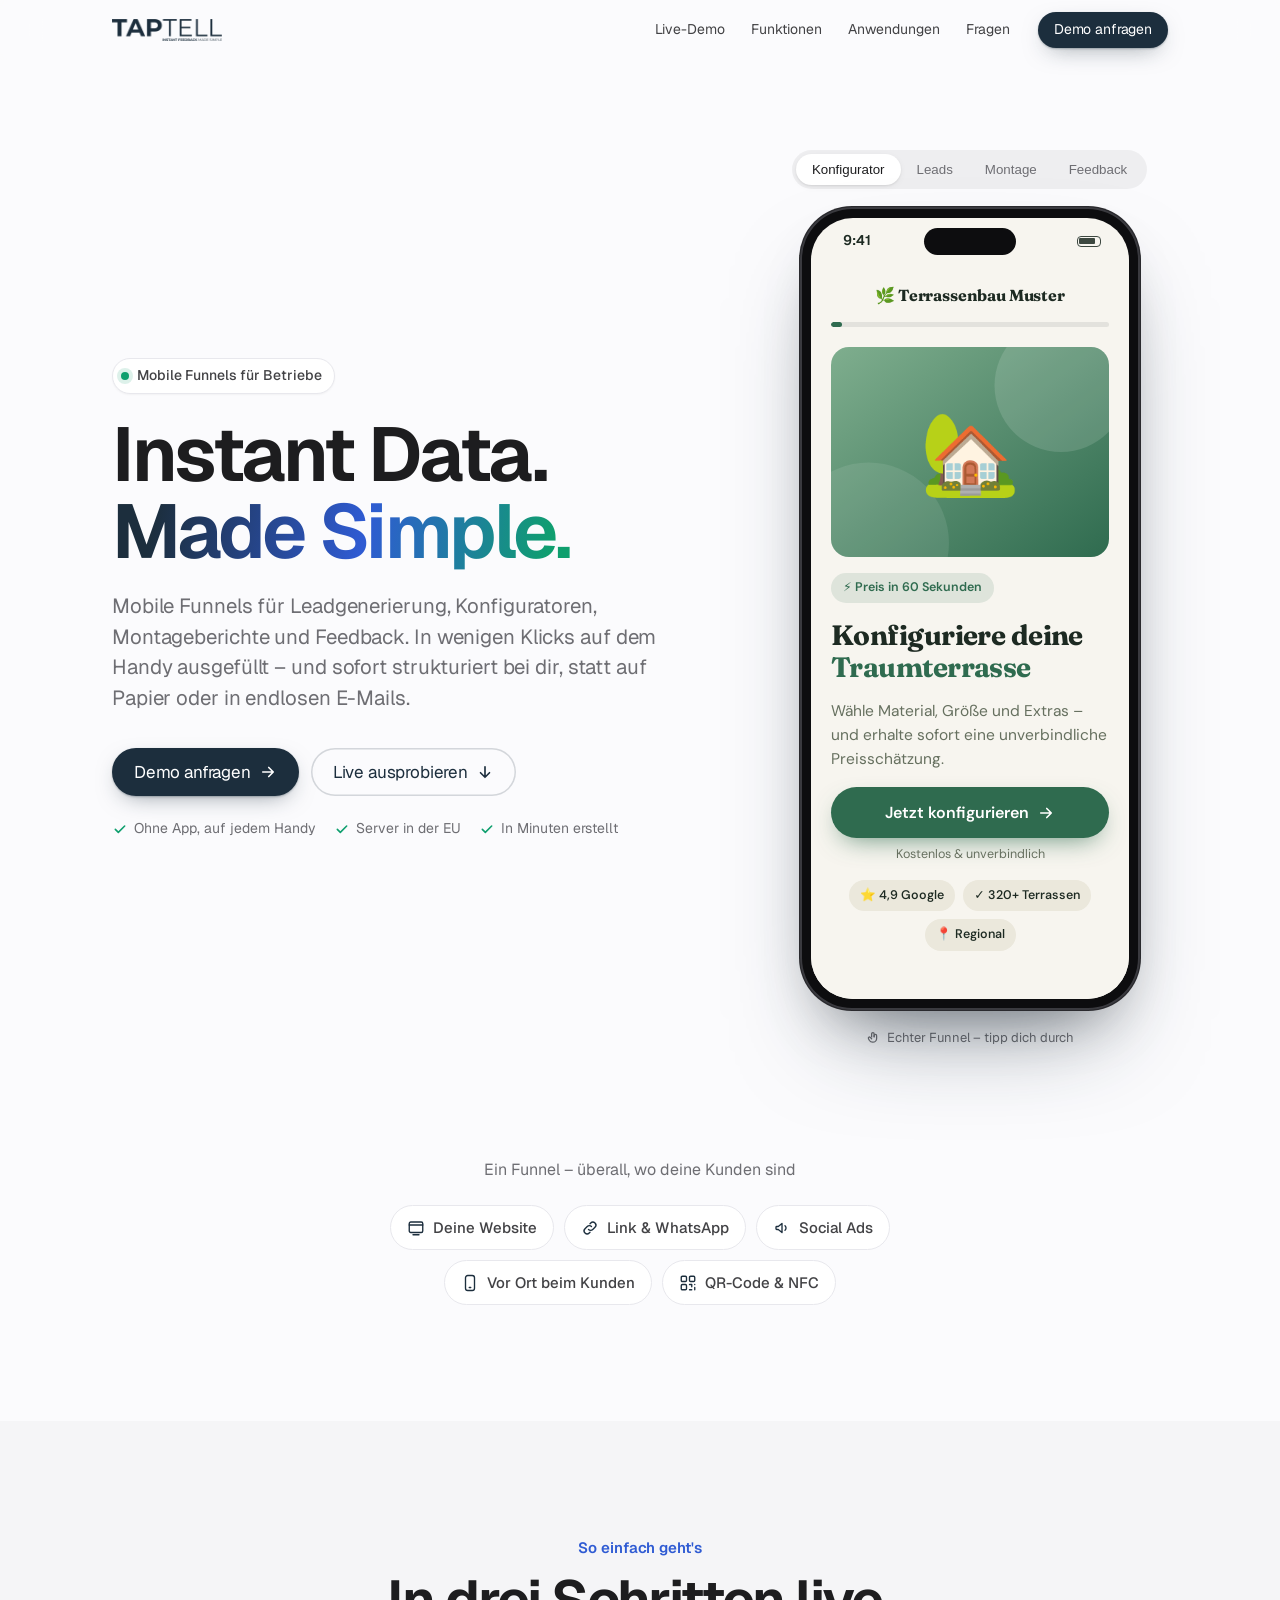
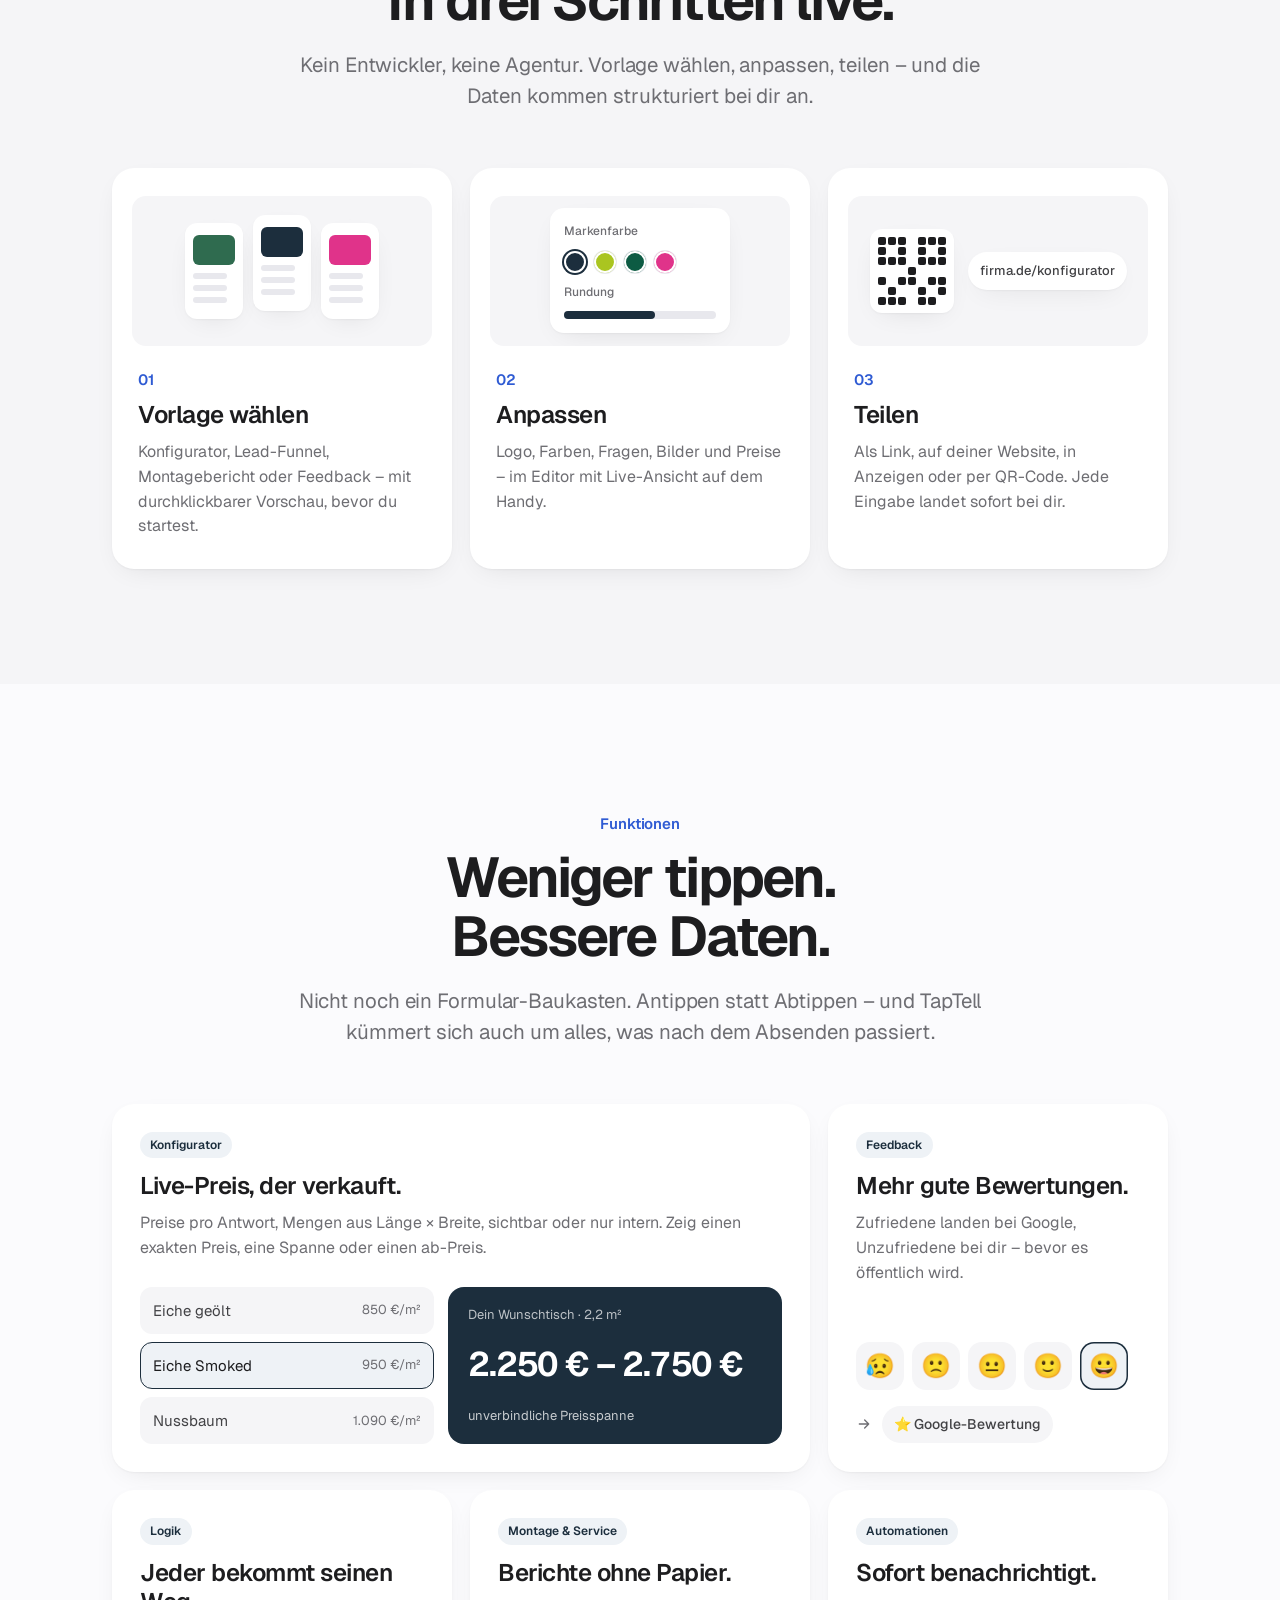
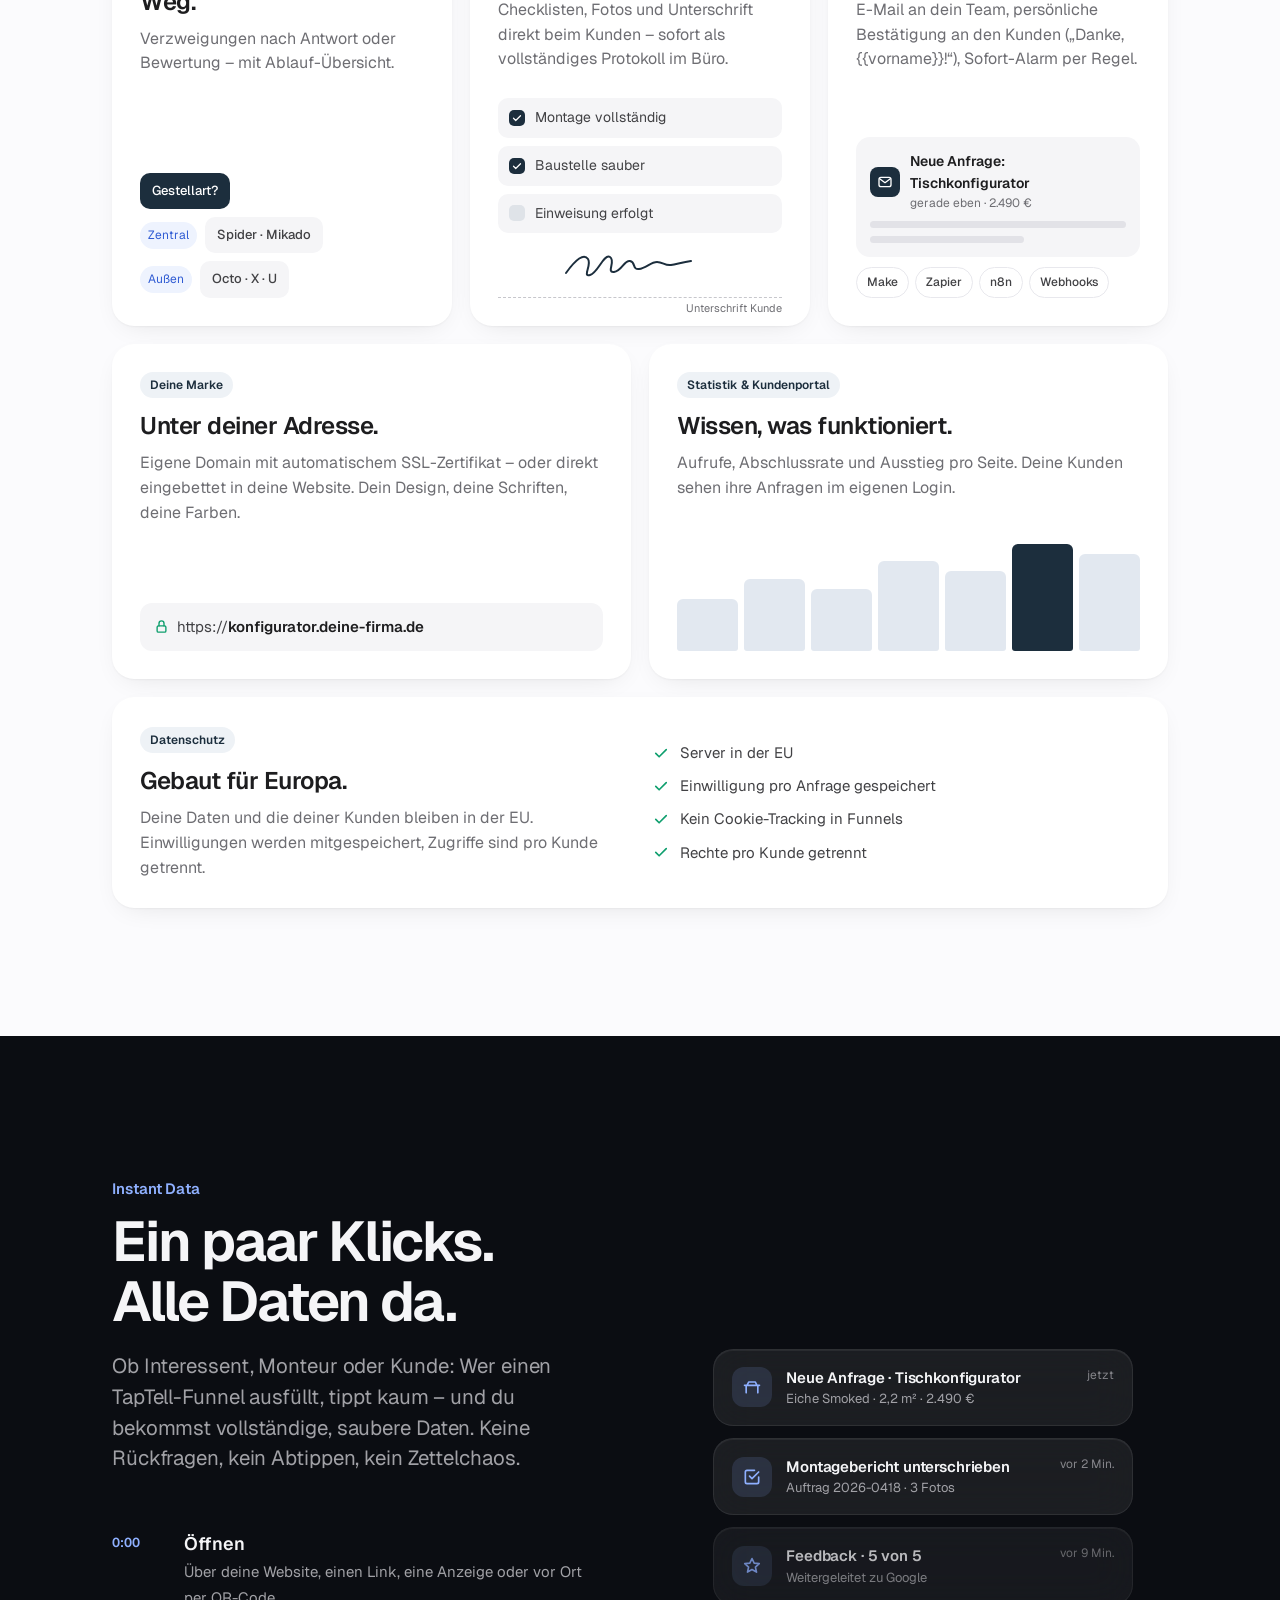
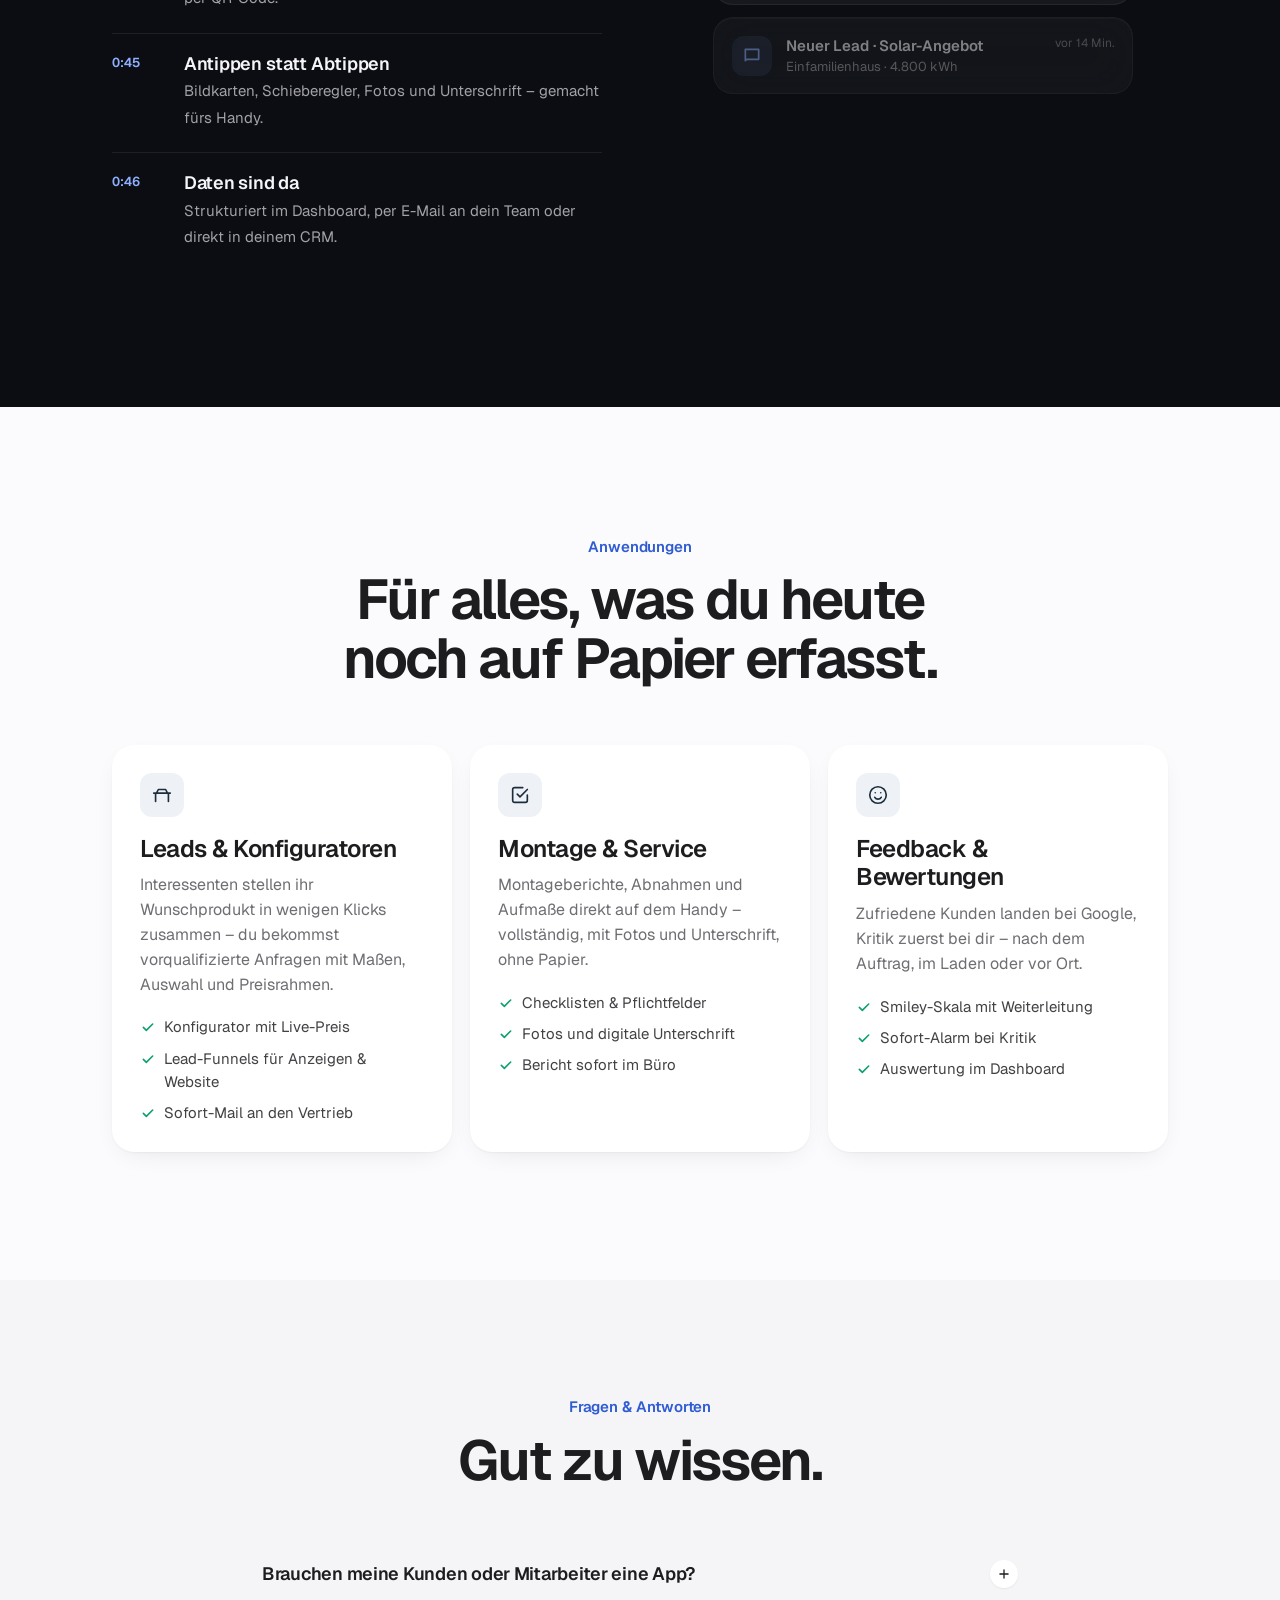
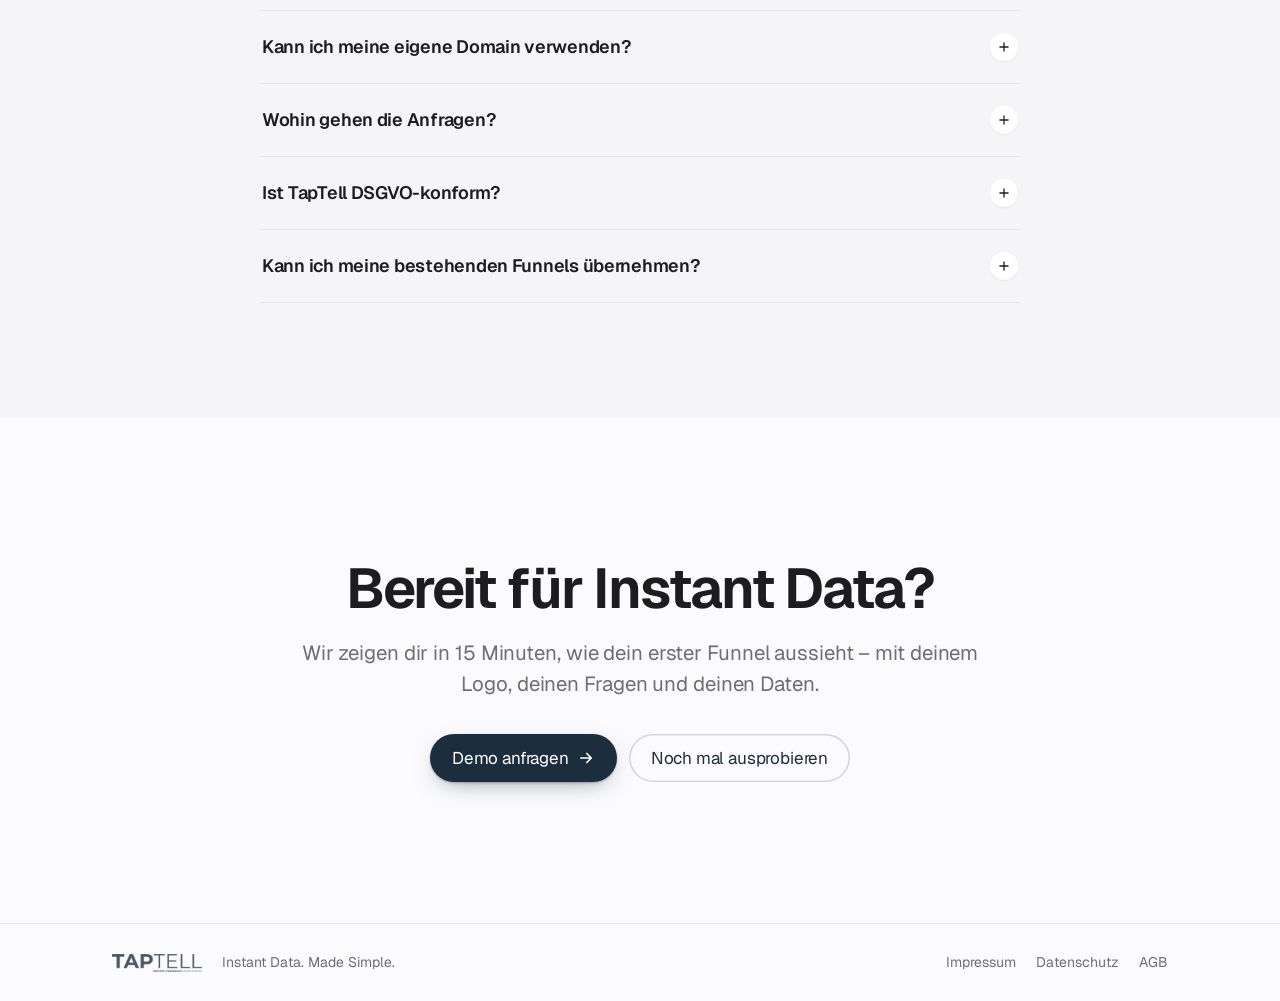
==== landing/index.html @ 98cc3180 "Landingpage „Instant Data. Made Simple.“ mit Live-Demo-Funnels Mobile Funnels für Leads, Konfigurato" ====
<!DOCTYPE html>
<html lang="de">
<head>
<meta charset="utf-8">
<meta name="viewport" content="width=device-width,initial-scale=1,viewport-fit=cover">
<title>TapTell – Instant Data. Made Simple.</title>
<meta name="description" content="Mobile Funnels für Leadgenerierung, Konfiguratoren, Montageberichte und Feedback – in wenigen Klicks auf dem Handy ausgefüllt, sofort strukturiert bei dir.">
<meta name="theme-color" content="#fbfbfd">
<link rel="icon" href="../src/logo-t.png">
<link rel="preconnect" href="https://fonts.googleapis.com">
<link rel="preconnect" href="https://fonts.gstatic.com" crossorigin>
<link rel="stylesheet" href="https://fonts.googleapis.com/css2?family=Geist:wght@400;500;600;700&display=swap">
<link rel="stylesheet" href="../src/player.css">
<style>
/* =========================================================
   TapTell Landingpage
   Bewegung nach den Emil-Kowalski-Skills (apple-design, choreograph):
   kräftige Ease-out-Kurven, Druck-Feedback, Hover nur mit Maus,
   sanfte Variante bei „Bewegung reduzieren“.
   ========================================================= */
:root{
  --bg:#fbfbfd;--bg2:#f5f5f7;--card:#fff;--ink:#1d1d1f;--ink2:#424245;--mut:#6e6e73;--line:#e8e8ed;
  --a:#1c2e3d;--a2:#13212c;--blue:#2f5bd3;--green:#0f9f6e;
  --r:22px;--r-sm:14px;
  --ease-out:cubic-bezier(.23,1,.32,1);--ease-in-out:cubic-bezier(.77,0,.175,1);
  --sh:0 1px 2px rgba(0,0,0,.04),0 8px 28px -12px rgba(0,0,0,.12);
  --max:1120px;--gut:clamp(16px,4vw,32px);
}
*{box-sizing:border-box}
html{scroll-behavior:smooth;-webkit-text-size-adjust:100%}
body{margin:0;background:var(--bg);color:var(--ink);font:400 17px/1.55 'Geist',system-ui,-apple-system,sans-serif;-webkit-font-smoothing:antialiased;text-rendering:optimizeLegibility;overflow-x:hidden}
::selection{background:#d5dee7}
a{color:inherit}
img{max-width:100%;display:block}
.wrap{max-width:var(--max);margin:0 auto;padding:0 var(--gut)}
section{position:relative}

/* ---- Typo: Laufweite & Zeilenhöhe je Größe ---- */
.eyebrow{display:inline-flex;align-items:center;gap:8px;font-size:14px;font-weight:500;color:var(--ink2);background:var(--card);border:1px solid var(--line);padding:6px 12px 6px 8px;border-radius:999px;box-shadow:0 1px 2px rgba(0,0,0,.04)}
.eyebrow i{width:8px;height:8px;border-radius:50%;background:var(--green);box-shadow:0 0 0 4px rgba(15,159,110,.14)}
.h1{font-size:clamp(42px,6vw,76px);line-height:1.02;letter-spacing:-.04em;font-weight:650;margin:22px 0 0}
.h2{font-size:clamp(34px,4.6vw,56px);line-height:1.06;letter-spacing:-.035em;font-weight:650;margin:0}
.h3{font-size:clamp(20px,2vw,24px);line-height:1.2;letter-spacing:-.02em;font-weight:600;margin:0}
.lead{font-size:clamp(18px,1.6vw,21px);line-height:1.5;color:var(--mut);margin:20px 0 0;max-width:34em;letter-spacing:-.005em}
.muted{color:var(--mut)}
.grad{background:linear-gradient(100deg,#1c2e3d 10%,#2f5bd3 55%,#0f9f6e 95%);-webkit-background-clip:text;background-clip:text;color:transparent}
.sec-head{text-align:center;max-width:760px;margin:0 auto}
.sec-head .lead{margin-left:auto;margin-right:auto}
.kicker{font-size:15px;font-weight:600;color:var(--blue);margin:0 0 12px;letter-spacing:-.005em}

/* ---- Buttons: Druck-Feedback ---- */
.btn{appearance:none;border:0;display:inline-flex;align-items:center;justify-content:center;gap:8px;height:48px;padding:0 22px;border-radius:999px;font:600 16px/1 inherit;letter-spacing:-.01em;cursor:pointer;text-decoration:none;transition:transform 160ms var(--ease-out),background-color 150ms ease,box-shadow 150ms ease,color 150ms ease;white-space:nowrap}
.btn:active{transform:scale(.97)}
.btn.pri{background:var(--a);color:#fff;box-shadow:0 1px 2px rgba(28,46,61,.3),0 8px 24px -10px rgba(28,46,61,.55)}
.btn.sec{background:transparent;color:var(--a);box-shadow:inset 0 0 0 1.5px rgba(28,46,61,.18)}
.btn svg{width:18px;height:18px;transition:transform 200ms var(--ease-out)}
@media (hover:hover) and (pointer:fine){
  .btn.pri:hover{background:var(--a2)}
  .btn.sec:hover{box-shadow:inset 0 0 0 1.5px rgba(28,46,61,.4)}
  .btn:hover svg.mv{transform:translateX(3px)}
  .btn.down:hover svg.mv{transform:translateY(3px)}
}
.btn:focus-visible,.tab:focus-visible,.faq summary:focus-visible,.nav a:focus-visible{outline:none;box-shadow:0 0 0 4px rgba(47,91,211,.25)}

/* ---- Navigation: durchscheinendes Material, Kante erst beim Scrollen ---- */
.nav{position:fixed;inset:0 0 auto 0;z-index:50;padding-top:env(safe-area-inset-top);background:rgba(251,251,253,.72);-webkit-backdrop-filter:saturate(180%) blur(20px);backdrop-filter:saturate(180%) blur(20px);transition:box-shadow 200ms ease}
.nav.scrolled{box-shadow:0 1px 0 rgba(0,0,0,.06)}
.nav .wrap{display:flex;align-items:center;height:60px;gap:28px}
.nav .logo img{height:22px;width:auto}
.nav .links{display:flex;gap:26px;margin-left:auto}
.nav .links a{font-size:14px;color:var(--ink2);text-decoration:none;transition:color 150ms ease}
@media (hover:hover) and (pointer:fine){.nav .links a:hover{color:var(--ink)}}
.nav .btn{height:36px;padding:0 16px;font-size:14px}
@media (max-width:820px){.nav .links{display:none}.nav .btn{margin-left:auto}}
@media (prefers-reduced-transparency:reduce){.nav{background:var(--bg);-webkit-backdrop-filter:none;backdrop-filter:none}}

/* ---- Hero ---- */
.hero{padding:clamp(110px,14vw,150px) 0 clamp(64px,8vw,110px)}
.hero .wrap{display:grid;grid-template-columns:minmax(0,1.2fr) minmax(0,.8fr);gap:clamp(32px,5vw,72px);align-items:center}
.hero .cta{display:flex;gap:12px;flex-wrap:wrap;margin-top:34px}
.hero .note{margin-top:22px;font-size:14px;color:var(--mut);display:flex;gap:18px;flex-wrap:wrap}
.hero .note span{display:inline-flex;align-items:center;gap:6px}
.hero .note svg{width:16px;height:16px;color:var(--green)}
@media (max-width:900px){.hero .wrap{grid-template-columns:minmax(0,1fr)}.hero .copy{text-align:center}.hero .copy .lead{margin-left:auto;margin-right:auto}.hero .cta,.hero .note{justify-content:center}}

/* Handy mit echter Live-Demo */
.demo{display:flex;flex-direction:column;align-items:center;gap:18px}
.tabs{position:relative;display:inline-flex;padding:4px;background:rgba(0,0,0,.05);border-radius:999px}
.tabs .ind{position:absolute;top:4px;left:4px;height:calc(100% - 8px);border-radius:999px;background:var(--card);box-shadow:0 1px 2px rgba(0,0,0,.08),0 2px 8px -2px rgba(0,0,0,.08);transition:transform 320ms var(--ease-out),width 320ms var(--ease-out)}
.tab{position:relative;z-index:1;appearance:none;border:0;background:none;padding:8px clamp(10px,2.6vw,16px);border-radius:999px;font:500 14px/1.2 inherit;color:var(--mut);cursor:pointer;transition:color 200ms ease}
.tab[aria-selected="true"]{color:var(--ink)}
.phone{position:relative;width:min(340px,86vw);aspect-ratio:340/700;border-radius:52px;background:#0d0d0f;padding:11px;box-shadow:0 0 0 1px #2a2a2e,inset 0 0 0 2px #3a3a3f,0 50px 100px -40px rgba(28,46,61,.55),0 30px 60px -30px rgba(0,0,0,.35)}
.phone .island{position:absolute;top:21px;left:50%;transform:translateX(-50%);width:92px;height:27px;border-radius:20px;background:#0d0d0f;z-index:5}
.phone .scr{position:relative;width:100%;height:100%;border-radius:42px;overflow:auto;background:#fff;scrollbar-width:none;overscroll-behavior:contain}
.phone .scr::-webkit-scrollbar{display:none}
.phone .sbar{position:sticky;top:0;z-index:4;height:46px;display:flex;align-items:center;justify-content:space-between;padding:0 28px 0 32px;font-size:14px;font-weight:600;pointer-events:none}
.phone .sbar i{width:24px;height:11px;border:1.5px solid currentColor;border-radius:4px;position:relative;opacity:.85}
.phone .sbar i:after{content:"";position:absolute;inset:1.5px 5px 1.5px 1.5px;background:currentColor;border-radius:1px}
.phone .host{min-height:calc(100% - 46px);display:flex;flex-direction:column;transition:opacity 180ms ease,filter 180ms ease}
.phone .host.swap{opacity:0;filter:blur(2px)}
.phone .host>.fp{flex:1}
.demo .hint{font-size:13px;color:var(--mut);display:flex;align-items:center;gap:6px}
.demo .hint svg{width:15px;height:15px}
.demo-toast{position:absolute;left:50%;bottom:26px;transform:translate(-50%,12px);opacity:0;background:rgba(29,29,31,.9);color:#fff;font-size:13px;padding:9px 14px;border-radius:999px;white-space:nowrap;pointer-events:none;transition:opacity 200ms ease,transform 300ms var(--ease-out);z-index:6}
.demo-toast.on{opacity:1;transform:translate(-50%,0)}

/* ---- Kanäle ---- */
.channels{padding:8px 0 clamp(70px,9vw,120px)}
.chips{display:flex;flex-wrap:wrap;gap:10px;justify-content:center;margin-top:22px}
.chip{display:inline-flex;align-items:center;gap:8px;padding:10px 16px;border-radius:999px;background:var(--card);border:1px solid var(--line);font-size:15px;font-weight:500;color:var(--ink2)}
.chip svg{width:18px;height:18px;color:var(--a)}

/* ---- So geht's ---- */
.steps{padding:clamp(70px,9vw,120px) 0;background:var(--bg2)}
.steps .grid{display:grid;grid-template-columns:repeat(3,minmax(0,1fr));gap:18px;margin-top:56px}
.step{background:var(--card);border-radius:var(--r);padding:28px 26px 30px;box-shadow:var(--sh)}
.step .num{font-size:15px;font-weight:600;color:var(--blue);letter-spacing:-.01em}
.step .h3{margin-top:10px}
.step p{margin:10px 0 0;color:var(--mut);font-size:16px}
.step .vis{height:150px;margin:0 -6px 22px;border-radius:var(--r-sm);background:var(--bg2);display:grid;place-items:center;overflow:hidden;position:relative}
@media (max-width:860px){.steps .grid{grid-template-columns:minmax(0,1fr)}}
/* kleine Illustrationen aus CSS */
.mini-tpl{display:flex;gap:10px}
.mini-tpl span{width:58px;height:96px;border-radius:12px;background:#fff;box-shadow:var(--sh);position:relative;overflow:hidden}
.mini-tpl span:before{content:"";position:absolute;left:8px;right:8px;top:12px;height:30px;border-radius:6px;background:var(--c)}
.mini-tpl span:after{content:"";position:absolute;left:8px;right:16px;top:50px;height:6px;border-radius:3px;background:#e8e8ed;box-shadow:0 12px 0 #e8e8ed,0 24px 0 #e8e8ed}
.mini-tpl span:nth-child(2){transform:translateY(-8px)}
.mini-edit{width:180px;padding:14px;border-radius:14px;background:#fff;box-shadow:var(--sh);display:flex;flex-direction:column;gap:10px}
.mini-edit b{font-size:12px;color:var(--mut);font-weight:500}
.sw{display:flex;gap:8px}.sw i{width:22px;height:22px;border-radius:50%;background:var(--c);box-shadow:inset 0 0 0 2px #fff,0 0 0 1px #e8e8ed}
.sw i.on{box-shadow:inset 0 0 0 2px #fff,0 0 0 2px var(--a)}
.mini-edit .bar{height:8px;border-radius:4px;background:#e8e8ed;position:relative}
.mini-edit .bar:after{content:"";position:absolute;inset:0 40% 0 0;border-radius:4px;background:var(--a)}
.mini-share{display:flex;align-items:center;gap:14px}
.qr{width:84px;height:84px;padding:8px;border-radius:12px;background:#fff;box-shadow:var(--sh);display:grid;grid-template-columns:repeat(7,1fr);gap:2px}
.qr i{border-radius:2px;background:var(--ink)}.qr i.o{background:transparent}
.mini-share .lnk{font-size:13px;font-weight:500;padding:9px 12px;border-radius:999px;background:#fff;box-shadow:var(--sh);color:var(--ink2);white-space:nowrap}

/* ---- Funktionen (Bento) ---- */
.features{padding:clamp(80px,10vw,140px) 0}
.bento{display:grid;grid-template-columns:repeat(6,minmax(0,1fr));gap:18px;margin-top:56px}
.card{background:var(--card);border-radius:var(--r);padding:28px;box-shadow:var(--sh);overflow:hidden;position:relative;display:flex;flex-direction:column}
.card p{margin:10px 0 0;color:var(--mut);font-size:16px}
.card .vis{margin-top:auto;padding-top:26px}
.c-4{grid-column:span 4}.c-3{grid-column:span 3}.c-2{grid-column:span 2}
@media (max-width:980px){.c-4,.c-3,.c-2{grid-column:span 3}}
@media (max-width:680px){.bento{grid-template-columns:minmax(0,1fr)}.c-4,.c-3,.c-2{grid-column:auto}}
.tag{display:inline-flex;align-self:flex-start;font-size:12px;font-weight:600;color:var(--a);background:#eef2f6;border-radius:999px;padding:4px 10px;margin-bottom:14px}
/* Preis-Karte */
.price{display:flex;gap:14px;align-items:stretch;flex-wrap:wrap}
.price .opts{display:flex;flex-direction:column;gap:8px;flex:1;min-width:200px}
.price .o{display:flex;align-items:center;gap:10px;padding:11px 12px;border-radius:12px;background:var(--bg2);font-size:15px;color:var(--ink2);border:1.5px solid transparent}
.price .o.sel{border-color:var(--a);background:#eef2f6;color:var(--ink)}
.price .o em{font-style:normal;margin-left:auto;font-size:13px;color:var(--mut)}
.price .tot{flex:1;min-width:200px;border-radius:16px;background:var(--a);color:#fff;padding:18px 20px;display:flex;flex-direction:column;justify-content:space-between}
.price .tot small{opacity:.7;font-size:13px}
.price .tot b{font-size:clamp(26px,3vw,34px);letter-spacing:-.03em;font-weight:650;font-variant-numeric:tabular-nums;line-height:1.1;margin-top:6px}
.price .tot span{font-size:13px;opacity:.75;margin-top:8px}
/* Feedback-Karte */
.smiles{display:flex;gap:8px}
.smiles button{appearance:none;border:0;width:48px;height:48px;border-radius:14px;background:var(--bg2);font-size:24px;cursor:pointer;transition:transform 160ms var(--ease-out),background-color 150ms ease;font-family:'Apple Color Emoji','Segoe UI Emoji','Noto Color Emoji',sans-serif}
.smiles button:active{transform:scale(.92)}
.smiles button.on{background:#eef2f6;box-shadow:inset 0 0 0 1.5px var(--a)}
@media (hover:hover) and (pointer:fine){.smiles button:hover{transform:translateY(-2px)}}
.route{margin-top:14px;display:flex;align-items:center;gap:10px;font-size:14px;color:var(--ink2);min-height:40px}
.route .pill{display:inline-flex;align-items:center;gap:6px;padding:8px 12px;border-radius:999px;background:var(--bg2);font-weight:500;transition:opacity 200ms ease,transform 300ms var(--ease-out)}
.route .pill.swap{opacity:0;transform:translateY(4px)}
.route svg{width:16px;height:16px;flex:none;color:var(--mut)}
/* Ablauf-Karte */
.flow{display:flex;flex-direction:column;gap:8px}
.flow .row{display:flex;align-items:center;gap:8px;flex-wrap:wrap}
.node{padding:8px 12px;border-radius:10px;background:var(--bg2);font-size:13px;font-weight:500;color:var(--ink2)}
.node.n{background:var(--a);color:#fff}
.edge{font-size:12px;color:var(--blue);background:#eef3fe;padding:4px 8px;border-radius:999px}
/* Personalisierung */
.persona{display:flex;flex-direction:column;gap:12px}
.persona .in{font-size:15px;padding:12px 14px;border-radius:12px;background:var(--bg2);color:var(--ink2)}
.persona .in code{font:500 13px ui-monospace,SFMono-Regular,monospace;background:#eef2f6;color:var(--a);padding:2px 6px;border-radius:6px}
.persona .out{font-size:22px;font-weight:600;letter-spacing:-.02em}
.persona .out span{display:inline-block;transition:opacity 220ms ease,transform 320ms var(--ease-out),filter 220ms ease}
.persona .out span.swap{opacity:0;transform:translateY(6px);filter:blur(2px)}
/* Montagebericht */
.report{display:flex;flex-direction:column;gap:8px}
.report .ck{display:flex;align-items:center;gap:10px;font-size:14px;color:var(--ink2);padding:9px 11px;border-radius:10px;background:var(--bg2)}
.report .ck svg{width:16px;height:16px;padding:2px;border-radius:5px;background:#dfe3e8;color:transparent;flex:none;transition:background-color 200ms ease,color 200ms ease}
.report .ck.on svg{background:var(--a);color:#fff}
.report .sig{margin-top:4px;border-bottom:1.5px dashed #c7c7cc;padding-bottom:4px;position:relative}
.report .sig svg{width:100%;height:40px;color:var(--a)}
.report .sig span{position:absolute;right:0;bottom:-20px;font-size:11px;color:var(--mut)}
.sigp{stroke-dasharray:420;stroke-dashoffset:420;transition:stroke-dashoffset 1400ms var(--ease-out) 300ms}
.in-view .sigp{stroke-dashoffset:0}
/* Benachrichtigung */
.mail{border-radius:14px;background:var(--bg2);padding:14px;display:flex;flex-direction:column;gap:8px}
.mail .top{display:flex;align-items:center;gap:10px;font-size:14px;font-weight:600}
.mail .top i{width:30px;height:30px;border-radius:8px;background:var(--a);display:grid;place-items:center;color:#fff}
.mail .top i svg{width:16px;height:16px}
.mail .top small{display:block;font-weight:400;color:var(--mut);font-size:12px}
.mail .ln{height:7px;border-radius:4px;background:#e2e2e7}
.mail .ln.s{width:60%}
.hooks{display:flex;gap:6px;flex-wrap:wrap;margin-top:10px}
.hooks span{font-size:12px;font-weight:500;padding:5px 10px;border-radius:999px;background:var(--card);border:1px solid var(--line);color:var(--ink2)}
/* Domain */
.urlbar{display:flex;align-items:center;gap:8px;padding:12px 14px;border-radius:12px;background:var(--bg2);font-size:15px;color:var(--ink2);overflow:hidden;white-space:nowrap}
.urlbar svg{width:15px;height:15px;color:var(--green);flex:none}
.urlbar b{color:var(--ink);font-weight:600}
/* Statistik */
.bars{display:flex;align-items:flex-end;gap:6px;height:150px}
.bars i{flex:1;border-radius:6px 6px 3px 3px;background:#e2e8f0;height:var(--h);transform-origin:bottom;transform:scaleY(.15);transition:transform 700ms var(--ease-out)}
.bars i.hi{background:var(--a)}
.in-view .bars i{transform:none}
.bars i:nth-child(2){transition-delay:40ms}.bars i:nth-child(3){transition-delay:80ms}.bars i:nth-child(4){transition-delay:110ms}.bars i:nth-child(5){transition-delay:140ms}.bars i:nth-child(6){transition-delay:165ms}.bars i:nth-child(7){transition-delay:185ms}
.legal{display:flex;flex-direction:column;gap:10px}
.legal div{display:flex;align-items:center;gap:10px;font-size:15px;color:var(--ink2)}
@media (max-width:680px){.legal-wrap{grid-template-columns:minmax(0,1fr)!important}}
.legal svg{width:18px;height:18px;color:var(--green);flex:none}

/* ---- Dunkler Abschnitt: Offline → Online ---- */
.offline{background:#0b0d12;color:#f5f5f7;padding:clamp(90px,11vw,150px) 0;overflow:hidden}
.offline .kicker{color:#8fb0ff}
.offline .lead{color:#a1a1a6}
.offline .grid{display:grid;grid-template-columns:minmax(0,1fr) minmax(0,1fr);gap:clamp(32px,6vw,80px);align-items:center}
.timeline{list-style:none;padding:0;margin:40px 0 0;display:flex;flex-direction:column;gap:6px}
.timeline li{display:flex;gap:16px;padding:16px 0;border-top:1px solid rgba(255,255,255,.08)}
.timeline li:first-child{border-top:0}
.timeline .t{font-size:13px;font-weight:600;color:#8fb0ff;width:56px;flex:none;padding-top:3px;font-variant-numeric:tabular-nums}
.timeline b{display:block;font-size:18px;font-weight:600;letter-spacing:-.015em}
.timeline span{color:#a1a1a6;font-size:15px}
.stand{position:relative;justify-self:center;width:min(360px,80vw);aspect-ratio:3/4}
.stand .board{position:absolute;inset:0 6% 10%;border-radius:28px;background:linear-gradient(160deg,#1c2e3d,#0f1a24);box-shadow:inset 0 1px 0 rgba(255,255,255,.12),0 40px 80px -30px rgba(0,0,0,.7);display:flex;flex-direction:column;align-items:center;justify-content:center;gap:18px;padding:28px}
.stand .board img{height:20px;filter:brightness(0) invert(1);opacity:.95}
.stand .board p{margin:0;text-align:center;font-size:20px;font-weight:600;letter-spacing:-.02em;line-height:1.25}
.stand .board .qr{width:128px;height:128px;padding:12px;background:#fff;grid-template-columns:repeat(7,1fr)}
.stand .board small{color:#a1a1a6;font-size:13px;display:flex;align-items:center;gap:6px}
.stand .foot{position:absolute;left:28%;right:28%;bottom:0;height:14%;border-radius:0 0 18px 18px;background:linear-gradient(#141a22,#0b0f15)}
.stand .pulse{position:absolute;right:2%;top:12%;width:64px;height:64px;border-radius:50%;background:rgba(143,176,255,.12);display:grid;place-items:center}
.stand .pulse svg{width:28px;height:28px;color:#8fb0ff}
.stand .pulse:before{content:"";position:absolute;inset:0;border-radius:50%;box-shadow:0 0 0 0 rgba(143,176,255,.35);animation:ring 2.8s var(--ease-out) infinite}
@keyframes ring{0%{box-shadow:0 0 0 0 rgba(143,176,255,.35)}80%,100%{box-shadow:0 0 0 22px rgba(143,176,255,0)}}
.feed{display:flex;flex-direction:column;gap:12px;justify-self:center;width:min(420px,100%)}
.note-card{display:flex;align-items:center;gap:14px;padding:16px 18px;border-radius:20px;background:rgba(255,255,255,.07);border:1px solid rgba(255,255,255,.08);-webkit-backdrop-filter:blur(20px);backdrop-filter:blur(20px);box-shadow:inset 0 1px 0 rgba(255,255,255,.06);opacity:0;transform:translateY(16px) scale(.98);transition:opacity 600ms var(--ease-out),transform 700ms var(--ease-out);transition-delay:calc(var(--i)*110ms + 200ms)}
.feed.in-view .note-card{opacity:1;transform:none}
.note-card .ic{width:40px;height:40px;border-radius:12px;background:rgba(143,176,255,.14);color:#8fb0ff;display:grid;place-items:center;flex:none}
.note-card .ic svg{width:20px;height:20px}
.note-card div{flex:1;min-width:0}
.note-card b{display:block;font-size:15px;font-weight:600;letter-spacing:-.01em;white-space:nowrap;overflow:hidden;text-overflow:ellipsis}
.note-card span{display:block;font-size:13px;color:#a1a1a6;white-space:nowrap;overflow:hidden;text-overflow:ellipsis}
.note-card small{font-size:12px;color:#86868b;flex:none;align-self:flex-start}
.note-card:nth-child(n+3){opacity:0}
.feed.in-view .note-card:nth-child(3){opacity:.75}.feed.in-view .note-card:nth-child(4){opacity:.5}
@media (max-width:860px){.offline .grid{grid-template-columns:minmax(0,1fr)}.feed{order:-1}}

/* ---- Anwendungsfälle ---- */
.cases{padding:clamp(80px,10vw,140px) 0}
.cases .grid{display:grid;grid-template-columns:repeat(3,minmax(0,1fr));gap:18px;margin-top:56px}
.case{background:var(--card);border-radius:var(--r);padding:28px;box-shadow:var(--sh);display:flex;flex-direction:column}
.case .ic{width:44px;height:44px;border-radius:12px;background:#eef2f6;color:var(--a);display:grid;place-items:center;margin-bottom:18px}
.case .ic svg{width:22px;height:22px}
.case p{margin:10px 0 0;color:var(--mut);font-size:16px}
.case ul{list-style:none;padding:0;margin:18px 0 0;display:flex;flex-direction:column;gap:8px;font-size:15px;color:var(--ink2)}
.case li{display:flex;gap:8px;align-items:flex-start}
.case li svg{width:16px;height:16px;color:var(--green);flex:none;margin-top:4px}
@media (max-width:900px){.cases .grid{grid-template-columns:minmax(0,1fr)}}

/* ---- FAQ: weiche Höhe über grid-template-rows ---- */
.faqs{padding:clamp(70px,9vw,120px) 0;background:var(--bg2)}
.faq-list{max-width:760px;margin:48px auto 0}
.faq{border-bottom:1px solid var(--line)}
.faq summary{list-style:none;display:flex;align-items:center;gap:16px;padding:22px 2px;cursor:pointer;font-size:18px;font-weight:600;letter-spacing:-.015em}
.faq summary::-webkit-details-marker{display:none}
.faq summary .pm{margin-left:auto;width:28px;height:28px;border-radius:50%;background:var(--card);display:grid;place-items:center;flex:none;box-shadow:0 1px 2px rgba(0,0,0,.06);transition:transform 300ms var(--ease-out)}
.faq summary .pm svg{width:14px;height:14px}
.faq[open] summary .pm{transform:rotate(45deg)}
.faq .ans{display:grid;grid-template-rows:0fr;transition:grid-template-rows 320ms var(--ease-out)}
.faq[open] .ans{grid-template-rows:1fr}
.faq .ans>div{overflow:hidden}
.faq .ans p{margin:0;padding:0 2px 22px;color:var(--mut);font-size:16px;max-width:42em}

/* ---- Abschluss ---- */
.final{padding:clamp(90px,11vw,150px) 0;text-align:center}
.final .cta{display:flex;gap:12px;justify-content:center;flex-wrap:wrap;margin-top:34px}
footer{border-top:1px solid var(--line);padding:28px 0 calc(28px + env(safe-area-inset-bottom));font-size:14px;color:var(--mut)}
footer .wrap{display:flex;align-items:center;gap:20px;flex-wrap:wrap}
footer img{height:18px;opacity:.8}
footer nav{display:flex;gap:20px;margin-left:auto}
footer a{text-decoration:none;transition:color 150ms ease}
@media (hover:hover) and (pointer:fine){footer a:hover{color:var(--ink)}}

/* ---- Einblenden beim Scrollen (Choreografie) ---- */
[data-reveal]{opacity:0;transform:translateY(var(--ry,18px));transition:opacity 700ms var(--ease-out),transform 800ms var(--ease-out);transition-delay:var(--d,0ms)}
[data-reveal].in-view{opacity:1;transform:none}
[data-reveal="fade"]{--ry:0px}
[data-reveal="lift"]{--ry:28px}
.hero [data-reveal="phone"]{transform:translateY(30px) scale(.96);transition-duration:800ms,1000ms}
.hero [data-reveal="phone"].in-view{transform:none}
.no-js [data-reveal]{opacity:1;transform:none}

@media (prefers-reduced-motion:reduce){
  html{scroll-behavior:auto}
  [data-reveal],.hero [data-reveal="phone"]{transform:none!important;transition:opacity 300ms ease!important}
  .bars i{transform:none;transition:none}
  .stand .pulse:before{animation:none}
  .note-card{transform:none!important;transition:opacity 300ms ease!important}
  .sigp{stroke-dashoffset:0;transition:none}
  .btn:active,.smiles button:active{transform:none}
  .persona .out span,.route .pill{transition:opacity 200ms ease}
  .persona .out span.swap,.route .pill.swap{transform:none;filter:none}
}
</style>
</head>
<body class="no-js">

<header class="nav" id="nav">
  <div class="wrap">
    <a class="logo" href="#top" aria-label="TapTell – zum Anfang"><img src="../src/logo-t.png" alt="TapTell"></a>
    <nav class="links" aria-label="Hauptnavigation">
      <a href="#demo">Live-Demo</a>
      <a href="#funktionen">Funktionen</a>
      <a href="#anwendungen">Anwendungen</a>
      <a href="#faq">Fragen</a>
    </nav>
    <a class="btn pri" href="#kontakt" data-contact>Demo anfragen</a>
  </div>
</header>

<main id="top">
  <!-- ================= HERO ================= -->
  <section class="hero">
    <div class="wrap">
      <div class="copy">
        <div data-reveal="fade" style="--d:0ms"><span class="eyebrow"><i></i>Mobile Funnels für Betriebe</span></div>
        <h1 class="h1" data-reveal style="--d:90ms"><span style="white-space:nowrap">Instant Data.</span> <span class="grad" style="white-space:nowrap">Made Simple.</span></h1>
        <p class="lead" data-reveal style="--d:200ms">Mobile Funnels für Leadgenerierung, Konfiguratoren, Montageberichte und Feedback. In wenigen Klicks auf dem Handy ausgefüllt – und sofort strukturiert bei dir, statt auf Papier oder in endlosen E-Mails.</p>
        <div class="cta" data-reveal style="--d:290ms">
          <a class="btn pri" href="#kontakt" data-contact>Demo anfragen<svg class="mv" viewBox="0 0 24 24" fill="none" stroke="currentColor" stroke-width="2.2" stroke-linecap="round" stroke-linejoin="round"><path d="M5 12h14M13 6l6 6-6 6"/></svg></a>
          <a class="btn sec down" href="#demo">Live ausprobieren<svg class="mv" viewBox="0 0 24 24" fill="none" stroke="currentColor" stroke-width="2.2" stroke-linecap="round" stroke-linejoin="round"><path d="M12 5v14M6 13l6 6 6-6"/></svg></a>
        </div>
        <div class="note" data-reveal="fade" style="--d:380ms">
          <span><svg viewBox="0 0 24 24" fill="none" stroke="currentColor" stroke-width="2.4" stroke-linecap="round" stroke-linejoin="round"><path d="M5 12.5l4.5 4.5L19 7.5"/></svg>Ohne App, auf jedem Handy</span>
          <span><svg viewBox="0 0 24 24" fill="none" stroke="currentColor" stroke-width="2.4" stroke-linecap="round" stroke-linejoin="round"><path d="M5 12.5l4.5 4.5L19 7.5"/></svg>Server in der EU</span>
          <span><svg viewBox="0 0 24 24" fill="none" stroke="currentColor" stroke-width="2.4" stroke-linecap="round" stroke-linejoin="round"><path d="M5 12.5l4.5 4.5L19 7.5"/></svg>In Minuten erstellt</span>
        </div>
      </div>

      <div class="demo" id="demo" data-reveal="phone" style="--d:160ms">
        <div class="tabs" role="tablist" aria-label="Demo-Funnel wählen">
          <span class="ind" aria-hidden="true"></span>
          <button class="tab" role="tab" aria-selected="true" data-tpl="terrasse">Konfigurator</button>
          <button class="tab" role="tab" aria-selected="false" data-tpl="solar">Leads</button>
          <button class="tab" role="tab" aria-selected="false" data-tpl="abnahme">Montage</button>
          <button class="tab" role="tab" aria-selected="false" data-tpl="feedback">Feedback</button>
        </div>
        <div class="phone">
          <div class="island" aria-hidden="true"></div>
          <div class="scr" data-fp-scroll>
            <div class="sbar" aria-hidden="true"><span>9:41</span><i></i></div>
            <div class="host" id="host" aria-live="polite"></div>
          </div>
          <div class="demo-toast" id="dtoast">Demo – es wurde nichts gesendet</div>
        </div>
        <div class="hint"><svg viewBox="0 0 24 24" fill="none" stroke="currentColor" stroke-width="2" stroke-linecap="round" stroke-linejoin="round"><path d="M9 11V6a2 2 0 014 0v5"/><path d="M13 10.5V9a2 2 0 014 0v4.5a6 6 0 01-6 6h-.5a6 6 0 01-5-2.7L4 14a1.8 1.8 0 012.8-2.2L9 14"/></svg>Echter Funnel – tipp dich durch</div>
      </div>
    </div>
  </section>

  <!-- ================= KANÄLE ================= -->
  <section class="channels">
    <div class="wrap sec-head" data-reveal>
      <p class="muted" style="margin:0;font-size:16px">Ein Funnel – überall, wo deine Kunden sind</p>
      <div class="chips">
        <span class="chip"><svg viewBox="0 0 24 24" fill="none" stroke="currentColor" stroke-width="1.8" stroke-linecap="round" stroke-linejoin="round"><rect x="3" y="4" width="18" height="14" rx="2"/><path d="M3 8h18M8 21h8"/></svg>Deine Website</span>
        <span class="chip"><svg viewBox="0 0 24 24" fill="none" stroke="currentColor" stroke-width="1.8" stroke-linecap="round" stroke-linejoin="round"><path d="M10 14a4 4 0 005.66 0l3-3a4 4 0 00-5.66-5.66l-1 1"/><path d="M14 10a4 4 0 00-5.66 0l-3 3a4 4 0 005.66 5.66l1-1"/></svg>Link &amp; WhatsApp</span>
        <span class="chip"><svg viewBox="0 0 24 24" fill="none" stroke="currentColor" stroke-width="1.8" stroke-linecap="round" stroke-linejoin="round"><path d="M4 11v2a1 1 0 001 1h2l5 4V6L7 10H5a1 1 0 00-1 1z"/><path d="M16 9a4 4 0 010 6"/></svg>Social Ads</span>
        <span class="chip"><svg viewBox="0 0 24 24" fill="none" stroke="currentColor" stroke-width="1.8" stroke-linecap="round" stroke-linejoin="round"><rect x="6" y="2" width="12" height="20" rx="3"/><path d="M11 18h2"/></svg>Vor Ort beim Kunden</span>
        <span class="chip"><svg viewBox="0 0 24 24" fill="none" stroke="currentColor" stroke-width="1.8" stroke-linecap="round" stroke-linejoin="round"><rect x="3" y="3" width="7" height="7" rx="1.5"/><rect x="14" y="3" width="7" height="7" rx="1.5"/><rect x="3" y="14" width="7" height="7" rx="1.5"/><path d="M14 14h3v3M21 14v.01M14 21h3M21 18v3"/></svg>QR-Code &amp; NFC</span>
      </div>
    </div>
  </section>

  <!-- ================= SO GEHT'S ================= -->
  <section class="steps">
    <div class="wrap">
      <div class="sec-head" data-reveal>
        <p class="kicker">So einfach geht's</p>
        <h2 class="h2">In drei Schritten live.</h2>
        <p class="lead">Kein Entwickler, keine Agentur. Vorlage wählen, anpassen, teilen – und die Daten kommen strukturiert bei dir an.</p>
      </div>
      <div class="grid">
        <article class="step" data-reveal style="--d:0ms">
          <div class="vis"><div class="mini-tpl"><span style="--c:#2f6b4f"></span><span style="--c:#1c2e3d"></span><span style="--c:#e0338a"></span></div></div>
          <div class="num">01</div>
          <h3 class="h3">Vorlage wählen</h3>
          <p>Konfigurator, Lead-Funnel, Montagebericht oder Feedback – mit durchklickbarer Vorschau, bevor du startest.</p>
        </article>
        <article class="step" data-reveal style="--d:110ms">
          <div class="vis"><div class="mini-edit"><b>Markenfarbe</b><div class="sw"><i class="on" style="--c:#1c2e3d"></i><i style="--c:#aac520"></i><i style="--c:#0d5b43"></i><i style="--c:#e0338a"></i></div><b>Rundung</b><div class="bar"></div></div></div>
          <div class="num">02</div>
          <h3 class="h3">Anpassen</h3>
          <p>Logo, Farben, Fragen, Bilder und Preise – im Editor mit Live-Ansicht auf dem Handy.</p>
        </article>
        <article class="step" data-reveal style="--d:200ms">
          <div class="vis"><div class="mini-share"><div class="qr" data-qr></div><span class="lnk">firma.de/konfigurator</span></div></div>
          <div class="num">03</div>
          <h3 class="h3">Teilen</h3>
          <p>Als Link, auf deiner Website, in Anzeigen oder per QR-Code. Jede Eingabe landet sofort bei dir.</p>
        </article>
      </div>
    </div>
  </section>

  <!-- ================= FUNKTIONEN ================= -->
  <section class="features" id="funktionen">
    <div class="wrap">
      <div class="sec-head" data-reveal>
        <p class="kicker">Funktionen</p>
        <h2 class="h2">Weniger tippen.<br>Bessere Daten.</h2>
        <p class="lead">Nicht noch ein Formular-Baukasten. Antippen statt Abtippen – und TapTell kümmert sich auch um alles, was nach dem Absenden passiert.</p>
      </div>

      <div class="bento">
        <article class="card c-4" data-reveal style="--d:0ms">
          <span class="tag">Konfigurator</span>
          <h3 class="h3">Live-Preis, der verkauft.</h3>
          <p>Preise pro Antwort, Mengen aus Länge × Breite, sichtbar oder nur intern. Zeig einen exakten Preis, eine Spanne oder einen ab-Preis.</p>
          <div class="vis price" id="priceDemo">
            <div class="opts">
              <div class="o" data-p="850">Eiche geölt<em>850 €/m²</em></div>
              <div class="o sel" data-p="950">Eiche Smoked<em>950 €/m²</em></div>
              <div class="o" data-p="1090">Nussbaum<em>1.090 €/m²</em></div>
            </div>
            <div class="tot"><small>Dein Wunschtisch · 2,2 m²</small><b id="priceVal">2.250 € – 2.750 €</b><span>unverbindliche Preisspanne</span></div>
          </div>
        </article>

        <article class="card c-2" data-reveal style="--d:90ms">
          <span class="tag">Feedback</span>
          <h3 class="h3">Mehr gute Bewertungen.</h3>
          <p>Zufriedene landen bei Google, Unzufriedene bei dir – bevor es öffentlich wird.</p>
          <div class="vis">
            <div class="smiles" id="smiles" role="group" aria-label="Bewertung ausprobieren">
              <button aria-label="1 von 5">😥</button><button aria-label="2 von 5">🙁</button><button aria-label="3 von 5">😐</button><button aria-label="4 von 5">🙂</button><button aria-label="5 von 5" class="on">😀</button>
            </div>
            <div class="route"><svg viewBox="0 0 24 24" fill="none" stroke="currentColor" stroke-width="2" stroke-linecap="round" stroke-linejoin="round"><path d="M5 12h14M13 6l6 6-6 6"/></svg><span class="pill" id="routePill">⭐ Google-Bewertung</span></div>
          </div>
        </article>

        <article class="card c-2" data-reveal style="--d:0ms">
          <span class="tag">Logik</span>
          <h3 class="h3">Jeder bekommt seinen Weg.</h3>
          <p>Verzweigungen nach Antwort oder Bewertung – mit Ablauf-Übersicht.</p>
          <div class="vis flow">
            <div class="row"><span class="node n">Gestellart?</span></div>
            <div class="row"><span class="edge">Zentral</span><span class="node">Spider · Mikado</span></div>
            <div class="row"><span class="edge">Außen</span><span class="node">Octo · X · U</span></div>
          </div>
        </article>

        <article class="card c-2" data-reveal style="--d:90ms">
          <span class="tag">Montage &amp; Service</span>
          <h3 class="h3">Berichte ohne Papier.</h3>
          <p>Checklisten, Fotos und Unterschrift direkt beim Kunden – sofort als vollständiges Protokoll im Büro.</p>
          <div class="vis report">
            <div class="ck on"><svg viewBox="0 0 24 24" fill="none" stroke="currentColor" stroke-width="2.4" stroke-linecap="round" stroke-linejoin="round"><path d="M5 12.5l4.5 4.5L19 7.5"/></svg>Montage vollständig</div>
            <div class="ck on"><svg viewBox="0 0 24 24" fill="none" stroke="currentColor" stroke-width="2.4" stroke-linecap="round" stroke-linejoin="round"><path d="M5 12.5l4.5 4.5L19 7.5"/></svg>Baustelle sauber</div>
            <div class="ck"><svg viewBox="0 0 24 24" fill="none" stroke="currentColor" stroke-width="2.4" stroke-linecap="round" stroke-linejoin="round"><path d="M5 12.5l4.5 4.5L19 7.5"/></svg>Einweisung erfolgt</div>
            <div class="sig"><svg viewBox="0 0 160 40" fill="none" stroke="currentColor" stroke-width="2" stroke-linecap="round" stroke-linejoin="round"><path class="sigp" d="M6 28c10-14 18-20 22-14s-6 18 2 16 14-22 20-18-4 16 4 15 10-12 16-11 2 9 9 8 12-7 18-7 8 4 14 3 12-3 20-4"/></svg><span>Unterschrift Kunde</span></div>
          </div>
        </article>

        <article class="card c-2" data-reveal style="--d:170ms">
          <span class="tag">Automationen</span>
          <h3 class="h3">Sofort benachrichtigt.</h3>
          <p>E-Mail an dein Team, persönliche Bestätigung an den Kunden („Danke, {{vorname}}!“), Sofort-Alarm per Regel.</p>
          <div class="vis">
            <div class="mail"><div class="top"><i><svg viewBox="0 0 24 24" fill="none" stroke="currentColor" stroke-width="2" stroke-linecap="round" stroke-linejoin="round"><rect x="3" y="5" width="18" height="14" rx="3"/><path d="M4 7l8 6 8-6"/></svg></i><div>Neue Anfrage: Tischkonfigurator<small>gerade eben · 2.490 €</small></div></div><div class="ln"></div><div class="ln s"></div></div>
            <div class="hooks"><span>Make</span><span>Zapier</span><span>n8n</span><span>Webhooks</span></div>
          </div>
        </article>

        <article class="card c-3" data-reveal style="--d:0ms">
          <span class="tag">Deine Marke</span>
          <h3 class="h3">Unter deiner Adresse.</h3>
          <p>Eigene Domain mit automatischem SSL-Zertifikat – oder direkt eingebettet in deine Website. Dein Design, deine Schriften, deine Farben.</p>
          <div class="vis"><div class="urlbar"><svg viewBox="0 0 24 24" fill="none" stroke="currentColor" stroke-width="2.2" stroke-linecap="round" stroke-linejoin="round"><rect x="5" y="11" width="14" height="10" rx="2"/><path d="M8 11V7a4 4 0 018 0v4"/></svg><span>https://<b>konfigurator.deine-firma.de</b></span></div></div>
        </article>

        <article class="card c-3" data-reveal style="--d:90ms">
          <span class="tag">Statistik &amp; Kundenportal</span>
          <h3 class="h3">Wissen, was funktioniert.</h3>
          <p>Aufrufe, Abschlussrate und Ausstieg pro Seite. Deine Kunden sehen ihre Anfragen im eigenen Login.</p>
          <div class="vis bars" aria-hidden="true"><i style="--h:42%"></i><i style="--h:58%"></i><i style="--h:50%"></i><i style="--h:72%"></i><i style="--h:64%"></i><i style="--h:86%" class="hi"></i><i style="--h:78%"></i></div>
        </article>

        <article class="card c-6" data-reveal style="grid-column:1/-1">
          <div style="display:grid;grid-template-columns:minmax(0,1fr) minmax(0,1fr);gap:24px;align-items:center" class="legal-wrap">
            <div><span class="tag">Datenschutz</span><h3 class="h3">Gebaut für Europa.</h3><p>Deine Daten und die deiner Kunden bleiben in der EU. Einwilligungen werden mitgespeichert, Zugriffe sind pro Kunde getrennt.</p></div>
            <div class="legal">
              <div><svg viewBox="0 0 24 24" fill="none" stroke="currentColor" stroke-width="2.2" stroke-linecap="round" stroke-linejoin="round"><path d="M5 12.5l4.5 4.5L19 7.5"/></svg>Server in der EU</div>
              <div><svg viewBox="0 0 24 24" fill="none" stroke="currentColor" stroke-width="2.2" stroke-linecap="round" stroke-linejoin="round"><path d="M5 12.5l4.5 4.5L19 7.5"/></svg>Einwilligung pro Anfrage gespeichert</div>
              <div><svg viewBox="0 0 24 24" fill="none" stroke="currentColor" stroke-width="2.2" stroke-linecap="round" stroke-linejoin="round"><path d="M5 12.5l4.5 4.5L19 7.5"/></svg>Kein Cookie-Tracking in Funnels</div>
              <div><svg viewBox="0 0 24 24" fill="none" stroke="currentColor" stroke-width="2.2" stroke-linecap="round" stroke-linejoin="round"><path d="M5 12.5l4.5 4.5L19 7.5"/></svg>Rechte pro Kunde getrennt</div>
            </div>
          </div>
        </article>
      </div>
    </div>
  </section>

  <!-- ================= OFFLINE → ONLINE ================= -->
  <section class="offline">
    <div class="wrap grid">
      <div>
        <p class="kicker" data-reveal>Instant Data</p>
        <h2 class="h2" data-reveal style="--d:80ms">Ein paar Klicks.<br>Alle Daten da.</h2>
        <p class="lead" data-reveal style="--d:160ms">Ob Interessent, Monteur oder Kunde: Wer einen TapTell-Funnel ausfüllt, tippt kaum – und du bekommst vollständige, saubere Daten. Keine Rückfragen, kein Abtippen, kein Zettelchaos.</p>
        <ol class="timeline">
          <li data-reveal style="--d:220ms"><span class="t">0:00</span><div><b>Öffnen</b><span>Über deine Website, einen Link, eine Anzeige oder vor Ort per QR-Code.</span></div></li>
          <li data-reveal style="--d:300ms"><span class="t">0:45</span><div><b>Antippen statt Abtippen</b><span>Bildkarten, Schieberegler, Fotos und Unterschrift – gemacht fürs Handy.</span></div></li>
          <li data-reveal style="--d:370ms"><span class="t">0:46</span><div><b>Daten sind da</b><span>Strukturiert im Dashboard, per E-Mail an dein Team oder direkt in deinem CRM.</span></div></li>
        </ol>
      </div>
      <div class="feed" data-reveal="lift" style="--d:120ms" aria-hidden="true">
        <div class="note-card" style="--i:0"><i class="ic"><svg viewBox="0 0 24 24" fill="none" stroke="currentColor" stroke-width="2" stroke-linecap="round" stroke-linejoin="round"><path d="M3 10h18M5 10v9M19 10v9M8 6h8l2 4H6z"/></svg></i><div><b>Neue Anfrage · Tischkonfigurator</b><span>Eiche Smoked · 2,2 m² · 2.490 €</span></div><small>jetzt</small></div>
        <div class="note-card" style="--i:1"><i class="ic"><svg viewBox="0 0 24 24" fill="none" stroke="currentColor" stroke-width="2" stroke-linecap="round" stroke-linejoin="round"><path d="M9 11l3 3 8-8"/><path d="M20 12v6a2 2 0 01-2 2H6a2 2 0 01-2-2V6a2 2 0 012-2h9"/></svg></i><div><b>Montagebericht unterschrieben</b><span>Auftrag 2026-0418 · 3 Fotos</span></div><small>vor 2 Min.</small></div>
        <div class="note-card" style="--i:2"><i class="ic"><svg viewBox="0 0 24 24" fill="none" stroke="currentColor" stroke-width="2" stroke-linecap="round" stroke-linejoin="round"><path d="M12 3l2.6 5.6 6.1.6-4.6 4.1 1.3 6-5.4-3.1-5.4 3.1 1.3-6L3.3 9.2l6.1-.6z"/></svg></i><div><b>Feedback · 5 von 5</b><span>Weitergeleitet zu Google</span></div><small>vor 9 Min.</small></div>
        <div class="note-card" style="--i:3"><i class="ic"><svg viewBox="0 0 24 24" fill="none" stroke="currentColor" stroke-width="2" stroke-linecap="round" stroke-linejoin="round"><path d="M4 4h16v12H5.5L4 17.5z"/></svg></i><div><b>Neuer Lead · Solar-Angebot</b><span>Einfamilienhaus · 4.800 kWh</span></div><small>vor 14 Min.</small></div>
      </div>
    </div>
  </section>

  <!-- ================= ANWENDUNGEN ================= -->
  <section class="cases" id="anwendungen">
    <div class="wrap">
      <div class="sec-head" data-reveal>
        <p class="kicker">Anwendungen</p>
        <h2 class="h2">Für alles, was du heute<br>noch auf Papier erfasst.</h2>
      </div>
      <div class="grid">
        <article class="case" data-reveal style="--d:0ms">
          <div class="ic"><svg viewBox="0 0 24 24" fill="none" stroke="currentColor" stroke-width="1.8" stroke-linecap="round" stroke-linejoin="round"><path d="M3 10h18M5 10v9M19 10v9M8 6h8l2 4H6z"/></svg></div>
          <h3 class="h3">Leads &amp; Konfiguratoren</h3>
          <p>Interessenten stellen ihr Wunschprodukt in wenigen Klicks zusammen – du bekommst vorqualifizierte Anfragen mit Maßen, Auswahl und Preisrahmen.</p>
          <ul><li><svg viewBox="0 0 24 24" fill="none" stroke="currentColor" stroke-width="2.4" stroke-linecap="round" stroke-linejoin="round"><path d="M5 12.5l4.5 4.5L19 7.5"/></svg>Konfigurator mit Live-Preis</li><li><svg viewBox="0 0 24 24" fill="none" stroke="currentColor" stroke-width="2.4" stroke-linecap="round" stroke-linejoin="round"><path d="M5 12.5l4.5 4.5L19 7.5"/></svg>Lead-Funnels für Anzeigen &amp; Website</li><li><svg viewBox="0 0 24 24" fill="none" stroke="currentColor" stroke-width="2.4" stroke-linecap="round" stroke-linejoin="round"><path d="M5 12.5l4.5 4.5L19 7.5"/></svg>Sofort-Mail an den Vertrieb</li></ul>
        </article>
        <article class="case" data-reveal style="--d:110ms">
          <div class="ic"><svg viewBox="0 0 24 24" fill="none" stroke="currentColor" stroke-width="1.8" stroke-linecap="round" stroke-linejoin="round"><path d="M9 11l3 3 8-8"/><path d="M20 12v6a2 2 0 01-2 2H6a2 2 0 01-2-2V6a2 2 0 012-2h9"/></svg></div>
          <h3 class="h3">Montage &amp; Service</h3>
          <p>Montageberichte, Abnahmen und Aufmaße direkt auf dem Handy – vollständig, mit Fotos und Unterschrift, ohne Papier.</p>
          <ul><li><svg viewBox="0 0 24 24" fill="none" stroke="currentColor" stroke-width="2.4" stroke-linecap="round" stroke-linejoin="round"><path d="M5 12.5l4.5 4.5L19 7.5"/></svg>Checklisten &amp; Pflichtfelder</li><li><svg viewBox="0 0 24 24" fill="none" stroke="currentColor" stroke-width="2.4" stroke-linecap="round" stroke-linejoin="round"><path d="M5 12.5l4.5 4.5L19 7.5"/></svg>Fotos und digitale Unterschrift</li><li><svg viewBox="0 0 24 24" fill="none" stroke="currentColor" stroke-width="2.4" stroke-linecap="round" stroke-linejoin="round"><path d="M5 12.5l4.5 4.5L19 7.5"/></svg>Bericht sofort im Büro</li></ul>
        </article>
        <article class="case" data-reveal style="--d:200ms">
          <div class="ic"><svg viewBox="0 0 24 24" fill="none" stroke="currentColor" stroke-width="1.8" stroke-linecap="round" stroke-linejoin="round"><circle cx="12" cy="12" r="9"/><path d="M8.5 14.5a4 4 0 007 0M9 9.5h.01M15 9.5h.01"/></svg></div>
          <h3 class="h3">Feedback &amp; Bewertungen</h3>
          <p>Zufriedene Kunden landen bei Google, Kritik zuerst bei dir – nach dem Auftrag, im Laden oder vor Ort.</p>
          <ul><li><svg viewBox="0 0 24 24" fill="none" stroke="currentColor" stroke-width="2.4" stroke-linecap="round" stroke-linejoin="round"><path d="M5 12.5l4.5 4.5L19 7.5"/></svg>Smiley-Skala mit Weiterleitung</li><li><svg viewBox="0 0 24 24" fill="none" stroke="currentColor" stroke-width="2.4" stroke-linecap="round" stroke-linejoin="round"><path d="M5 12.5l4.5 4.5L19 7.5"/></svg>Sofort-Alarm bei Kritik</li><li><svg viewBox="0 0 24 24" fill="none" stroke="currentColor" stroke-width="2.4" stroke-linecap="round" stroke-linejoin="round"><path d="M5 12.5l4.5 4.5L19 7.5"/></svg>Auswertung im Dashboard</li></ul>
        </article>
      </div>
    </div>
  </section>

  <!-- ================= FAQ ================= -->
  <section class="faqs" id="faq">
    <div class="wrap">
      <div class="sec-head" data-reveal>
        <p class="kicker">Fragen &amp; Antworten</p>
        <h2 class="h2">Gut zu wissen.</h2>
      </div>
      <div class="faq-list" data-reveal style="--d:100ms">
        <details class="faq"><summary>Brauchen meine Kunden oder Mitarbeiter eine App?<span class="pm"><svg viewBox="0 0 24 24" fill="none" stroke="currentColor" stroke-width="2.2" stroke-linecap="round"><path d="M12 5v14M5 12h14"/></svg></span></summary><div class="ans"><div><p>Nein. Ein TapTell-Funnel öffnet sich direkt im Browser – über einen Link, deine Website, eine Anzeige oder einen QR-Code, auf jedem Smartphone.</p></div></div></details>
        <details class="faq"><summary>Kann ich meine eigene Domain verwenden?<span class="pm"><svg viewBox="0 0 24 24" fill="none" stroke="currentColor" stroke-width="2.2" stroke-linecap="round"><path d="M12 5v14M5 12h14"/></svg></span></summary><div class="ans"><div><p>Ja. Du verbindest z. B. konfigurator.deine-firma.de mit einem DNS-Eintrag, das SSL-Zertifikat wird automatisch ausgestellt. Alternativ bindest du den Funnel direkt in deine bestehende Website ein.</p></div></div></details>
        <details class="faq"><summary>Wohin gehen die Anfragen?<span class="pm"><svg viewBox="0 0 24 24" fill="none" stroke="currentColor" stroke-width="2.2" stroke-linecap="round"><path d="M12 5v14M5 12h14"/></svg></span></summary><div class="ans"><div><p>In dein Dashboard, auf Wunsch per E-Mail an dein Team und per Webhook in Tools wie Make, Zapier, n8n oder dein CRM. Mit Regeln, z. B. ein Sofort-Alarm bei schlechter Bewertung.</p></div></div></details>
        <details class="faq"><summary>Ist TapTell DSGVO-konform?<span class="pm"><svg viewBox="0 0 24 24" fill="none" stroke="currentColor" stroke-width="2.2" stroke-linecap="round"><path d="M12 5v14M5 12h14"/></svg></span></summary><div class="ans"><div><p>TapTell ist für den europäischen Markt gebaut: Daten liegen auf Servern in der EU, Einwilligungen werden pro Anfrage gespeichert und die Funnels setzen kein Cookie-Tracking ein.</p></div></div></details>
        <details class="faq"><summary>Kann ich meine bestehenden Funnels übernehmen?<span class="pm"><svg viewBox="0 0 24 24" fill="none" stroke="currentColor" stroke-width="2.2" stroke-linecap="round"><path d="M12 5v14M5 12h14"/></svg></span></summary><div class="ans"><div><p>Ja. Wir bauen bestehende Funnels originalgetreu nach – inklusive Logik, Bildern und deiner bisherigen Links, damit gedruckte QR-Codes weiter funktionieren.</p></div></div></details>
      </div>
    </div>
  </section>

  <!-- ================= ABSCHLUSS ================= -->
  <section class="final" id="kontakt">
    <div class="wrap">
      <h2 class="h2" data-reveal>Bereit für Instant Data?</h2>
      <p class="lead" data-reveal style="--d:90ms;margin-left:auto;margin-right:auto">Wir zeigen dir in 15 Minuten, wie dein erster Funnel aussieht – mit deinem Logo, deinen Fragen und deinen Daten.</p>
      <div class="cta" data-reveal style="--d:170ms">
        <a class="btn pri" href="#" data-contact>Demo anfragen<svg class="mv" viewBox="0 0 24 24" fill="none" stroke="currentColor" stroke-width="2.2" stroke-linecap="round" stroke-linejoin="round"><path d="M5 12h14M13 6l6 6-6 6"/></svg></a>
        <a class="btn sec down" href="#demo">Noch mal ausprobieren</a>
      </div>
    </div>
  </section>
</main>

<footer>
  <div class="wrap">
    <img src="../src/logo-t.png" alt="TapTell">
    <span>Instant Data. Made Simple.</span>
    <nav aria-label="Rechtliches"><a href="#">Impressum</a><a href="#">Datenschutz</a><a href="#">AGB</a></nav>
  </div>
</footer>

<script src="../src/player.js"></script>
<script src="../src/templates.js"></script>
<script>
(function(){
  'use strict';
  /* ----- Kontakt-Ziel: hier anpassen (z. B. Kalender-Link oder mailto:) ----- */
  var CONTACT_URL = 'mailto:kontakt@taptell.de?subject=Demo%20TapTell';
  document.body.classList.remove('no-js');
  document.querySelectorAll('[data-contact]').forEach(function(a){ a.setAttribute('href', CONTACT_URL); });

  var reduce = window.matchMedia('(prefers-reduced-motion: reduce)').matches;

  /* ----- Navigation: Kante erst beim Scrollen ----- */
  var nav = document.getElementById('nav');
  var onScroll = function(){ nav.classList.toggle('scrolled', window.scrollY > 8); };
  window.addEventListener('scroll', onScroll, {passive:true}); onScroll();

  /* ----- Einblenden beim Scrollen ----- */
  var io = new IntersectionObserver(function(entries){
    entries.forEach(function(e){ if(e.isIntersecting){ e.target.classList.add('in-view'); io.unobserve(e.target); } });
  }, {rootMargin:'0px 0px -8% 0px', threshold:0.12});
  document.querySelectorAll('[data-reveal]').forEach(function(el){ io.observe(el); });

  /* ----- Deko-QR-Muster (Illustration) ----- */
  var pattern = [1,1,1,0,1,1,1, 1,0,1,0,1,0,1, 1,1,1,0,1,1,1, 0,0,0,1,0,0,0, 1,0,1,1,0,1,1, 0,1,0,0,1,0,1, 1,1,1,0,1,1,0];
  document.querySelectorAll('[data-qr]').forEach(function(q){ q.innerHTML = pattern.map(function(v){ return '<i class="'+(v?'':'o')+'"></i>'; }).join(''); });

  /* ----- Live-Demo im Handy (echter TapTell-Player) ----- */
  var host = document.getElementById('host'), toast = document.getElementById('dtoast'), toastT;
  var loaded = {};
  function loadFonts(f){ FP.usedFonts(f).forEach(function(n){ if(loaded[n]) return; loaded[n] = 1; var u = FP.fontLink(n); if(!u) return; var l = document.createElement('link'); l.rel = 'stylesheet'; l.href = u; document.head.appendChild(l); }); }
  function mount(id){
    var f = FS_T.newFunnel(id); loadFonts(f);
    var fresh = document.createElement('div'); fresh.className = 'host'; fresh.id = 'host'; fresh.setAttribute('aria-live', 'polite');
    host.replaceWith(fresh); host = fresh;
    var scr = host.parentNode; scr.scrollTop = 0;
    scr.querySelector('.sbar').style.color = (f.theme && f.theme.text) || '#111';
    scr.style.background = (f.theme && f.theme.bg) || '#fff';
    FP.mount(host, f, {live:false, scrollEl:scr, onSubmit:function(){ toast.classList.add('on'); clearTimeout(toastT); toastT = setTimeout(function(){ toast.classList.remove('on'); }, 2400); }, onUrl:function(){ toast.textContent = 'Demo – Link wird nicht geöffnet'; toast.classList.add('on'); clearTimeout(toastT); toastT = setTimeout(function(){ toast.classList.remove('on'); toast.textContent = 'Demo – es wurde nichts gesendet'; }, 2000); }});
  }
  var tabs = Array.prototype.slice.call(document.querySelectorAll('.tab')), ind = document.querySelector('.tabs .ind');
  function moveInd(t){ ind.style.width = t.offsetWidth + 'px'; ind.style.transform = 'translateX(' + (t.offsetLeft - 4) + 'px)'; }
  tabs.forEach(function(t){
    t.addEventListener('click', function(){
      if(t.getAttribute('aria-selected') === 'true') return;
      tabs.forEach(function(x){ x.setAttribute('aria-selected', x === t ? 'true' : 'false'); });
      moveInd(t);
      if(reduce){ mount(t.getAttribute('data-tpl')); return; }
      host.classList.add('swap'); /* kurz ausblenden, neu laden, einblenden */
      setTimeout(function(){ mount(t.getAttribute('data-tpl')); host.classList.add('swap'); requestAnimationFrame(function(){ requestAnimationFrame(function(){ host.classList.remove('swap'); }); }); }, 170);
    });
    t.addEventListener('keydown', function(e){ var i = tabs.indexOf(t); if(e.key === 'ArrowRight' || e.key === 'ArrowLeft'){ e.preventDefault(); var n = tabs[(i + (e.key === 'ArrowRight' ? 1 : tabs.length - 1)) % tabs.length]; n.focus(); n.click(); } });
  });
  var sel = tabs[0]; ind.style.transition = 'none'; moveInd(sel); requestAnimationFrame(function(){ ind.style.transition = ''; });
  window.addEventListener('resize', function(){ moveInd(tabs.filter(function(x){ return x.getAttribute('aria-selected') === 'true'; })[0]); });
  if(document.fonts && document.fonts.ready) document.fonts.ready.then(function(){ moveInd(tabs.filter(function(x){ return x.getAttribute('aria-selected') === 'true'; })[0]); });
  mount('terrasse');

  /* ----- Preis-Karte: Option wählen, Spanne zählt sanft mit ----- */
  var priceVal = document.getElementById('priceVal'), cur = 2500, raf;
  var fmt = function(n){ return Math.round(n / 50) * 50; };
  var money = function(n){ return n.toLocaleString('de-DE') + ' €'; };
  var show = function(t){ priceVal.textContent = money(fmt(t * .9)) + ' – ' + money(fmt(t * 1.1)); };
  function animateTo(target){
    cancelAnimationFrame(raf); var from = cur, start = performance.now(), dur = reduce ? 0 : 520;
    var step = function(now){ var p = dur ? Math.min(1, (now - start) / dur) : 1, e = 1 - Math.pow(1 - p, 4); cur = from + (target - from) * e; show(cur); if(p < 1) raf = requestAnimationFrame(step); };
    raf = requestAnimationFrame(step);
  }
  document.querySelectorAll('#priceDemo .o').forEach(function(o){
    o.style.cursor = 'pointer'; o.setAttribute('role', 'button'); o.setAttribute('tabindex', '0');
    var pick = function(){ document.querySelectorAll('#priceDemo .o').forEach(function(x){ x.classList.toggle('sel', x === o); }); animateTo(290 + (+o.getAttribute('data-p')) * 2.2); };
    o.addEventListener('click', pick); o.addEventListener('keydown', function(e){ if(e.key === 'Enter' || e.key === ' '){ e.preventDefault(); pick(); } });
  });
  show(cur);

  /* ----- Feedback-Karte: Smiley wählen, Weg wechselt ----- */
  var pill = document.getElementById('routePill');
  document.querySelectorAll('#smiles button').forEach(function(b, i){
    b.addEventListener('click', function(){
      document.querySelectorAll('#smiles button').forEach(function(x){ x.classList.toggle('on', x === b); });
      var txt = i >= 3 ? '⭐ Google-Bewertung' : '💬 Direkt an dich';
      if(pill.textContent === txt) return;
      pill.classList.add('swap'); setTimeout(function(){ pill.textContent = txt; pill.classList.remove('swap'); }, reduce ? 0 : 160);
    });
  });

  /* ----- Personalisierung: Namen wechseln, wenn sichtbar ----- */
  var names = ['Lena', 'Kai', 'Aylin', 'Jonas', 'Mia'], ni = 0, pname = document.getElementById('pname'), timer = null;
  var po = new IntersectionObserver(function(es){ es.forEach(function(e){
    if(e.isIntersecting && !reduce && !timer){ timer = setInterval(function(){ ni = (ni + 1) % names.length; pname.classList.add('swap'); setTimeout(function(){ pname.textContent = names[ni]; pname.classList.remove('swap'); }, 200); }, 2200); }
    else if(!e.isIntersecting && timer){ clearInterval(timer); timer = null; }
  }); });
  po.observe(pname);
})();
</script>
</body>
</html>
---- src/player.css ----
.fp{--ease-out:cubic-bezier(.23,1,.32,1);--ease-in-out:cubic-bezier(.77,0,.175,1);container-type:inline-size;--p:#4353ff;--pt:#fff;--bg:#fff;--sf:#f4f5f7;--tx:#111318;--mt:#6b7280;--r:14px;--br:12px;--ff:Inter,system-ui,sans-serif;--hf:var(--ff);font-family:var(--ff);color:var(--tx);background-color:var(--bg);background-size:cover;background-position:center;position:relative;min-height:100%;display:flex;flex-direction:column;-webkit-font-smoothing:antialiased;line-height:1.4}
.fp *{box-sizing:border-box}
.fp-ov{position:absolute;inset:0;pointer-events:none;z-index:0}
.fp-top,.fp-body{position:relative;z-index:1}
.fp-top{padding:16px var(--pad,20px) 6px}
.fp-head{display:flex;align-items:center;justify-content:center;position:relative;min-height:30px}
.fp-back{position:absolute;left:-6px;top:50%;transform:translateY(-50%);width:34px;height:34px;border-radius:50%;border:0;background:transparent;color:var(--tx);display:grid;place-items:center;cursor:pointer}
.fp-back:hover{background:color-mix(in srgb,var(--tx) 7%,transparent)}
.fp-back svg{width:20px;height:20px}
.fp-logo{font-family:var(--hf);font-weight:700;font-size:16px;letter-spacing:-.01em}
.fp-logo img{max-height:28px;max-width:150px;display:block}
.fp-prog{height:5px;background:color-mix(in srgb,var(--tx) 9%,transparent);border-radius:9px;overflow:hidden;margin-top:12px}
.fp-prog i{display:block;height:100%;background:var(--p);border-radius:9px;transition:width 400ms var(--ease-in-out)}
.fp-steps{display:flex;gap:5px;margin-top:12px}
.fp-steps i{flex:1;height:5px;border-radius:9px;background:color-mix(in srgb,var(--tx) 9%,transparent);transition:background .3s}
.fp-steps i.on{background:var(--p)}
.fp-body{flex:1;padding:14px var(--pad,20px) 32px;display:flex;flex-direction:column}
.fp-page{display:flex;flex-direction:row;flex-wrap:wrap;column-gap:12px;align-content:flex-start;flex:1}
.fp-page>.fp-b,.fp-page>.fp-empty-drop,.fp-page>.fp-sticky{width:100%}
.fp-page>.fp-b.half{width:calc(50% - 6px)}
.fp-page.v-center{align-content:center}
.fp-anim-slide{animation:fpSlide 320ms var(--ease-out)}
.fp-anim-slide.back{animation-name:fpSlideB}
.fp-anim-fade{animation:fpFade 260ms ease}
.fp-anim-up{animation:fpUp 340ms var(--ease-out)}
.fp-anim-zoom{animation:fpZoom 300ms var(--ease-out)}
@keyframes fpSlide{from{opacity:0;transform:translateX(18px)}to{opacity:1;transform:none}}
@keyframes fpSlideB{from{opacity:0;transform:translateX(-18px)}to{opacity:1;transform:none}}
@keyframes fpFade{from{opacity:0}to{opacity:1}}
@keyframes fpUp{from{opacity:0;transform:translateY(12px)}to{opacity:1;transform:none}}
@keyframes fpZoom{from{opacity:0;transform:scale(.96)}to{opacity:1;transform:none}}
.fp-b{position:relative}
.fp-h1,.fp-h2,.fp-h3{font-family:var(--hf);font-weight:var(--hw,700);letter-spacing:var(--hls,-.02em);text-transform:var(--htt,none);margin:0;line-height:1.15}
.fp-h1{font-size:calc(28px*var(--sc,1))}.fp-h2{font-size:calc(23px*var(--sc,1))}.fp-h3{font-size:calc(18px*var(--sc,1))}
.fp-txt{font-size:calc(15.5px*var(--sc,1));line-height:var(--lh,1.55);font-weight:var(--tw,400);color:var(--mt);margin:0}
.fp-txt strong,.fp-h1 strong,.fp-h2 strong{color:var(--tx)}
.fp-hl{color:var(--p)}
.fp-img{width:100%;display:block;object-fit:cover}
.fp-ph{background:var(--sf);display:flex;flex-direction:column;gap:6px;align-items:center;justify-content:center;color:var(--mt);font-size:13px}
.fp-ph svg{width:26px;height:26px;opacity:.6}
.fp-vid{position:relative;aspect-ratio:16/9;width:100%;overflow:hidden;background:#000}
.fp-vid iframe{position:absolute;inset:0;width:100%;height:100%;border:0}
.fp-vid .play{position:absolute;inset:0;display:grid;place-items:center;background:linear-gradient(135deg,#1f2433,#0b0d12)}
.fp-vid .play span{width:62px;height:62px;border-radius:50%;background:var(--p);display:grid;place-items:center;box-shadow:0 10px 30px -6px var(--p)}
.fp-vid .play svg{width:24px;height:24px;fill:var(--pt);margin-left:3px}
.fp-vid .cap{position:absolute;left:12px;bottom:10px;color:#fff;font-size:12px;opacity:.8}
.fp-btn{appearance:none;border:0;width:100%;padding:var(--bpy,16px) 22px;border-radius:var(--br);background:var(--p);color:var(--pt);font:var(--bw,600) calc(16px*var(--sc,1))/1.2 var(--ff);text-transform:var(--btt,none);letter-spacing:var(--bls,normal);cursor:pointer;display:inline-flex;gap:8px;align-items:center;justify-content:center;transition:transform 160ms var(--ease-out),filter 150ms ease,box-shadow 200ms ease;text-decoration:none}
@media (hover:hover) and (pointer:fine){.fp-btn:hover{filter:brightness(1.06)}}
.fp-btn:active{transform:scale(.97)}
.fp-btn svg{width:18px;height:18px}
.fp-btn.outline{background:transparent;color:var(--p);box-shadow:inset 0 0 0 2px var(--p)}
.fp-btn.soft{background:color-mix(in srgb,var(--p) 13%,transparent);color:var(--p)}
.fp-btn.ghost{background:transparent;color:var(--mt);font-weight:500;padding:10px}
.fp-btn.auto{width:auto;padding-inline:30px}
.fp-btn.shadow{box-shadow:0 10px 26px -10px color-mix(in srgb,var(--p) 75%,transparent)}
.fp-btn.pulse{animation:fpPulse 2.2s infinite}
@keyframes fpPulse{0%,100%{box-shadow:0 0 0 0 color-mix(in srgb,var(--p) 45%,transparent)}60%{box-shadow:0 0 0 12px transparent}}
.fp-sub{display:block;text-align:center;font-size:12.5px;color:var(--mt);margin-top:8px}
.fp-q{font-family:var(--hf);font-weight:650;font-size:calc(17px*var(--sc,1));margin:0 0 4px;letter-spacing:-.01em}
.fp-qd{font-size:14px;color:var(--mt);margin:0 0 12px}
.fp-q+.fp-opts,.fp-q+.fp-field{margin-top:10px}
.fp-opts{display:grid;gap:10px}
.fp-opts.grid{grid-template-columns:1fr 1fr}
.fp-opts.grid3{grid-template-columns:1fr 1fr 1fr}
.fp-opt{position:relative;display:flex;align-items:center;gap:12px;padding:14px 15px;border-radius:var(--r);background:var(--sf);border:2px solid transparent;cursor:pointer;text-align:left;font:500 calc(15.5px*var(--sc,1))/1.3 var(--ff);color:var(--tx);transition:border-color 150ms ease,background-color 150ms ease,transform 160ms var(--ease-out),box-shadow 150ms ease;width:100%}
@media (hover:hover) and (pointer:fine){.fp-opt:hover{border-color:color-mix(in srgb,var(--p) 30%,transparent)}}
.fp-opt:active{transform:scale(.97)}
.fp-opt.sel{border-color:var(--p);background:color-mix(in srgb,var(--p) 8%,var(--sf))}
.fp-opt .ico{font-size:21px;width:38px;height:38px;flex:none;display:grid;place-items:center;border-radius:10px;background:var(--bg)}
.fp-opt .lbl{flex:1;min-width:0}
.fp-opt .sub{display:block;font-size:12.5px;color:var(--mt);font-weight:400;margin-top:2px}
.fp-opt .pr{display:block;font-size:12.5px;color:var(--p);font-weight:650;margin-top:3px}
.fp-opt .chk{width:22px;height:22px;border-radius:50%;border:2px solid color-mix(in srgb,var(--tx) 18%,transparent);flex:none;display:grid;place-items:center;transition:background-color 150ms ease,border-color 150ms ease;background:var(--bg)}
.fp-opt .chk.sq{border-radius:7px}
.fp-opt .chk svg{width:13px;height:13px;stroke:var(--pt);opacity:0}
.fp-opt.sel .chk{background:var(--p);border-color:var(--p)}
.fp-opt.sel .chk svg{opacity:1}
.fp-opts.grid .fp-opt,.fp-opts.grid3 .fp-opt{flex-direction:column;text-align:center;padding:18px 10px 14px;gap:8px}
.fp-opts.grid .fp-opt .ico,.fp-opts.grid3 .fp-opt .ico{font-size:30px;width:56px;height:56px;border-radius:16px}
.fp-opts.grid .fp-opt .chk,.fp-opts.grid3 .fp-opt .chk{position:absolute;top:8px;right:8px;width:20px;height:20px}
.fp-opts.image{grid-template-columns:1fr 1fr}
.fp-opts.image .fp-opt{padding:0;overflow:hidden;flex-direction:column;align-items:stretch;gap:0}
.fp-opts.image .fp-opt .im{aspect-ratio:var(--ir,4/3);background:var(--bg) center/cover;display:grid;place-items:center;font-size:40px}
.fp-opts.image .fp-opt .lbl{padding:10px 12px 12px;text-align:left}
.fp-opts.image .fp-opt .chk{position:absolute;top:8px;right:8px}
.fp-opts.image.one{grid-template-columns:1fr}
.fp-opts.image.one .fp-opt .im{aspect-ratio:16/8}
.fp-field{display:block}
.fp-lbl{display:block;font-weight:600;font-size:calc(14px*var(--sc,1));margin:0 0 7px}
.fp-lbl .rq{color:var(--p);margin-left:2px}
.fp-in{width:100%;padding:15px 16px;border-radius:var(--r);border:1.5px solid color-mix(in srgb,var(--tx) 12%,transparent);background:var(--bg);font:calc(16px*var(--sc,1)) var(--ff);color:var(--tx);outline:none;transition:border-color .15s,box-shadow .15s}
.fp-in::placeholder{color:color-mix(in srgb,var(--mt) 75%,transparent)}
.fp-in:focus{border-color:var(--p);box-shadow:0 0 0 4px color-mix(in srgb,var(--p) 14%,transparent)}
textarea.fp-in{min-height:110px;resize:vertical}
.fp-iw{position:relative}
.fp-iw .ii{position:absolute;left:15px;top:50%;transform:translateY(-50%);width:18px;height:18px;color:var(--mt)}
.fp-iw .ii+.fp-in{padding-left:44px}
.fp-err .fp-in,.fp-err .fp-sig,.fp-err .fp-opt,.fp-err .fp-up,.fp-err .fp-day{border-color:#ef4444!important}
.fp-err .fp-cb .box{border-color:#ef4444}
.fp-errmsg{color:#ef4444;font-size:13px;margin-top:7px;font-weight:500}
.fp-rv{font-family:var(--hf);font-size:calc(34px*var(--sc,1));font-weight:700;text-align:center;letter-spacing:-.02em;margin:4px 0 12px}
.fp-rv small{font-size:16px;color:var(--mt);font-weight:500;margin-left:4px}
.fp-range{-webkit-appearance:none;appearance:none;width:100%;height:8px;border-radius:9px;background:linear-gradient(to right,var(--p) var(--fill,50%),color-mix(in srgb,var(--tx) 10%,transparent) var(--fill,50%));outline:none;margin:6px 0}
.fp-range::-webkit-slider-thumb{-webkit-appearance:none;width:28px;height:28px;border-radius:50%;background:#fff;border:3px solid var(--p);box-shadow:0 3px 10px rgba(0,0,0,.18);cursor:grab}
.fp-range::-moz-range-thumb{width:24px;height:24px;border-radius:50%;background:#fff;border:3px solid var(--p);cursor:grab}
.fp-rl{display:flex;justify-content:space-between;font-size:12.5px;color:var(--mt);margin-top:6px}
.fp-stars{display:flex;gap:6px;justify-content:center}
.fp-star{background:none;border:0;padding:2px;cursor:pointer;transition:transform 160ms var(--ease-out)}
@media (hover:hover) and (pointer:fine){.fp-star:hover{transform:scale(1.1)}}
.fp-star:active{transform:scale(.92)}
.fp-star svg{width:40px;height:40px;fill:color-mix(in srgb,var(--tx) 12%,transparent);transition:fill .15s}
.fp-star.on svg{fill:#f5b301}
.fp-rlab{display:flex;justify-content:space-between;font-size:12.5px;color:var(--mt);margin-top:8px}
.fp-nps{display:grid;grid-template-columns:repeat(11,1fr);gap:4px}
.fp-nps button{aspect-ratio:1;border-radius:8px;border:0;background:var(--sf);font:600 13px var(--ff);color:var(--tx);cursor:pointer}
.fp-nps button.on{background:var(--p);color:var(--pt)}
.fp-sig{position:relative;border:1.5px dashed color-mix(in srgb,var(--tx) 22%,transparent);border-radius:var(--r);background:var(--bg);height:170px;touch-action:none;overflow:hidden}
.fp-sig canvas{position:absolute;inset:0;width:100%;height:100%;cursor:crosshair}
.fp-sig .hint{position:absolute;left:0;right:0;bottom:34px;text-align:center;color:var(--mt);font-size:13px;pointer-events:none}
.fp-sig .line{position:absolute;left:24px;right:24px;bottom:28px;border-bottom:1.5px solid color-mix(in srgb,var(--tx) 15%,transparent);pointer-events:none}
.fp-sig .clr{position:absolute;top:8px;right:8px;border:0;background:var(--sf);color:var(--mt);font:500 12px var(--ff);padding:6px 10px;border-radius:8px;cursor:pointer;z-index:2}
.fp-sig.has .hint{display:none}
.fp-cb{display:flex;gap:12px;align-items:flex-start;font-size:14px;line-height:1.45;color:var(--mt);cursor:pointer;text-align:left;background:none;border:0;padding:0;font-family:var(--ff);width:100%}
.fp-cb .box{width:22px;height:22px;border-radius:7px;border:2px solid color-mix(in srgb,var(--tx) 20%,transparent);flex:none;display:grid;place-items:center;margin-top:-1px;transition:background-color 150ms ease,border-color 150ms ease,transform 160ms var(--ease-out);background:var(--bg)}
.fp-cb .box svg{width:13px;height:13px;stroke:var(--pt);opacity:0}
.fp-cb.on .box{background:var(--p);border-color:var(--p)}
.fp-cb.on .box svg{opacity:1}
.fp-cb a{color:var(--tx)}
.fp-hr{border:0;border-top:1px solid color-mix(in srgb,var(--tx) 10%,transparent);margin:0}
.fp-list{list-style:none;padding:0;margin:0;display:grid;gap:11px;text-align:left}
.fp-list li{display:flex;gap:12px;align-items:flex-start;font-size:calc(15px*var(--sc,1));line-height:1.45}
.fp-list .li{width:24px;height:24px;flex:none;border-radius:50%;background:color-mix(in srgb,var(--p) 14%,transparent);color:var(--p);display:grid;place-items:center;font-size:12px;font-weight:700}
.fp-list .li svg{width:13px;height:13px;stroke:var(--p)}
.fp-testi{background:var(--sf);border-radius:var(--r);padding:18px;text-align:left}
.fp-testi .st{color:#f5b301;font-size:15px;letter-spacing:2px;margin-bottom:8px}
.fp-testi p{margin:0 0 14px;font-size:calc(15px*var(--sc,1));line-height:1.5}
.fp-testi .au{display:flex;align-items:center;gap:10px}
.fp-testi .av{width:38px;height:38px;border-radius:50%;background:var(--p) center/cover;color:var(--pt);display:grid;place-items:center;font-weight:700;font-size:14px}
.fp-testi .nm{font-weight:600;font-size:14px}.fp-testi .ro{font-size:12.5px;color:var(--mt)}
.fp-faq{display:grid;gap:8px;text-align:left}
.fp-faq details{background:var(--sf);border-radius:var(--r);padding:0 16px}
.fp-faq summary{list-style:none;cursor:pointer;padding:15px 0;font-weight:600;font-size:15px;display:flex;justify-content:space-between;gap:10px;align-items:center}
.fp-faq summary::-webkit-details-marker{display:none}
.fp-faq summary:after{content:"+";font-size:20px;color:var(--mt);font-weight:400;transition:transform .2s}
.fp-faq details[open] summary:after{transform:rotate(45deg)}
.fp-faq details p{margin:0 0 15px;color:var(--mt);font-size:14.5px;line-height:1.5}
.fp-sum{background:var(--sf);border-radius:var(--r);padding:18px;text-align:left}
.fp-sum h4{margin:0 0 12px;font-family:var(--hf);font-size:16px}
.fp-sum .row{display:flex;justify-content:space-between;gap:12px;font-size:14px;padding:7px 0;border-bottom:1px dashed color-mix(in srgb,var(--tx) 10%,transparent)}
.fp-sum .row span:first-child{color:var(--mt)}
.fp-sum .row small{display:block;font-size:12px;color:var(--mt);opacity:.8}
.fp-sum .tot{display:flex;justify-content:space-between;align-items:baseline;margin-top:12px}
.fp-sum .tot b{font-family:var(--hf);font-size:28px;letter-spacing:-.02em;color:var(--p)}
.fp-sum .nt{font-size:12px;color:var(--mt);margin-top:6px}
.fp-sum.compact{text-align:center;padding:16px}
.fp-sum.compact .lab{font-size:13px;color:var(--mt)}
.fp-sum.compact b{display:block;font-family:var(--hf);font-size:30px;color:var(--p);letter-spacing:-.02em;margin-top:2px}
.fp-trust{display:flex;flex-wrap:wrap;gap:8px;justify-content:center}
.fp-trust span{display:inline-flex;align-items:center;gap:6px;font-size:12.5px;font-weight:550;padding:7px 11px;border-radius:99px;background:var(--sf);color:var(--tx)}
.fp-days{display:flex;gap:8px;overflow-x:auto;padding-bottom:4px;scrollbar-width:none}
.fp-days::-webkit-scrollbar{display:none}
.fp-day{flex:none;width:62px;padding:10px 0;border-radius:12px;background:var(--sf);text-align:center;cursor:pointer;border:2px solid transparent;font-family:var(--ff);color:var(--tx)}
.fp-day small{display:block;font-size:11.5px;color:var(--mt);text-transform:uppercase;letter-spacing:.04em}
.fp-day b{display:block;font-size:19px;margin-top:2px}
.fp-day.sel{border-color:var(--p);background:color-mix(in srgb,var(--p) 9%,var(--sf))}
.fp-slots{display:grid;grid-template-columns:repeat(3,1fr);gap:8px;margin-top:12px}
.fp-slot{padding:11px 0;border-radius:10px;border:1.5px solid color-mix(in srgb,var(--tx) 12%,transparent);background:var(--bg);font:600 14px var(--ff);color:var(--tx);cursor:pointer}
.fp-slot.sel{background:var(--p);border-color:var(--p);color:var(--pt)}
.fp-up{display:flex;flex-direction:column;align-items:center;gap:6px;padding:22px 16px;border:1.5px dashed color-mix(in srgb,var(--tx) 22%,transparent);border-radius:var(--r);cursor:pointer;text-align:center;color:var(--mt);font-size:14px;background:var(--bg)}
.fp-up svg{width:26px;height:26px;color:var(--p)}
.fp-up b{color:var(--tx);font-weight:600}
.fp-up input{display:none}
.fp-up img{max-width:100%;max-height:140px;border-radius:10px}
.fp-cd{display:flex;gap:8px;justify-content:center}
.fp-cd div{background:var(--sf);border-radius:12px;padding:10px 0;width:64px;text-align:center}
.fp-cd b{display:block;font-family:var(--hf);font-size:24px}
.fp-cd small{font-size:11px;color:var(--mt);text-transform:uppercase}
.fp-badge{display:inline-flex;align-items:center;gap:6px;font-size:calc(12.5px*var(--sc,1));font-weight:600;padding:6px 12px;border-radius:99px;background:color-mix(in srgb,var(--p) 12%,transparent);color:var(--p)}
.fp-done{display:flex;flex-direction:column;align-items:center;text-align:center;gap:12px;padding-top:40px}
.fp-done .ok{width:72px;height:72px;border-radius:50%;background:color-mix(in srgb,var(--p) 14%,transparent);display:grid;place-items:center}
.fp-done .ok svg{width:34px;height:34px;stroke:var(--p)}
.fp-foot{position:relative;z-index:1;text-align:center;font-size:11px;color:var(--mt);padding:0 0 14px;opacity:.7}
.fp-html{overflow:hidden}

/* ---- extended design ---- */
.fp-head.left{justify-content:flex-start}.fp-head.left.hb{padding-left:34px}
.fp.in-filled .fp-in{background:var(--sf);border-color:transparent}
.fp.in-filled .fp-in:focus{background:var(--bg);border-color:var(--p)}
.fp.in-line .fp-in{border-width:0 0 2px;border-radius:0;background:transparent;padding-left:2px;padding-right:2px}
.fp.in-line .fp-iw .ii{left:2px}.fp.in-line .fp-iw .ii+.fp-in{padding-left:28px}
.fp.in-line .fp-in:focus{box-shadow:none}
.fp.opt-outline .fp-opt{background:transparent;border-color:color-mix(in srgb,var(--tx) 13%,transparent)}
.fp.opt-outline .fp-opt.sel{border-color:var(--p);background:color-mix(in srgb,var(--p) 6%,transparent)}
.fp.opt-outline .fp-opt .ico{background:var(--sf)}
.fp.opt-shadow .fp-opt{background:var(--bg);box-shadow:0 1px 2px rgba(0,0,0,.06),0 6px 18px -8px rgba(0,0,0,.18)}
.fp.opt-shadow .fp-opt .ico{background:var(--sf)}
.fp.opt-shadow .fp-opt.sel{box-shadow:0 0 0 1px var(--p),0 8px 22px -10px color-mix(in srgb,var(--p) 60%,transparent)}
.fp-sticky{position:sticky;bottom:0;z-index:4;margin:auto calc(-1*var(--pad,20px)) -32px;padding:16px var(--pad,20px) 18px;background:linear-gradient(to bottom,transparent,var(--sbg,var(--bg)) 26%)}
.fp-sticky .fp-b{margin-bottom:0!important}
.fp-ea-fade{animation:fpFade 400ms ease both}.fp-ea-up{animation:fpUp 420ms var(--ease-out) both}.fp-ea-zoom{animation:fpZoom 400ms var(--ease-out) both}.fp-ea-left{animation:fpSlide 400ms var(--ease-out) both}
@container (min-width:640px){.fp-top,.fp-body{width:100%;max-width:560px;margin-left:auto;margin-right:auto}.fp-vis-mobile{display:none}}
@container (min-width:640px){.fp.wide .fp-top,.fp.wide .fp-body{max-width:1200px}.fp-opts.cd3{grid-template-columns:repeat(3,1fr)}.fp-opts.cd4{grid-template-columns:repeat(4,1fr)}.fp-opts.cd5{grid-template-columns:repeat(5,1fr)}}
@container (max-width:639px){.fp-vis-desktop{display:none}}
.fp.is-edit .fp-vis-mobile,.fp.is-edit .fp-vis-desktop{display:block!important;opacity:.4}

.fp-ul{position:relative;white-space:nowrap;display:inline-block}
.fp-ulsv{position:absolute;left:-2%;width:104%;bottom:-.26em;height:.36em;color:var(--p);overflow:visible;pointer-events:none}
.fp-mk{background:linear-gradient(transparent 58%,color-mix(in srgb,var(--p) 38%,transparent) 58%);color:inherit;padding:0 .08em}
.fp-badge.filled{background:var(--p);color:var(--pt)}
.fp-badge.outline{background:transparent;color:var(--tx);box-shadow:inset 0 0 0 1.5px var(--p);padding:9px 16px;border-radius:12px;font-size:calc(14px*var(--sc,1))}
.fp-badge.grey{background:var(--sf);color:var(--tx)}
.fp-badge.up{text-transform:uppercase;letter-spacing:.05em}
.fp-scale{display:flex;gap:8px}
.fp-sopt{flex:1;min-width:0;aspect-ratio:1.12;border-radius:var(--r);background:var(--sf);border:1px solid var(--bdr,color-mix(in srgb,var(--tx) 14%,transparent));display:grid;place-items:center;cursor:pointer;transition:transform .12s,border-color .15s,background .15s;font-family:var(--ff);color:var(--tx);padding:0}
@media (hover:hover) and (pointer:fine){.fp-sopt:hover{transform:translateY(-2px);border-color:color-mix(in srgb,var(--p) 50%,transparent)}}
.fp-sopt:active{transform:scale(.95)}
.fp-sopt.sel{border:2px solid var(--p);background:color-mix(in srgb,var(--p) 10%,var(--sf))}
.fp-sopt .si{font-size:calc(24px*var(--sc,1));line-height:1}
.fp-sopt .sl{font-weight:600;font-size:calc(15px*var(--sc,1))}
.fp-opts.checklist{gap:8px}
.fp-opts.checklist .fp-opt{padding:10px 12px;gap:11px;font-size:calc(14px*var(--sc,1));font-weight:400;border:1px solid var(--bdr,color-mix(in srgb,var(--tx) 14%,transparent));border-radius:var(--r)}
.fp-opts.checklist .fp-opt .chk{order:-1;width:19px;height:19px;border-radius:5px;border-width:1.5px}
.fp-opts.checklist .fp-opt .chk svg{width:11px;height:11px}
.fp-opts.checklist .fp-opt .ico{width:auto;height:auto;background:none;font-size:17px}
.fp-opts.checklist .fp-opt.sel{border-color:var(--p)}
.fp-btn.gradient{background:linear-gradient(135deg,color-mix(in srgb,var(--p) 78%,transparent),var(--p) 50%,color-mix(in srgb,var(--p) 78%,transparent))}
.fp-btn.gradient.shadow{box-shadow:0 .5px 1px rgba(0,0,0,.05),0 15px 30px -6px color-mix(in srgb,var(--p) 40%,transparent),0 12px 26px -10px color-mix(in srgb,var(--p) 55%,transparent)}
.fp-btn span{display:inline-block}
.fp.prog-top .fp-top{padding-top:14px}
.fp.prog-top .fp-prog,.fp.prog-top .fp-steps{margin:0 0 22px;height:6px}
.fp.prog-top .fp-prog,.fp.prog-top .fp-prog i{border-radius:0}

.fp-btn.two{flex-direction:row}.fp-btn.two .tx{display:flex;flex-direction:column;align-items:center;gap:2px}.fp-btn.two .sb{font-size:.78em;font-weight:400;opacity:.85;text-transform:none;letter-spacing:normal}
.fp-txt a,.fp-h1 a,.fp-h2 a,.fp-h3 a,.fp-cb a{color:inherit;text-decoration:underline;text-underline-offset:2px}

.fp-var{display:inline-block;padding:0 .35em;border-radius:.35em;background:color-mix(in srgb,var(--p) 14%,transparent);color:inherit;box-shadow:inset 0 0 0 1px color-mix(in srgb,var(--p) 35%,transparent);font-weight:inherit;line-height:1.25;white-space:nowrap}
.fp-var.miss{background:rgba(239,68,68,.12);box-shadow:inset 0 0 0 1px rgba(239,68,68,.45)}

/* Bewertung: Emoji-Skala & Slider */
.fp-emo{display:grid;grid-template-columns:repeat(var(--n,5),1fr);gap:calc(10px*var(--sc,1))}
.fp-emo.n2{--n:2}.fp-emo.n3{--n:3}.fp-emo.n4{--n:4}.fp-emo.n5{--n:5}.fp-emo.n6{--n:6}.fp-emo.n7{--n:7}
.fp-emo button{appearance:none;border:2px solid transparent;background:var(--sf);border-radius:var(--r);height:calc(52px*var(--sc,1));font-size:calc(26px*var(--sc,1));line-height:1;cursor:pointer;display:grid;place-items:center;transition:transform 160ms var(--ease-out),border-color 150ms ease,background-color 150ms ease,opacity 150ms ease;font-family:'Apple Color Emoji','Segoe UI Emoji','Noto Color Emoji',sans-serif}
@media (hover:hover) and (pointer:fine){.fp-emo button:hover{transform:translateY(-2px)}}
.fp-emo button:active{transform:scale(.94)}
.fp-emo button.on{border-color:var(--p);background:color-mix(in srgb,var(--p) 10%,var(--sf));transform:scale(1.06)}
.fp-emo button.dim{opacity:.55}
.fp-face{font-size:calc(72px*var(--sc,1));line-height:1;text-align:center;margin:4px 0 6px;transition:transform .2s;font-family:'Apple Color Emoji','Segoe UI Emoji','Noto Color Emoji',sans-serif}
.fp-face.idle{opacity:.85}
.fp-face.pop{animation:fpPop 260ms cubic-bezier(.34,1.4,.64,1)}
@keyframes fpPop{0%{transform:scale(.9)}100%{transform:scale(1)}}
.fp-rv-c{justify-content:center;text-align:center}
.fp-hint-c{text-align:center;font-size:12.5px;color:var(--mt);margin-top:8px}

.fp-sum.offer{border:1px solid color-mix(in srgb,var(--tx) 10%,transparent);background:var(--bg);box-shadow:0 10px 30px -14px rgba(0,0,0,.18)}
.fp-sum.offer .oh{display:flex;align-items:flex-start;justify-content:space-between;gap:12px;padding-bottom:12px;margin-bottom:6px;border-bottom:1px dashed color-mix(in srgb,var(--tx) 14%,transparent)}
.fp-sum.offer .oh h4{margin:0}
.fp-sum.offer .od{font-size:12px;color:var(--mt);margin-top:3px}
.fp-sum.offer .ok{width:26px;height:26px;padding:5px;border-radius:50%;background:var(--p);stroke:var(--pt);flex:none}
.fp-sum .row svg{width:15px;height:15px;stroke:var(--p)}

/* ---- Bewegung & Feinschliff (Emil-Kowalski-Regeln) ---- */
/* Haken in Auswahl & Checkbox: kurzer, kräftiger Einblend-Effekt statt hartem Umschalten */
.fp-opt .chk svg,.fp-cb .box svg{transform:scale(.6);transition:opacity 150ms ease,transform 200ms var(--ease-out)}
.fp-opt.sel .chk svg,.fp-cb.on .box svg{transform:none}
.fp-cb:active .box{transform:scale(.92)}
/* Antworten erscheinen beim Seitenwechsel leicht versetzt (30–80 ms) – blockiert keine Klicks */
.fp-anim-slide .fp-opts>*,.fp-anim-up .fp-opts>*,.fp-anim-zoom .fp-opts>*,.fp-anim-fade .fp-opts>*{animation:fpItem 300ms var(--ease-out) both}
.fp-opts>*:nth-child(2){animation-delay:40ms}.fp-opts>*:nth-child(3){animation-delay:75ms}.fp-opts>*:nth-child(4){animation-delay:105ms}
.fp-opts>*:nth-child(5){animation-delay:130ms}.fp-opts>*:nth-child(6){animation-delay:150ms}.fp-opts>*:nth-child(n+7){animation-delay:165ms}
@keyframes fpItem{from{opacity:0;transform:translateY(6px)}to{opacity:1;transform:none}}
.fp-faq summary:after{transition:transform 200ms var(--ease-out)}
@media (prefers-reduced-motion:reduce){
  .fp-anim-slide,.fp-anim-slide.back,.fp-anim-up,.fp-anim-zoom,.fp-ea-up,.fp-ea-zoom,.fp-ea-left{animation-name:fpFade}
  .fp-opts>*{animation:none!important}
  .fp-opt:active,.fp-btn:active,.fp-emo button:active,.fp-star:active,.fp-sopt:active{transform:none}
  .fp-face.pop{animation:none}.fp-btn.pulse{animation:none}
}

/* Ziffern/Buchstaben in Kreisen optisch exakt mittig (unabhängig von den Schrift-Metriken) */
.fp-list .li,.fp-testi .av,.fp-steps i{line-height:1;font-variant-numeric:tabular-nums;text-box:trim-both cap alphabetic}
.fp-list .li svg,.fp-opt .chk svg,.fp-cb .box svg,.fp-emo button{display:block}
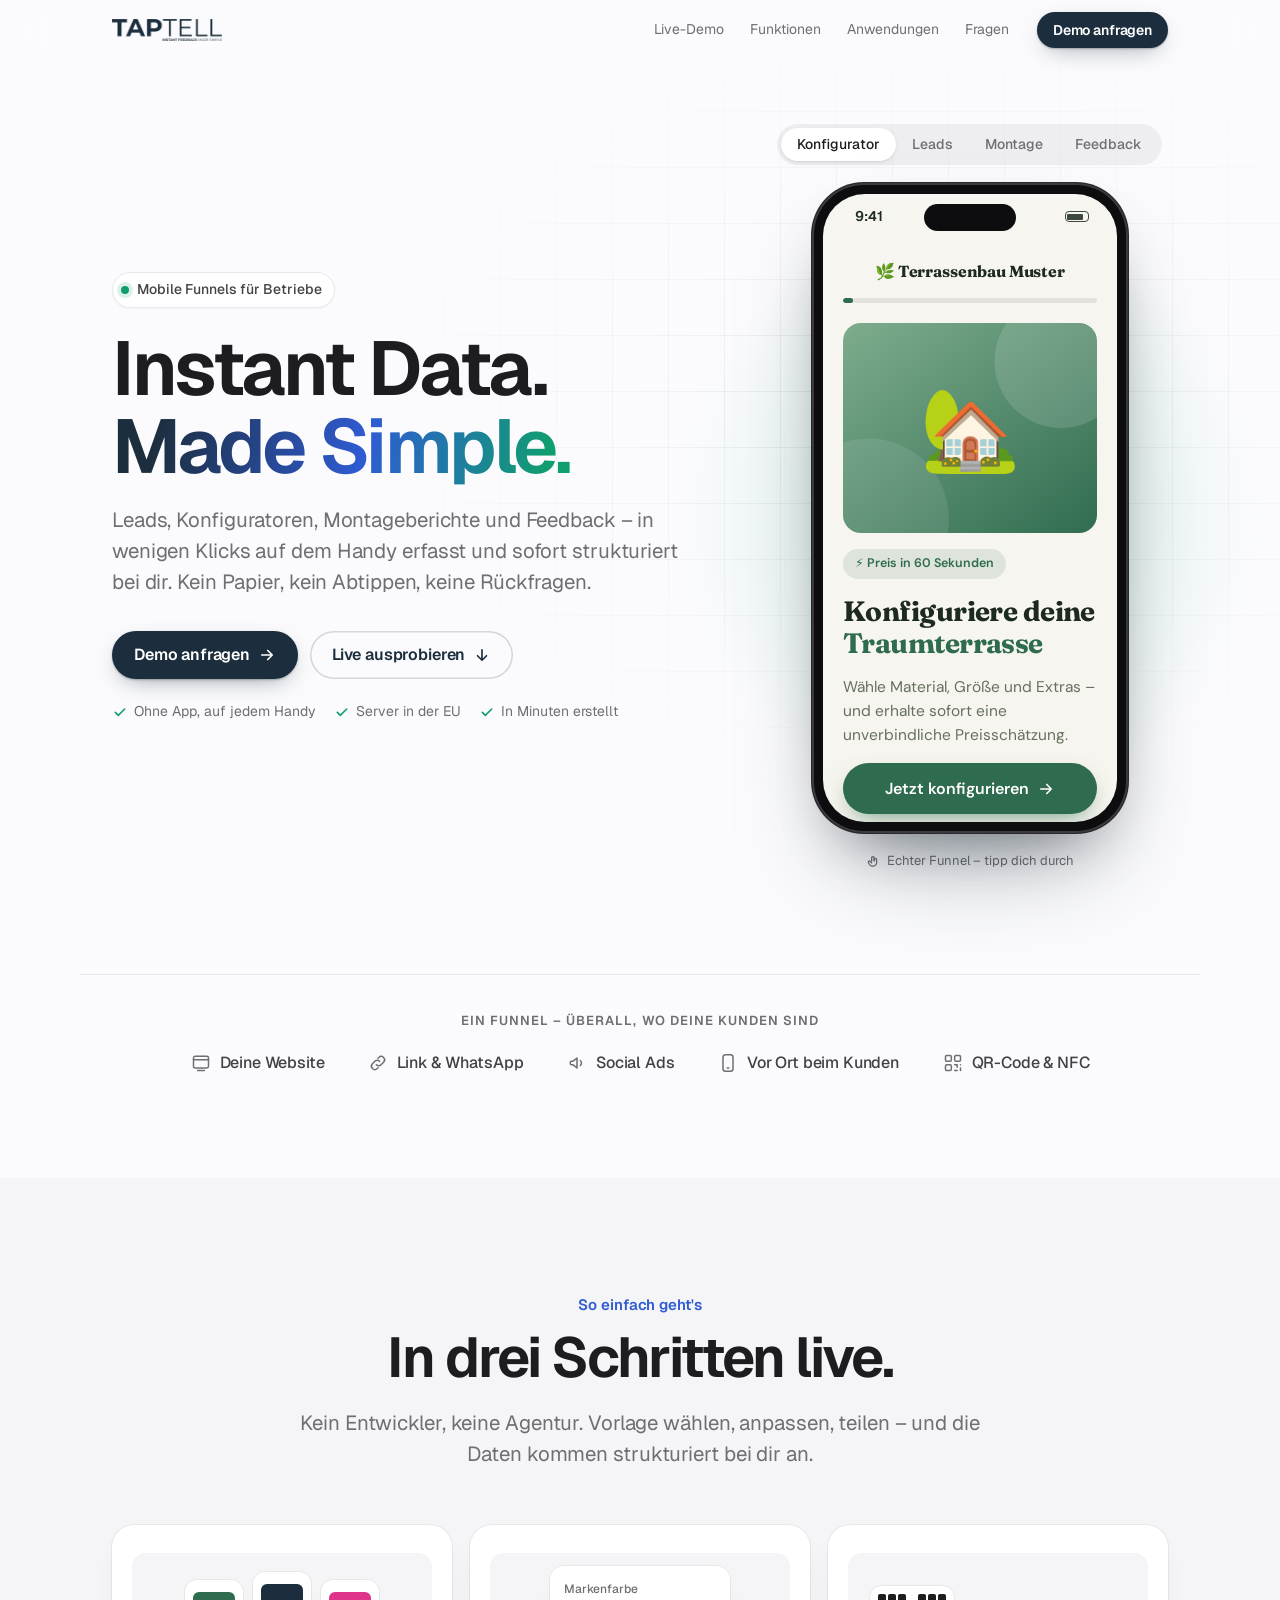
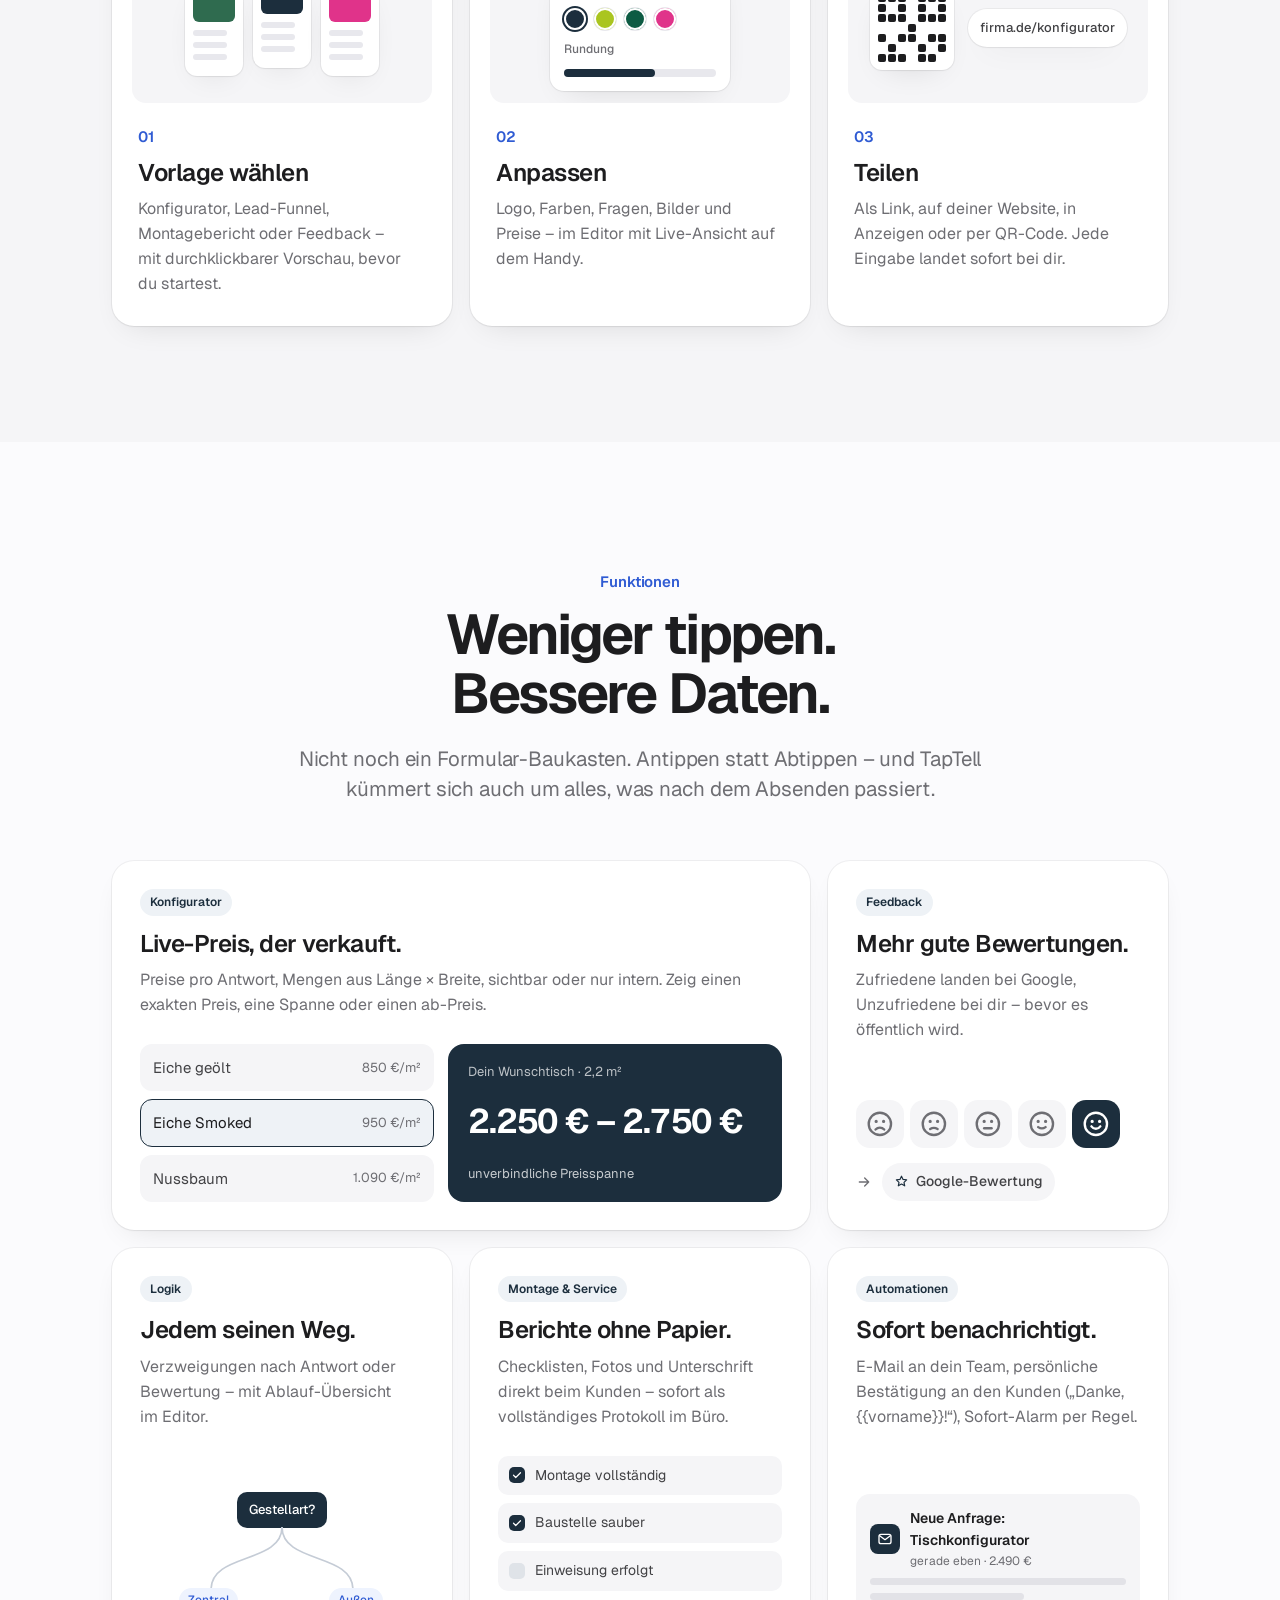
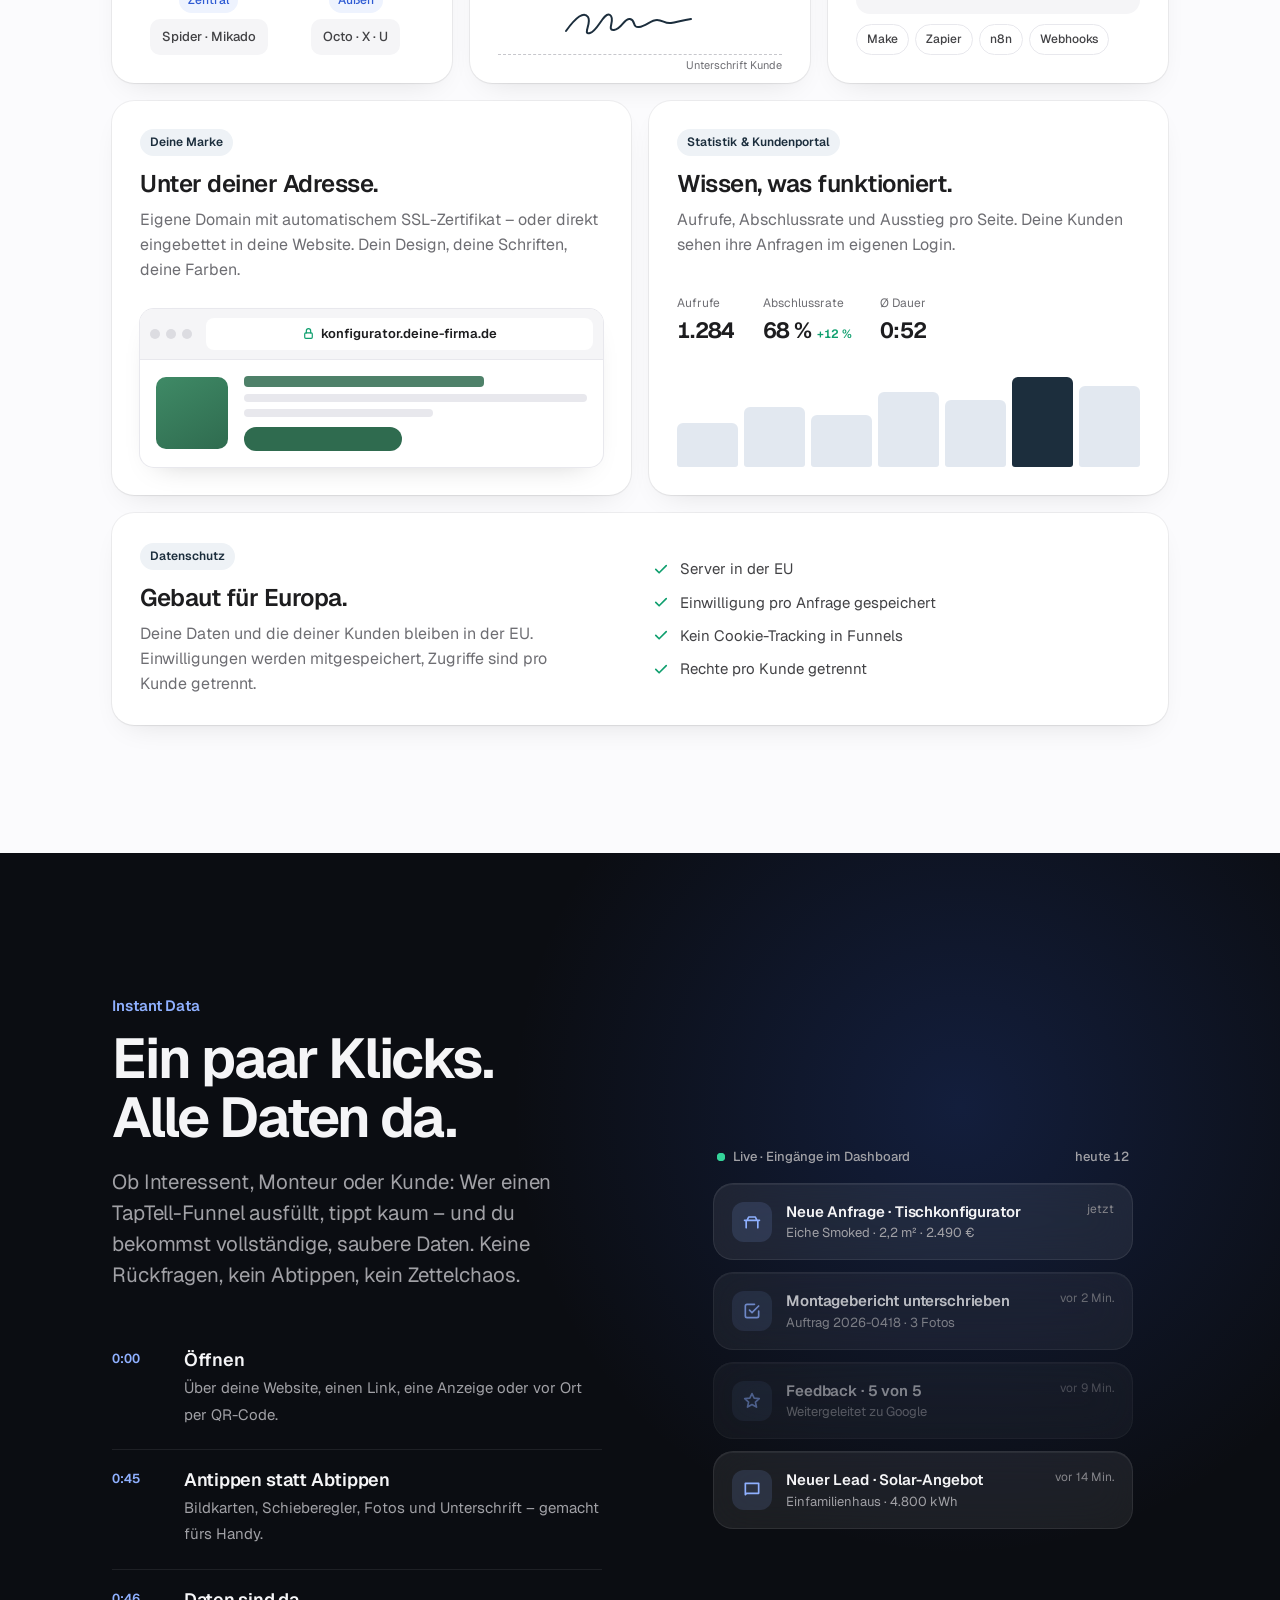
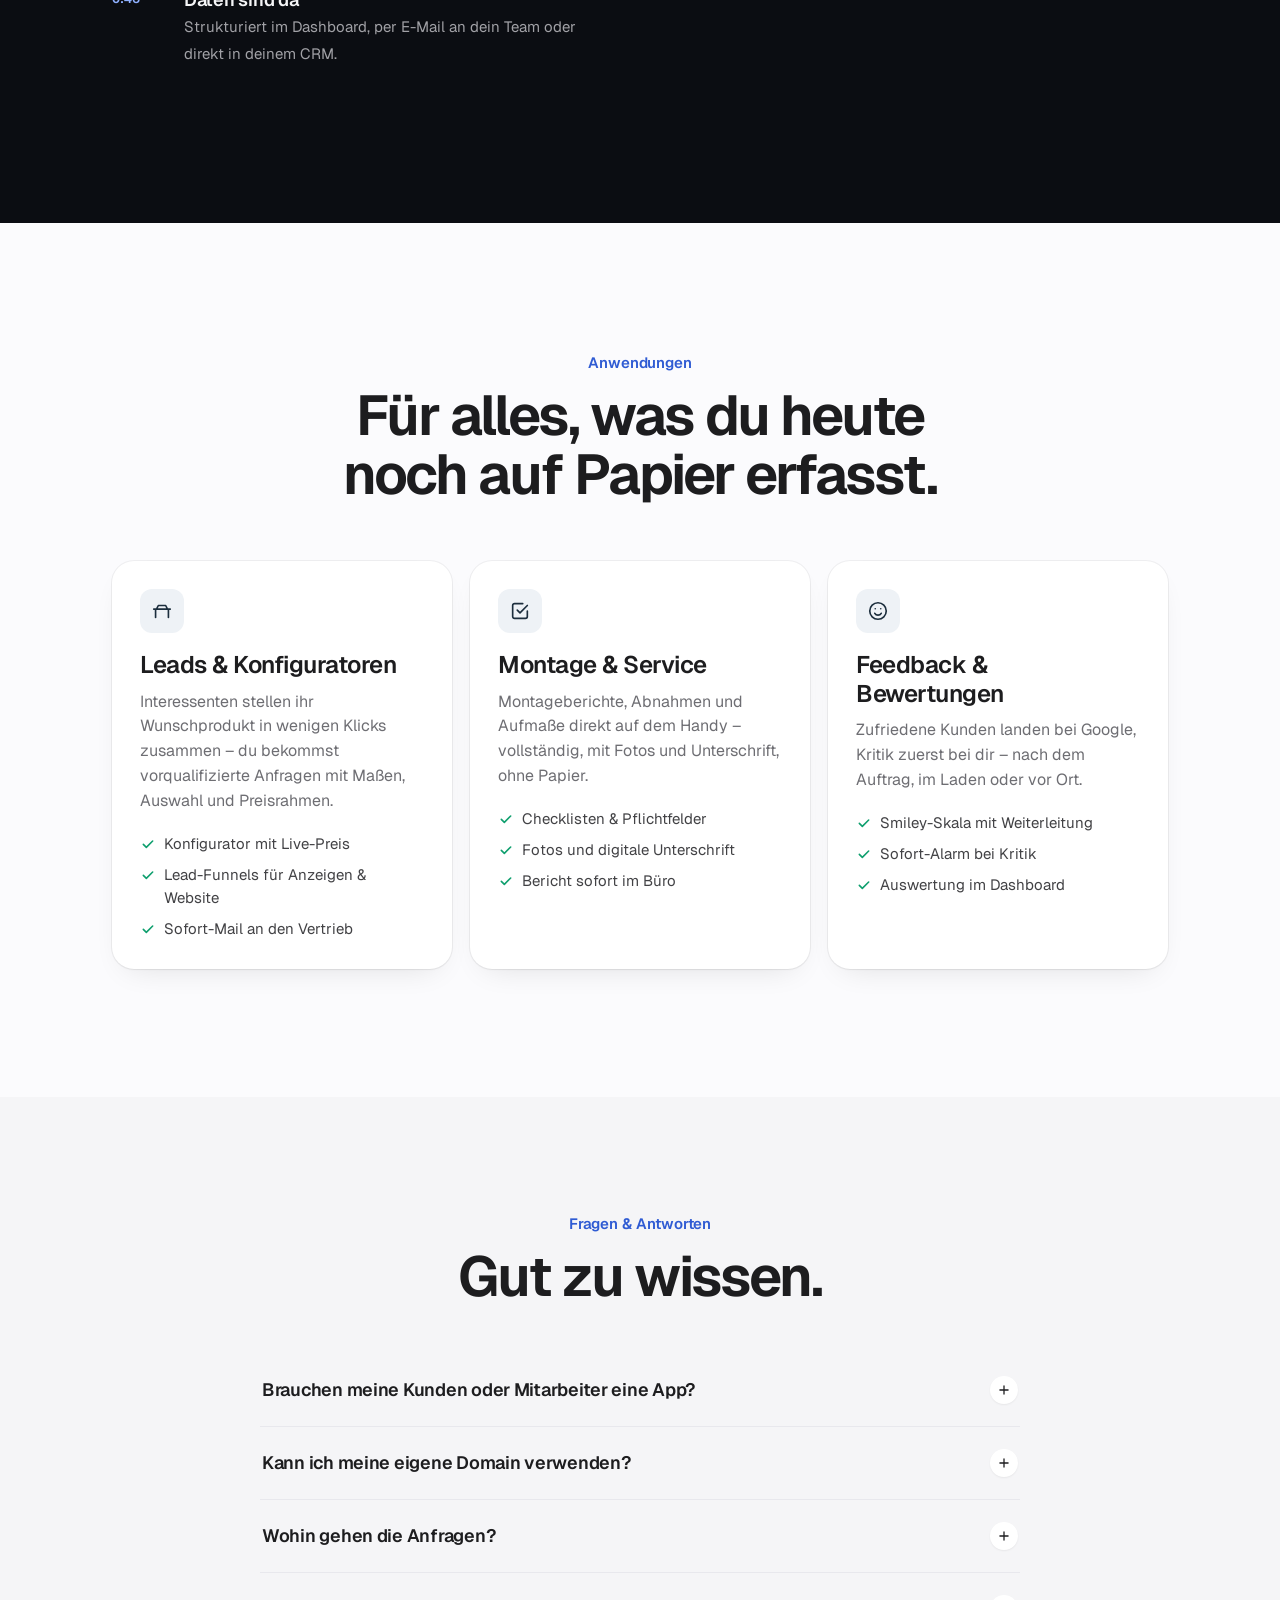
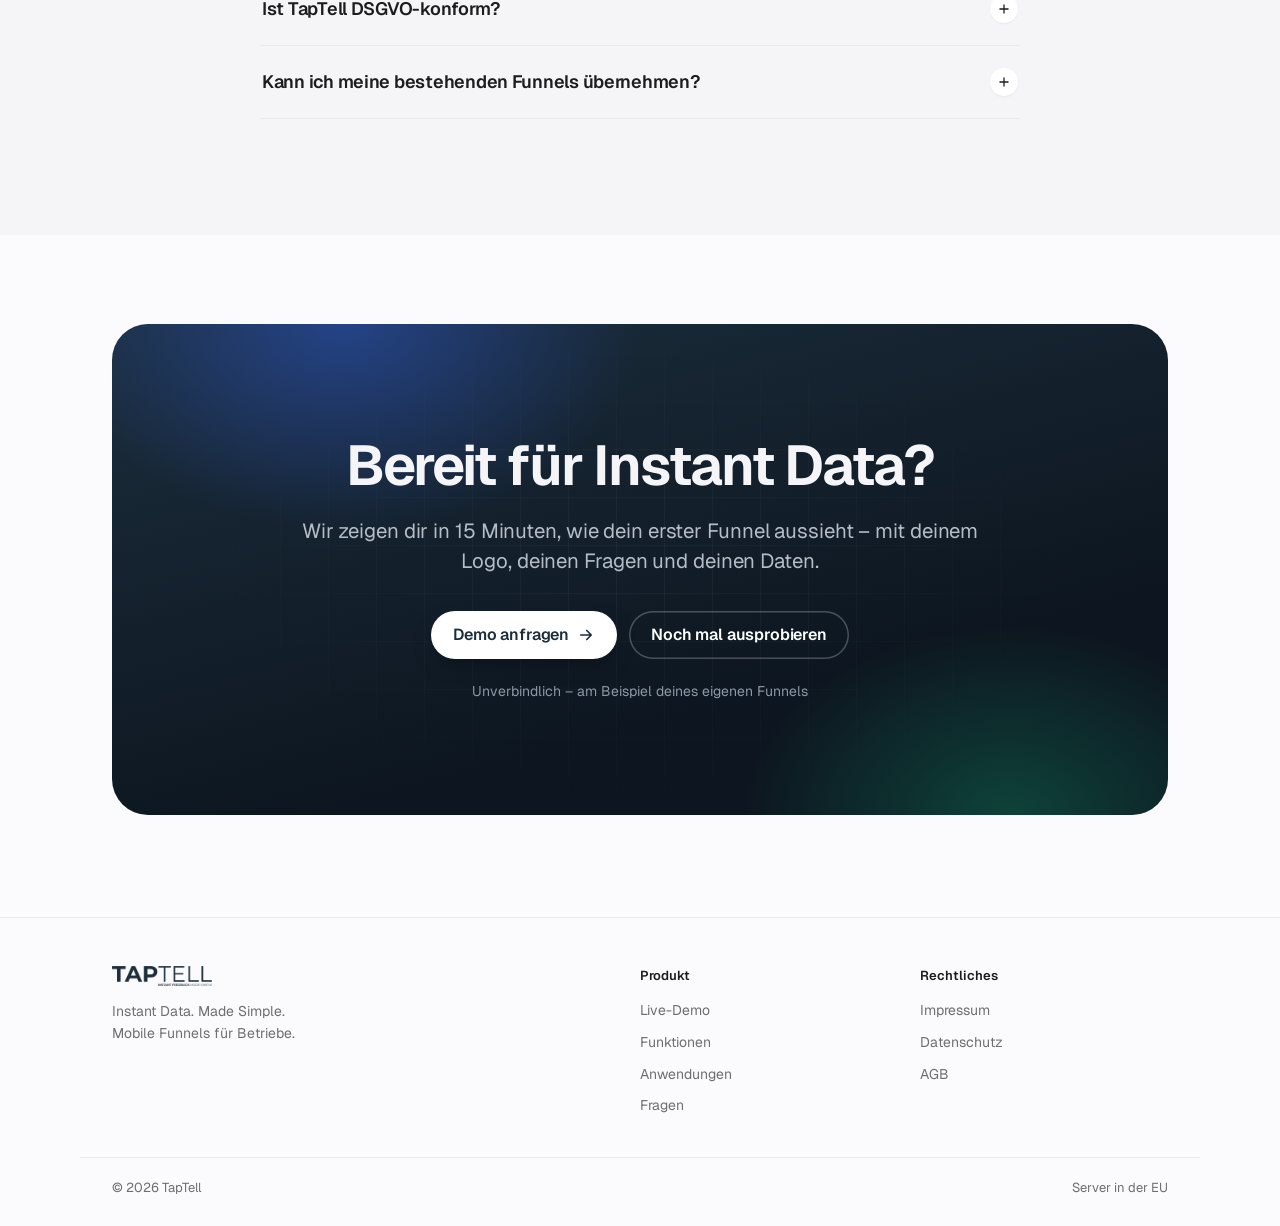
==== commit 458c5e67: "Landingpage: UI/UX-Feinschliff und Fehlerbehebungen - Schrift in Tabs und Buttons repariert (ungülti" ====
--- a/landing/index.html
+++ b/landing/index.html
@@ -22,18 +22,23 @@
   --bg:#fbfbfd;--bg2:#f5f5f7;--card:#fff;--ink:#1d1d1f;--ink2:#424245;--mut:#6e6e73;--line:#e8e8ed;
   --a:#1c2e3d;--a2:#13212c;--blue:#2f5bd3;--green:#0f9f6e;
   --r:22px;--r-sm:14px;
-  --ease-out:cubic-bezier(.23,1,.32,1);--ease-in-out:cubic-bezier(.77,0,.175,1);
-  --sh:0 1px 2px rgba(0,0,0,.04),0 8px 28px -12px rgba(0,0,0,.12);
+  --font:'Geist',system-ui,-apple-system,sans-serif;
+  --ease-out:cubic-bezier(.23,1,.32,1);--ease-in-out:cubic-bezier(.77,0,.175,1);--ease-drawer:cubic-bezier(.32,.72,0,1);
+  /* Haarlinie + weicher Schatten: Karten wirken gestochen scharf statt schwammig */
+  --sh:0 0 0 1px rgba(0,0,0,.05),0 1px 2px rgba(0,0,0,.04),0 12px 32px -16px rgba(0,0,0,.14);
+  --grid:rgba(28,46,61,.07);
   --max:1120px;--gut:clamp(16px,4vw,32px);
 }
 *{box-sizing:border-box}
-html{scroll-behavior:smooth;-webkit-text-size-adjust:100%}
-body{margin:0;background:var(--bg);color:var(--ink);font:400 17px/1.55 'Geist',system-ui,-apple-system,sans-serif;-webkit-font-smoothing:antialiased;text-rendering:optimizeLegibility;overflow-x:hidden}
+html{scroll-behavior:smooth;scroll-padding-top:76px;-webkit-text-size-adjust:100%}
+body{margin:0;background:var(--bg);color:var(--ink);font:400 17px/1.55 var(--font);-webkit-font-smoothing:antialiased;text-rendering:optimizeLegibility;overflow-x:hidden}
 ::selection{background:#d5dee7}
 a{color:inherit}
 img{max-width:100%;display:block}
 .wrap{max-width:var(--max);margin:0 auto;padding:0 var(--gut)}
 section{position:relative}
+.h1,.h2,.h3{text-wrap:balance}
+p{text-wrap:pretty}
 
 /* ---- Typo: Laufweite & Zeilenhöhe je Größe ---- */
 .eyebrow{display:inline-flex;align-items:center;gap:8px;font-size:14px;font-weight:500;color:var(--ink2);background:var(--card);border:1px solid var(--line);padding:6px 12px 6px 8px;border-radius:999px;box-shadow:0 1px 2px rgba(0,0,0,.04)}
@@ -49,7 +54,7 @@
 .kicker{font-size:15px;font-weight:600;color:var(--blue);margin:0 0 12px;letter-spacing:-.005em}
 
 /* ---- Buttons: Druck-Feedback ---- */
-.btn{appearance:none;border:0;display:inline-flex;align-items:center;justify-content:center;gap:8px;height:48px;padding:0 22px;border-radius:999px;font:600 16px/1 inherit;letter-spacing:-.01em;cursor:pointer;text-decoration:none;transition:transform 160ms var(--ease-out),background-color 150ms ease,box-shadow 150ms ease,color 150ms ease;white-space:nowrap}
+.btn{appearance:none;border:0;display:inline-flex;align-items:center;justify-content:center;gap:8px;height:48px;padding:0 22px;border-radius:999px;font:600 16px/1 var(--font);letter-spacing:-.01em;cursor:pointer;text-decoration:none;transition:transform 160ms var(--ease-out),background-color 150ms ease,box-shadow 150ms ease,color 150ms ease;white-space:nowrap}
 .btn:active{transform:scale(.97)}
 .btn.pri{background:var(--a);color:#fff;box-shadow:0 1px 2px rgba(28,46,61,.3),0 8px 24px -10px rgba(28,46,61,.55)}
 .btn.sec{background:transparent;color:var(--a);box-shadow:inset 0 0 0 1.5px rgba(28,46,61,.18)}
@@ -59,8 +64,12 @@
   .btn.sec:hover{box-shadow:inset 0 0 0 1.5px rgba(28,46,61,.4)}
   .btn:hover svg.mv{transform:translateX(3px)}
   .btn.down:hover svg.mv{transform:translateY(3px)}
+  .btn.inv:hover{background:#e8edf2}
+  .btn.ghost-d:hover{box-shadow:inset 0 0 0 1.5px rgba(255,255,255,.5)}
 }
-.btn:focus-visible,.tab:focus-visible,.faq summary:focus-visible,.nav a:focus-visible{outline:none;box-shadow:0 0 0 4px rgba(47,91,211,.25)}
+.btn.inv{background:#fff;color:var(--a);box-shadow:0 8px 24px -10px rgba(0,0,0,.5)}
+.btn.ghost-d{background:transparent;color:#fff;box-shadow:inset 0 0 0 1.5px rgba(255,255,255,.24)}
+.btn:focus-visible,.tab:focus-visible,.faq summary:focus-visible,.nav a:focus-visible,footer a:focus-visible,.price .o:focus-visible,.smiles button:focus-visible{outline:none;box-shadow:0 0 0 4px rgba(47,91,211,.25)}
 
 /* ---- Navigation: durchscheinendes Material, Kante erst beim Scrollen ---- */
 .nav{position:fixed;inset:0 0 auto 0;z-index:50;padding-top:env(safe-area-inset-top);background:rgba(251,251,253,.72);-webkit-backdrop-filter:saturate(180%) blur(20px);backdrop-filter:saturate(180%) blur(20px);transition:box-shadow 200ms ease}
@@ -68,14 +77,19 @@
 .nav .wrap{display:flex;align-items:center;height:60px;gap:28px}
 .nav .logo img{height:22px;width:auto}
 .nav .links{display:flex;gap:26px;margin-left:auto}
-.nav .links a{font-size:14px;color:var(--ink2);text-decoration:none;transition:color 150ms ease}
+.nav .links a{font-size:14px;color:var(--mut);text-decoration:none;transition:color 150ms ease;border-radius:6px}
+.nav .links a[aria-current="true"]{color:var(--ink)}
 @media (hover:hover) and (pointer:fine){.nav .links a:hover{color:var(--ink)}}
 .nav .btn{height:36px;padding:0 16px;font-size:14px}
 @media (max-width:820px){.nav .links{display:none}.nav .btn{margin-left:auto}}
 @media (prefers-reduced-transparency:reduce){.nav{background:var(--bg);-webkit-backdrop-filter:none;backdrop-filter:none}}
 
 /* ---- Hero ---- */
-.hero{padding:clamp(110px,14vw,150px) 0 clamp(64px,8vw,110px)}
+/* clip statt hidden: kein Scroll-Container, sonst schiebt scrollIntoView im Demo-Funnel den Hero zur Seite */
+.hero{padding:clamp(100px,11vw,124px) 0 clamp(64px,8vw,104px);overflow:hidden;overflow:clip;isolation:isolate}
+/* feines Raster, das zum Rand hin ausläuft – technische Präzision ohne Lärm */
+.hero:before{content:"";position:absolute;inset:0;z-index:-1;background-image:linear-gradient(var(--grid) 1px,transparent 1px),linear-gradient(90deg,var(--grid) 1px,transparent 1px);background-size:56px 56px;background-position:center -1px;-webkit-mask-image:radial-gradient(ellipse 62% 58% at 72% 42%,#000 10%,transparent 72%);mask-image:radial-gradient(ellipse 62% 58% at 72% 42%,#000 10%,transparent 72%)}
+@media (max-width:900px){.hero:before{-webkit-mask-image:radial-gradient(ellipse 90% 40% at 50% 62%,#000 10%,transparent 72%);mask-image:radial-gradient(ellipse 90% 40% at 50% 62%,#000 10%,transparent 72%)}}
 .hero .wrap{display:grid;grid-template-columns:minmax(0,1.2fr) minmax(0,.8fr);gap:clamp(32px,5vw,72px);align-items:center}
 .hero .cta{display:flex;gap:12px;flex-wrap:wrap;margin-top:34px}
 .hero .note{margin-top:22px;font-size:14px;color:var(--mut);display:flex;gap:18px;flex-wrap:wrap}
@@ -84,15 +98,21 @@
 @media (max-width:900px){.hero .wrap{grid-template-columns:minmax(0,1fr)}.hero .copy{text-align:center}.hero .copy .lead{margin-left:auto;margin-right:auto}.hero .cta,.hero .note{justify-content:center}}
 
 /* Handy mit echter Live-Demo */
-.demo{display:flex;flex-direction:column;align-items:center;gap:18px}
+.demo{position:relative;display:flex;flex-direction:column;align-items:center;gap:18px}
+.demo:before{content:"";position:absolute;z-index:-1;left:50%;top:52%;width:150%;aspect-ratio:1;transform:translate(-50%,-50%);border-radius:50%;background:radial-gradient(closest-side,rgba(47,91,211,.16),rgba(15,159,110,.07) 55%,transparent);pointer-events:none}
 .tabs{position:relative;display:inline-flex;padding:4px;background:rgba(0,0,0,.05);border-radius:999px}
 .tabs .ind{position:absolute;top:4px;left:4px;height:calc(100% - 8px);border-radius:999px;background:var(--card);box-shadow:0 1px 2px rgba(0,0,0,.08),0 2px 8px -2px rgba(0,0,0,.08);transition:transform 320ms var(--ease-out),width 320ms var(--ease-out)}
-.tab{position:relative;z-index:1;appearance:none;border:0;background:none;padding:8px clamp(10px,2.6vw,16px);border-radius:999px;font:500 14px/1.2 inherit;color:var(--mut);cursor:pointer;transition:color 200ms ease}
+.tab{position:relative;z-index:1;appearance:none;border:0;background:none;padding:8px clamp(10px,2.6vw,16px);border-radius:999px;font:500 14px/1.2 var(--font);color:var(--mut);cursor:pointer;transition:color 200ms ease,transform 160ms var(--ease-out)}
+.tab:active{transform:scale(.97)}
+@media (hover:hover) and (pointer:fine){.tab:hover{color:var(--ink2)}}
 .tab[aria-selected="true"]{color:var(--ink)}
-.phone{position:relative;width:min(340px,86vw);aspect-ratio:340/700;border-radius:52px;background:#0d0d0f;padding:11px;box-shadow:0 0 0 1px #2a2a2e,inset 0 0 0 2px #3a3a3f,0 50px 100px -40px rgba(28,46,61,.55),0 30px 60px -30px rgba(0,0,0,.35)}
+/* Handy passt immer komplett in den ersten Bildschirm */
+.phone{position:relative;width:min(340px,86vw);aspect-ratio:340/700;min-height:0;border-radius:52px;background:#0d0d0f;padding:11px;box-shadow:0 0 0 1px #2a2a2e,inset 0 0 0 2px #3a3a3f,0 50px 100px -40px rgba(28,46,61,.55),0 30px 60px -30px rgba(0,0,0,.35)}
+@media (min-width:901px){.phone{width:min(340px,max(280px,calc((100svh - 250px) * .486)))}}
 .phone .island{position:absolute;top:21px;left:50%;transform:translateX(-50%);width:92px;height:27px;border-radius:20px;background:#0d0d0f;z-index:5}
 .phone .scr{position:relative;width:100%;height:100%;border-radius:42px;overflow:auto;background:#fff;scrollbar-width:none;overscroll-behavior:contain}
 .phone .scr::-webkit-scrollbar{display:none}
+@media (pointer:coarse){.phone .scr{overscroll-behavior:auto}} /* am Ende des Funnels scrollt die Seite weiter, statt festzuhängen */
 .phone .sbar{position:sticky;top:0;z-index:4;height:46px;display:flex;align-items:center;justify-content:space-between;padding:0 28px 0 32px;font-size:14px;font-weight:600;pointer-events:none}
 .phone .sbar i{width:24px;height:11px;border:1.5px solid currentColor;border-radius:4px;position:relative;opacity:.85}
 .phone .sbar i:after{content:"";position:absolute;inset:1.5px 5px 1.5px 1.5px;background:currentColor;border-radius:1px}
@@ -101,14 +121,24 @@
 .phone .host>.fp{flex:1}
 .demo .hint{font-size:13px;color:var(--mut);display:flex;align-items:center;gap:6px}
 .demo .hint svg{width:15px;height:15px}
-.demo-toast{position:absolute;left:50%;bottom:26px;transform:translate(-50%,12px);opacity:0;background:rgba(29,29,31,.9);color:#fff;font-size:13px;padding:9px 14px;border-radius:999px;white-space:nowrap;pointer-events:none;transition:opacity 200ms ease,transform 300ms var(--ease-out);z-index:6}
-.demo-toast.on{opacity:1;transform:translate(-50%,0)}
+/* Mitteilung wie auf dem iPhone: zeigt, wie die Anfrage bei dir ankommt.
+   Rein: 460 ms Schubladen-Kurve · Raus: schneller, 240 ms */
+.demo-note{position:absolute;left:20px;right:20px;top:54px;z-index:7;display:flex;gap:10px;align-items:flex-start;padding:11px 12px;border-radius:20px;background:rgba(242,242,247,.88);-webkit-backdrop-filter:saturate(180%) blur(20px);backdrop-filter:saturate(180%) blur(20px);box-shadow:0 0 0 .5px rgba(0,0,0,.08),0 14px 34px -12px rgba(0,0,0,.4);color:#1d1d1f;pointer-events:none;opacity:0;transform:translateY(-14px) scale(.96);transform-origin:top center;transition:transform 240ms var(--ease-out),opacity 180ms ease}
+.demo-note.on{opacity:1;transform:none;transition:transform 460ms var(--ease-drawer),opacity 160ms ease}
+.demo-note .app{width:32px;height:32px;border-radius:9px;background:var(--a);color:#fff;display:grid;place-items:center;flex:none;font-weight:700;font-size:16px;letter-spacing:-.04em}
+.demo-note div{flex:1;min-width:0;line-height:1.3}
+.demo-note b{display:flex;justify-content:space-between;gap:8px;font-size:13px;font-weight:600}
+.demo-note b small{font-weight:400;font-size:12px;color:#8e8e93}
+.demo-note p{margin:2px 0 0;font-size:13px;color:#1d1d1f}
+.demo-note p+p{color:#6e6e73;font-size:12px}
 
 /* ---- Kanäle ---- */
-.channels{padding:8px 0 clamp(70px,9vw,120px)}
-.chips{display:flex;flex-wrap:wrap;gap:10px;justify-content:center;margin-top:22px}
-.chip{display:inline-flex;align-items:center;gap:8px;padding:10px 16px;border-radius:999px;background:var(--card);border:1px solid var(--line);font-size:15px;font-weight:500;color:var(--ink2)}
-.chip svg{width:18px;height:18px;color:var(--a)}
+.channels{padding:0 0 clamp(64px,8vw,104px)}
+.channels .sec-head{max-width:var(--max);border-top:1px solid var(--line);padding-top:36px}
+.channels .lbl{margin:0;font-size:13px;font-weight:600;letter-spacing:.08em;text-transform:uppercase;color:var(--mut)}
+.chips{display:flex;flex-wrap:wrap;gap:12px clamp(20px,3.4vw,44px);justify-content:center;margin-top:20px}
+.chip{display:inline-flex;align-items:center;gap:9px;font-size:16px;font-weight:500;color:var(--ink2);letter-spacing:-.01em}
+.chip svg{width:20px;height:20px;color:var(--mut)}
 
 /* ---- So geht's ---- */
 .steps{padding:clamp(70px,9vw,120px) 0;background:var(--bg2)}
@@ -157,28 +187,30 @@
 .price .tot b{font-size:clamp(26px,3vw,34px);letter-spacing:-.03em;font-weight:650;font-variant-numeric:tabular-nums;line-height:1.1;margin-top:6px}
 .price .tot span{font-size:13px;opacity:.75;margin-top:8px}
 /* Feedback-Karte */
-.smiles{display:flex;gap:8px}
-.smiles button{appearance:none;border:0;width:48px;height:48px;border-radius:14px;background:var(--bg2);font-size:24px;cursor:pointer;transition:transform 160ms var(--ease-out),background-color 150ms ease;font-family:'Apple Color Emoji','Segoe UI Emoji','Noto Color Emoji',sans-serif}
-.smiles button:active{transform:scale(.92)}
-.smiles button.on{background:#eef2f6;box-shadow:inset 0 0 0 1.5px var(--a)}
-@media (hover:hover) and (pointer:fine){.smiles button:hover{transform:translateY(-2px)}}
+/* gezeichnete Gesichter statt System-Emojis: gleiche Strichstärke wie alle Icons */
+.smiles{display:flex;gap:6px}
+.smiles button{appearance:none;border:0;flex:1;max-width:48px;aspect-ratio:1;border-radius:14px;background:var(--bg2);color:var(--mut);display:grid;place-items:center;cursor:pointer;padding:0;transition:transform 160ms var(--ease-out),background-color 150ms ease,color 150ms ease}
+.smiles button svg{width:62%;height:62%}
+.smiles button:active{transform:scale(.94)}
+.smiles button.on{background:var(--a);color:#fff}
+@media (hover:hover) and (pointer:fine){.smiles button:not(.on):hover{color:var(--ink2);background:#ececf0}}
 .route{margin-top:14px;display:flex;align-items:center;gap:10px;font-size:14px;color:var(--ink2);min-height:40px}
-.route .pill{display:inline-flex;align-items:center;gap:6px;padding:8px 12px;border-radius:999px;background:var(--bg2);font-weight:500;transition:opacity 200ms ease,transform 300ms var(--ease-out)}
-.route .pill.swap{opacity:0;transform:translateY(4px)}
-.route svg{width:16px;height:16px;flex:none;color:var(--mut)}
-/* Ablauf-Karte */
-.flow{display:flex;flex-direction:column;gap:8px}
-.flow .row{display:flex;align-items:center;gap:8px;flex-wrap:wrap}
-.node{padding:8px 12px;border-radius:10px;background:var(--bg2);font-size:13px;font-weight:500;color:var(--ink2)}
+.route .pill{display:inline-flex;align-items:center;gap:7px;padding:8px 12px;border-radius:999px;background:var(--bg2);font-weight:500;transition:opacity 180ms ease,transform 240ms var(--ease-out),filter 180ms ease}
+.route .pill svg{width:15px;height:15px;color:var(--a)}
+.route .pill.swap{opacity:0;transform:translateY(4px);filter:blur(2px)}
+.route>svg{width:16px;height:16px;flex:none;color:var(--mut)}
+/* Ablauf-Karte: kleiner Verzweigungsbaum, Linien zeichnen sich beim Einblenden */
+.tree{display:flex;flex-direction:column;align-items:center}
+.tree svg{width:100%;height:auto;display:block;color:#c5ccd6;margin:-1px 0}
+.tree .lk{stroke-dasharray:1;stroke-dashoffset:1;transition:stroke-dashoffset 700ms var(--ease-in-out) 250ms}
+.in-view .tree .lk{stroke-dashoffset:0}
+.tree .kids{display:grid;grid-template-columns:1fr 1fr;gap:10px;width:100%}
+.tree .kids>div{display:flex;flex-direction:column;align-items:center;gap:6px;opacity:0;transform:translateY(6px);transition:opacity 400ms var(--ease-out),transform 500ms var(--ease-out);transition-delay:700ms}
+.tree .kids>div+div{transition-delay:780ms}
+.in-view .tree .kids>div{opacity:1;transform:none}
+.node{padding:8px 12px;border-radius:10px;background:var(--bg2);font-size:13px;font-weight:500;color:var(--ink2);white-space:nowrap}
 .node.n{background:var(--a);color:#fff}
-.edge{font-size:12px;color:var(--blue);background:#eef3fe;padding:4px 8px;border-radius:999px}
-/* Personalisierung */
-.persona{display:flex;flex-direction:column;gap:12px}
-.persona .in{font-size:15px;padding:12px 14px;border-radius:12px;background:var(--bg2);color:var(--ink2)}
-.persona .in code{font:500 13px ui-monospace,SFMono-Regular,monospace;background:#eef2f6;color:var(--a);padding:2px 6px;border-radius:6px}
-.persona .out{font-size:22px;font-weight:600;letter-spacing:-.02em}
-.persona .out span{display:inline-block;transition:opacity 220ms ease,transform 320ms var(--ease-out),filter 220ms ease}
-.persona .out span.swap{opacity:0;transform:translateY(6px);filter:blur(2px)}
+.edge{font-size:12px;font-weight:500;color:var(--blue);background:#eef3fe;padding:3px 9px;border-radius:999px}
 /* Montagebericht */
 .report{display:flex;flex-direction:column;gap:8px}
 .report .ck{display:flex;align-items:center;gap:10px;font-size:14px;color:var(--ink2);padding:9px 11px;border-radius:10px;background:var(--bg2)}
@@ -200,11 +232,26 @@
 .hooks{display:flex;gap:6px;flex-wrap:wrap;margin-top:10px}
 .hooks span{font-size:12px;font-weight:500;padding:5px 10px;border-radius:999px;background:var(--card);border:1px solid var(--line);color:var(--ink2)}
 /* Domain */
-.urlbar{display:flex;align-items:center;gap:8px;padding:12px 14px;border-radius:12px;background:var(--bg2);font-size:15px;color:var(--ink2);overflow:hidden;white-space:nowrap}
-.urlbar svg{width:15px;height:15px;color:var(--green);flex:none}
+.browser{border-radius:14px;background:var(--card);box-shadow:0 0 0 1px var(--line),0 12px 28px -18px rgba(0,0,0,.25);overflow:hidden}
+.bbar{display:flex;align-items:center;gap:6px;padding:9px 10px;background:var(--bg2);border-bottom:1px solid var(--line)}
+.bbar>i{width:10px;height:10px;border-radius:50%;background:#dcdce1;flex:none}
+.urlbar{flex:1;min-width:0;margin-left:8px;display:flex;align-items:center;justify-content:center;gap:6px;padding:6px 10px;border-radius:8px;background:var(--card);font-size:13px;color:var(--ink2);white-space:nowrap;overflow:hidden}
+.urlbar span{overflow:hidden;text-overflow:ellipsis}
+.urlbar svg{width:13px;height:13px;color:var(--green);flex:none}
 .urlbar b{color:var(--ink);font-weight:600}
+.bbody{display:flex;align-items:center;gap:16px;padding:16px}
+.bbody .bimg{width:72px;aspect-ratio:1;border-radius:10px;background:linear-gradient(150deg,#3f8a66,#2f6b4f);flex:none}
+.bbody .btx{flex:1;display:flex;flex-direction:column;gap:7px}
+.bbody .bl{height:8px;border-radius:4px;background:#e8e8ed}
+.bbody .bl.t{height:11px;width:70%;background:#2f6b4f;opacity:.85}
+.bbody .bl.s{width:55%}
+.bbody .bb{margin-top:3px;height:24px;width:46%;border-radius:999px;background:#2f6b4f}
 /* Statistik */
-.bars{display:flex;align-items:flex-end;gap:6px;height:150px}
+.stats .kpis{display:flex;gap:clamp(16px,3vw,28px);margin-bottom:16px}
+.stats .kpis small{display:block;font-size:12px;color:var(--mut)}
+.stats .kpis b{font-size:22px;font-weight:650;letter-spacing:-.03em;font-variant-numeric:tabular-nums}
+.stats .kpis b em{font-style:normal;font-size:12px;font-weight:600;color:var(--green);margin-left:6px;letter-spacing:0}
+.bars{display:flex;align-items:flex-end;gap:6px;height:104px}
 .bars i{flex:1;border-radius:6px 6px 3px 3px;background:#e2e8f0;height:var(--h);transform-origin:bottom;transform:scaleY(.15);transition:transform 700ms var(--ease-out)}
 .bars i.hi{background:var(--a)}
 .in-view .bars i{transform:none}
@@ -215,7 +262,8 @@
 .legal svg{width:18px;height:18px;color:var(--green);flex:none}
 
 /* ---- Dunkler Abschnitt: Offline → Online ---- */
-.offline{background:#0b0d12;color:#f5f5f7;padding:clamp(90px,11vw,150px) 0;overflow:hidden}
+.offline{background:#0b0d12;color:#f5f5f7;padding:clamp(90px,11vw,150px) 0;overflow:hidden;overflow:clip;isolation:isolate}
+.offline:before{content:"";position:absolute;z-index:-1;right:-10%;top:-20%;width:70%;aspect-ratio:1;border-radius:50%;background:radial-gradient(closest-side,rgba(47,91,211,.22),transparent);pointer-events:none}
 .offline .kicker{color:#8fb0ff}
 .offline .lead{color:#a1a1a6}
 .offline .grid{display:grid;grid-template-columns:minmax(0,1fr) minmax(0,1fr);gap:clamp(32px,6vw,80px);align-items:center}
@@ -225,18 +273,12 @@
 .timeline .t{font-size:13px;font-weight:600;color:#8fb0ff;width:56px;flex:none;padding-top:3px;font-variant-numeric:tabular-nums}
 .timeline b{display:block;font-size:18px;font-weight:600;letter-spacing:-.015em}
 .timeline span{color:#a1a1a6;font-size:15px}
-.stand{position:relative;justify-self:center;width:min(360px,80vw);aspect-ratio:3/4}
-.stand .board{position:absolute;inset:0 6% 10%;border-radius:28px;background:linear-gradient(160deg,#1c2e3d,#0f1a24);box-shadow:inset 0 1px 0 rgba(255,255,255,.12),0 40px 80px -30px rgba(0,0,0,.7);display:flex;flex-direction:column;align-items:center;justify-content:center;gap:18px;padding:28px}
-.stand .board img{height:20px;filter:brightness(0) invert(1);opacity:.95}
-.stand .board p{margin:0;text-align:center;font-size:20px;font-weight:600;letter-spacing:-.02em;line-height:1.25}
-.stand .board .qr{width:128px;height:128px;padding:12px;background:#fff;grid-template-columns:repeat(7,1fr)}
-.stand .board small{color:#a1a1a6;font-size:13px;display:flex;align-items:center;gap:6px}
-.stand .foot{position:absolute;left:28%;right:28%;bottom:0;height:14%;border-radius:0 0 18px 18px;background:linear-gradient(#141a22,#0b0f15)}
-.stand .pulse{position:absolute;right:2%;top:12%;width:64px;height:64px;border-radius:50%;background:rgba(143,176,255,.12);display:grid;place-items:center}
-.stand .pulse svg{width:28px;height:28px;color:#8fb0ff}
-.stand .pulse:before{content:"";position:absolute;inset:0;border-radius:50%;box-shadow:0 0 0 0 rgba(143,176,255,.35);animation:ring 2.8s var(--ease-out) infinite}
-@keyframes ring{0%{box-shadow:0 0 0 0 rgba(143,176,255,.35)}80%,100%{box-shadow:0 0 0 22px rgba(143,176,255,0)}}
 .feed{display:flex;flex-direction:column;gap:12px;justify-self:center;width:min(420px,100%)}
+.feed-head{display:flex;align-items:center;gap:8px;font-size:13px;font-weight:500;color:#a1a1a6;padding:0 4px 4px}
+.feed-head i{position:relative;width:8px;height:8px;border-radius:50%;background:#34d399}
+.feed-head i:before{content:"";position:absolute;inset:0;border-radius:50%;background:#34d399;animation:live 2.4s var(--ease-out) infinite}
+@keyframes live{0%{transform:scale(1);opacity:.6}70%,100%{transform:scale(2.6);opacity:0}}
+.feed-head span{margin-left:auto;font-variant-numeric:tabular-nums}
 .note-card{display:flex;align-items:center;gap:14px;padding:16px 18px;border-radius:20px;background:rgba(255,255,255,.07);border:1px solid rgba(255,255,255,.08);-webkit-backdrop-filter:blur(20px);backdrop-filter:blur(20px);box-shadow:inset 0 1px 0 rgba(255,255,255,.06);opacity:0;transform:translateY(16px) scale(.98);transition:opacity 600ms var(--ease-out),transform 700ms var(--ease-out);transition-delay:calc(var(--i)*110ms + 200ms)}
 .feed.in-view .note-card{opacity:1;transform:none}
 .note-card .ic{width:40px;height:40px;border-radius:12px;background:rgba(143,176,255,.14);color:#8fb0ff;display:grid;place-items:center;flex:none}
@@ -276,14 +318,23 @@
 .faq .ans p{margin:0;padding:0 2px 22px;color:var(--mut);font-size:16px;max-width:42em}
 
 /* ---- Abschluss ---- */
-.final{padding:clamp(90px,11vw,150px) 0;text-align:center}
+.final{padding:clamp(56px,7vw,96px) 0 clamp(64px,8vw,104px);text-align:center}
+.final .panel{position:relative;overflow:hidden;isolation:isolate;border-radius:clamp(24px,3vw,36px);background:linear-gradient(165deg,#1c2e3d,#0d1620 70%);color:#f5f5f7;padding:clamp(64px,9vw,112px) var(--gut)}
+.final .panel:before{content:"";position:absolute;z-index:-1;inset:0;background:radial-gradient(40% 60% at 22% 0%,rgba(47,91,211,.5),transparent 70%),radial-gradient(36% 55% at 85% 100%,rgba(15,159,110,.32),transparent 70%)}
+.final .panel:after{content:"";position:absolute;z-index:-1;inset:0;background-image:linear-gradient(rgba(255,255,255,.05) 1px,transparent 1px),linear-gradient(90deg,rgba(255,255,255,.05) 1px,transparent 1px);background-size:48px 48px;background-position:center;-webkit-mask-image:radial-gradient(ellipse 60% 70% at 50% 50%,#000,transparent 75%);mask-image:radial-gradient(ellipse 60% 70% at 50% 50%,#000,transparent 75%)}
+.final .lead{color:#b4bcc6;margin-left:auto;margin-right:auto}
 .final .cta{display:flex;gap:12px;justify-content:center;flex-wrap:wrap;margin-top:34px}
-footer{border-top:1px solid var(--line);padding:28px 0 calc(28px + env(safe-area-inset-bottom));font-size:14px;color:var(--mut)}
-footer .wrap{display:flex;align-items:center;gap:20px;flex-wrap:wrap}
-footer img{height:18px;opacity:.8}
-footer nav{display:flex;gap:20px;margin-left:auto}
-footer a{text-decoration:none;transition:color 150ms ease}
+.final .fine{margin:22px 0 0;font-size:14px;color:#8d98a5}
+footer{border-top:1px solid var(--line);padding:48px 0 calc(28px + env(safe-area-inset-bottom));font-size:14px;color:var(--mut)}
+footer .fgrid{display:grid;grid-template-columns:minmax(0,2fr) repeat(2,minmax(0,1fr));gap:32px}
+footer .fbrand img{height:20px;width:auto}
+footer .fbrand p{margin:14px 0 0;line-height:1.6}
+footer nav{display:flex;flex-direction:column;gap:10px;align-items:flex-start}
+footer nav b{font-size:13px;font-weight:600;color:var(--ink);margin-bottom:4px}
+footer a{text-decoration:none;transition:color 150ms ease;border-radius:4px}
+footer .fbot{display:flex;justify-content:space-between;gap:16px;flex-wrap:wrap;margin-top:40px;padding-top:20px;border-top:1px solid var(--line);font-size:13px}
 @media (hover:hover) and (pointer:fine){footer a:hover{color:var(--ink)}}
+@media (max-width:640px){footer .fgrid{grid-template-columns:minmax(0,1fr) minmax(0,1fr)}footer .fbrand{grid-column:1/-1}}
 
 /* ---- Einblenden beim Scrollen (Choreografie) ---- */
 [data-reveal]{opacity:0;transform:translateY(var(--ry,18px));transition:opacity 700ms var(--ease-out),transform 800ms var(--ease-out);transition-delay:var(--d,0ms)}
@@ -298,12 +349,14 @@
   html{scroll-behavior:auto}
   [data-reveal],.hero [data-reveal="phone"]{transform:none!important;transition:opacity 300ms ease!important}
   .bars i{transform:none;transition:none}
-  .stand .pulse:before{animation:none}
+  .feed-head i:before{animation:none}
   .note-card{transform:none!important;transition:opacity 300ms ease!important}
-  .sigp{stroke-dashoffset:0;transition:none}
-  .btn:active,.smiles button:active{transform:none}
-  .persona .out span,.route .pill{transition:opacity 200ms ease}
-  .persona .out span.swap,.route .pill.swap{transform:none;filter:none}
+  .sigp,.tree .lk{stroke-dashoffset:0;transition:none}
+  .tree .kids>div{transform:none;transition:opacity 300ms ease}
+  .btn:active,.smiles button:active,.tab:active{transform:none}
+  .route .pill{transition:opacity 200ms ease}
+  .route .pill.swap{transform:none;filter:none}
+  .demo-note,.demo-note.on{transform:none;transition:opacity 200ms ease}
 }
 </style>
 </head>
@@ -329,7 +382,7 @@
       <div class="copy">
         <div data-reveal="fade" style="--d:0ms"><span class="eyebrow"><i></i>Mobile Funnels für Betriebe</span></div>
         <h1 class="h1" data-reveal style="--d:90ms"><span style="white-space:nowrap">Instant Data.</span> <span class="grad" style="white-space:nowrap">Made Simple.</span></h1>
-        <p class="lead" data-reveal style="--d:200ms">Mobile Funnels für Leadgenerierung, Konfiguratoren, Montageberichte und Feedback. In wenigen Klicks auf dem Handy ausgefüllt – und sofort strukturiert bei dir, statt auf Papier oder in endlosen E-Mails.</p>
+        <p class="lead" data-reveal style="--d:200ms">Leads, Konfiguratoren, Montageberichte und Feedback – in wenigen Klicks auf dem Handy erfasst und sofort strukturiert bei dir. Kein Papier, kein Abtippen, keine Rückfragen.</p>
         <div class="cta" data-reveal style="--d:290ms">
           <a class="btn pri" href="#kontakt" data-contact>Demo anfragen<svg class="mv" viewBox="0 0 24 24" fill="none" stroke="currentColor" stroke-width="2.2" stroke-linecap="round" stroke-linejoin="round"><path d="M5 12h14M13 6l6 6-6 6"/></svg></a>
           <a class="btn sec down" href="#demo">Live ausprobieren<svg class="mv" viewBox="0 0 24 24" fill="none" stroke="currentColor" stroke-width="2.2" stroke-linecap="round" stroke-linejoin="round"><path d="M12 5v14M6 13l6 6 6-6"/></svg></a>
@@ -355,7 +408,7 @@
             <div class="sbar" aria-hidden="true"><span>9:41</span><i></i></div>
             <div class="host" id="host" aria-live="polite"></div>
           </div>
-          <div class="demo-toast" id="dtoast">Demo – es wurde nichts gesendet</div>
+          <div class="demo-note" id="dnote" role="status"><span class="app" aria-hidden="true">T</span><div><b>TapTell<small>jetzt</small></b><p id="dnoteT">Neue Anfrage</p><p id="dnoteS">Demo – es wurde nichts gesendet</p></div></div>
         </div>
         <div class="hint"><svg viewBox="0 0 24 24" fill="none" stroke="currentColor" stroke-width="2" stroke-linecap="round" stroke-linejoin="round"><path d="M9 11V6a2 2 0 014 0v5"/><path d="M13 10.5V9a2 2 0 014 0v4.5a6 6 0 01-6 6h-.5a6 6 0 01-5-2.7L4 14a1.8 1.8 0 012.8-2.2L9 14"/></svg>Echter Funnel – tipp dich durch</div>
       </div>
@@ -365,7 +418,7 @@
   <!-- ================= KANÄLE ================= -->
   <section class="channels">
     <div class="wrap sec-head" data-reveal>
-      <p class="muted" style="margin:0;font-size:16px">Ein Funnel – überall, wo deine Kunden sind</p>
+      <p class="lbl">Ein Funnel – überall, wo deine Kunden sind</p>
       <div class="chips">
         <span class="chip"><svg viewBox="0 0 24 24" fill="none" stroke="currentColor" stroke-width="1.8" stroke-linecap="round" stroke-linejoin="round"><rect x="3" y="4" width="18" height="14" rx="2"/><path d="M3 8h18M8 21h8"/></svg>Deine Website</span>
         <span class="chip"><svg viewBox="0 0 24 24" fill="none" stroke="currentColor" stroke-width="1.8" stroke-linecap="round" stroke-linejoin="round"><path d="M10 14a4 4 0 005.66 0l3-3a4 4 0 00-5.66-5.66l-1 1"/><path d="M14 10a4 4 0 00-5.66 0l-3 3a4 4 0 005.66 5.66l1-1"/></svg>Link &amp; WhatsApp</span>
@@ -437,20 +490,23 @@
           <p>Zufriedene landen bei Google, Unzufriedene bei dir – bevor es öffentlich wird.</p>
           <div class="vis">
             <div class="smiles" id="smiles" role="group" aria-label="Bewertung ausprobieren">
-              <button aria-label="1 von 5">😥</button><button aria-label="2 von 5">🙁</button><button aria-label="3 von 5">😐</button><button aria-label="4 von 5">🙂</button><button aria-label="5 von 5" class="on">😀</button>
+              <button aria-label="1 von 5" data-m="M8.5 16.6c1.9-2.1 5.1-2.1 7 0"></button><button aria-label="2 von 5" data-m="M9 16.2c1.7-1.1 4.3-1.1 6 0"></button><button aria-label="3 von 5" data-m="M9 15.5h6"></button><button aria-label="4 von 5" data-m="M9 14.6c1.7 1.2 4.3 1.2 6 0"></button><button aria-label="5 von 5" class="on" data-m="M8.4 14c1.9 2.6 5.3 2.6 7.2 0"></button>
             </div>
-            <div class="route"><svg viewBox="0 0 24 24" fill="none" stroke="currentColor" stroke-width="2" stroke-linecap="round" stroke-linejoin="round"><path d="M5 12h14M13 6l6 6-6 6"/></svg><span class="pill" id="routePill">⭐ Google-Bewertung</span></div>
+            <div class="route"><svg viewBox="0 0 24 24" fill="none" stroke="currentColor" stroke-width="2" stroke-linecap="round" stroke-linejoin="round"><path d="M5 12h14M13 6l6 6-6 6"/></svg><span class="pill" id="routePill"></span></div>
           </div>
         </article>
 
         <article class="card c-2" data-reveal style="--d:0ms">
           <span class="tag">Logik</span>
-          <h3 class="h3">Jeder bekommt seinen Weg.</h3>
-          <p>Verzweigungen nach Antwort oder Bewertung – mit Ablauf-Übersicht.</p>
-          <div class="vis flow">
-            <div class="row"><span class="node n">Gestellart?</span></div>
-            <div class="row"><span class="edge">Zentral</span><span class="node">Spider · Mikado</span></div>
-            <div class="row"><span class="edge">Außen</span><span class="node">Octo · X · U</span></div>
+          <h3 class="h3">Jedem seinen Weg.</h3>
+          <p>Verzweigungen nach Antwort oder Bewertung – mit Ablauf-Übersicht im Editor.</p>
+          <div class="vis tree" aria-label="Beispiel: Frage verzweigt in zwei Wege">
+            <span class="node n">Gestellart?</span>
+            <svg viewBox="0 0 200 44" fill="none" stroke="currentColor" stroke-width="1.2" stroke-linecap="round" aria-hidden="true"><path class="lk" pathLength="1" d="M100 0C100 26 50 18 50 44"/><path class="lk" pathLength="1" d="M100 0C100 26 150 18 150 44"/></svg>
+            <div class="kids">
+              <div><span class="edge">Zentral</span><span class="node">Spider · Mikado</span></div>
+              <div><span class="edge">Außen</span><span class="node">Octo · X · U</span></div>
+            </div>
           </div>
         </article>
 
@@ -480,14 +536,20 @@
           <span class="tag">Deine Marke</span>
           <h3 class="h3">Unter deiner Adresse.</h3>
           <p>Eigene Domain mit automatischem SSL-Zertifikat – oder direkt eingebettet in deine Website. Dein Design, deine Schriften, deine Farben.</p>
-          <div class="vis"><div class="urlbar"><svg viewBox="0 0 24 24" fill="none" stroke="currentColor" stroke-width="2.2" stroke-linecap="round" stroke-linejoin="round"><rect x="5" y="11" width="14" height="10" rx="2"/><path d="M8 11V7a4 4 0 018 0v4"/></svg><span>https://<b>konfigurator.deine-firma.de</b></span></div></div>
+          <div class="vis" aria-hidden="true"><div class="browser">
+            <div class="bbar"><i></i><i></i><i></i><div class="urlbar"><svg viewBox="0 0 24 24" fill="none" stroke="currentColor" stroke-width="2.2" stroke-linecap="round" stroke-linejoin="round"><rect x="5" y="11" width="14" height="10" rx="2"/><path d="M8 11V7a4 4 0 018 0v4"/></svg><span><b>konfigurator.deine-firma.de</b></span></div></div>
+            <div class="bbody"><span class="bimg"></span><div class="btx"><span class="bl t"></span><span class="bl"></span><span class="bl s"></span><span class="bb"></span></div></div>
+          </div></div>
         </article>
 
         <article class="card c-3" data-reveal style="--d:90ms">
           <span class="tag">Statistik &amp; Kundenportal</span>
           <h3 class="h3">Wissen, was funktioniert.</h3>
           <p>Aufrufe, Abschlussrate und Ausstieg pro Seite. Deine Kunden sehen ihre Anfragen im eigenen Login.</p>
-          <div class="vis bars" aria-hidden="true"><i style="--h:42%"></i><i style="--h:58%"></i><i style="--h:50%"></i><i style="--h:72%"></i><i style="--h:64%"></i><i style="--h:86%" class="hi"></i><i style="--h:78%"></i></div>
+          <div class="vis stats" aria-hidden="true">
+            <div class="kpis"><div><small>Aufrufe</small><b>1.284</b></div><div><small>Abschlussrate</small><b>68 %<em>+12 %</em></b></div><div><small>Ø Dauer</small><b>0:52</b></div></div>
+            <div class="bars"><i style="--h:42%"></i><i style="--h:58%"></i><i style="--h:50%"></i><i style="--h:72%"></i><i style="--h:64%"></i><i style="--h:86%" class="hi"></i><i style="--h:78%"></i></div>
+          </div>
         </article>
 
         <article class="card c-6" data-reveal style="grid-column:1/-1">
@@ -519,6 +581,7 @@
         </ol>
       </div>
       <div class="feed" data-reveal="lift" style="--d:120ms" aria-hidden="true">
+        <div class="feed-head"><i></i>Live · Eingänge im Dashboard<span>heute 12</span></div>
         <div class="note-card" style="--i:0"><i class="ic"><svg viewBox="0 0 24 24" fill="none" stroke="currentColor" stroke-width="2" stroke-linecap="round" stroke-linejoin="round"><path d="M3 10h18M5 10v9M19 10v9M8 6h8l2 4H6z"/></svg></i><div><b>Neue Anfrage · Tischkonfigurator</b><span>Eiche Smoked · 2,2 m² · 2.490 €</span></div><small>jetzt</small></div>
         <div class="note-card" style="--i:1"><i class="ic"><svg viewBox="0 0 24 24" fill="none" stroke="currentColor" stroke-width="2" stroke-linecap="round" stroke-linejoin="round"><path d="M9 11l3 3 8-8"/><path d="M20 12v6a2 2 0 01-2 2H6a2 2 0 01-2-2V6a2 2 0 012-2h9"/></svg></i><div><b>Montagebericht unterschrieben</b><span>Auftrag 2026-0418 · 3 Fotos</span></div><small>vor 2 Min.</small></div>
         <div class="note-card" style="--i:2"><i class="ic"><svg viewBox="0 0 24 24" fill="none" stroke="currentColor" stroke-width="2" stroke-linecap="round" stroke-linejoin="round"><path d="M12 3l2.6 5.6 6.1.6-4.6 4.1 1.3 6-5.4-3.1-5.4 3.1 1.3-6L3.3 9.2l6.1-.6z"/></svg></i><div><b>Feedback · 5 von 5</b><span>Weitergeleitet zu Google</span></div><small>vor 9 Min.</small></div>
@@ -577,22 +640,26 @@
   <!-- ================= ABSCHLUSS ================= -->
   <section class="final" id="kontakt">
     <div class="wrap">
-      <h2 class="h2" data-reveal>Bereit für Instant Data?</h2>
-      <p class="lead" data-reveal style="--d:90ms;margin-left:auto;margin-right:auto">Wir zeigen dir in 15 Minuten, wie dein erster Funnel aussieht – mit deinem Logo, deinen Fragen und deinen Daten.</p>
-      <div class="cta" data-reveal style="--d:170ms">
-        <a class="btn pri" href="#" data-contact>Demo anfragen<svg class="mv" viewBox="0 0 24 24" fill="none" stroke="currentColor" stroke-width="2.2" stroke-linecap="round" stroke-linejoin="round"><path d="M5 12h14M13 6l6 6-6 6"/></svg></a>
-        <a class="btn sec down" href="#demo">Noch mal ausprobieren</a>
+      <div class="panel" data-reveal="lift">
+        <h2 class="h2" data-reveal style="--d:120ms">Bereit für Instant Data?</h2>
+        <p class="lead" data-reveal style="--d:200ms">Wir zeigen dir in 15 Minuten, wie dein erster Funnel aussieht – mit deinem Logo, deinen Fragen und deinen Daten.</p>
+        <div class="cta" data-reveal style="--d:280ms">
+          <a class="btn inv" href="#" data-contact>Demo anfragen<svg class="mv" viewBox="0 0 24 24" fill="none" stroke="currentColor" stroke-width="2.2" stroke-linecap="round" stroke-linejoin="round"><path d="M5 12h14M13 6l6 6-6 6"/></svg></a>
+          <a class="btn ghost-d" href="#demo">Noch mal ausprobieren</a>
+        </div>
+        <p class="fine" data-reveal="fade" style="--d:360ms">Unverbindlich – am Beispiel deines eigenen Funnels</p>
       </div>
     </div>
   </section>
 </main>
 
 <footer>
-  <div class="wrap">
-    <img src="../src/logo-t.png" alt="TapTell">
-    <span>Instant Data. Made Simple.</span>
-    <nav aria-label="Rechtliches"><a href="#">Impressum</a><a href="#">Datenschutz</a><a href="#">AGB</a></nav>
+  <div class="wrap fgrid">
+    <div class="fbrand"><img src="../src/logo-t.png" alt="TapTell"><p>Instant Data. Made Simple.<br>Mobile Funnels für Betriebe.</p></div>
+    <nav aria-label="Produkt"><b>Produkt</b><a href="#demo">Live-Demo</a><a href="#funktionen">Funktionen</a><a href="#anwendungen">Anwendungen</a><a href="#faq">Fragen</a></nav>
+    <nav aria-label="Rechtliches"><b>Rechtliches</b><a href="#">Impressum</a><a href="#">Datenschutz</a><a href="#">AGB</a></nav>
   </div>
+  <div class="wrap fbot"><span>© <span id="year">2026</span> TapTell</span><span>Server in der EU</span></div>
 </footer>
 
 <script src="../src/player.js"></script>
@@ -623,8 +690,16 @@
   document.querySelectorAll('[data-qr]').forEach(function(q){ q.innerHTML = pattern.map(function(v){ return '<i class="'+(v?'':'o')+'"></i>'; }).join(''); });
 
   /* ----- Live-Demo im Handy (echter TapTell-Player) ----- */
-  var host = document.getElementById('host'), toast = document.getElementById('dtoast'), toastT;
-  var loaded = {};
+  var host = document.getElementById('host'), note = document.getElementById('dnote'), noteT;
+  var noteTitle = document.getElementById('dnoteT'), noteSub = document.getElementById('dnoteS');
+  var current = 'terrasse', loaded = {};
+  var KIND = {terrasse:'Neue Anfrage', solar:'Neuer Lead', abnahme:'Neuer Montagebericht', feedback:'Neues Feedback'};
+  /* Mitteilung oben im Handy: so käme der Eingang bei dir an */
+  function notify(title, sub){
+    noteTitle.textContent = title; noteSub.textContent = sub;
+    note.classList.remove('on'); void note.offsetWidth; note.classList.add('on');
+    clearTimeout(noteT); noteT = setTimeout(function(){ note.classList.remove('on'); }, 3200);
+  }
   function loadFonts(f){ FP.usedFonts(f).forEach(function(n){ if(loaded[n]) return; loaded[n] = 1; var u = FP.fontLink(n); if(!u) return; var l = document.createElement('link'); l.rel = 'stylesheet'; l.href = u; document.head.appendChild(l); }); }
   function mount(id){
     var f = FS_T.newFunnel(id); loadFonts(f);
@@ -633,7 +708,10 @@
     var scr = host.parentNode; scr.scrollTop = 0;
     scr.querySelector('.sbar').style.color = (f.theme && f.theme.text) || '#111';
     scr.style.background = (f.theme && f.theme.bg) || '#fff';
-    FP.mount(host, f, {live:false, scrollEl:scr, onSubmit:function(){ toast.classList.add('on'); clearTimeout(toastT); toastT = setTimeout(function(){ toast.classList.remove('on'); }, 2400); }, onUrl:function(){ toast.textContent = 'Demo – Link wird nicht geöffnet'; toast.classList.add('on'); clearTimeout(toastT); toastT = setTimeout(function(){ toast.classList.remove('on'); toast.textContent = 'Demo – es wurde nichts gesendet'; }, 2000); }});
+    current = id; note.classList.remove('on');
+    FP.mount(host, f, {live:false, scrollEl:scr,
+      onSubmit:function(){ notify((KIND[current] || 'Neue Anfrage') + ' · ' + (f.name || 'Demo'), 'Demo – es wurde nichts gesendet'); },
+      onUrl:function(){ notify('Weiter zum Link', 'Demo – Links öffnen sich hier nicht'); }});
   }
   var tabs = Array.prototype.slice.call(document.querySelectorAll('.tab')), ind = document.querySelector('.tabs .ind');
   function moveInd(t){ ind.style.width = t.offsetWidth + 'px'; ind.style.transform = 'translateX(' + (t.offsetLeft - 4) + 'px)'; }
@@ -671,23 +749,40 @@
   show(cur);
 
   /* ----- Feedback-Karte: Smiley wählen, Weg wechselt ----- */
-  var pill = document.getElementById('routePill');
-  document.querySelectorAll('#smiles button').forEach(function(b, i){
+  var pill = document.getElementById('routePill'), route = null;
+  var svg = function(d){ return '<svg viewBox="0 0 24 24" fill="none" stroke="currentColor" stroke-width="1.9" stroke-linecap="round" stroke-linejoin="round" aria-hidden="true">' + d + '</svg>'; };
+  var ROUTES = {
+    google: svg('<path d="M12 3.5l2.5 5.2 5.7.7-4.2 3.9 1.1 5.6L12 16.1l-5.1 2.8 1.1-5.6-4.2-3.9 5.7-.7z"/>') + 'Google-Bewertung',
+    direct: svg('<path d="M4 5h16v11H8l-4 3.5z"/><path d="M8 9.5h8M8 12.5h5"/>') + 'Direkt an dich'
+  };
+  function setRoute(r, instant){
+    if(r === route) return; route = r;
+    if(instant || reduce){ pill.innerHTML = ROUTES[r]; return; }
+    pill.classList.add('swap'); setTimeout(function(){ pill.innerHTML = ROUTES[r]; pill.classList.remove('swap'); }, 160);
+  }
+  var faces = Array.prototype.slice.call(document.querySelectorAll('#smiles button'));
+  faces.forEach(function(b, i){
+    b.innerHTML = svg('<circle cx="12" cy="12" r="9"/><path d="' + b.getAttribute('data-m') + '"/><path d="M9 10h.01M15 10h.01" stroke-width="2.6"/>');
+    b.setAttribute('aria-pressed', b.classList.contains('on') ? 'true' : 'false');
     b.addEventListener('click', function(){
-      document.querySelectorAll('#smiles button').forEach(function(x){ x.classList.toggle('on', x === b); });
-      var txt = i >= 3 ? '⭐ Google-Bewertung' : '💬 Direkt an dich';
-      if(pill.textContent === txt) return;
-      pill.classList.add('swap'); setTimeout(function(){ pill.textContent = txt; pill.classList.remove('swap'); }, reduce ? 0 : 160);
+      faces.forEach(function(x){ x.classList.toggle('on', x === b); x.setAttribute('aria-pressed', x === b ? 'true' : 'false'); });
+      setRoute(i >= 3 ? 'google' : 'direct');
     });
   });
-
-  /* ----- Personalisierung: Namen wechseln, wenn sichtbar ----- */
-  var names = ['Lena', 'Kai', 'Aylin', 'Jonas', 'Mia'], ni = 0, pname = document.getElementById('pname'), timer = null;
-  var po = new IntersectionObserver(function(es){ es.forEach(function(e){
-    if(e.isIntersecting && !reduce && !timer){ timer = setInterval(function(){ ni = (ni + 1) % names.length; pname.classList.add('swap'); setTimeout(function(){ pname.textContent = names[ni]; pname.classList.remove('swap'); }, 200); }, 2200); }
-    else if(!e.isIntersecting && timer){ clearInterval(timer); timer = null; }
-  }); });
-  po.observe(pname);
+  setRoute('google', true);
+
+  /* ----- Navigation: aktiver Abschnitt ----- */
+  var links = Array.prototype.slice.call(document.querySelectorAll('.nav .links a'));
+  var spy = new IntersectionObserver(function(es){ es.forEach(function(e){
+    if(!e.isIntersecting) return;
+    var href = e.target.getAttribute('data-spy');
+    links.forEach(function(a){ a.setAttribute('aria-current', a.getAttribute('href') === href ? 'true' : 'false'); });
+  }); }, {rootMargin:'-45% 0px -50% 0px'});
+  document.querySelectorAll('main > section').forEach(function(s){
+    s.setAttribute('data-spy', s.id ? '#' + s.id : ''); spy.observe(s);
+  });
+
+  var y = document.getElementById('year'); if(y) y.textContent = new Date().getFullYear();
 })();
 </script>
 </body>
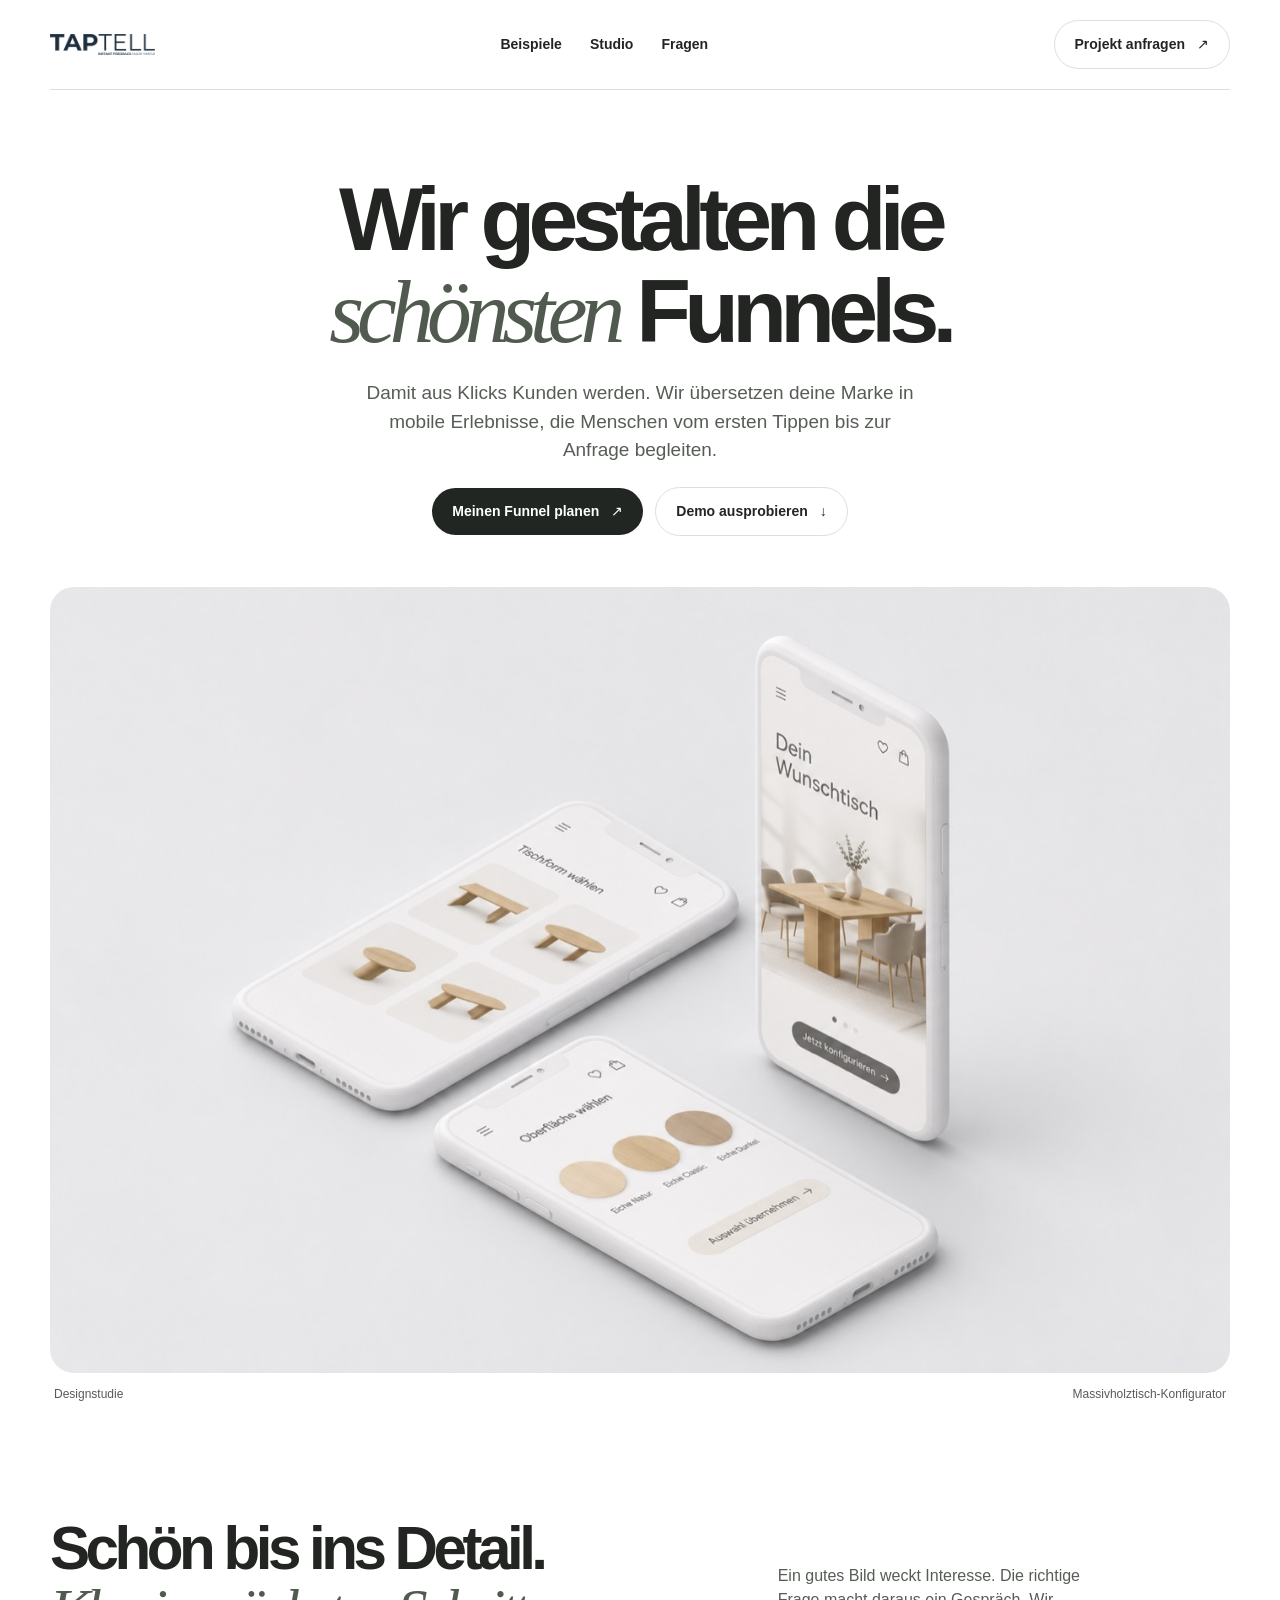
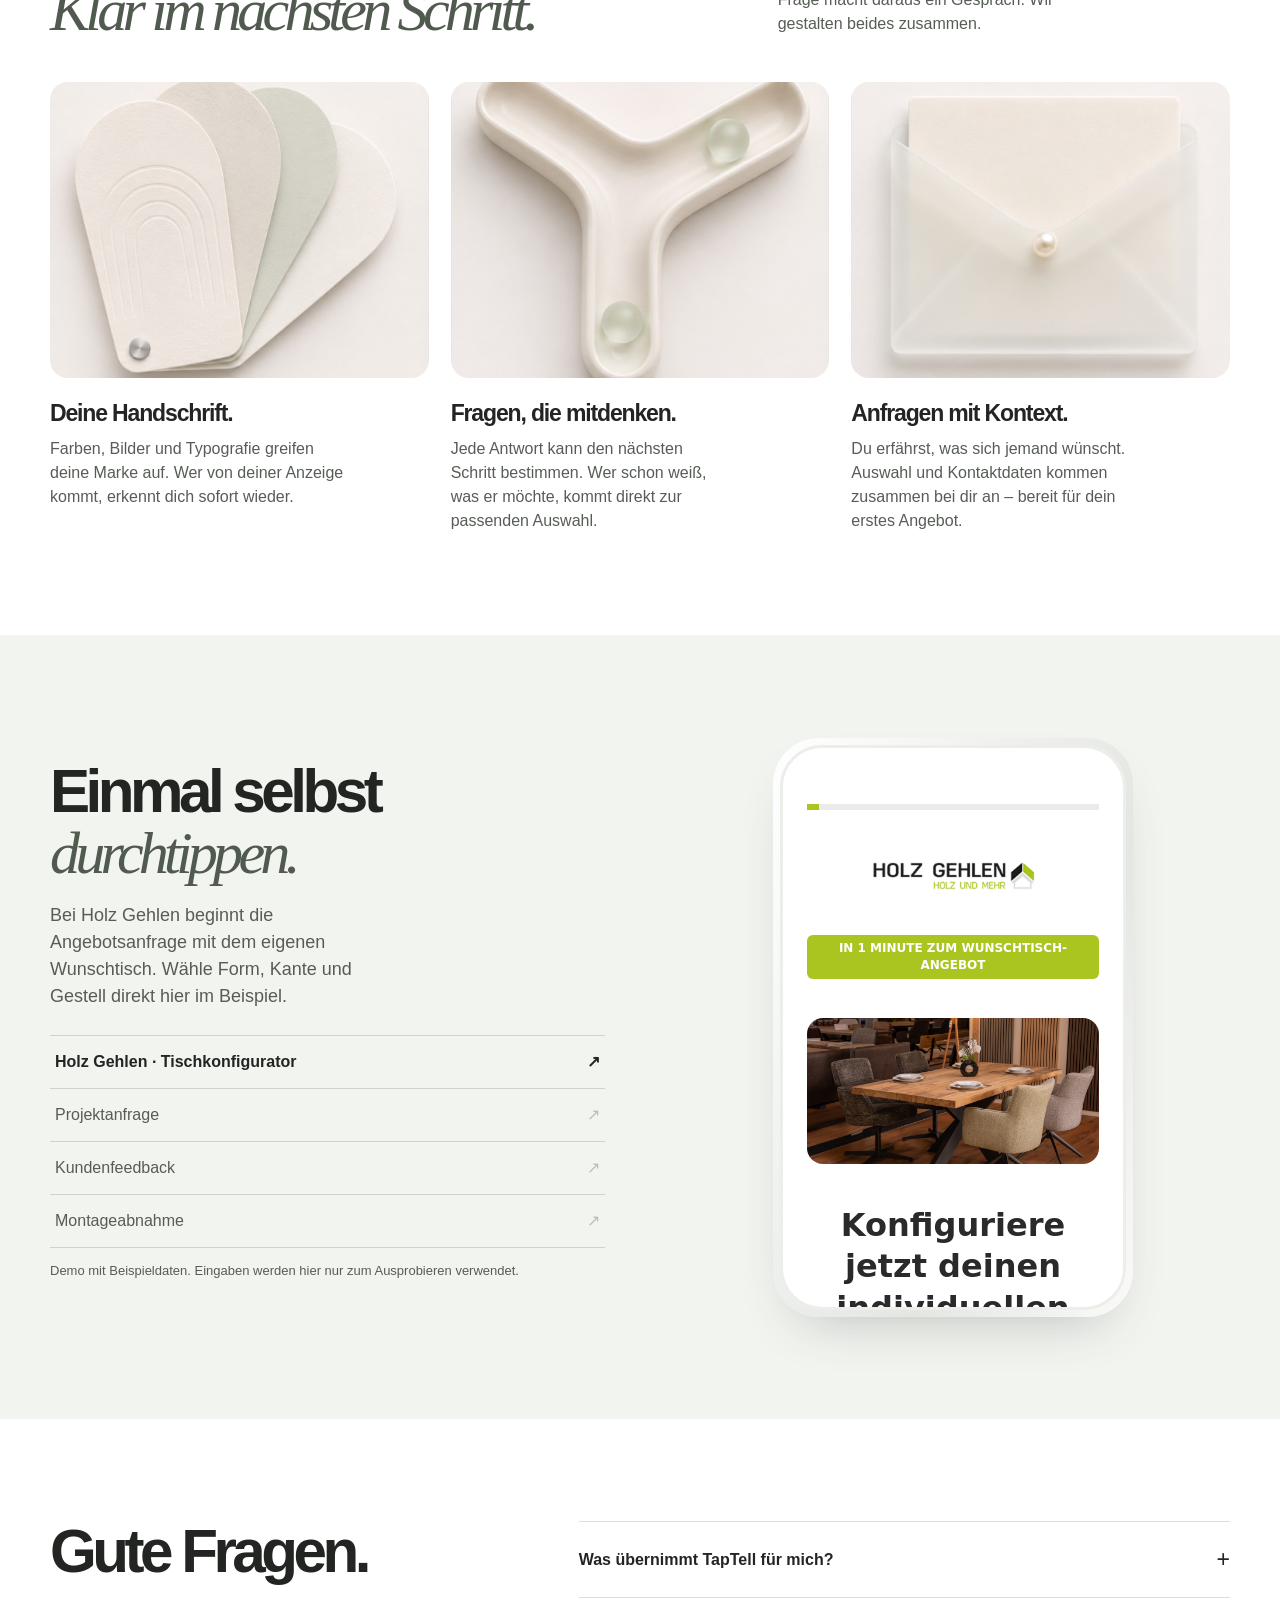
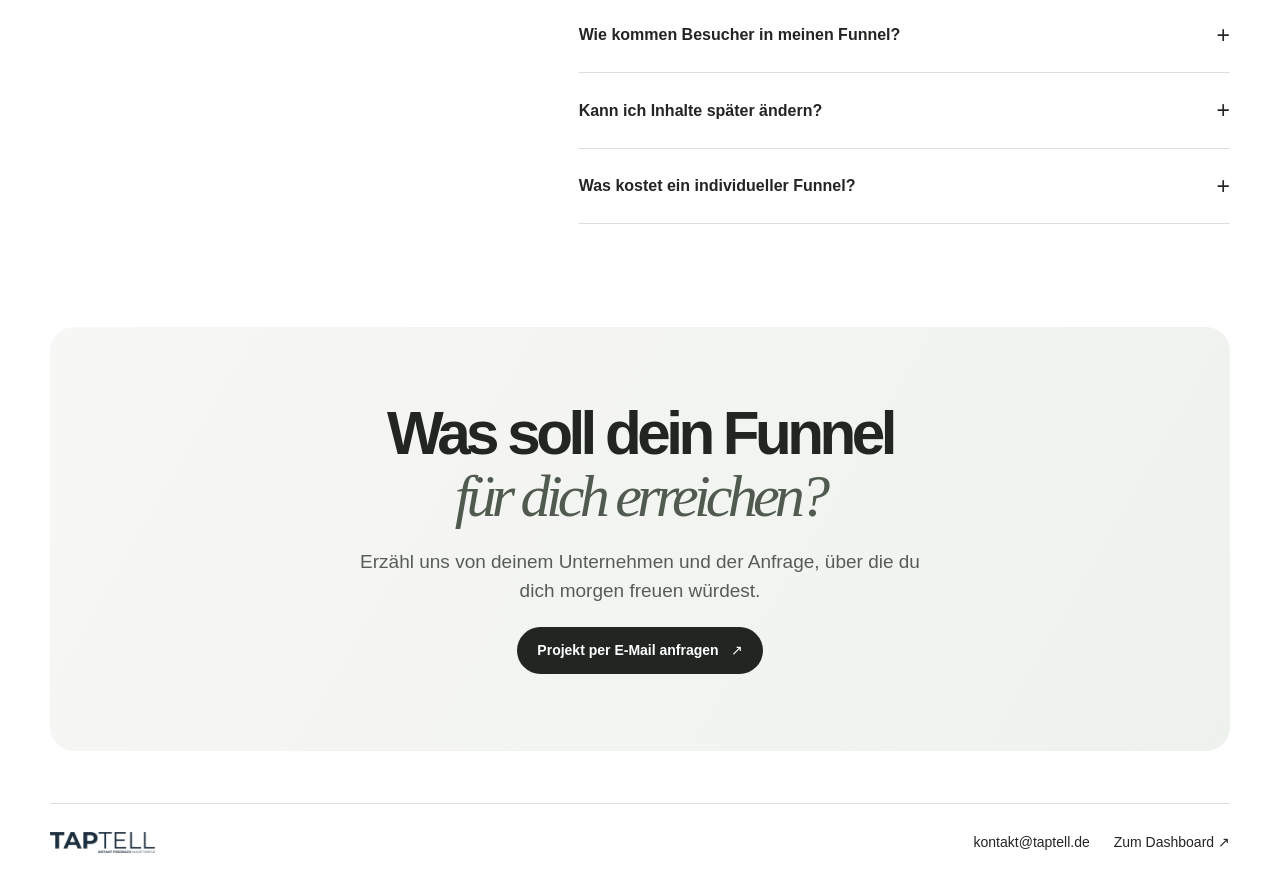
==== commit 83061576: "TapTell-Startseite als dezentes Funnel-Studio mit bedienbarer Gehlen-Demo gestalten" ====
--- a/landing/index.html
+++ b/landing/index.html
@@ -1,789 +1,26 @@
-<!DOCTYPE html>
+<!doctype html>
 <html lang="de">
 <head>
-<meta charset="utf-8">
-<meta name="viewport" content="width=device-width,initial-scale=1,viewport-fit=cover">
-<title>TapTell – Instant Data. Made Simple.</title>
-<meta name="description" content="Mobile Funnels für Leadgenerierung, Konfiguratoren, Montageberichte und Feedback – in wenigen Klicks auf dem Handy ausgefüllt, sofort strukturiert bei dir.">
-<meta name="theme-color" content="#fbfbfd">
-<link rel="icon" href="../src/logo-t.png">
-<link rel="preconnect" href="https://fonts.googleapis.com">
-<link rel="preconnect" href="https://fonts.gstatic.com" crossorigin>
-<link rel="stylesheet" href="https://fonts.googleapis.com/css2?family=Geist:wght@400;500;600;700&display=swap">
-<link rel="stylesheet" href="../src/player.css">
-<style>
-/* =========================================================
-   TapTell Landingpage
-   Bewegung nach den Emil-Kowalski-Skills (apple-design, choreograph):
-   kräftige Ease-out-Kurven, Druck-Feedback, Hover nur mit Maus,
-   sanfte Variante bei „Bewegung reduzieren“.
-   ========================================================= */
-:root{
-  --bg:#fbfbfd;--bg2:#f5f5f7;--card:#fff;--ink:#1d1d1f;--ink2:#424245;--mut:#6e6e73;--line:#e8e8ed;
-  --a:#1c2e3d;--a2:#13212c;--blue:#2f5bd3;--green:#0f9f6e;
-  --r:22px;--r-sm:14px;
-  --font:'Geist',system-ui,-apple-system,sans-serif;
-  --ease-out:cubic-bezier(.23,1,.32,1);--ease-in-out:cubic-bezier(.77,0,.175,1);--ease-drawer:cubic-bezier(.32,.72,0,1);
-  /* Haarlinie + weicher Schatten: Karten wirken gestochen scharf statt schwammig */
-  --sh:0 0 0 1px rgba(0,0,0,.05),0 1px 2px rgba(0,0,0,.04),0 12px 32px -16px rgba(0,0,0,.14);
-  --grid:rgba(28,46,61,.07);
-  --max:1120px;--gut:clamp(16px,4vw,32px);
-}
-*{box-sizing:border-box}
-html{scroll-behavior:smooth;scroll-padding-top:76px;-webkit-text-size-adjust:100%}
-body{margin:0;background:var(--bg);color:var(--ink);font:400 17px/1.55 var(--font);-webkit-font-smoothing:antialiased;text-rendering:optimizeLegibility;overflow-x:hidden}
-::selection{background:#d5dee7}
-a{color:inherit}
-img{max-width:100%;display:block}
-.wrap{max-width:var(--max);margin:0 auto;padding:0 var(--gut)}
-section{position:relative}
-.h1,.h2,.h3{text-wrap:balance}
-p{text-wrap:pretty}
-
-/* ---- Typo: Laufweite & Zeilenhöhe je Größe ---- */
-.eyebrow{display:inline-flex;align-items:center;gap:8px;font-size:14px;font-weight:500;color:var(--ink2);background:var(--card);border:1px solid var(--line);padding:6px 12px 6px 8px;border-radius:999px;box-shadow:0 1px 2px rgba(0,0,0,.04)}
-.eyebrow i{width:8px;height:8px;border-radius:50%;background:var(--green);box-shadow:0 0 0 4px rgba(15,159,110,.14)}
-.h1{font-size:clamp(42px,6vw,76px);line-height:1.02;letter-spacing:-.04em;font-weight:650;margin:22px 0 0}
-.h2{font-size:clamp(34px,4.6vw,56px);line-height:1.06;letter-spacing:-.035em;font-weight:650;margin:0}
-.h3{font-size:clamp(20px,2vw,24px);line-height:1.2;letter-spacing:-.02em;font-weight:600;margin:0}
-.lead{font-size:clamp(18px,1.6vw,21px);line-height:1.5;color:var(--mut);margin:20px 0 0;max-width:34em;letter-spacing:-.005em}
-.muted{color:var(--mut)}
-.grad{background:linear-gradient(100deg,#1c2e3d 10%,#2f5bd3 55%,#0f9f6e 95%);-webkit-background-clip:text;background-clip:text;color:transparent}
-.sec-head{text-align:center;max-width:760px;margin:0 auto}
-.sec-head .lead{margin-left:auto;margin-right:auto}
-.kicker{font-size:15px;font-weight:600;color:var(--blue);margin:0 0 12px;letter-spacing:-.005em}
-
-/* ---- Buttons: Druck-Feedback ---- */
-.btn{appearance:none;border:0;display:inline-flex;align-items:center;justify-content:center;gap:8px;height:48px;padding:0 22px;border-radius:999px;font:600 16px/1 var(--font);letter-spacing:-.01em;cursor:pointer;text-decoration:none;transition:transform 160ms var(--ease-out),background-color 150ms ease,box-shadow 150ms ease,color 150ms ease;white-space:nowrap}
-.btn:active{transform:scale(.97)}
-.btn.pri{background:var(--a);color:#fff;box-shadow:0 1px 2px rgba(28,46,61,.3),0 8px 24px -10px rgba(28,46,61,.55)}
-.btn.sec{background:transparent;color:var(--a);box-shadow:inset 0 0 0 1.5px rgba(28,46,61,.18)}
-.btn svg{width:18px;height:18px;transition:transform 200ms var(--ease-out)}
-@media (hover:hover) and (pointer:fine){
-  .btn.pri:hover{background:var(--a2)}
-  .btn.sec:hover{box-shadow:inset 0 0 0 1.5px rgba(28,46,61,.4)}
-  .btn:hover svg.mv{transform:translateX(3px)}
-  .btn.down:hover svg.mv{transform:translateY(3px)}
-  .btn.inv:hover{background:#e8edf2}
-  .btn.ghost-d:hover{box-shadow:inset 0 0 0 1.5px rgba(255,255,255,.5)}
-}
-.btn.inv{background:#fff;color:var(--a);box-shadow:0 8px 24px -10px rgba(0,0,0,.5)}
-.btn.ghost-d{background:transparent;color:#fff;box-shadow:inset 0 0 0 1.5px rgba(255,255,255,.24)}
-.btn:focus-visible,.tab:focus-visible,.faq summary:focus-visible,.nav a:focus-visible,footer a:focus-visible,.price .o:focus-visible,.smiles button:focus-visible{outline:none;box-shadow:0 0 0 4px rgba(47,91,211,.25)}
-
-/* ---- Navigation: durchscheinendes Material, Kante erst beim Scrollen ---- */
-.nav{position:fixed;inset:0 0 auto 0;z-index:50;padding-top:env(safe-area-inset-top);background:rgba(251,251,253,.72);-webkit-backdrop-filter:saturate(180%) blur(20px);backdrop-filter:saturate(180%) blur(20px);transition:box-shadow 200ms ease}
-.nav.scrolled{box-shadow:0 1px 0 rgba(0,0,0,.06)}
-.nav .wrap{display:flex;align-items:center;height:60px;gap:28px}
-.nav .logo img{height:22px;width:auto}
-.nav .links{display:flex;gap:26px;margin-left:auto}
-.nav .links a{font-size:14px;color:var(--mut);text-decoration:none;transition:color 150ms ease;border-radius:6px}
-.nav .links a[aria-current="true"]{color:var(--ink)}
-@media (hover:hover) and (pointer:fine){.nav .links a:hover{color:var(--ink)}}
-.nav .btn{height:36px;padding:0 16px;font-size:14px}
-@media (max-width:820px){.nav .links{display:none}.nav .btn{margin-left:auto}}
-@media (prefers-reduced-transparency:reduce){.nav{background:var(--bg);-webkit-backdrop-filter:none;backdrop-filter:none}}
-
-/* ---- Hero ---- */
-/* clip statt hidden: kein Scroll-Container, sonst schiebt scrollIntoView im Demo-Funnel den Hero zur Seite */
-.hero{padding:clamp(100px,11vw,124px) 0 clamp(64px,8vw,104px);overflow:hidden;overflow:clip;isolation:isolate}
-/* feines Raster, das zum Rand hin ausläuft – technische Präzision ohne Lärm */
-.hero:before{content:"";position:absolute;inset:0;z-index:-1;background-image:linear-gradient(var(--grid) 1px,transparent 1px),linear-gradient(90deg,var(--grid) 1px,transparent 1px);background-size:56px 56px;background-position:center -1px;-webkit-mask-image:radial-gradient(ellipse 62% 58% at 72% 42%,#000 10%,transparent 72%);mask-image:radial-gradient(ellipse 62% 58% at 72% 42%,#000 10%,transparent 72%)}
-@media (max-width:900px){.hero:before{-webkit-mask-image:radial-gradient(ellipse 90% 40% at 50% 62%,#000 10%,transparent 72%);mask-image:radial-gradient(ellipse 90% 40% at 50% 62%,#000 10%,transparent 72%)}}
-.hero .wrap{display:grid;grid-template-columns:minmax(0,1.2fr) minmax(0,.8fr);gap:clamp(32px,5vw,72px);align-items:center}
-.hero .cta{display:flex;gap:12px;flex-wrap:wrap;margin-top:34px}
-.hero .note{margin-top:22px;font-size:14px;color:var(--mut);display:flex;gap:18px;flex-wrap:wrap}
-.hero .note span{display:inline-flex;align-items:center;gap:6px}
-.hero .note svg{width:16px;height:16px;color:var(--green)}
-@media (max-width:900px){.hero .wrap{grid-template-columns:minmax(0,1fr)}.hero .copy{text-align:center}.hero .copy .lead{margin-left:auto;margin-right:auto}.hero .cta,.hero .note{justify-content:center}}
-
-/* Handy mit echter Live-Demo */
-.demo{position:relative;display:flex;flex-direction:column;align-items:center;gap:18px}
-.demo:before{content:"";position:absolute;z-index:-1;left:50%;top:52%;width:150%;aspect-ratio:1;transform:translate(-50%,-50%);border-radius:50%;background:radial-gradient(closest-side,rgba(47,91,211,.16),rgba(15,159,110,.07) 55%,transparent);pointer-events:none}
-.tabs{position:relative;display:inline-flex;padding:4px;background:rgba(0,0,0,.05);border-radius:999px}
-.tabs .ind{position:absolute;top:4px;left:4px;height:calc(100% - 8px);border-radius:999px;background:var(--card);box-shadow:0 1px 2px rgba(0,0,0,.08),0 2px 8px -2px rgba(0,0,0,.08);transition:transform 320ms var(--ease-out),width 320ms var(--ease-out)}
-.tab{position:relative;z-index:1;appearance:none;border:0;background:none;padding:8px clamp(10px,2.6vw,16px);border-radius:999px;font:500 14px/1.2 var(--font);color:var(--mut);cursor:pointer;transition:color 200ms ease,transform 160ms var(--ease-out)}
-.tab:active{transform:scale(.97)}
-@media (hover:hover) and (pointer:fine){.tab:hover{color:var(--ink2)}}
-.tab[aria-selected="true"]{color:var(--ink)}
-/* Handy passt immer komplett in den ersten Bildschirm */
-.phone{position:relative;width:min(340px,86vw);aspect-ratio:340/700;min-height:0;border-radius:52px;background:#0d0d0f;padding:11px;box-shadow:0 0 0 1px #2a2a2e,inset 0 0 0 2px #3a3a3f,0 50px 100px -40px rgba(28,46,61,.55),0 30px 60px -30px rgba(0,0,0,.35)}
-@media (min-width:901px){.phone{width:min(340px,max(280px,calc((100svh - 250px) * .486)))}}
-.phone .island{position:absolute;top:21px;left:50%;transform:translateX(-50%);width:92px;height:27px;border-radius:20px;background:#0d0d0f;z-index:5}
-.phone .scr{position:relative;width:100%;height:100%;border-radius:42px;overflow:auto;background:#fff;scrollbar-width:none;overscroll-behavior:contain}
-.phone .scr::-webkit-scrollbar{display:none}
-@media (pointer:coarse){.phone .scr{overscroll-behavior:auto}} /* am Ende des Funnels scrollt die Seite weiter, statt festzuhängen */
-.phone .sbar{position:sticky;top:0;z-index:4;height:46px;display:flex;align-items:center;justify-content:space-between;padding:0 28px 0 32px;font-size:14px;font-weight:600;pointer-events:none}
-.phone .sbar i{width:24px;height:11px;border:1.5px solid currentColor;border-radius:4px;position:relative;opacity:.85}
-.phone .sbar i:after{content:"";position:absolute;inset:1.5px 5px 1.5px 1.5px;background:currentColor;border-radius:1px}
-.phone .host{min-height:calc(100% - 46px);display:flex;flex-direction:column;transition:opacity 180ms ease,filter 180ms ease}
-.phone .host.swap{opacity:0;filter:blur(2px)}
-.phone .host>.fp{flex:1}
-.demo .hint{font-size:13px;color:var(--mut);display:flex;align-items:center;gap:6px}
-.demo .hint svg{width:15px;height:15px}
-/* Mitteilung wie auf dem iPhone: zeigt, wie die Anfrage bei dir ankommt.
-   Rein: 460 ms Schubladen-Kurve · Raus: schneller, 240 ms */
-.demo-note{position:absolute;left:20px;right:20px;top:54px;z-index:7;display:flex;gap:10px;align-items:flex-start;padding:11px 12px;border-radius:20px;background:rgba(242,242,247,.88);-webkit-backdrop-filter:saturate(180%) blur(20px);backdrop-filter:saturate(180%) blur(20px);box-shadow:0 0 0 .5px rgba(0,0,0,.08),0 14px 34px -12px rgba(0,0,0,.4);color:#1d1d1f;pointer-events:none;opacity:0;transform:translateY(-14px) scale(.96);transform-origin:top center;transition:transform 240ms var(--ease-out),opacity 180ms ease}
-.demo-note.on{opacity:1;transform:none;transition:transform 460ms var(--ease-drawer),opacity 160ms ease}
-.demo-note .app{width:32px;height:32px;border-radius:9px;background:var(--a);color:#fff;display:grid;place-items:center;flex:none;font-weight:700;font-size:16px;letter-spacing:-.04em}
-.demo-note div{flex:1;min-width:0;line-height:1.3}
-.demo-note b{display:flex;justify-content:space-between;gap:8px;font-size:13px;font-weight:600}
-.demo-note b small{font-weight:400;font-size:12px;color:#8e8e93}
-.demo-note p{margin:2px 0 0;font-size:13px;color:#1d1d1f}
-.demo-note p+p{color:#6e6e73;font-size:12px}
-
-/* ---- Kanäle ---- */
-.channels{padding:0 0 clamp(64px,8vw,104px)}
-.channels .sec-head{max-width:var(--max);border-top:1px solid var(--line);padding-top:36px}
-.channels .lbl{margin:0;font-size:13px;font-weight:600;letter-spacing:.08em;text-transform:uppercase;color:var(--mut)}
-.chips{display:flex;flex-wrap:wrap;gap:12px clamp(20px,3.4vw,44px);justify-content:center;margin-top:20px}
-.chip{display:inline-flex;align-items:center;gap:9px;font-size:16px;font-weight:500;color:var(--ink2);letter-spacing:-.01em}
-.chip svg{width:20px;height:20px;color:var(--mut)}
-
-/* ---- So geht's ---- */
-.steps{padding:clamp(70px,9vw,120px) 0;background:var(--bg2)}
-.steps .grid{display:grid;grid-template-columns:repeat(3,minmax(0,1fr));gap:18px;margin-top:56px}
-.step{background:var(--card);border-radius:var(--r);padding:28px 26px 30px;box-shadow:var(--sh)}
-.step .num{font-size:15px;font-weight:600;color:var(--blue);letter-spacing:-.01em}
-.step .h3{margin-top:10px}
-.step p{margin:10px 0 0;color:var(--mut);font-size:16px}
-.step .vis{height:150px;margin:0 -6px 22px;border-radius:var(--r-sm);background:var(--bg2);display:grid;place-items:center;overflow:hidden;position:relative}
-@media (max-width:860px){.steps .grid{grid-template-columns:minmax(0,1fr)}}
-/* kleine Illustrationen aus CSS */
-.mini-tpl{display:flex;gap:10px}
-.mini-tpl span{width:58px;height:96px;border-radius:12px;background:#fff;box-shadow:var(--sh);position:relative;overflow:hidden}
-.mini-tpl span:before{content:"";position:absolute;left:8px;right:8px;top:12px;height:30px;border-radius:6px;background:var(--c)}
-.mini-tpl span:after{content:"";position:absolute;left:8px;right:16px;top:50px;height:6px;border-radius:3px;background:#e8e8ed;box-shadow:0 12px 0 #e8e8ed,0 24px 0 #e8e8ed}
-.mini-tpl span:nth-child(2){transform:translateY(-8px)}
-.mini-edit{width:180px;padding:14px;border-radius:14px;background:#fff;box-shadow:var(--sh);display:flex;flex-direction:column;gap:10px}
-.mini-edit b{font-size:12px;color:var(--mut);font-weight:500}
-.sw{display:flex;gap:8px}.sw i{width:22px;height:22px;border-radius:50%;background:var(--c);box-shadow:inset 0 0 0 2px #fff,0 0 0 1px #e8e8ed}
-.sw i.on{box-shadow:inset 0 0 0 2px #fff,0 0 0 2px var(--a)}
-.mini-edit .bar{height:8px;border-radius:4px;background:#e8e8ed;position:relative}
-.mini-edit .bar:after{content:"";position:absolute;inset:0 40% 0 0;border-radius:4px;background:var(--a)}
-.mini-share{display:flex;align-items:center;gap:14px}
-.qr{width:84px;height:84px;padding:8px;border-radius:12px;background:#fff;box-shadow:var(--sh);display:grid;grid-template-columns:repeat(7,1fr);gap:2px}
-.qr i{border-radius:2px;background:var(--ink)}.qr i.o{background:transparent}
-.mini-share .lnk{font-size:13px;font-weight:500;padding:9px 12px;border-radius:999px;background:#fff;box-shadow:var(--sh);color:var(--ink2);white-space:nowrap}
-
-/* ---- Funktionen (Bento) ---- */
-.features{padding:clamp(80px,10vw,140px) 0}
-.bento{display:grid;grid-template-columns:repeat(6,minmax(0,1fr));gap:18px;margin-top:56px}
-.card{background:var(--card);border-radius:var(--r);padding:28px;box-shadow:var(--sh);overflow:hidden;position:relative;display:flex;flex-direction:column}
-.card p{margin:10px 0 0;color:var(--mut);font-size:16px}
-.card .vis{margin-top:auto;padding-top:26px}
-.c-4{grid-column:span 4}.c-3{grid-column:span 3}.c-2{grid-column:span 2}
-@media (max-width:980px){.c-4,.c-3,.c-2{grid-column:span 3}}
-@media (max-width:680px){.bento{grid-template-columns:minmax(0,1fr)}.c-4,.c-3,.c-2{grid-column:auto}}
-.tag{display:inline-flex;align-self:flex-start;font-size:12px;font-weight:600;color:var(--a);background:#eef2f6;border-radius:999px;padding:4px 10px;margin-bottom:14px}
-/* Preis-Karte */
-.price{display:flex;gap:14px;align-items:stretch;flex-wrap:wrap}
-.price .opts{display:flex;flex-direction:column;gap:8px;flex:1;min-width:200px}
-.price .o{display:flex;align-items:center;gap:10px;padding:11px 12px;border-radius:12px;background:var(--bg2);font-size:15px;color:var(--ink2);border:1.5px solid transparent}
-.price .o.sel{border-color:var(--a);background:#eef2f6;color:var(--ink)}
-.price .o em{font-style:normal;margin-left:auto;font-size:13px;color:var(--mut)}
-.price .tot{flex:1;min-width:200px;border-radius:16px;background:var(--a);color:#fff;padding:18px 20px;display:flex;flex-direction:column;justify-content:space-between}
-.price .tot small{opacity:.7;font-size:13px}
-.price .tot b{font-size:clamp(26px,3vw,34px);letter-spacing:-.03em;font-weight:650;font-variant-numeric:tabular-nums;line-height:1.1;margin-top:6px}
-.price .tot span{font-size:13px;opacity:.75;margin-top:8px}
-/* Feedback-Karte */
-/* gezeichnete Gesichter statt System-Emojis: gleiche Strichstärke wie alle Icons */
-.smiles{display:flex;gap:6px}
-.smiles button{appearance:none;border:0;flex:1;max-width:48px;aspect-ratio:1;border-radius:14px;background:var(--bg2);color:var(--mut);display:grid;place-items:center;cursor:pointer;padding:0;transition:transform 160ms var(--ease-out),background-color 150ms ease,color 150ms ease}
-.smiles button svg{width:62%;height:62%}
-.smiles button:active{transform:scale(.94)}
-.smiles button.on{background:var(--a);color:#fff}
-@media (hover:hover) and (pointer:fine){.smiles button:not(.on):hover{color:var(--ink2);background:#ececf0}}
-.route{margin-top:14px;display:flex;align-items:center;gap:10px;font-size:14px;color:var(--ink2);min-height:40px}
-.route .pill{display:inline-flex;align-items:center;gap:7px;padding:8px 12px;border-radius:999px;background:var(--bg2);font-weight:500;transition:opacity 180ms ease,transform 240ms var(--ease-out),filter 180ms ease}
-.route .pill svg{width:15px;height:15px;color:var(--a)}
-.route .pill.swap{opacity:0;transform:translateY(4px);filter:blur(2px)}
-.route>svg{width:16px;height:16px;flex:none;color:var(--mut)}
-/* Ablauf-Karte: kleiner Verzweigungsbaum, Linien zeichnen sich beim Einblenden */
-.tree{display:flex;flex-direction:column;align-items:center}
-.tree svg{width:100%;height:auto;display:block;color:#c5ccd6;margin:-1px 0}
-.tree .lk{stroke-dasharray:1;stroke-dashoffset:1;transition:stroke-dashoffset 700ms var(--ease-in-out) 250ms}
-.in-view .tree .lk{stroke-dashoffset:0}
-.tree .kids{display:grid;grid-template-columns:1fr 1fr;gap:10px;width:100%}
-.tree .kids>div{display:flex;flex-direction:column;align-items:center;gap:6px;opacity:0;transform:translateY(6px);transition:opacity 400ms var(--ease-out),transform 500ms var(--ease-out);transition-delay:700ms}
-.tree .kids>div+div{transition-delay:780ms}
-.in-view .tree .kids>div{opacity:1;transform:none}
-.node{padding:8px 12px;border-radius:10px;background:var(--bg2);font-size:13px;font-weight:500;color:var(--ink2);white-space:nowrap}
-.node.n{background:var(--a);color:#fff}
-.edge{font-size:12px;font-weight:500;color:var(--blue);background:#eef3fe;padding:3px 9px;border-radius:999px}
-/* Montagebericht */
-.report{display:flex;flex-direction:column;gap:8px}
-.report .ck{display:flex;align-items:center;gap:10px;font-size:14px;color:var(--ink2);padding:9px 11px;border-radius:10px;background:var(--bg2)}
-.report .ck svg{width:16px;height:16px;padding:2px;border-radius:5px;background:#dfe3e8;color:transparent;flex:none;transition:background-color 200ms ease,color 200ms ease}
-.report .ck.on svg{background:var(--a);color:#fff}
-.report .sig{margin-top:4px;border-bottom:1.5px dashed #c7c7cc;padding-bottom:4px;position:relative}
-.report .sig svg{width:100%;height:40px;color:var(--a)}
-.report .sig span{position:absolute;right:0;bottom:-20px;font-size:11px;color:var(--mut)}
-.sigp{stroke-dasharray:420;stroke-dashoffset:420;transition:stroke-dashoffset 1400ms var(--ease-out) 300ms}
-.in-view .sigp{stroke-dashoffset:0}
-/* Benachrichtigung */
-.mail{border-radius:14px;background:var(--bg2);padding:14px;display:flex;flex-direction:column;gap:8px}
-.mail .top{display:flex;align-items:center;gap:10px;font-size:14px;font-weight:600}
-.mail .top i{width:30px;height:30px;border-radius:8px;background:var(--a);display:grid;place-items:center;color:#fff}
-.mail .top i svg{width:16px;height:16px}
-.mail .top small{display:block;font-weight:400;color:var(--mut);font-size:12px}
-.mail .ln{height:7px;border-radius:4px;background:#e2e2e7}
-.mail .ln.s{width:60%}
-.hooks{display:flex;gap:6px;flex-wrap:wrap;margin-top:10px}
-.hooks span{font-size:12px;font-weight:500;padding:5px 10px;border-radius:999px;background:var(--card);border:1px solid var(--line);color:var(--ink2)}
-/* Domain */
-.browser{border-radius:14px;background:var(--card);box-shadow:0 0 0 1px var(--line),0 12px 28px -18px rgba(0,0,0,.25);overflow:hidden}
-.bbar{display:flex;align-items:center;gap:6px;padding:9px 10px;background:var(--bg2);border-bottom:1px solid var(--line)}
-.bbar>i{width:10px;height:10px;border-radius:50%;background:#dcdce1;flex:none}
-.urlbar{flex:1;min-width:0;margin-left:8px;display:flex;align-items:center;justify-content:center;gap:6px;padding:6px 10px;border-radius:8px;background:var(--card);font-size:13px;color:var(--ink2);white-space:nowrap;overflow:hidden}
-.urlbar span{overflow:hidden;text-overflow:ellipsis}
-.urlbar svg{width:13px;height:13px;color:var(--green);flex:none}
-.urlbar b{color:var(--ink);font-weight:600}
-.bbody{display:flex;align-items:center;gap:16px;padding:16px}
-.bbody .bimg{width:72px;aspect-ratio:1;border-radius:10px;background:linear-gradient(150deg,#3f8a66,#2f6b4f);flex:none}
-.bbody .btx{flex:1;display:flex;flex-direction:column;gap:7px}
-.bbody .bl{height:8px;border-radius:4px;background:#e8e8ed}
-.bbody .bl.t{height:11px;width:70%;background:#2f6b4f;opacity:.85}
-.bbody .bl.s{width:55%}
-.bbody .bb{margin-top:3px;height:24px;width:46%;border-radius:999px;background:#2f6b4f}
-/* Statistik */
-.stats .kpis{display:flex;gap:clamp(16px,3vw,28px);margin-bottom:16px}
-.stats .kpis small{display:block;font-size:12px;color:var(--mut)}
-.stats .kpis b{font-size:22px;font-weight:650;letter-spacing:-.03em;font-variant-numeric:tabular-nums}
-.stats .kpis b em{font-style:normal;font-size:12px;font-weight:600;color:var(--green);margin-left:6px;letter-spacing:0}
-.bars{display:flex;align-items:flex-end;gap:6px;height:104px}
-.bars i{flex:1;border-radius:6px 6px 3px 3px;background:#e2e8f0;height:var(--h);transform-origin:bottom;transform:scaleY(.15);transition:transform 700ms var(--ease-out)}
-.bars i.hi{background:var(--a)}
-.in-view .bars i{transform:none}
-.bars i:nth-child(2){transition-delay:40ms}.bars i:nth-child(3){transition-delay:80ms}.bars i:nth-child(4){transition-delay:110ms}.bars i:nth-child(5){transition-delay:140ms}.bars i:nth-child(6){transition-delay:165ms}.bars i:nth-child(7){transition-delay:185ms}
-.legal{display:flex;flex-direction:column;gap:10px}
-.legal div{display:flex;align-items:center;gap:10px;font-size:15px;color:var(--ink2)}
-@media (max-width:680px){.legal-wrap{grid-template-columns:minmax(0,1fr)!important}}
-.legal svg{width:18px;height:18px;color:var(--green);flex:none}
-
-/* ---- Dunkler Abschnitt: Offline → Online ---- */
-.offline{background:#0b0d12;color:#f5f5f7;padding:clamp(90px,11vw,150px) 0;overflow:hidden;overflow:clip;isolation:isolate}
-.offline:before{content:"";position:absolute;z-index:-1;right:-10%;top:-20%;width:70%;aspect-ratio:1;border-radius:50%;background:radial-gradient(closest-side,rgba(47,91,211,.22),transparent);pointer-events:none}
-.offline .kicker{color:#8fb0ff}
-.offline .lead{color:#a1a1a6}
-.offline .grid{display:grid;grid-template-columns:minmax(0,1fr) minmax(0,1fr);gap:clamp(32px,6vw,80px);align-items:center}
-.timeline{list-style:none;padding:0;margin:40px 0 0;display:flex;flex-direction:column;gap:6px}
-.timeline li{display:flex;gap:16px;padding:16px 0;border-top:1px solid rgba(255,255,255,.08)}
-.timeline li:first-child{border-top:0}
-.timeline .t{font-size:13px;font-weight:600;color:#8fb0ff;width:56px;flex:none;padding-top:3px;font-variant-numeric:tabular-nums}
-.timeline b{display:block;font-size:18px;font-weight:600;letter-spacing:-.015em}
-.timeline span{color:#a1a1a6;font-size:15px}
-.feed{display:flex;flex-direction:column;gap:12px;justify-self:center;width:min(420px,100%)}
-.feed-head{display:flex;align-items:center;gap:8px;font-size:13px;font-weight:500;color:#a1a1a6;padding:0 4px 4px}
-.feed-head i{position:relative;width:8px;height:8px;border-radius:50%;background:#34d399}
-.feed-head i:before{content:"";position:absolute;inset:0;border-radius:50%;background:#34d399;animation:live 2.4s var(--ease-out) infinite}
-@keyframes live{0%{transform:scale(1);opacity:.6}70%,100%{transform:scale(2.6);opacity:0}}
-.feed-head span{margin-left:auto;font-variant-numeric:tabular-nums}
-.note-card{display:flex;align-items:center;gap:14px;padding:16px 18px;border-radius:20px;background:rgba(255,255,255,.07);border:1px solid rgba(255,255,255,.08);-webkit-backdrop-filter:blur(20px);backdrop-filter:blur(20px);box-shadow:inset 0 1px 0 rgba(255,255,255,.06);opacity:0;transform:translateY(16px) scale(.98);transition:opacity 600ms var(--ease-out),transform 700ms var(--ease-out);transition-delay:calc(var(--i)*110ms + 200ms)}
-.feed.in-view .note-card{opacity:1;transform:none}
-.note-card .ic{width:40px;height:40px;border-radius:12px;background:rgba(143,176,255,.14);color:#8fb0ff;display:grid;place-items:center;flex:none}
-.note-card .ic svg{width:20px;height:20px}
-.note-card div{flex:1;min-width:0}
-.note-card b{display:block;font-size:15px;font-weight:600;letter-spacing:-.01em;white-space:nowrap;overflow:hidden;text-overflow:ellipsis}
-.note-card span{display:block;font-size:13px;color:#a1a1a6;white-space:nowrap;overflow:hidden;text-overflow:ellipsis}
-.note-card small{font-size:12px;color:#86868b;flex:none;align-self:flex-start}
-.note-card:nth-child(n+3){opacity:0}
-.feed.in-view .note-card:nth-child(3){opacity:.75}.feed.in-view .note-card:nth-child(4){opacity:.5}
-@media (max-width:860px){.offline .grid{grid-template-columns:minmax(0,1fr)}.feed{order:-1}}
-
-/* ---- Anwendungsfälle ---- */
-.cases{padding:clamp(80px,10vw,140px) 0}
-.cases .grid{display:grid;grid-template-columns:repeat(3,minmax(0,1fr));gap:18px;margin-top:56px}
-.case{background:var(--card);border-radius:var(--r);padding:28px;box-shadow:var(--sh);display:flex;flex-direction:column}
-.case .ic{width:44px;height:44px;border-radius:12px;background:#eef2f6;color:var(--a);display:grid;place-items:center;margin-bottom:18px}
-.case .ic svg{width:22px;height:22px}
-.case p{margin:10px 0 0;color:var(--mut);font-size:16px}
-.case ul{list-style:none;padding:0;margin:18px 0 0;display:flex;flex-direction:column;gap:8px;font-size:15px;color:var(--ink2)}
-.case li{display:flex;gap:8px;align-items:flex-start}
-.case li svg{width:16px;height:16px;color:var(--green);flex:none;margin-top:4px}
-@media (max-width:900px){.cases .grid{grid-template-columns:minmax(0,1fr)}}
-
-/* ---- FAQ: weiche Höhe über grid-template-rows ---- */
-.faqs{padding:clamp(70px,9vw,120px) 0;background:var(--bg2)}
-.faq-list{max-width:760px;margin:48px auto 0}
-.faq{border-bottom:1px solid var(--line)}
-.faq summary{list-style:none;display:flex;align-items:center;gap:16px;padding:22px 2px;cursor:pointer;font-size:18px;font-weight:600;letter-spacing:-.015em}
-.faq summary::-webkit-details-marker{display:none}
-.faq summary .pm{margin-left:auto;width:28px;height:28px;border-radius:50%;background:var(--card);display:grid;place-items:center;flex:none;box-shadow:0 1px 2px rgba(0,0,0,.06);transition:transform 300ms var(--ease-out)}
-.faq summary .pm svg{width:14px;height:14px}
-.faq[open] summary .pm{transform:rotate(45deg)}
-.faq .ans{display:grid;grid-template-rows:0fr;transition:grid-template-rows 320ms var(--ease-out)}
-.faq[open] .ans{grid-template-rows:1fr}
-.faq .ans>div{overflow:hidden}
-.faq .ans p{margin:0;padding:0 2px 22px;color:var(--mut);font-size:16px;max-width:42em}
-
-/* ---- Abschluss ---- */
-.final{padding:clamp(56px,7vw,96px) 0 clamp(64px,8vw,104px);text-align:center}
-.final .panel{position:relative;overflow:hidden;isolation:isolate;border-radius:clamp(24px,3vw,36px);background:linear-gradient(165deg,#1c2e3d,#0d1620 70%);color:#f5f5f7;padding:clamp(64px,9vw,112px) var(--gut)}
-.final .panel:before{content:"";position:absolute;z-index:-1;inset:0;background:radial-gradient(40% 60% at 22% 0%,rgba(47,91,211,.5),transparent 70%),radial-gradient(36% 55% at 85% 100%,rgba(15,159,110,.32),transparent 70%)}
-.final .panel:after{content:"";position:absolute;z-index:-1;inset:0;background-image:linear-gradient(rgba(255,255,255,.05) 1px,transparent 1px),linear-gradient(90deg,rgba(255,255,255,.05) 1px,transparent 1px);background-size:48px 48px;background-position:center;-webkit-mask-image:radial-gradient(ellipse 60% 70% at 50% 50%,#000,transparent 75%);mask-image:radial-gradient(ellipse 60% 70% at 50% 50%,#000,transparent 75%)}
-.final .lead{color:#b4bcc6;margin-left:auto;margin-right:auto}
-.final .cta{display:flex;gap:12px;justify-content:center;flex-wrap:wrap;margin-top:34px}
-.final .fine{margin:22px 0 0;font-size:14px;color:#8d98a5}
-footer{border-top:1px solid var(--line);padding:48px 0 calc(28px + env(safe-area-inset-bottom));font-size:14px;color:var(--mut)}
-footer .fgrid{display:grid;grid-template-columns:minmax(0,2fr) repeat(2,minmax(0,1fr));gap:32px}
-footer .fbrand img{height:20px;width:auto}
-footer .fbrand p{margin:14px 0 0;line-height:1.6}
-footer nav{display:flex;flex-direction:column;gap:10px;align-items:flex-start}
-footer nav b{font-size:13px;font-weight:600;color:var(--ink);margin-bottom:4px}
-footer a{text-decoration:none;transition:color 150ms ease;border-radius:4px}
-footer .fbot{display:flex;justify-content:space-between;gap:16px;flex-wrap:wrap;margin-top:40px;padding-top:20px;border-top:1px solid var(--line);font-size:13px}
-@media (hover:hover) and (pointer:fine){footer a:hover{color:var(--ink)}}
-@media (max-width:640px){footer .fgrid{grid-template-columns:minmax(0,1fr) minmax(0,1fr)}footer .fbrand{grid-column:1/-1}}
-
-/* ---- Einblenden beim Scrollen (Choreografie) ---- */
-[data-reveal]{opacity:0;transform:translateY(var(--ry,18px));transition:opacity 700ms var(--ease-out),transform 800ms var(--ease-out);transition-delay:var(--d,0ms)}
-[data-reveal].in-view{opacity:1;transform:none}
-[data-reveal="fade"]{--ry:0px}
-[data-reveal="lift"]{--ry:28px}
-.hero [data-reveal="phone"]{transform:translateY(30px) scale(.96);transition-duration:800ms,1000ms}
-.hero [data-reveal="phone"].in-view{transform:none}
-.no-js [data-reveal]{opacity:1;transform:none}
-
-@media (prefers-reduced-motion:reduce){
-  html{scroll-behavior:auto}
-  [data-reveal],.hero [data-reveal="phone"]{transform:none!important;transition:opacity 300ms ease!important}
-  .bars i{transform:none;transition:none}
-  .feed-head i:before{animation:none}
-  .note-card{transform:none!important;transition:opacity 300ms ease!important}
-  .sigp,.tree .lk{stroke-dashoffset:0;transition:none}
-  .tree .kids>div{transform:none;transition:opacity 300ms ease}
-  .btn:active,.smiles button:active,.tab:active{transform:none}
-  .route .pill{transition:opacity 200ms ease}
-  .route .pill.swap{transform:none;filter:none}
-  .demo-note,.demo-note.on{transform:none;transition:opacity 200ms ease}
-}
-</style>
+<meta charset="utf-8"><meta name="viewport" content="width=device-width, initial-scale=1">
+<title>TapTell – Studio für mobiles Funnel-Design</title>
+<meta name="description" content="Wir gestalten mobile Funnels für deine Marke. Entdecke interaktive Konfiguratoren, gezielte Anfragen und Feedback direkt auf dem Smartphone.">
+<link rel="icon" href="/src/logo-t.png"><link rel="stylesheet" href="/src/player.css"><link rel="stylesheet" href="/landing/studio.css">
 </head>
-<body class="no-js">
-
-<header class="nav" id="nav">
-  <div class="wrap">
-    <a class="logo" href="#top" aria-label="TapTell – zum Anfang"><img src="../src/logo-t.png" alt="TapTell"></a>
-    <nav class="links" aria-label="Hauptnavigation">
-      <a href="#demo">Live-Demo</a>
-      <a href="#funktionen">Funktionen</a>
-      <a href="#anwendungen">Anwendungen</a>
-      <a href="#faq">Fragen</a>
-    </nav>
-    <a class="btn pri" href="#kontakt" data-contact>Demo anfragen</a>
-  </div>
-</header>
-
-<main id="top">
-  <!-- ================= HERO ================= -->
-  <section class="hero">
-    <div class="wrap">
-      <div class="copy">
-        <div data-reveal="fade" style="--d:0ms"><span class="eyebrow"><i></i>Mobile Funnels für Betriebe</span></div>
-        <h1 class="h1" data-reveal style="--d:90ms"><span style="white-space:nowrap">Instant Data.</span> <span class="grad" style="white-space:nowrap">Made Simple.</span></h1>
-        <p class="lead" data-reveal style="--d:200ms">Leads, Konfiguratoren, Montageberichte und Feedback – in wenigen Klicks auf dem Handy erfasst und sofort strukturiert bei dir. Kein Papier, kein Abtippen, keine Rückfragen.</p>
-        <div class="cta" data-reveal style="--d:290ms">
-          <a class="btn pri" href="#kontakt" data-contact>Demo anfragen<svg class="mv" viewBox="0 0 24 24" fill="none" stroke="currentColor" stroke-width="2.2" stroke-linecap="round" stroke-linejoin="round"><path d="M5 12h14M13 6l6 6-6 6"/></svg></a>
-          <a class="btn sec down" href="#demo">Live ausprobieren<svg class="mv" viewBox="0 0 24 24" fill="none" stroke="currentColor" stroke-width="2.2" stroke-linecap="round" stroke-linejoin="round"><path d="M12 5v14M6 13l6 6 6-6"/></svg></a>
-        </div>
-        <div class="note" data-reveal="fade" style="--d:380ms">
-          <span><svg viewBox="0 0 24 24" fill="none" stroke="currentColor" stroke-width="2.4" stroke-linecap="round" stroke-linejoin="round"><path d="M5 12.5l4.5 4.5L19 7.5"/></svg>Ohne App, auf jedem Handy</span>
-          <span><svg viewBox="0 0 24 24" fill="none" stroke="currentColor" stroke-width="2.4" stroke-linecap="round" stroke-linejoin="round"><path d="M5 12.5l4.5 4.5L19 7.5"/></svg>Server in der EU</span>
-          <span><svg viewBox="0 0 24 24" fill="none" stroke="currentColor" stroke-width="2.4" stroke-linecap="round" stroke-linejoin="round"><path d="M5 12.5l4.5 4.5L19 7.5"/></svg>In Minuten erstellt</span>
-        </div>
-      </div>
-
-      <div class="demo" id="demo" data-reveal="phone" style="--d:160ms">
-        <div class="tabs" role="tablist" aria-label="Demo-Funnel wählen">
-          <span class="ind" aria-hidden="true"></span>
-          <button class="tab" role="tab" aria-selected="true" data-tpl="terrasse">Konfigurator</button>
-          <button class="tab" role="tab" aria-selected="false" data-tpl="solar">Leads</button>
-          <button class="tab" role="tab" aria-selected="false" data-tpl="abnahme">Montage</button>
-          <button class="tab" role="tab" aria-selected="false" data-tpl="feedback">Feedback</button>
-        </div>
-        <div class="phone">
-          <div class="island" aria-hidden="true"></div>
-          <div class="scr" data-fp-scroll>
-            <div class="sbar" aria-hidden="true"><span>9:41</span><i></i></div>
-            <div class="host" id="host" aria-live="polite"></div>
-          </div>
-          <div class="demo-note" id="dnote" role="status"><span class="app" aria-hidden="true">T</span><div><b>TapTell<small>jetzt</small></b><p id="dnoteT">Neue Anfrage</p><p id="dnoteS">Demo – es wurde nichts gesendet</p></div></div>
-        </div>
-        <div class="hint"><svg viewBox="0 0 24 24" fill="none" stroke="currentColor" stroke-width="2" stroke-linecap="round" stroke-linejoin="round"><path d="M9 11V6a2 2 0 014 0v5"/><path d="M13 10.5V9a2 2 0 014 0v4.5a6 6 0 01-6 6h-.5a6 6 0 01-5-2.7L4 14a1.8 1.8 0 012.8-2.2L9 14"/></svg>Echter Funnel – tipp dich durch</div>
-      </div>
-    </div>
-  </section>
-
-  <!-- ================= KANÄLE ================= -->
-  <section class="channels">
-    <div class="wrap sec-head" data-reveal>
-      <p class="lbl">Ein Funnel – überall, wo deine Kunden sind</p>
-      <div class="chips">
-        <span class="chip"><svg viewBox="0 0 24 24" fill="none" stroke="currentColor" stroke-width="1.8" stroke-linecap="round" stroke-linejoin="round"><rect x="3" y="4" width="18" height="14" rx="2"/><path d="M3 8h18M8 21h8"/></svg>Deine Website</span>
-        <span class="chip"><svg viewBox="0 0 24 24" fill="none" stroke="currentColor" stroke-width="1.8" stroke-linecap="round" stroke-linejoin="round"><path d="M10 14a4 4 0 005.66 0l3-3a4 4 0 00-5.66-5.66l-1 1"/><path d="M14 10a4 4 0 00-5.66 0l-3 3a4 4 0 005.66 5.66l1-1"/></svg>Link &amp; WhatsApp</span>
-        <span class="chip"><svg viewBox="0 0 24 24" fill="none" stroke="currentColor" stroke-width="1.8" stroke-linecap="round" stroke-linejoin="round"><path d="M4 11v2a1 1 0 001 1h2l5 4V6L7 10H5a1 1 0 00-1 1z"/><path d="M16 9a4 4 0 010 6"/></svg>Social Ads</span>
-        <span class="chip"><svg viewBox="0 0 24 24" fill="none" stroke="currentColor" stroke-width="1.8" stroke-linecap="round" stroke-linejoin="round"><rect x="6" y="2" width="12" height="20" rx="3"/><path d="M11 18h2"/></svg>Vor Ort beim Kunden</span>
-        <span class="chip"><svg viewBox="0 0 24 24" fill="none" stroke="currentColor" stroke-width="1.8" stroke-linecap="round" stroke-linejoin="round"><rect x="3" y="3" width="7" height="7" rx="1.5"/><rect x="14" y="3" width="7" height="7" rx="1.5"/><rect x="3" y="14" width="7" height="7" rx="1.5"/><path d="M14 14h3v3M21 14v.01M14 21h3M21 18v3"/></svg>QR-Code &amp; NFC</span>
-      </div>
-    </div>
-  </section>
-
-  <!-- ================= SO GEHT'S ================= -->
-  <section class="steps">
-    <div class="wrap">
-      <div class="sec-head" data-reveal>
-        <p class="kicker">So einfach geht's</p>
-        <h2 class="h2">In drei Schritten live.</h2>
-        <p class="lead">Kein Entwickler, keine Agentur. Vorlage wählen, anpassen, teilen – und die Daten kommen strukturiert bei dir an.</p>
-      </div>
-      <div class="grid">
-        <article class="step" data-reveal style="--d:0ms">
-          <div class="vis"><div class="mini-tpl"><span style="--c:#2f6b4f"></span><span style="--c:#1c2e3d"></span><span style="--c:#e0338a"></span></div></div>
-          <div class="num">01</div>
-          <h3 class="h3">Vorlage wählen</h3>
-          <p>Konfigurator, Lead-Funnel, Montagebericht oder Feedback – mit durchklickbarer Vorschau, bevor du startest.</p>
-        </article>
-        <article class="step" data-reveal style="--d:110ms">
-          <div class="vis"><div class="mini-edit"><b>Markenfarbe</b><div class="sw"><i class="on" style="--c:#1c2e3d"></i><i style="--c:#aac520"></i><i style="--c:#0d5b43"></i><i style="--c:#e0338a"></i></div><b>Rundung</b><div class="bar"></div></div></div>
-          <div class="num">02</div>
-          <h3 class="h3">Anpassen</h3>
-          <p>Logo, Farben, Fragen, Bilder und Preise – im Editor mit Live-Ansicht auf dem Handy.</p>
-        </article>
-        <article class="step" data-reveal style="--d:200ms">
-          <div class="vis"><div class="mini-share"><div class="qr" data-qr></div><span class="lnk">firma.de/konfigurator</span></div></div>
-          <div class="num">03</div>
-          <h3 class="h3">Teilen</h3>
-          <p>Als Link, auf deiner Website, in Anzeigen oder per QR-Code. Jede Eingabe landet sofort bei dir.</p>
-        </article>
-      </div>
-    </div>
-  </section>
-
-  <!-- ================= FUNKTIONEN ================= -->
-  <section class="features" id="funktionen">
-    <div class="wrap">
-      <div class="sec-head" data-reveal>
-        <p class="kicker">Funktionen</p>
-        <h2 class="h2">Weniger tippen.<br>Bessere Daten.</h2>
-        <p class="lead">Nicht noch ein Formular-Baukasten. Antippen statt Abtippen – und TapTell kümmert sich auch um alles, was nach dem Absenden passiert.</p>
-      </div>
-
-      <div class="bento">
-        <article class="card c-4" data-reveal style="--d:0ms">
-          <span class="tag">Konfigurator</span>
-          <h3 class="h3">Live-Preis, der verkauft.</h3>
-          <p>Preise pro Antwort, Mengen aus Länge × Breite, sichtbar oder nur intern. Zeig einen exakten Preis, eine Spanne oder einen ab-Preis.</p>
-          <div class="vis price" id="priceDemo">
-            <div class="opts">
-              <div class="o" data-p="850">Eiche geölt<em>850 €/m²</em></div>
-              <div class="o sel" data-p="950">Eiche Smoked<em>950 €/m²</em></div>
-              <div class="o" data-p="1090">Nussbaum<em>1.090 €/m²</em></div>
-            </div>
-            <div class="tot"><small>Dein Wunschtisch · 2,2 m²</small><b id="priceVal">2.250 € – 2.750 €</b><span>unverbindliche Preisspanne</span></div>
-          </div>
-        </article>
-
-        <article class="card c-2" data-reveal style="--d:90ms">
-          <span class="tag">Feedback</span>
-          <h3 class="h3">Mehr gute Bewertungen.</h3>
-          <p>Zufriedene landen bei Google, Unzufriedene bei dir – bevor es öffentlich wird.</p>
-          <div class="vis">
-            <div class="smiles" id="smiles" role="group" aria-label="Bewertung ausprobieren">
-              <button aria-label="1 von 5" data-m="M8.5 16.6c1.9-2.1 5.1-2.1 7 0"></button><button aria-label="2 von 5" data-m="M9 16.2c1.7-1.1 4.3-1.1 6 0"></button><button aria-label="3 von 5" data-m="M9 15.5h6"></button><button aria-label="4 von 5" data-m="M9 14.6c1.7 1.2 4.3 1.2 6 0"></button><button aria-label="5 von 5" class="on" data-m="M8.4 14c1.9 2.6 5.3 2.6 7.2 0"></button>
-            </div>
-            <div class="route"><svg viewBox="0 0 24 24" fill="none" stroke="currentColor" stroke-width="2" stroke-linecap="round" stroke-linejoin="round"><path d="M5 12h14M13 6l6 6-6 6"/></svg><span class="pill" id="routePill"></span></div>
-          </div>
-        </article>
-
-        <article class="card c-2" data-reveal style="--d:0ms">
-          <span class="tag">Logik</span>
-          <h3 class="h3">Jedem seinen Weg.</h3>
-          <p>Verzweigungen nach Antwort oder Bewertung – mit Ablauf-Übersicht im Editor.</p>
-          <div class="vis tree" aria-label="Beispiel: Frage verzweigt in zwei Wege">
-            <span class="node n">Gestellart?</span>
-            <svg viewBox="0 0 200 44" fill="none" stroke="currentColor" stroke-width="1.2" stroke-linecap="round" aria-hidden="true"><path class="lk" pathLength="1" d="M100 0C100 26 50 18 50 44"/><path class="lk" pathLength="1" d="M100 0C100 26 150 18 150 44"/></svg>
-            <div class="kids">
-              <div><span class="edge">Zentral</span><span class="node">Spider · Mikado</span></div>
-              <div><span class="edge">Außen</span><span class="node">Octo · X · U</span></div>
-            </div>
-          </div>
-        </article>
-
-        <article class="card c-2" data-reveal style="--d:90ms">
-          <span class="tag">Montage &amp; Service</span>
-          <h3 class="h3">Berichte ohne Papier.</h3>
-          <p>Checklisten, Fotos und Unterschrift direkt beim Kunden – sofort als vollständiges Protokoll im Büro.</p>
-          <div class="vis report">
-            <div class="ck on"><svg viewBox="0 0 24 24" fill="none" stroke="currentColor" stroke-width="2.4" stroke-linecap="round" stroke-linejoin="round"><path d="M5 12.5l4.5 4.5L19 7.5"/></svg>Montage vollständig</div>
-            <div class="ck on"><svg viewBox="0 0 24 24" fill="none" stroke="currentColor" stroke-width="2.4" stroke-linecap="round" stroke-linejoin="round"><path d="M5 12.5l4.5 4.5L19 7.5"/></svg>Baustelle sauber</div>
-            <div class="ck"><svg viewBox="0 0 24 24" fill="none" stroke="currentColor" stroke-width="2.4" stroke-linecap="round" stroke-linejoin="round"><path d="M5 12.5l4.5 4.5L19 7.5"/></svg>Einweisung erfolgt</div>
-            <div class="sig"><svg viewBox="0 0 160 40" fill="none" stroke="currentColor" stroke-width="2" stroke-linecap="round" stroke-linejoin="round"><path class="sigp" d="M6 28c10-14 18-20 22-14s-6 18 2 16 14-22 20-18-4 16 4 15 10-12 16-11 2 9 9 8 12-7 18-7 8 4 14 3 12-3 20-4"/></svg><span>Unterschrift Kunde</span></div>
-          </div>
-        </article>
-
-        <article class="card c-2" data-reveal style="--d:170ms">
-          <span class="tag">Automationen</span>
-          <h3 class="h3">Sofort benachrichtigt.</h3>
-          <p>E-Mail an dein Team, persönliche Bestätigung an den Kunden („Danke, {{vorname}}!“), Sofort-Alarm per Regel.</p>
-          <div class="vis">
-            <div class="mail"><div class="top"><i><svg viewBox="0 0 24 24" fill="none" stroke="currentColor" stroke-width="2" stroke-linecap="round" stroke-linejoin="round"><rect x="3" y="5" width="18" height="14" rx="3"/><path d="M4 7l8 6 8-6"/></svg></i><div>Neue Anfrage: Tischkonfigurator<small>gerade eben · 2.490 €</small></div></div><div class="ln"></div><div class="ln s"></div></div>
-            <div class="hooks"><span>Make</span><span>Zapier</span><span>n8n</span><span>Webhooks</span></div>
-          </div>
-        </article>
-
-        <article class="card c-3" data-reveal style="--d:0ms">
-          <span class="tag">Deine Marke</span>
-          <h3 class="h3">Unter deiner Adresse.</h3>
-          <p>Eigene Domain mit automatischem SSL-Zertifikat – oder direkt eingebettet in deine Website. Dein Design, deine Schriften, deine Farben.</p>
-          <div class="vis" aria-hidden="true"><div class="browser">
-            <div class="bbar"><i></i><i></i><i></i><div class="urlbar"><svg viewBox="0 0 24 24" fill="none" stroke="currentColor" stroke-width="2.2" stroke-linecap="round" stroke-linejoin="round"><rect x="5" y="11" width="14" height="10" rx="2"/><path d="M8 11V7a4 4 0 018 0v4"/></svg><span><b>konfigurator.deine-firma.de</b></span></div></div>
-            <div class="bbody"><span class="bimg"></span><div class="btx"><span class="bl t"></span><span class="bl"></span><span class="bl s"></span><span class="bb"></span></div></div>
-          </div></div>
-        </article>
-
-        <article class="card c-3" data-reveal style="--d:90ms">
-          <span class="tag">Statistik &amp; Kundenportal</span>
-          <h3 class="h3">Wissen, was funktioniert.</h3>
-          <p>Aufrufe, Abschlussrate und Ausstieg pro Seite. Deine Kunden sehen ihre Anfragen im eigenen Login.</p>
-          <div class="vis stats" aria-hidden="true">
-            <div class="kpis"><div><small>Aufrufe</small><b>1.284</b></div><div><small>Abschlussrate</small><b>68 %<em>+12 %</em></b></div><div><small>Ø Dauer</small><b>0:52</b></div></div>
-            <div class="bars"><i style="--h:42%"></i><i style="--h:58%"></i><i style="--h:50%"></i><i style="--h:72%"></i><i style="--h:64%"></i><i style="--h:86%" class="hi"></i><i style="--h:78%"></i></div>
-          </div>
-        </article>
-
-        <article class="card c-6" data-reveal style="grid-column:1/-1">
-          <div style="display:grid;grid-template-columns:minmax(0,1fr) minmax(0,1fr);gap:24px;align-items:center" class="legal-wrap">
-            <div><span class="tag">Datenschutz</span><h3 class="h3">Gebaut für Europa.</h3><p>Deine Daten und die deiner Kunden bleiben in der EU. Einwilligungen werden mitgespeichert, Zugriffe sind pro Kunde getrennt.</p></div>
-            <div class="legal">
-              <div><svg viewBox="0 0 24 24" fill="none" stroke="currentColor" stroke-width="2.2" stroke-linecap="round" stroke-linejoin="round"><path d="M5 12.5l4.5 4.5L19 7.5"/></svg>Server in der EU</div>
-              <div><svg viewBox="0 0 24 24" fill="none" stroke="currentColor" stroke-width="2.2" stroke-linecap="round" stroke-linejoin="round"><path d="M5 12.5l4.5 4.5L19 7.5"/></svg>Einwilligung pro Anfrage gespeichert</div>
-              <div><svg viewBox="0 0 24 24" fill="none" stroke="currentColor" stroke-width="2.2" stroke-linecap="round" stroke-linejoin="round"><path d="M5 12.5l4.5 4.5L19 7.5"/></svg>Kein Cookie-Tracking in Funnels</div>
-              <div><svg viewBox="0 0 24 24" fill="none" stroke="currentColor" stroke-width="2.2" stroke-linecap="round" stroke-linejoin="round"><path d="M5 12.5l4.5 4.5L19 7.5"/></svg>Rechte pro Kunde getrennt</div>
-            </div>
-          </div>
-        </article>
-      </div>
-    </div>
-  </section>
-
-  <!-- ================= OFFLINE → ONLINE ================= -->
-  <section class="offline">
-    <div class="wrap grid">
-      <div>
-        <p class="kicker" data-reveal>Instant Data</p>
-        <h2 class="h2" data-reveal style="--d:80ms">Ein paar Klicks.<br>Alle Daten da.</h2>
-        <p class="lead" data-reveal style="--d:160ms">Ob Interessent, Monteur oder Kunde: Wer einen TapTell-Funnel ausfüllt, tippt kaum – und du bekommst vollständige, saubere Daten. Keine Rückfragen, kein Abtippen, kein Zettelchaos.</p>
-        <ol class="timeline">
-          <li data-reveal style="--d:220ms"><span class="t">0:00</span><div><b>Öffnen</b><span>Über deine Website, einen Link, eine Anzeige oder vor Ort per QR-Code.</span></div></li>
-          <li data-reveal style="--d:300ms"><span class="t">0:45</span><div><b>Antippen statt Abtippen</b><span>Bildkarten, Schieberegler, Fotos und Unterschrift – gemacht fürs Handy.</span></div></li>
-          <li data-reveal style="--d:370ms"><span class="t">0:46</span><div><b>Daten sind da</b><span>Strukturiert im Dashboard, per E-Mail an dein Team oder direkt in deinem CRM.</span></div></li>
-        </ol>
-      </div>
-      <div class="feed" data-reveal="lift" style="--d:120ms" aria-hidden="true">
-        <div class="feed-head"><i></i>Live · Eingänge im Dashboard<span>heute 12</span></div>
-        <div class="note-card" style="--i:0"><i class="ic"><svg viewBox="0 0 24 24" fill="none" stroke="currentColor" stroke-width="2" stroke-linecap="round" stroke-linejoin="round"><path d="M3 10h18M5 10v9M19 10v9M8 6h8l2 4H6z"/></svg></i><div><b>Neue Anfrage · Tischkonfigurator</b><span>Eiche Smoked · 2,2 m² · 2.490 €</span></div><small>jetzt</small></div>
-        <div class="note-card" style="--i:1"><i class="ic"><svg viewBox="0 0 24 24" fill="none" stroke="currentColor" stroke-width="2" stroke-linecap="round" stroke-linejoin="round"><path d="M9 11l3 3 8-8"/><path d="M20 12v6a2 2 0 01-2 2H6a2 2 0 01-2-2V6a2 2 0 012-2h9"/></svg></i><div><b>Montagebericht unterschrieben</b><span>Auftrag 2026-0418 · 3 Fotos</span></div><small>vor 2 Min.</small></div>
-        <div class="note-card" style="--i:2"><i class="ic"><svg viewBox="0 0 24 24" fill="none" stroke="currentColor" stroke-width="2" stroke-linecap="round" stroke-linejoin="round"><path d="M12 3l2.6 5.6 6.1.6-4.6 4.1 1.3 6-5.4-3.1-5.4 3.1 1.3-6L3.3 9.2l6.1-.6z"/></svg></i><div><b>Feedback · 5 von 5</b><span>Weitergeleitet zu Google</span></div><small>vor 9 Min.</small></div>
-        <div class="note-card" style="--i:3"><i class="ic"><svg viewBox="0 0 24 24" fill="none" stroke="currentColor" stroke-width="2" stroke-linecap="round" stroke-linejoin="round"><path d="M4 4h16v12H5.5L4 17.5z"/></svg></i><div><b>Neuer Lead · Solar-Angebot</b><span>Einfamilienhaus · 4.800 kWh</span></div><small>vor 14 Min.</small></div>
-      </div>
-    </div>
-  </section>
-
-  <!-- ================= ANWENDUNGEN ================= -->
-  <section class="cases" id="anwendungen">
-    <div class="wrap">
-      <div class="sec-head" data-reveal>
-        <p class="kicker">Anwendungen</p>
-        <h2 class="h2">Für alles, was du heute<br>noch auf Papier erfasst.</h2>
-      </div>
-      <div class="grid">
-        <article class="case" data-reveal style="--d:0ms">
-          <div class="ic"><svg viewBox="0 0 24 24" fill="none" stroke="currentColor" stroke-width="1.8" stroke-linecap="round" stroke-linejoin="round"><path d="M3 10h18M5 10v9M19 10v9M8 6h8l2 4H6z"/></svg></div>
-          <h3 class="h3">Leads &amp; Konfiguratoren</h3>
-          <p>Interessenten stellen ihr Wunschprodukt in wenigen Klicks zusammen – du bekommst vorqualifizierte Anfragen mit Maßen, Auswahl und Preisrahmen.</p>
-          <ul><li><svg viewBox="0 0 24 24" fill="none" stroke="currentColor" stroke-width="2.4" stroke-linecap="round" stroke-linejoin="round"><path d="M5 12.5l4.5 4.5L19 7.5"/></svg>Konfigurator mit Live-Preis</li><li><svg viewBox="0 0 24 24" fill="none" stroke="currentColor" stroke-width="2.4" stroke-linecap="round" stroke-linejoin="round"><path d="M5 12.5l4.5 4.5L19 7.5"/></svg>Lead-Funnels für Anzeigen &amp; Website</li><li><svg viewBox="0 0 24 24" fill="none" stroke="currentColor" stroke-width="2.4" stroke-linecap="round" stroke-linejoin="round"><path d="M5 12.5l4.5 4.5L19 7.5"/></svg>Sofort-Mail an den Vertrieb</li></ul>
-        </article>
-        <article class="case" data-reveal style="--d:110ms">
-          <div class="ic"><svg viewBox="0 0 24 24" fill="none" stroke="currentColor" stroke-width="1.8" stroke-linecap="round" stroke-linejoin="round"><path d="M9 11l3 3 8-8"/><path d="M20 12v6a2 2 0 01-2 2H6a2 2 0 01-2-2V6a2 2 0 012-2h9"/></svg></div>
-          <h3 class="h3">Montage &amp; Service</h3>
-          <p>Montageberichte, Abnahmen und Aufmaße direkt auf dem Handy – vollständig, mit Fotos und Unterschrift, ohne Papier.</p>
-          <ul><li><svg viewBox="0 0 24 24" fill="none" stroke="currentColor" stroke-width="2.4" stroke-linecap="round" stroke-linejoin="round"><path d="M5 12.5l4.5 4.5L19 7.5"/></svg>Checklisten &amp; Pflichtfelder</li><li><svg viewBox="0 0 24 24" fill="none" stroke="currentColor" stroke-width="2.4" stroke-linecap="round" stroke-linejoin="round"><path d="M5 12.5l4.5 4.5L19 7.5"/></svg>Fotos und digitale Unterschrift</li><li><svg viewBox="0 0 24 24" fill="none" stroke="currentColor" stroke-width="2.4" stroke-linecap="round" stroke-linejoin="round"><path d="M5 12.5l4.5 4.5L19 7.5"/></svg>Bericht sofort im Büro</li></ul>
-        </article>
-        <article class="case" data-reveal style="--d:200ms">
-          <div class="ic"><svg viewBox="0 0 24 24" fill="none" stroke="currentColor" stroke-width="1.8" stroke-linecap="round" stroke-linejoin="round"><circle cx="12" cy="12" r="9"/><path d="M8.5 14.5a4 4 0 007 0M9 9.5h.01M15 9.5h.01"/></svg></div>
-          <h3 class="h3">Feedback &amp; Bewertungen</h3>
-          <p>Zufriedene Kunden landen bei Google, Kritik zuerst bei dir – nach dem Auftrag, im Laden oder vor Ort.</p>
-          <ul><li><svg viewBox="0 0 24 24" fill="none" stroke="currentColor" stroke-width="2.4" stroke-linecap="round" stroke-linejoin="round"><path d="M5 12.5l4.5 4.5L19 7.5"/></svg>Smiley-Skala mit Weiterleitung</li><li><svg viewBox="0 0 24 24" fill="none" stroke="currentColor" stroke-width="2.4" stroke-linecap="round" stroke-linejoin="round"><path d="M5 12.5l4.5 4.5L19 7.5"/></svg>Sofort-Alarm bei Kritik</li><li><svg viewBox="0 0 24 24" fill="none" stroke="currentColor" stroke-width="2.4" stroke-linecap="round" stroke-linejoin="round"><path d="M5 12.5l4.5 4.5L19 7.5"/></svg>Auswertung im Dashboard</li></ul>
-        </article>
-      </div>
-    </div>
-  </section>
-
-  <!-- ================= FAQ ================= -->
-  <section class="faqs" id="faq">
-    <div class="wrap">
-      <div class="sec-head" data-reveal>
-        <p class="kicker">Fragen &amp; Antworten</p>
-        <h2 class="h2">Gut zu wissen.</h2>
-      </div>
-      <div class="faq-list" data-reveal style="--d:100ms">
-        <details class="faq"><summary>Brauchen meine Kunden oder Mitarbeiter eine App?<span class="pm"><svg viewBox="0 0 24 24" fill="none" stroke="currentColor" stroke-width="2.2" stroke-linecap="round"><path d="M12 5v14M5 12h14"/></svg></span></summary><div class="ans"><div><p>Nein. Ein TapTell-Funnel öffnet sich direkt im Browser – über einen Link, deine Website, eine Anzeige oder einen QR-Code, auf jedem Smartphone.</p></div></div></details>
-        <details class="faq"><summary>Kann ich meine eigene Domain verwenden?<span class="pm"><svg viewBox="0 0 24 24" fill="none" stroke="currentColor" stroke-width="2.2" stroke-linecap="round"><path d="M12 5v14M5 12h14"/></svg></span></summary><div class="ans"><div><p>Ja. Du verbindest z. B. konfigurator.deine-firma.de mit einem DNS-Eintrag, das SSL-Zertifikat wird automatisch ausgestellt. Alternativ bindest du den Funnel direkt in deine bestehende Website ein.</p></div></div></details>
-        <details class="faq"><summary>Wohin gehen die Anfragen?<span class="pm"><svg viewBox="0 0 24 24" fill="none" stroke="currentColor" stroke-width="2.2" stroke-linecap="round"><path d="M12 5v14M5 12h14"/></svg></span></summary><div class="ans"><div><p>In dein Dashboard, auf Wunsch per E-Mail an dein Team und per Webhook in Tools wie Make, Zapier, n8n oder dein CRM. Mit Regeln, z. B. ein Sofort-Alarm bei schlechter Bewertung.</p></div></div></details>
-        <details class="faq"><summary>Ist TapTell DSGVO-konform?<span class="pm"><svg viewBox="0 0 24 24" fill="none" stroke="currentColor" stroke-width="2.2" stroke-linecap="round"><path d="M12 5v14M5 12h14"/></svg></span></summary><div class="ans"><div><p>TapTell ist für den europäischen Markt gebaut: Daten liegen auf Servern in der EU, Einwilligungen werden pro Anfrage gespeichert und die Funnels setzen kein Cookie-Tracking ein.</p></div></div></details>
-        <details class="faq"><summary>Kann ich meine bestehenden Funnels übernehmen?<span class="pm"><svg viewBox="0 0 24 24" fill="none" stroke="currentColor" stroke-width="2.2" stroke-linecap="round"><path d="M12 5v14M5 12h14"/></svg></span></summary><div class="ans"><div><p>Ja. Wir bauen bestehende Funnels originalgetreu nach – inklusive Logik, Bildern und deiner bisherigen Links, damit gedruckte QR-Codes weiter funktionieren.</p></div></div></details>
-      </div>
-    </div>
-  </section>
-
-  <!-- ================= ABSCHLUSS ================= -->
-  <section class="final" id="kontakt">
-    <div class="wrap">
-      <div class="panel" data-reveal="lift">
-        <h2 class="h2" data-reveal style="--d:120ms">Bereit für Instant Data?</h2>
-        <p class="lead" data-reveal style="--d:200ms">Wir zeigen dir in 15 Minuten, wie dein erster Funnel aussieht – mit deinem Logo, deinen Fragen und deinen Daten.</p>
-        <div class="cta" data-reveal style="--d:280ms">
-          <a class="btn inv" href="#" data-contact>Demo anfragen<svg class="mv" viewBox="0 0 24 24" fill="none" stroke="currentColor" stroke-width="2.2" stroke-linecap="round" stroke-linejoin="round"><path d="M5 12h14M13 6l6 6-6 6"/></svg></a>
-          <a class="btn ghost-d" href="#demo">Noch mal ausprobieren</a>
-        </div>
-        <p class="fine" data-reveal="fade" style="--d:360ms">Unverbindlich – am Beispiel deines eigenen Funnels</p>
-      </div>
-    </div>
-  </section>
-</main>
-
-<footer>
-  <div class="wrap fgrid">
-    <div class="fbrand"><img src="../src/logo-t.png" alt="TapTell"><p>Instant Data. Made Simple.<br>Mobile Funnels für Betriebe.</p></div>
-    <nav aria-label="Produkt"><b>Produkt</b><a href="#demo">Live-Demo</a><a href="#funktionen">Funktionen</a><a href="#anwendungen">Anwendungen</a><a href="#faq">Fragen</a></nav>
-    <nav aria-label="Rechtliches"><b>Rechtliches</b><a href="#">Impressum</a><a href="#">Datenschutz</a><a href="#">AGB</a></nav>
-  </div>
-  <div class="wrap fbot"><span>© <span id="year">2026</span> TapTell</span><span>Server in der EU</span></div>
-</footer>
-
-<script src="../src/player.js"></script>
-<script src="../src/templates.js"></script>
-<script>
-(function(){
-  'use strict';
-  /* ----- Kontakt-Ziel: hier anpassen (z. B. Kalender-Link oder mailto:) ----- */
-  var CONTACT_URL = 'mailto:kontakt@taptell.de?subject=Demo%20TapTell';
-  document.body.classList.remove('no-js');
-  document.querySelectorAll('[data-contact]').forEach(function(a){ a.setAttribute('href', CONTACT_URL); });
-
-  var reduce = window.matchMedia('(prefers-reduced-motion: reduce)').matches;
-
-  /* ----- Navigation: Kante erst beim Scrollen ----- */
-  var nav = document.getElementById('nav');
-  var onScroll = function(){ nav.classList.toggle('scrolled', window.scrollY > 8); };
-  window.addEventListener('scroll', onScroll, {passive:true}); onScroll();
-
-  /* ----- Einblenden beim Scrollen ----- */
-  var io = new IntersectionObserver(function(entries){
-    entries.forEach(function(e){ if(e.isIntersecting){ e.target.classList.add('in-view'); io.unobserve(e.target); } });
-  }, {rootMargin:'0px 0px -8% 0px', threshold:0.12});
-  document.querySelectorAll('[data-reveal]').forEach(function(el){ io.observe(el); });
-
-  /* ----- Deko-QR-Muster (Illustration) ----- */
-  var pattern = [1,1,1,0,1,1,1, 1,0,1,0,1,0,1, 1,1,1,0,1,1,1, 0,0,0,1,0,0,0, 1,0,1,1,0,1,1, 0,1,0,0,1,0,1, 1,1,1,0,1,1,0];
-  document.querySelectorAll('[data-qr]').forEach(function(q){ q.innerHTML = pattern.map(function(v){ return '<i class="'+(v?'':'o')+'"></i>'; }).join(''); });
-
-  /* ----- Live-Demo im Handy (echter TapTell-Player) ----- */
-  var host = document.getElementById('host'), note = document.getElementById('dnote'), noteT;
-  var noteTitle = document.getElementById('dnoteT'), noteSub = document.getElementById('dnoteS');
-  var current = 'terrasse', loaded = {};
-  var KIND = {terrasse:'Neue Anfrage', solar:'Neuer Lead', abnahme:'Neuer Montagebericht', feedback:'Neues Feedback'};
-  /* Mitteilung oben im Handy: so käme der Eingang bei dir an */
-  function notify(title, sub){
-    noteTitle.textContent = title; noteSub.textContent = sub;
-    note.classList.remove('on'); void note.offsetWidth; note.classList.add('on');
-    clearTimeout(noteT); noteT = setTimeout(function(){ note.classList.remove('on'); }, 3200);
-  }
-  function loadFonts(f){ FP.usedFonts(f).forEach(function(n){ if(loaded[n]) return; loaded[n] = 1; var u = FP.fontLink(n); if(!u) return; var l = document.createElement('link'); l.rel = 'stylesheet'; l.href = u; document.head.appendChild(l); }); }
-  function mount(id){
-    var f = FS_T.newFunnel(id); loadFonts(f);
-    var fresh = document.createElement('div'); fresh.className = 'host'; fresh.id = 'host'; fresh.setAttribute('aria-live', 'polite');
-    host.replaceWith(fresh); host = fresh;
-    var scr = host.parentNode; scr.scrollTop = 0;
-    scr.querySelector('.sbar').style.color = (f.theme && f.theme.text) || '#111';
-    scr.style.background = (f.theme && f.theme.bg) || '#fff';
-    current = id; note.classList.remove('on');
-    FP.mount(host, f, {live:false, scrollEl:scr,
-      onSubmit:function(){ notify((KIND[current] || 'Neue Anfrage') + ' · ' + (f.name || 'Demo'), 'Demo – es wurde nichts gesendet'); },
-      onUrl:function(){ notify('Weiter zum Link', 'Demo – Links öffnen sich hier nicht'); }});
-  }
-  var tabs = Array.prototype.slice.call(document.querySelectorAll('.tab')), ind = document.querySelector('.tabs .ind');
-  function moveInd(t){ ind.style.width = t.offsetWidth + 'px'; ind.style.transform = 'translateX(' + (t.offsetLeft - 4) + 'px)'; }
-  tabs.forEach(function(t){
-    t.addEventListener('click', function(){
-      if(t.getAttribute('aria-selected') === 'true') return;
-      tabs.forEach(function(x){ x.setAttribute('aria-selected', x === t ? 'true' : 'false'); });
-      moveInd(t);
-      if(reduce){ mount(t.getAttribute('data-tpl')); return; }
-      host.classList.add('swap'); /* kurz ausblenden, neu laden, einblenden */
-      setTimeout(function(){ mount(t.getAttribute('data-tpl')); host.classList.add('swap'); requestAnimationFrame(function(){ requestAnimationFrame(function(){ host.classList.remove('swap'); }); }); }, 170);
-    });
-    t.addEventListener('keydown', function(e){ var i = tabs.indexOf(t); if(e.key === 'ArrowRight' || e.key === 'ArrowLeft'){ e.preventDefault(); var n = tabs[(i + (e.key === 'ArrowRight' ? 1 : tabs.length - 1)) % tabs.length]; n.focus(); n.click(); } });
-  });
-  var sel = tabs[0]; ind.style.transition = 'none'; moveInd(sel); requestAnimationFrame(function(){ ind.style.transition = ''; });
-  window.addEventListener('resize', function(){ moveInd(tabs.filter(function(x){ return x.getAttribute('aria-selected') === 'true'; })[0]); });
-  if(document.fonts && document.fonts.ready) document.fonts.ready.then(function(){ moveInd(tabs.filter(function(x){ return x.getAttribute('aria-selected') === 'true'; })[0]); });
-  mount('terrasse');
-
-  /* ----- Preis-Karte: Option wählen, Spanne zählt sanft mit ----- */
-  var priceVal = document.getElementById('priceVal'), cur = 2500, raf;
-  var fmt = function(n){ return Math.round(n / 50) * 50; };
-  var money = function(n){ return n.toLocaleString('de-DE') + ' €'; };
-  var show = function(t){ priceVal.textContent = money(fmt(t * .9)) + ' – ' + money(fmt(t * 1.1)); };
-  function animateTo(target){
-    cancelAnimationFrame(raf); var from = cur, start = performance.now(), dur = reduce ? 0 : 520;
-    var step = function(now){ var p = dur ? Math.min(1, (now - start) / dur) : 1, e = 1 - Math.pow(1 - p, 4); cur = from + (target - from) * e; show(cur); if(p < 1) raf = requestAnimationFrame(step); };
-    raf = requestAnimationFrame(step);
-  }
-  document.querySelectorAll('#priceDemo .o').forEach(function(o){
-    o.style.cursor = 'pointer'; o.setAttribute('role', 'button'); o.setAttribute('tabindex', '0');
-    var pick = function(){ document.querySelectorAll('#priceDemo .o').forEach(function(x){ x.classList.toggle('sel', x === o); }); animateTo(290 + (+o.getAttribute('data-p')) * 2.2); };
-    o.addEventListener('click', pick); o.addEventListener('keydown', function(e){ if(e.key === 'Enter' || e.key === ' '){ e.preventDefault(); pick(); } });
-  });
-  show(cur);
-
-  /* ----- Feedback-Karte: Smiley wählen, Weg wechselt ----- */
-  var pill = document.getElementById('routePill'), route = null;
-  var svg = function(d){ return '<svg viewBox="0 0 24 24" fill="none" stroke="currentColor" stroke-width="1.9" stroke-linecap="round" stroke-linejoin="round" aria-hidden="true">' + d + '</svg>'; };
-  var ROUTES = {
-    google: svg('<path d="M12 3.5l2.5 5.2 5.7.7-4.2 3.9 1.1 5.6L12 16.1l-5.1 2.8 1.1-5.6-4.2-3.9 5.7-.7z"/>') + 'Google-Bewertung',
-    direct: svg('<path d="M4 5h16v11H8l-4 3.5z"/><path d="M8 9.5h8M8 12.5h5"/>') + 'Direkt an dich'
-  };
-  function setRoute(r, instant){
-    if(r === route) return; route = r;
-    if(instant || reduce){ pill.innerHTML = ROUTES[r]; return; }
-    pill.classList.add('swap'); setTimeout(function(){ pill.innerHTML = ROUTES[r]; pill.classList.remove('swap'); }, 160);
-  }
-  var faces = Array.prototype.slice.call(document.querySelectorAll('#smiles button'));
-  faces.forEach(function(b, i){
-    b.innerHTML = svg('<circle cx="12" cy="12" r="9"/><path d="' + b.getAttribute('data-m') + '"/><path d="M9 10h.01M15 10h.01" stroke-width="2.6"/>');
-    b.setAttribute('aria-pressed', b.classList.contains('on') ? 'true' : 'false');
-    b.addEventListener('click', function(){
-      faces.forEach(function(x){ x.classList.toggle('on', x === b); x.setAttribute('aria-pressed', x === b ? 'true' : 'false'); });
-      setRoute(i >= 3 ? 'google' : 'direct');
-    });
-  });
-  setRoute('google', true);
-
-  /* ----- Navigation: aktiver Abschnitt ----- */
-  var links = Array.prototype.slice.call(document.querySelectorAll('.nav .links a'));
-  var spy = new IntersectionObserver(function(es){ es.forEach(function(e){
-    if(!e.isIntersecting) return;
-    var href = e.target.getAttribute('data-spy');
-    links.forEach(function(a){ a.setAttribute('aria-current', a.getAttribute('href') === href ? 'true' : 'false'); });
-  }); }, {rootMargin:'-45% 0px -50% 0px'});
-  document.querySelectorAll('main > section').forEach(function(s){
-    s.setAttribute('data-spy', s.id ? '#' + s.id : ''); spy.observe(s);
-  });
-
-  var y = document.getElementById('year'); if(y) y.textContent = new Date().getFullYear();
-})();
-</script>
-</body>
-</html>
+<body id="top">
+<a class="skip" href="#inhalt">Zum Inhalt</a>
+<header class="wrap navigation"><a href="#top" class="brand" aria-label="TapTell Startseite"><img src="/src/logo-t.png" alt="TapTell"></a><nav aria-label="Hauptnavigation"><a href="#demo">Beispiele</a><a href="#studio">Studio</a><a href="#faq">Fragen</a></nav><a class="contact" href="#kontakt">Projekt anfragen <span>↗</span></a></header>
+<main id="inhalt">
+<section class="hero wrap"><h1>Wir gestalten die<br><em>schönsten</em> Funnels.</h1><p>Damit aus Klicks Kunden werden. Wir übersetzen deine Marke in mobile Erlebnisse, die Menschen vom ersten Tippen bis zur Anfrage begleiten.</p><div class="actions"><a class="solid" href="#kontakt">Meinen Funnel planen <span>↗</span></a><a class="quiet" href="#demo">Demo ausprobieren <span>↓</span></a></div>
+<figure><img fetchpriority="high" src="/landing/studio.jpg" width="1400" height="933" alt="Drei mattweiße Smartphone-Mockups zeigen Tischform, Holzoberfläche und einen konfigurierten Esstisch."><figcaption>Designstudie <span>Massivholztisch-Konfigurator</span></figcaption></figure></section>
+<section class="wrap section" id="studio"><div class="intro"><h2>Schön bis ins Detail.<br><em>Klar im nächsten Schritt.</em></h2><p>Ein gutes Bild weckt Interesse. Die richtige Frage macht daraus ein Gespräch. Wir gestalten beides zusammen.</p></div>
+<div class="cards"><article><div class="illustration"></div><h3>Deine Handschrift.</h3><p>Farben, Bilder und Typografie greifen deine Marke auf. Wer von deiner Anzeige kommt, erkennt dich sofort wieder.</p></article><article><div class="illustration paths"></div><h3>Fragen, die mitdenken.</h3><p>Jede Antwort kann den nächsten Schritt bestimmen. Wer schon weiß, was er möchte, kommt direkt zur passenden Auswahl.</p></article><article><div class="illustration letter"></div><h3>Anfragen mit Kontext.</h3><p>Du erfährst, was sich jemand wünscht. Auswahl und Kontaktdaten kommen zusammen bei dir an – bereit für dein erstes Angebot.</p></article></div></section>
+<section class="demo section" id="demo"><div class="wrap demo-grid"><div><h2>Einmal selbst<br><em>durchtippen.</em></h2><p class="lead">Bei Holz Gehlen beginnt die Angebotsanfrage mit dem eigenen Wunschtisch. Wähle Form, Kante und Gestell direkt hier im Beispiel.</p><div id="examples" aria-label="Beispiel wählen">
+<button data-template="gehlen-tisch" aria-pressed="true">Holz Gehlen · Tischkonfigurator <span>↗</span></button><button data-template="solar" aria-pressed="false">Projektanfrage <span>↗</span></button><button data-template="feedback" aria-pressed="false">Kundenfeedback <span>↗</span></button><button data-template="abnahme" aria-pressed="false">Montageabnahme <span>↗</span></button></div><p class="note">Demo mit Beispieldaten. Eingaben werden hier nur zum Ausprobieren verwendet.</p></div><div class="phone"><div class="screen" id="screen"><div id="player"></div></div></div><p id="demo-status" role="status"></p></div></section>
+<section class="wrap section faq" id="faq"><h2>Gute Fragen.</h2><div>
+<details><summary>Was übernimmt TapTell für mich?</summary><p>Wir planen mit dir die Fragen und Antwortwege, gestalten den Funnel in deinem Markenstil und richten ein, wie dein Team neue Anfragen erhält.</p></details>
+<details><summary>Wie kommen Besucher in meinen Funnel?</summary><p>Du kannst den Link in einer Anzeige, auf deiner Website oder per Nachricht teilen. Im Betrieb führt ein QR-Code vom Produkt, Tischaufsteller oder Flyer direkt zum Funnel.</p></details>
+<details><summary>Kann ich Inhalte später ändern?</summary><p>Texte, Bilder und Antworten lassen sich im TapTell-Builder anpassen. Du kannst einen Entwurf prüfen und anschließend veröffentlichen.</p></details>
+<details><summary>Was kostet ein individueller Funnel?</summary><p>Das hängt von Gestaltung, Umfang und Anbindungen ab. Beschreib uns kurz dein Vorhaben, damit wir dir ein passendes Angebot machen können.</p></details></div></section>
+<section id="kontakt" class="wrap closing"><h2>Was soll dein Funnel<br><em>für dich erreichen?</em></h2><p>Erzähl uns von deinem Unternehmen und der Anfrage, über die du dich morgen freuen würdest.</p><a class="solid" href="mailto:kontakt@taptell.de?subject=Mein%20Funnel-Projekt">Projekt per E-Mail anfragen <span>↗</span></a></section></main>
+<footer class="wrap"><a class="brand" href="#top"><img src="/src/logo-t.png" alt="TapTell"></a><a href="mailto:kontakt@taptell.de">kontakt@taptell.de</a><a href="/app">Zum Dashboard ↗</a></footer>
+<script defer src="/src/player.js"></script><script defer src="/src/templates.js"></script><script defer src="/landing/studio.js"></script></body></html>
--- a/src/player.css
+++ b/src/player.css
@@ -2,19 +2,39 @@
 .fp *{box-sizing:border-box}
 .fp-ov{position:absolute;inset:0;pointer-events:none;z-index:0}
 .fp-top,.fp-body{position:relative;z-index:1}
-.fp-top{padding:16px var(--pad,20px) 6px}
-.fp-head{display:flex;align-items:center;justify-content:center;position:relative;min-height:30px}
+.fp-top{padding:var(--tpt,16px) var(--pad,20px) 6px}
+.fp-head{display:flex;align-items:center;justify-content:center;position:relative;min-height:var(--hmh,30px)}
 .fp-back{position:absolute;left:-6px;top:50%;transform:translateY(-50%);width:34px;height:34px;border-radius:50%;border:0;background:transparent;color:var(--tx);display:grid;place-items:center;cursor:pointer}
 .fp-back:hover{background:color-mix(in srgb,var(--tx) 7%,transparent)}
 .fp-back svg{width:20px;height:20px}
 .fp-logo{font-family:var(--hf);font-weight:700;font-size:16px;letter-spacing:-.01em}
 .fp-logo img{max-height:28px;max-width:150px;display:block}
-.fp-prog{height:5px;background:color-mix(in srgb,var(--tx) 9%,transparent);border-radius:9px;overflow:hidden;margin-top:12px}
-.fp-prog i{display:block;height:100%;background:var(--p);border-radius:9px;transition:width 400ms var(--ease-in-out)}
-.fp-steps{display:flex;gap:5px;margin-top:12px}
-.fp-steps i{flex:1;height:5px;border-radius:9px;background:color-mix(in srgb,var(--tx) 9%,transparent);transition:background .3s}
+.fp-logo-l{appearance:none;background:none;border:0;padding:4px;margin:-4px;border-radius:8px;color:inherit;text-decoration:none;cursor:pointer;-webkit-tap-highlight-color:transparent;touch-action:manipulation;transition:transform 160ms var(--ease-out),opacity 150ms ease}
+.fp-logo-l:active{transform:scale(.97)}
+.fp-logo-l:focus-visible{outline:2px solid var(--p);outline-offset:2px}
+@media (hover:hover) and (pointer:fine){.fp-logo-l:hover{opacity:.8}}
+.fp-prog{position:relative;height:var(--prh,5px);background:color-mix(in srgb,var(--tx) 9%,transparent);border-radius:var(--prr,9px);overflow:hidden;margin-top:var(--hg,12px)}
+.fp-prog i{position:relative;display:block;height:100%;background:var(--p);border-radius:var(--prr,9px);transition:width 600ms var(--ease-out)}
+.fp-prog.pa-spring i{transition:width 720ms var(--ease-out);transition-timing-function:linear(0,.25 9%,.68 21%,.97 33%,1.04 43%,1.035 52%,1.01 66%,1)}
+.fp-prog.pa-none i{transition:none}
+.fp-steps{display:flex;gap:5px;margin-top:var(--hg,12px)}
+.fp-steps i{flex:1;height:var(--prh,5px);border-radius:var(--prr,9px);background:color-mix(in srgb,var(--tx) 9%,transparent);transition:background .3s}
 .fp-steps i.on{background:var(--p)}
-.fp-body{flex:1;padding:14px var(--pad,20px) 32px;display:flex;flex-direction:column}
+/* Aktuelles Segment füllt sich beim Öffnen der Seite von links */
+.fp:not(.is-edit) .fp-steps:not(.pa-none) i.cur,.fp-steps.demo:not(.pa-none) i.cur{background:linear-gradient(var(--p),var(--p)) 0 0/100% 100% no-repeat,color-mix(in srgb,var(--tx) 9%,transparent);animation:fpSeg 560ms var(--ease-out) both}
+@keyframes fpSeg{from{background-size:0 100%,auto}}
+/* Füllung: Verlauf, Leuchten, Schimmer */
+:is(.fp-prog,.fp-steps).pf-gradient :is(i,i.on){background:linear-gradient(90deg,color-mix(in srgb,var(--p) 45%,#fff),var(--p))}
+.fp-steps.pf-gradient i:not(.on){background:color-mix(in srgb,var(--tx) 9%,transparent)}
+.fp-prog.pf-glow{overflow:visible}.fp-prog.pf-glow i{box-shadow:0 0 0 1px color-mix(in srgb,var(--p) 30%,transparent),0 0 14px color-mix(in srgb,var(--p) 60%,transparent)}
+.fp-steps.pf-glow i.on{box-shadow:0 0 10px color-mix(in srgb,var(--p) 55%,transparent)}
+.fp-prog.pf-shimmer i::after{content:'';position:absolute;inset:0;background:linear-gradient(90deg,transparent,rgba(255,255,255,.55),transparent);transform:translateX(-100%);animation:fpShim 1.8s ease-in-out infinite}
+@keyframes fpShim{60%,100%{transform:translateX(100%)}}
+.fp-progw{display:flex;flex-direction:column;gap:6px;margin-top:var(--hg,12px)}
+.fp-progw>:is(.fp-prog,.fp-steps){margin-top:0}
+.fp-progl{align-self:flex-end;font-size:12px;font-weight:600;color:var(--mt);font-variant-numeric:tabular-nums;line-height:1}
+@media (prefers-reduced-motion:reduce){.fp-prog i{transition-duration:200ms}.fp-prog.pf-shimmer i::after{animation:none}.fp-steps i.cur{animation:none}}
+.fp-body{flex:1;padding:var(--cg,14px) var(--pad,20px) var(--bpb,32px);display:flex;flex-direction:column}
 .fp-page{display:flex;flex-direction:row;flex-wrap:wrap;column-gap:12px;align-content:flex-start;flex:1}
 .fp-page>.fp-b,.fp-page>.fp-empty-drop,.fp-page>.fp-sticky{width:100%}
 .fp-page>.fp-b.half{width:calc(50% - 6px)}
@@ -29,8 +49,23 @@
 @keyframes fpFade{from{opacity:0}to{opacity:1}}
 @keyframes fpUp{from{opacity:0;transform:translateY(12px)}to{opacity:1;transform:none}}
 @keyframes fpZoom{from{opacity:0;transform:scale(.96)}to{opacity:1;transform:none}}
+/* Weitere Seitenübergänge: Blur, Federnd, Wischen, Kippen, Gestaffelt */
+.fp-anim-blur{animation:fpBlur 380ms var(--ease-out)}
+.fp-anim-spring{animation:fpSpring 520ms var(--ease-out);animation-timing-function:linear(0,.22 8%,.6 18%,.94 30%,1.035 40%,1.045 46%,1.02 58%,.997 72%,1)}
+.fp-anim-spring.back{animation-name:fpSpringB}
+.fp-anim-wipe{animation:fpWipe 440ms var(--ease-in-out)}
+.fp-anim-tilt{animation:fpTilt 420ms var(--ease-out);transform-origin:50% 0}
+.fp-anim-stagger>*{animation:fpStag 380ms var(--ease-out) both}
+.fp-anim-stagger>*:nth-child(2){animation-delay:45ms}.fp-anim-stagger>*:nth-child(3){animation-delay:90ms}.fp-anim-stagger>*:nth-child(4){animation-delay:130ms}
+.fp-anim-stagger>*:nth-child(5){animation-delay:165ms}.fp-anim-stagger>*:nth-child(6){animation-delay:195ms}.fp-anim-stagger>*:nth-child(n+7){animation-delay:220ms}
+@keyframes fpBlur{from{opacity:0;filter:blur(8px);transform:scale(1.015)}to{opacity:1;filter:none;transform:none}}
+@keyframes fpSpring{from{opacity:0;transform:translateX(36px)}35%{opacity:1}to{opacity:1;transform:none}}
+@keyframes fpSpringB{from{opacity:0;transform:translateX(-36px)}35%{opacity:1}to{opacity:1;transform:none}}
+@keyframes fpWipe{from{clip-path:inset(0 0 100% 0);transform:translateY(10px)}to{clip-path:inset(0 0 0 0);transform:none}}
+@keyframes fpTilt{from{opacity:0;transform:perspective(1200px) rotateX(9deg) translateY(14px)}to{opacity:1;transform:none}}
+@keyframes fpStag{from{opacity:0;transform:translateY(10px)}to{opacity:1;transform:none}}
 .fp-b{position:relative}
-.fp-h1,.fp-h2,.fp-h3{font-family:var(--hf);font-weight:var(--hw,700);letter-spacing:var(--hls,-.02em);text-transform:var(--htt,none);margin:0;line-height:1.15}
+.fp-h1,.fp-h2,.fp-h3{font-family:var(--hf);font-weight:var(--hw,700);letter-spacing:var(--hls,-.02em);text-transform:var(--htt,none);margin:0;line-height:var(--hlh,1.15)}
 .fp-h1{font-size:calc(28px*var(--sc,1))}.fp-h2{font-size:calc(23px*var(--sc,1))}.fp-h3{font-size:calc(18px*var(--sc,1))}
 .fp-txt{font-size:calc(15.5px*var(--sc,1));line-height:var(--lh,1.55);font-weight:var(--tw,400);color:var(--mt);margin:0}
 .fp-txt strong,.fp-h1 strong,.fp-h2 strong{color:var(--tx)}
@@ -44,14 +79,14 @@
 .fp-vid .play span{width:62px;height:62px;border-radius:50%;background:var(--p);display:grid;place-items:center;box-shadow:0 10px 30px -6px var(--p)}
 .fp-vid .play svg{width:24px;height:24px;fill:var(--pt);margin-left:3px}
 .fp-vid .cap{position:absolute;left:12px;bottom:10px;color:#fff;font-size:12px;opacity:.8}
-.fp-btn{appearance:none;border:0;width:100%;padding:var(--bpy,16px) 22px;border-radius:var(--br);background:var(--p);color:var(--pt);font:var(--bw,600) calc(16px*var(--sc,1))/1.2 var(--ff);text-transform:var(--btt,none);letter-spacing:var(--bls,normal);cursor:pointer;display:inline-flex;gap:8px;align-items:center;justify-content:center;transition:transform 160ms var(--ease-out),filter 150ms ease,box-shadow 200ms ease;text-decoration:none}
+.fp-btn{appearance:none;border:0;width:100%;padding:var(--bpy,16px) var(--bpx,22px);border-radius:var(--br);background:var(--p);color:var(--pt);font:var(--bw,600) calc(16px*var(--sc,1))/1.2 var(--ff);text-transform:var(--btt,none);letter-spacing:var(--bls,normal);cursor:pointer;display:inline-flex;gap:8px;align-items:center;justify-content:center;transition:transform 160ms var(--ease-out),filter 150ms ease,box-shadow 200ms ease;text-decoration:none}
 @media (hover:hover) and (pointer:fine){.fp-btn:hover{filter:brightness(1.06)}}
 .fp-btn:active{transform:scale(.97)}
 .fp-btn svg{width:18px;height:18px}
 .fp-btn.outline{background:transparent;color:var(--p);box-shadow:inset 0 0 0 2px var(--p)}
 .fp-btn.soft{background:color-mix(in srgb,var(--p) 13%,transparent);color:var(--p)}
 .fp-btn.ghost{background:transparent;color:var(--mt);font-weight:500;padding:10px}
-.fp-btn.auto{width:auto;padding-inline:30px}
+.fp-btn.auto{width:auto;padding-inline:calc(var(--bpx,22px) + 8px)}
 .fp-btn.shadow{box-shadow:0 10px 26px -10px color-mix(in srgb,var(--p) 75%,transparent)}
 .fp-btn.pulse{animation:fpPulse 2.2s infinite}
 @keyframes fpPulse{0%,100%{box-shadow:0 0 0 0 color-mix(in srgb,var(--p) 45%,transparent)}60%{box-shadow:0 0 0 12px transparent}}
@@ -60,8 +95,8 @@
 .fp-qd{font-size:14px;color:var(--mt);margin:0 0 12px}
 .fp-q+.fp-opts,.fp-q+.fp-field{margin-top:10px}
 .fp-opts{display:grid;gap:10px}
-.fp-opts.grid{grid-template-columns:1fr 1fr}
-.fp-opts.grid3{grid-template-columns:1fr 1fr 1fr}
+.fp-opts.grid{grid-template-columns:minmax(0,1fr) minmax(0,1fr)}
+.fp-opts.grid3{grid-template-columns:minmax(0,1fr) minmax(0,1fr) minmax(0,1fr)}
 .fp-opt{position:relative;display:flex;align-items:center;gap:12px;padding:14px 15px;border-radius:var(--r);background:var(--sf);border:2px solid transparent;cursor:pointer;text-align:left;font:500 calc(15.5px*var(--sc,1))/1.3 var(--ff);color:var(--tx);transition:border-color 150ms ease,background-color 150ms ease,transform 160ms var(--ease-out),box-shadow 150ms ease;width:100%}
 @media (hover:hover) and (pointer:fine){.fp-opt:hover{border-color:color-mix(in srgb,var(--p) 30%,transparent)}}
 .fp-opt:active{transform:scale(.97)}
@@ -78,12 +113,12 @@
 .fp-opts.grid .fp-opt,.fp-opts.grid3 .fp-opt{flex-direction:column;text-align:center;padding:18px 10px 14px;gap:8px}
 .fp-opts.grid .fp-opt .ico,.fp-opts.grid3 .fp-opt .ico{font-size:30px;width:56px;height:56px;border-radius:16px}
 .fp-opts.grid .fp-opt .chk,.fp-opts.grid3 .fp-opt .chk{position:absolute;top:8px;right:8px;width:20px;height:20px}
-.fp-opts.image{grid-template-columns:1fr 1fr}
+.fp-opts.image{grid-template-columns:minmax(0,1fr) minmax(0,1fr)}
 .fp-opts.image .fp-opt{padding:0;overflow:hidden;flex-direction:column;align-items:stretch;gap:0}
 .fp-opts.image .fp-opt .im{aspect-ratio:var(--ir,4/3);background:var(--bg) center/cover;display:grid;place-items:center;font-size:40px}
 .fp-opts.image .fp-opt .lbl{padding:10px 12px 12px;text-align:left}
 .fp-opts.image .fp-opt .chk{position:absolute;top:8px;right:8px}
-.fp-opts.image.one{grid-template-columns:1fr}
+.fp-opts.image.one{grid-template-columns:minmax(0,1fr)}
 .fp-opts.image.one .fp-opt .im{aspect-ratio:16/8}
 .fp-field{display:block}
 .fp-lbl{display:block;font-weight:600;font-size:calc(14px*var(--sc,1));margin:0 0 7px}
@@ -100,7 +135,7 @@
 .fp-errmsg{color:#ef4444;font-size:13px;margin-top:7px;font-weight:500}
 .fp-rv{font-family:var(--hf);font-size:calc(34px*var(--sc,1));font-weight:700;text-align:center;letter-spacing:-.02em;margin:4px 0 12px}
 .fp-rv small{font-size:16px;color:var(--mt);font-weight:500;margin-left:4px}
-.fp-range{-webkit-appearance:none;appearance:none;width:100%;height:8px;border-radius:9px;background:linear-gradient(to right,var(--p) var(--fill,50%),color-mix(in srgb,var(--tx) 10%,transparent) var(--fill,50%));outline:none;margin:6px 0}
+.fp-range{-webkit-appearance:none;appearance:none;width:100%;height:8px;border-radius:9px;background:linear-gradient(to right,var(--p) var(--fill,50%),color-mix(in srgb,var(--tx) 10%,transparent) var(--fill,50%));outline:none;margin:-6px 0;padding:12px 0;background-clip:content-box;box-sizing:content-box;touch-action:pan-y}
 .fp-range::-webkit-slider-thumb{-webkit-appearance:none;width:28px;height:28px;border-radius:50%;background:#fff;border:3px solid var(--p);box-shadow:0 3px 10px rgba(0,0,0,.18);cursor:grab}
 .fp-range::-moz-range-thumb{width:24px;height:24px;border-radius:50%;background:#fff;border:3px solid var(--p);cursor:grab}
 .fp-rl{display:flex;justify-content:space-between;font-size:12.5px;color:var(--mt);margin-top:6px}
@@ -109,17 +144,17 @@
 @media (hover:hover) and (pointer:fine){.fp-star:hover{transform:scale(1.1)}}
 .fp-star:active{transform:scale(.92)}
 .fp-star svg{width:40px;height:40px;fill:color-mix(in srgb,var(--tx) 12%,transparent);transition:fill .15s}
-.fp-star.on svg{fill:#f5b301}
+.fp-star.on svg{fill:var(--star,#f5b301)}
 .fp-rlab{display:flex;justify-content:space-between;font-size:12.5px;color:var(--mt);margin-top:8px}
-.fp-nps{display:grid;grid-template-columns:repeat(11,1fr);gap:4px}
-.fp-nps button{aspect-ratio:1;border-radius:8px;border:0;background:var(--sf);font:600 13px var(--ff);color:var(--tx);cursor:pointer}
+.fp-nps{display:grid;grid-template-columns:repeat(11,minmax(0,1fr));gap:4px}
+.fp-nps button{aspect-ratio:1;min-width:0;border-radius:8px;border:0;background:var(--sf);font:600 13px var(--ff);color:var(--tx);cursor:pointer}
 .fp-nps button.on{background:var(--p);color:var(--pt)}
 .fp-sig{position:relative;border:1.5px dashed color-mix(in srgb,var(--tx) 22%,transparent);border-radius:var(--r);background:var(--bg);height:170px;touch-action:none;overflow:hidden}
 .fp-sig canvas{position:absolute;inset:0;width:100%;height:100%;cursor:crosshair}
-.fp-sig .hint{position:absolute;left:0;right:0;bottom:34px;text-align:center;color:var(--mt);font-size:13px;pointer-events:none}
+.fp-sig .fp-sigh{position:absolute;left:0;right:0;bottom:34px;text-align:center;color:var(--mt);font-size:13px;pointer-events:none}
 .fp-sig .line{position:absolute;left:24px;right:24px;bottom:28px;border-bottom:1.5px solid color-mix(in srgb,var(--tx) 15%,transparent);pointer-events:none}
-.fp-sig .clr{position:absolute;top:8px;right:8px;border:0;background:var(--sf);color:var(--mt);font:500 12px var(--ff);padding:6px 10px;border-radius:8px;cursor:pointer;z-index:2}
-.fp-sig.has .hint{display:none}
+.fp-sig .clr{position:absolute;top:8px;right:8px;border:0;background:var(--sf);color:var(--mt);font:500 12px var(--ff);padding:10px 12px;min-height:36px;border-radius:8px;cursor:pointer;z-index:2}
+.fp-sig.has .fp-sigh{display:none}
 .fp-cb{display:flex;gap:12px;align-items:flex-start;font-size:14px;line-height:1.45;color:var(--mt);cursor:pointer;text-align:left;background:none;border:0;padding:0;font-family:var(--ff);width:100%}
 .fp-cb .box{width:22px;height:22px;border-radius:7px;border:2px solid color-mix(in srgb,var(--tx) 20%,transparent);flex:none;display:grid;place-items:center;margin-top:-1px;transition:background-color 150ms ease,border-color 150ms ease,transform 160ms var(--ease-out);background:var(--bg)}
 .fp-cb .box svg{width:13px;height:13px;stroke:var(--pt);opacity:0}
@@ -129,8 +164,8 @@
 .fp-hr{border:0;border-top:1px solid color-mix(in srgb,var(--tx) 10%,transparent);margin:0}
 .fp-list{list-style:none;padding:0;margin:0;display:grid;gap:11px;text-align:left}
 .fp-list li{display:flex;gap:12px;align-items:flex-start;font-size:calc(15px*var(--sc,1));line-height:1.45}
-.fp-list .li{width:24px;height:24px;flex:none;border-radius:50%;background:color-mix(in srgb,var(--p) 14%,transparent);color:var(--p);display:grid;place-items:center;font-size:12px;font-weight:700}
-.fp-list .li svg{width:13px;height:13px;stroke:var(--p)}
+.fp-list .fp-li{width:24px;height:24px;flex:none;border-radius:50%;background:color-mix(in srgb,var(--p) 14%,transparent);color:var(--p);display:grid;place-items:center;font-size:12px;font-weight:700}
+.fp-list .fp-li svg{width:13px;height:13px;stroke:var(--p)}
 .fp-testi{background:var(--sf);border-radius:var(--r);padding:18px;text-align:left}
 .fp-testi .st{color:#f5b301;font-size:15px;letter-spacing:2px;margin-bottom:8px}
 .fp-testi p{margin:0 0 14px;font-size:calc(15px*var(--sc,1));line-height:1.5}
@@ -157,13 +192,13 @@
 .fp-sum.compact b{display:block;font-family:var(--hf);font-size:30px;color:var(--p);letter-spacing:-.02em;margin-top:2px}
 .fp-trust{display:flex;flex-wrap:wrap;gap:8px;justify-content:center}
 .fp-trust span{display:inline-flex;align-items:center;gap:6px;font-size:12.5px;font-weight:550;padding:7px 11px;border-radius:99px;background:var(--sf);color:var(--tx)}
-.fp-days{display:flex;gap:8px;overflow-x:auto;padding-bottom:4px;scrollbar-width:none}
+.fp-days{display:flex;gap:8px;overflow-x:auto;padding-bottom:4px;scrollbar-width:none;scroll-snap-type:x proximity;overscroll-behavior-x:contain;-webkit-overflow-scrolling:touch}.fp-days>*{scroll-snap-align:start}
 .fp-days::-webkit-scrollbar{display:none}
 .fp-day{flex:none;width:62px;padding:10px 0;border-radius:12px;background:var(--sf);text-align:center;cursor:pointer;border:2px solid transparent;font-family:var(--ff);color:var(--tx)}
 .fp-day small{display:block;font-size:11.5px;color:var(--mt);text-transform:uppercase;letter-spacing:.04em}
 .fp-day b{display:block;font-size:19px;margin-top:2px}
 .fp-day.sel{border-color:var(--p);background:color-mix(in srgb,var(--p) 9%,var(--sf))}
-.fp-slots{display:grid;grid-template-columns:repeat(3,1fr);gap:8px;margin-top:12px}
+.fp-slots{display:grid;grid-template-columns:repeat(3,minmax(0,1fr));gap:8px;margin-top:12px}
 .fp-slot{padding:11px 0;border-radius:10px;border:1.5px solid color-mix(in srgb,var(--tx) 12%,transparent);background:var(--bg);font:600 14px var(--ff);color:var(--tx);cursor:pointer}
 .fp-slot.sel{background:var(--p);border-color:var(--p);color:var(--pt)}
 .fp-up{display:flex;flex-direction:column;align-items:center;gap:6px;padding:22px 16px;border:1.5px dashed color-mix(in srgb,var(--tx) 22%,transparent);border-radius:var(--r);cursor:pointer;text-align:center;color:var(--mt);font-size:14px;background:var(--bg)}
@@ -192,19 +227,83 @@
 .fp.opt-outline .fp-opt{background:transparent;border-color:color-mix(in srgb,var(--tx) 13%,transparent)}
 .fp.opt-outline .fp-opt.sel{border-color:var(--p);background:color-mix(in srgb,var(--p) 6%,transparent)}
 .fp.opt-outline .fp-opt .ico{background:var(--sf)}
-.fp.opt-shadow .fp-opt{background:var(--bg);box-shadow:0 1px 2px rgba(0,0,0,.06),0 6px 18px -8px rgba(0,0,0,.18)}
-.fp.opt-shadow .fp-opt .ico{background:var(--sf)}
-.fp.opt-shadow .fp-opt.sel{box-shadow:0 0 0 1px var(--p),0 8px 22px -10px color-mix(in srgb,var(--p) 60%,transparent)}
-.fp-sticky{position:sticky;bottom:0;z-index:4;margin:auto calc(-1*var(--pad,20px)) -32px;padding:16px var(--pad,20px) 18px;background:linear-gradient(to bottom,transparent,var(--sbg,var(--bg)) 26%)}
+/* ---- Kartenstile für alles Antippbare: Antworten, Smileys, Bildkacheln, NPS, Termine, Checkboxen ----
+   Karte = weiß mit weichem Außenschatten · Glas = Milchglas mit Lichtkante · Soft = Soft UI (Neumorphismus, gewählt = eingedrückt) */
+.fp:is(.opt-shadow,.opt-glass,.opt-soft) :is(.fp-opt,.fp-emo button,.fp-sopt,.fp-nps button,.fp-day){border-color:transparent;background:var(--tile);box-shadow:var(--tsh);transition:transform 160ms var(--ease-out),box-shadow 200ms var(--ease-out),background-color 150ms ease,border-color 150ms ease}
+.fp:is(.opt-shadow,.opt-glass,.opt-soft) :is(.fp-opt.sel,.fp-emo button.on,.fp-sopt.sel,.fp-day.sel){border-color:transparent;background:var(--tile-on);box-shadow:var(--tsh-on)}
+.fp:is(.opt-shadow,.opt-glass,.opt-soft) .fp-nps button.on{background:var(--p);color:var(--pt);box-shadow:var(--tsh-on)}
+.fp:is(.opt-shadow,.opt-glass,.opt-soft) .fp-opts.checklist .fp-opt{border:0}
+.fp:is(.opt-shadow,.opt-glass,.opt-soft) .fp-opt .ico{background:var(--sf)}
+.fp:is(.opt-shadow,.opt-glass,.opt-soft) .fp-cb .box{border-color:transparent;background:var(--tile);box-shadow:var(--tsh)}
+.fp:is(.opt-shadow,.opt-glass,.opt-soft) .fp-cb.on .box{background:var(--p);box-shadow:0 4px 10px -4px color-mix(in srgb,var(--p) 70%,transparent)}
+@media (hover:hover) and (pointer:fine){.fp:is(.opt-shadow,.opt-glass,.opt-soft) :is(.fp-opt,.fp-sopt,.fp-day):not(.sel):hover{border-color:transparent;box-shadow:var(--tsh-hv)}}
+
+.fp.opt-shadow{--tile:color-mix(in srgb,var(--bg) 85%,#fff);--tile-on:color-mix(in srgb,var(--p) 6%,var(--tile));
+  --tsh:0 0 0 1px color-mix(in srgb,var(--tx) 5%,transparent),0 1px 2px color-mix(in srgb,var(--tx) 6%,transparent),0 6px 16px -6px color-mix(in srgb,var(--tx) 14%,transparent);
+  --tsh-hv:0 0 0 1px color-mix(in srgb,var(--tx) 6%,transparent),0 2px 4px color-mix(in srgb,var(--tx) 6%,transparent),0 12px 24px -10px color-mix(in srgb,var(--tx) 22%,transparent);
+  --tsh-on:0 0 0 2px var(--p),0 10px 24px -12px color-mix(in srgb,var(--p) 70%,transparent)}
+
+.fp.opt-glass{--tile:linear-gradient(180deg,color-mix(in srgb,var(--tx) 4%,rgba(255,255,255,.72)),color-mix(in srgb,var(--tx) 7%,rgba(255,255,255,.5)));--tile-on:linear-gradient(205deg,var(--p) 0%,color-mix(in srgb,var(--p) 45%,#fff) 48%,rgba(255,255,255,.85) 100%);
+  --tsh:inset 0 0 0 1.5px rgba(255,255,255,.95),0 0 0 1px color-mix(in srgb,var(--tx) 9%,transparent),0 10px 24px -12px color-mix(in srgb,var(--tx) 26%,transparent);
+  --tsh-hv:inset 0 0 0 1.5px #fff,0 0 0 1px color-mix(in srgb,var(--tx) 11%,transparent),0 16px 30px -14px color-mix(in srgb,var(--tx) 32%,transparent);
+  --tsh-on:inset 0 0 0 1.5px rgba(255,255,255,.75),0 0 0 1px color-mix(in srgb,var(--p) 35%,transparent),0 14px 28px -12px color-mix(in srgb,var(--p) 60%,transparent)}
+.fp.opt-glass :is(.fp-opt,.fp-emo button,.fp-sopt,.fp-nps button,.fp-day,.fp-cb .box){-webkit-backdrop-filter:blur(14px) saturate(160%);backdrop-filter:blur(14px) saturate(160%)}
+.fp.opt-glass .fp-opt .ico{background:rgba(255,255,255,.6)}
+
+.fp.opt-soft{--tile:var(--bg);--tile-on:var(--bg);
+  --tsh:-5px -5px 12px rgba(255,255,255,.95),6px 7px 14px color-mix(in srgb,var(--tx) 13%,transparent),inset 0 1px 0 rgba(255,255,255,.8);
+  --tsh-hv:-6px -6px 14px #fff,8px 9px 18px color-mix(in srgb,var(--tx) 16%,transparent),inset 0 1px 0 rgba(255,255,255,.85);
+  --tsh-on:inset 4px 4px 9px color-mix(in srgb,var(--tx) 14%,transparent),inset -4px -4px 9px rgba(255,255,255,.95),0 0 0 1px rgba(255,255,255,.6)}
+.fp.opt-soft :is(.fp-opt.sel,.fp-sopt.sel){color:var(--p)}
+.fp.opt-soft .fp-emo button.on{transform:none}
+.fp-sticky{position:sticky;bottom:0;z-index:4;margin:auto calc(-1*var(--pad,20px)) calc(-1*var(--bpb,32px));padding:16px var(--pad,20px) calc(18px + env(safe-area-inset-bottom,0px));background:linear-gradient(to bottom,transparent,var(--sbg,var(--bg)) 26%)}
 .fp-sticky .fp-b{margin-bottom:0!important}
 .fp-ea-fade{animation:fpFade 400ms ease both}.fp-ea-up{animation:fpUp 420ms var(--ease-out) both}.fp-ea-zoom{animation:fpZoom 400ms var(--ease-out) both}.fp-ea-left{animation:fpSlide 400ms var(--ease-out) both}
 @container (min-width:640px){.fp-top,.fp-body{width:100%;max-width:560px;margin-left:auto;margin-right:auto}.fp-vis-mobile{display:none}}
-@container (min-width:640px){.fp.wide .fp-top,.fp.wide .fp-body{max-width:1200px}.fp-opts.cd3{grid-template-columns:repeat(3,1fr)}.fp-opts.cd4{grid-template-columns:repeat(4,1fr)}.fp-opts.cd5{grid-template-columns:repeat(5,1fr)}}
+@container (min-width:640px){.fp.wide .fp-top,.fp.wide .fp-body{max-width:1200px}.fp-opts.cd3{grid-template-columns:repeat(3,minmax(0,1fr))}.fp-opts.cd4{grid-template-columns:repeat(4,minmax(0,1fr))}.fp-opts.cd5{grid-template-columns:repeat(5,minmax(0,1fr))}.fp-opts.checklist.cd2{grid-template-columns:repeat(2,minmax(0,1fr))}}
+.fp-btn svg.bi-g{width:1.4em;height:1.4em;flex:none}
 @container (max-width:639px){.fp-vis-desktop{display:none}}
 .fp.is-edit .fp-vis-mobile,.fp.is-edit .fp-vis-desktop{display:block!important;opacity:.4}
 
-.fp-ul{position:relative;white-space:nowrap;display:inline-block}
-.fp-ulsv{position:absolute;left:-2%;width:104%;bottom:-.26em;height:.36em;color:var(--p);overflow:visible;pointer-events:none}
+.fp-ul{position:relative;white-space:nowrap;display:inline-block;z-index:0}
+.fp-ulsv{position:absolute;display:none;overflow:visible;pointer-events:none;color:var(--hl-ink,var(--p));z-index:-1}
+.fp-ulsv path{fill:none;stroke:currentColor;stroke-linecap:round;stroke-linejoin:round;stroke-width:max(2px,.08em)}
+/* Schwung – wie im Onepage-Original: flacher Bogen unter dem ganzen Ausdruck */
+.hl-swoosh .fp-ulsv.u{display:block;left:0;width:100%;bottom:-.04em;height:.26em}
+/* Kreis – handgezeichnete Ellipse um das Wort */
+.hl-circle .fp-ul{padding:0 .1em}
+.hl-circle .fp-ulsv.c{display:block;left:-.28em;width:calc(100% + .56em);top:-.1em;height:calc(100% + .2em)}
+.hl-circle .fp-ulsv.c path{stroke-width:max(2px,.065em)}
+/* Linie – gerade, kräftige Unterstreichung */
+.hl-line .fp-ul{background:linear-gradient(var(--hl-ink,var(--p)),var(--hl-ink,var(--p))) 0 92%/100% .1em no-repeat;padding-bottom:.06em}
+/* Marker – Fläche mit runden Ecken */
+.hl-marker .fp-ul{background:color-mix(in srgb,var(--hl-ink,var(--p)) 22%,transparent);border-radius:.3em;padding:0 .22em;margin:0 -.04em}
+/* Textmarker – untere Hälfte wie mit dem Stift markiert */
+.hl-half .fp-ul{background:linear-gradient(color-mix(in srgb,var(--hl-ink,var(--p)) 42%,transparent),color-mix(in srgb,var(--hl-ink,var(--p)) 42%,transparent)) 0 86%/100% .48em no-repeat;padding:0 .1em;border-radius:.12em}
+/* Fläche – volle Farbe, Text in Kontrastfarbe */
+.hl-pill .fp-ul{background:var(--hl-ink,var(--p));color:var(--pt);border-radius:.3em;padding:0 .24em;margin:0 .02em}
+/* Rahmen – Kontur mit runden Ecken */
+.hl-stroke .fp-ul{box-shadow:inset 0 0 0 max(2px,.06em) var(--hl-ink,var(--p));border-radius:.32em;padding:0 .22em}
+/* Farbe – nur in der Akzentfarbe */
+.hl-color .fp-ul{color:var(--hl-ink,var(--p))}
+/* Nur der Farbauftrag wird geneigt. Die Schrift behält ihre Grundlinie. */
+:is(.hl-marker-tilt,.hl-half-tilt,.hl-brush-ink,.hl-brush-dry) .fp-ul{max-width:100%;white-space:normal;overflow-wrap:anywhere;padding:0 .12em}
+:is(.hl-marker-tilt,.hl-half-tilt,.hl-brush-ink,.hl-brush-dry) .fp-ul::before{content:"";position:absolute;z-index:-1;pointer-events:none;inset:.09em -.04em;background:var(--hl-ink,var(--p))}
+.hl-marker-tilt .fp-ul::before{background:color-mix(in srgb,var(--hl-ink,var(--p)) 25%,transparent);border-radius:.22em;transform:rotate(-1.6deg) skewX(-5deg)}
+.hl-half-tilt .fp-ul::before{inset:auto -.04em 12%;height:.46em;background:color-mix(in srgb,var(--hl-ink,var(--p)) 46%,transparent);border-radius:.09em;transform:rotate(-1.8deg) skewX(-8deg)}
+:is(.hl-brush-ink,.hl-brush-dry) .fp-ul{padding:0 .25em}
+:is(.hl-brush-ink,.hl-brush-dry) .fp-ul::before{inset:.02em -.05em;transform:rotate(-1deg);-webkit-mask:var(--brush-mask) center/100% 100% no-repeat;mask:var(--brush-mask) center/100% 100% no-repeat}
+.hl-brush-ink{--brush-mask:url("data:image/svg+xml,%3Csvg xmlns='http://www.w3.org/2000/svg' viewBox='0 0 240 40' preserveAspectRatio='none'%3E%3Cpath fill-rule='evenodd' d='M7 8 Q29 4 57 6 T127 5 Q158 3 189 5 L217 3 202 6 225 5 218 8 232 8 224 11 236 12 226 15 238 16 226 18 233 20 223 22 230 24 217 26 224 28 199 31 217 31 195 34 Q158 32 129 35 T60 35 L26 36 32 34 8 34 14 31 5 31 9 28 3 27 9 23 3 22 8 18 2 17 10 14 5 12 14 10 Z M16 10 Q37 7 65 8 Q36 9 16 11 Z M81 32 Q111 30 134 31 L103 32 Z M177 8 L212 6 192 8 Z M200 25 L225 21 213 24 Z M9 26 L25 23 19 25 Z M143 33 L172 30 164 32 Z'/%3E%3Cpath d='M5 10l10 -2 -5 2z M199 35l17 -2 -9 2z M228 27l9 -2 -6 2z'/%3E%3C/svg%3E")}
+.hl-brush-dry{--brush-mask:url("data:image/svg+xml,%3Csvg xmlns='http://www.w3.org/2000/svg' viewBox='0 0 240 40' preserveAspectRatio='none'%3E%3Cpath fill-rule='evenodd' d='M12 8 L38 7 18 6 47 5 Q73 3 100 5 T156 4 L197 4 211 3 207 5 228 5 215 7 235 7 224 9 237 10 217 12 231 13 223 15 238 16 230 18 237 19 221 21 234 22 224 24 235 25 218 27 229 28 214 30 222 31 192 32 201 34 171 33 Q145 36 120 34 T72 35 L36 35 50 33 11 34 35 31 6 31 29 28 8 29 16 26 3 26 24 23 6 23 27 20 8 19 19 17 3 16 27 14 10 13 28 11 4 11 20 9 Z M10 15 L62 10 42 13 Z M38 8 L73 6 65 7 Z M16 20 Q47 15 59 16 L42 18 Z M23 23 L53 20 45 22 Z M15 28 L64 24 49 26 Z M42 30 Q67 26 83 27 L62 29 Z M48 33 L83 30 73 32 Z M80 9 L109 7 103 8 Z M139 32 L169 29 161 31 Z M173 8 L214 6 198 8 Z M195 14 L225 10 215 13 Z M193 26 L231 20 212 24 Z M180 31 L217 27 204 30 Z'/%3E%3Cpath d='M2 9l14 -1 -7 2z M3 13l7 -1 -5 2z M0 21l12 -1 -8 2z M1 30l13 -2 -9 2z M12 35l24 -2 -14 2z M60 37l27 -1 -15 2z M209 33l20 -2 -10 2z M230 8l8 -2 -5 2z M234 23l6 -1 -4 2z'/%3E%3C/svg%3E")}
+/* Beim Öffnen einer Seite zeichnet sich die Hervorhebung einmal ein (nicht im Editor, nicht bei reduzierter Bewegung) */
+@keyframes fpHlDraw{from{clip-path:inset(-20% 100% -20% 0)}to{clip-path:inset(-20% 0 -20% 0)}}
+@keyframes fpHlGrow{from{background-size:0 var(--hlh,100%)}}
+@keyframes fpHlPop{from{opacity:0;transform:scale(.94)}}
+@media (prefers-reduced-motion:no-preference){
+  .fp-page:is([class*="fp-anim-"],.chat-in) :is(.hl-swoosh .fp-ulsv.u,.hl-circle .fp-ulsv.c){animation:fpHlDraw 620ms var(--ease-out) 260ms both}
+  .fp-page:is([class*="fp-anim-"],.chat-in) .hl-line .fp-ul{--hlh:.1em;animation:fpHlGrow 520ms var(--ease-out) 260ms both}
+  .fp-page:is([class*="fp-anim-"],.chat-in) .hl-half .fp-ul{--hlh:.48em;animation:fpHlGrow 560ms var(--ease-out) 260ms both}
+}
 .fp-mk{background:linear-gradient(transparent 58%,color-mix(in srgb,var(--p) 38%,transparent) 58%);color:inherit;padding:0 .08em}
 .fp-badge.filled{background:var(--p);color:var(--pt)}
 .fp-badge.outline{background:transparent;color:var(--tx);box-shadow:inset 0 0 0 1.5px var(--p);padding:9px 16px;border-radius:12px;font-size:calc(14px*var(--sc,1))}
@@ -226,9 +325,11 @@
 .fp-btn.gradient{background:linear-gradient(135deg,color-mix(in srgb,var(--p) 78%,transparent),var(--p) 50%,color-mix(in srgb,var(--p) 78%,transparent))}
 .fp-btn.gradient.shadow{box-shadow:0 .5px 1px rgba(0,0,0,.05),0 15px 30px -6px color-mix(in srgb,var(--p) 40%,transparent),0 12px 26px -10px color-mix(in srgb,var(--p) 55%,transparent)}
 .fp-btn span{display:inline-block}
-.fp.prog-top .fp-top{padding-top:14px}
-.fp.prog-top .fp-prog,.fp.prog-top .fp-steps{margin:0 0 22px;height:6px}
-.fp.prog-top .fp-prog,.fp.prog-top .fp-prog i{border-radius:0}
+.fp.prog-top .fp-top{padding-top:var(--tpt,14px)}
+.fp.prog-top .fp-prog,.fp.prog-top .fp-steps,.fp.prog-top .fp-progw{margin:0 0 var(--hg,22px)}
+.fp.prog-top .fp-prog{height:var(--prh,6px)}
+.fp.prog-top .fp-prog,.fp.prog-top .fp-prog i{border-radius:var(--prr,0)}
+.fp.prog-top .fp-progw .fp-progl{padding-right:var(--pad,20px)}
 
 .fp-btn.two{flex-direction:row}.fp-btn.two .tx{display:flex;flex-direction:column;align-items:center;gap:2px}.fp-btn.two .sb{font-size:.78em;font-weight:400;opacity:.85;text-transform:none;letter-spacing:normal}
 .fp-txt a,.fp-h1 a,.fp-h2 a,.fp-h3 a,.fp-cb a{color:inherit;text-decoration:underline;text-underline-offset:2px}
@@ -237,7 +338,7 @@
 .fp-var.miss{background:rgba(239,68,68,.12);box-shadow:inset 0 0 0 1px rgba(239,68,68,.45)}
 
 /* Bewertung: Emoji-Skala & Slider */
-.fp-emo{display:grid;grid-template-columns:repeat(var(--n,5),1fr);gap:calc(10px*var(--sc,1))}
+.fp-emo{display:grid;grid-template-columns:repeat(var(--n,5),minmax(0,1fr));gap:calc(10px*var(--sc,1))}
 .fp-emo.n2{--n:2}.fp-emo.n3{--n:3}.fp-emo.n4{--n:4}.fp-emo.n5{--n:5}.fp-emo.n6{--n:6}.fp-emo.n7{--n:7}
 .fp-emo button{appearance:none;border:2px solid transparent;background:var(--sf);border-radius:var(--r);height:calc(52px*var(--sc,1));font-size:calc(26px*var(--sc,1));line-height:1;cursor:pointer;display:grid;place-items:center;transition:transform 160ms var(--ease-out),border-color 150ms ease,background-color 150ms ease,opacity 150ms ease;font-family:'Apple Color Emoji','Segoe UI Emoji','Noto Color Emoji',sans-serif}
 @media (hover:hover) and (pointer:fine){.fp-emo button:hover{transform:translateY(-2px)}}
@@ -264,18 +365,581 @@
 .fp-opt.sel .chk svg,.fp-cb.on .box svg{transform:none}
 .fp-cb:active .box{transform:scale(.92)}
 /* Antworten erscheinen beim Seitenwechsel leicht versetzt (30–80 ms) – blockiert keine Klicks */
-.fp-anim-slide .fp-opts>*,.fp-anim-up .fp-opts>*,.fp-anim-zoom .fp-opts>*,.fp-anim-fade .fp-opts>*{animation:fpItem 300ms var(--ease-out) both}
+.fp-anim-slide .fp-opts>*,.fp-anim-up .fp-opts>*,.fp-anim-zoom .fp-opts>*,.fp-anim-fade .fp-opts>*,.fp-anim-blur .fp-opts>*,.fp-anim-spring .fp-opts>*,.fp-anim-tilt .fp-opts>*{animation:fpItem 300ms var(--ease-out) both}
 .fp-opts>*:nth-child(2){animation-delay:40ms}.fp-opts>*:nth-child(3){animation-delay:75ms}.fp-opts>*:nth-child(4){animation-delay:105ms}
 .fp-opts>*:nth-child(5){animation-delay:130ms}.fp-opts>*:nth-child(6){animation-delay:150ms}.fp-opts>*:nth-child(n+7){animation-delay:165ms}
 @keyframes fpItem{from{opacity:0;transform:translateY(6px)}to{opacity:1;transform:none}}
 .fp-faq summary:after{transition:transform 200ms var(--ease-out)}
 @media (prefers-reduced-motion:reduce){
-  .fp-anim-slide,.fp-anim-slide.back,.fp-anim-up,.fp-anim-zoom,.fp-ea-up,.fp-ea-zoom,.fp-ea-left{animation-name:fpFade}
+  .fp-anim-slide,.fp-anim-slide.back,.fp-anim-up,.fp-anim-zoom,.fp-anim-blur,.fp-anim-spring,.fp-anim-spring.back,.fp-anim-wipe,.fp-anim-tilt,.fp-ea-up,.fp-ea-zoom,.fp-ea-left{animation-name:fpFade;animation-duration:260ms;animation-timing-function:ease}
+  .fp-anim-stagger>*{animation-name:fpFade;animation-delay:0ms!important}
   .fp-opts>*{animation:none!important}
   .fp-opt:active,.fp-btn:active,.fp-emo button:active,.fp-star:active,.fp-sopt:active{transform:none}
   .fp-face.pop{animation:none}.fp-btn.pulse{animation:none}
 }
 
 /* Ziffern/Buchstaben in Kreisen optisch exakt mittig (unabhängig von den Schrift-Metriken) */
-.fp-list .li,.fp-testi .av,.fp-steps i{line-height:1;font-variant-numeric:tabular-nums;text-box:trim-both cap alphabetic}
-.fp-list .li svg,.fp-opt .chk svg,.fp-cb .box svg,.fp-emo button{display:block}
+.fp-list .fp-li,.fp-testi .av,.fp-steps i{line-height:1;font-variant-numeric:tabular-nums;text-box:trim-both cap alphabetic}
+.fp-list .fp-li svg,.fp-opt .chk svg,.fp-cb .box svg,.fp-emo button{display:block}
+
+/* ---- Handy: fühlt sich nativ an (Emil Kowalski, mobile-native) ----
+   kein grauer Tipp-Blitz, sofortige Reaktion ohne Doppeltipp-Verzögerung,
+   Steuerelemente nicht per langem Drücken markierbar, Inhalt über der Home-Leiste,
+   Eingabefelder auf Touch-Geräten mind. 16 px – sonst zoomt iOS beim Antippen in die Seite. */
+.fp{-webkit-tap-highlight-color:transparent;padding-bottom:env(safe-area-inset-bottom,0px);padding-left:env(safe-area-inset-left,0px);padding-right:env(safe-area-inset-right,0px)}
+.fp button,.fp a,.fp label,.fp input,.fp textarea,.fp [data-act]{touch-action:manipulation}
+.fp button,.fp [data-act],.fp .fp-badge{-webkit-user-select:none;user-select:none;-webkit-touch-callout:none}
+.fp-opt .lbl,.fp-sopt,.fp-h1,.fp-h2,.fp-h3{overflow-wrap:break-word}
+.fp-opt .lbl{hyphens:auto;-webkit-hyphens:auto}
+.fp-cb{padding:9px 0;margin:-9px 0}
+@media (pointer:coarse){.fp input.fp-in,.fp textarea.fp-in,.fp select{font-size:16px!important}.fp .fp-b.half .fp-in{padding-left:10px;padding-right:10px}.fp .fp-b.half .fp-in::placeholder{font-size:14px}}
+@container (max-width:439px){.fp-nps{grid-template-columns:repeat(6,minmax(0,1fr));gap:6px}.fp-nps button{aspect-ratio:auto;height:44px}}
+@media (hover:none){.fp-back:hover{background:none}}
+
+/* ---- Cookie-Banner (wie Onepage/Perspective: Karte, 4 Kategorien, 3 Buttons) ----
+   Handy: von unten (Sheet, 320 ms Schubladen-Kurve) · Desktop: mittig · Raus schneller (200 ms) */
+.fp-cc{position:fixed;inset:0;z-index:2147483000;display:flex;align-items:flex-end;justify-content:center;padding:12px;padding-bottom:calc(12px + env(safe-area-inset-bottom,0px));font-family:var(--cc-ff);-webkit-tap-highlight-color:transparent}
+.fp-cc.inl{position:absolute}
+.fp-cc .cc-bd{position:absolute;inset:0;background:rgba(0,0,0,.38);animation:ccFade 200ms ease both}
+.fp-cc .cc-card{position:relative;width:min(520px,100%);max-height:calc(100% - 8px);overflow:auto;overscroll-behavior:contain;background:var(--cc-bg);color:var(--cc-ink);border-radius:20px;box-shadow:0 24px 60px -18px rgba(0,0,0,.45);animation:ccUp 320ms cubic-bezier(.32,.72,0,1) both}
+.fp-cc.out .cc-bd{animation:ccFadeOut 200ms ease both}.fp-cc.out .cc-card{animation:ccDown 200ms cubic-bezier(.23,1,.32,1) both}
+.fp-cc .cc-in{padding:24px 24px 18px}
+.fp-cc h3{margin:0 0 12px;font-size:21px;line-height:1.25;font-weight:700;letter-spacing:-.01em;color:var(--cc-ink)}
+.fp-cc .cc-tx{margin:0;font-size:14.5px;line-height:1.55;color:color-mix(in srgb,var(--cc-ink) 68%,transparent)}
+.fp-cc .cc-tx a{color:inherit}
+.fp-cc .cc-cats{display:grid;grid-template-columns:repeat(2,minmax(0,1fr));gap:14px 18px;padding:18px 24px;border-top:1px solid color-mix(in srgb,var(--cc-ink) 9%,transparent);border-bottom:1px solid color-mix(in srgb,var(--cc-ink) 9%,transparent)}
+.fp-cc .cc-cats.ed{grid-template-columns:minmax(0,1fr)}
+.fp-cc .cc-cat{display:flex;align-items:flex-start;gap:12px;font-size:15px}
+.fp-cc .cc-cat span{display:flex;flex-direction:column;gap:2px;padding-top:2px}
+.fp-cc .cc-cat b{font-weight:500}
+.fp-cc .cc-cat small{font-size:12.5px;line-height:1.45;color:color-mix(in srgb,var(--cc-ink) 60%,transparent)}
+.fp-cc .cc-sw{all:unset;box-sizing:border-box;flex:none;position:relative;width:44px;height:26px;border-radius:99px;background:color-mix(in srgb,var(--cc-ink) 12%,transparent);cursor:pointer;transition:background-color 200ms ease;touch-action:manipulation}
+.fp-cc .cc-sw i{position:absolute;top:3px;left:3px;width:20px;height:20px;border-radius:50%;background:#fff;box-shadow:0 1px 3px rgba(0,0,0,.25);transition:transform 200ms cubic-bezier(.23,1,.32,1)}
+.fp-cc .cc-sw.on{background:var(--cc-btn)}.fp-cc .cc-sw.on i{transform:translateX(18px)}
+.fp-cc .cc-sw[disabled]{cursor:default;opacity:.55}
+.fp-cc .cc-sw:focus-visible{outline:2px solid var(--cc-btn);outline-offset:2px}
+.fp-cc .cc-acts{display:flex;flex-direction:column;gap:10px;padding:20px 24px 8px}
+.fp-cc .cc-b{all:unset;box-sizing:border-box;cursor:pointer;display:flex;align-items:center;justify-content:center;min-height:50px;padding:10px 16px;border-radius:var(--cc-r);background:color-mix(in srgb,var(--cc-ink) 6%,transparent);color:var(--cc-ink);font-weight:600;font-size:15.5px;text-align:center;touch-action:manipulation;-webkit-user-select:none;user-select:none;transition:transform 160ms cubic-bezier(.23,1,.32,1),filter 150ms ease}
+.fp-cc .cc-b.pri{background:var(--cc-btn);color:var(--cc-btnt)}
+.fp-cc .cc-b:active{transform:scale(.97)}
+.fp-cc .cc-b:focus-visible{outline:2px solid var(--cc-btn);outline-offset:2px}
+@media (hover:hover) and (pointer:fine){.fp-cc .cc-b:hover{filter:brightness(.96)}}
+.fp-cc .cc-link{display:inline-block;margin:6px 24px 22px;font-size:14px;color:color-mix(in srgb,var(--cc-ink) 60%,transparent);text-decoration:underline;text-underline-offset:3px}
+@media (min-width:640px){.fp-cc{align-items:center}.fp-cc .cc-card{animation-name:ccPop}.fp-cc.out .cc-card{animation-name:ccPopOut}}
+@keyframes ccFade{from{opacity:0}}@keyframes ccFadeOut{to{opacity:0}}
+@keyframes ccUp{from{transform:translateY(100%)}}@keyframes ccDown{to{transform:translateY(100%)}}
+@keyframes ccPop{from{opacity:0;transform:scale(.97)}}@keyframes ccPopOut{to{opacity:0;transform:scale(.98)}}
+@media (prefers-reduced-motion:reduce){.fp-cc .cc-card,.fp-cc.out .cc-card{animation-name:ccFade}.fp-cc.out .cc-card{animation-name:ccFadeOut}}
+.fp-ccre{all:unset;cursor:pointer;display:inline-block;margin:6px 8px 0;font-size:12px;color:var(--mt);text-decoration:underline;text-underline-offset:2px}
+
+/* ---- Vorher/Nachher-Regler ---- */
+.fp-cmp{position:relative;overflow:hidden;isolation:isolate;background:var(--sf);touch-action:pan-y;cursor:ew-resize;user-select:none;-webkit-user-select:none;-webkit-touch-callout:none;-webkit-tap-highlight-color:transparent;outline:none}
+.fp-cmp img,.fp-cmp .fp-ph{position:absolute;inset:0;width:100%;height:100%;object-fit:cover;pointer-events:none;-webkit-user-drag:none;background-size:cover;background-position:center}
+.fp-cmp .fp-ph{background:color-mix(in srgb,var(--tx) 8%,var(--sf))}
+.fp-cmp .af{position:absolute;inset:0;clip-path:inset(0 0 0 var(--x,50%))}
+.fp-cmp .af .fp-ph{background:color-mix(in srgb,var(--p) 14%,var(--sf))}
+.fp-cmp .hd{position:absolute;top:0;bottom:0;left:var(--x,50%);width:2px;margin-left:-1px;background:#fff;box-shadow:0 0 0 .5px rgba(0,0,0,.12),0 0 14px rgba(0,0,0,.28);pointer-events:none}
+.fp-cmp .hd i{position:absolute;top:50%;left:50%;width:42px;height:42px;margin:-21px 0 0 -21px;border-radius:50%;display:grid;place-items:center;color:#111;background:rgba(255,255,255,.9);-webkit-backdrop-filter:blur(10px);backdrop-filter:blur(10px);box-shadow:0 0 0 1px rgba(255,255,255,.6) inset,0 6px 18px -4px rgba(0,0,0,.35);transition:transform 160ms var(--ease-out)}
+.fp-cmp .hd svg{width:20px;height:20px}
+.fp-cmp.drag .hd i,.fp-cmp:active .hd i{transform:scale(.92)}
+.fp-cmp .fp-tag{position:absolute;top:12px;z-index:2;padding:5px 10px;border-radius:99px;background:rgba(0,0,0,.42);color:#fff;font:600 12px/1.2 var(--ff);letter-spacing:.01em;-webkit-backdrop-filter:blur(8px);backdrop-filter:blur(8px);pointer-events:none}
+.fp-cmp .fp-tag.l{left:12px}.fp-cmp .fp-tag.r{right:12px}
+.fp-cmp.anim .af{transition:clip-path 280ms var(--ease-out)}.fp-cmp.anim .hd{transition:left 280ms var(--ease-out)}
+.fp-cmp:focus-visible{box-shadow:0 0 0 3px color-mix(in srgb,var(--p) 55%,transparent)}
+@media (prefers-reduced-motion:reduce){.fp-cmp.anim .af,.fp-cmp.anim .hd{transition-duration:120ms}}
+
+/* ---- Laufender Preis und fixierte Preisleiste ---- */
+[data-tot]{font-variant-numeric:tabular-nums}
+.fp-b.fp-stk{position:sticky;bottom:calc(env(safe-area-inset-bottom,0px) + 10px);z-index:4}
+.fp-stk .fp-sum{background:color-mix(in srgb,var(--bg) 84%,transparent);-webkit-backdrop-filter:blur(16px) saturate(160%);backdrop-filter:blur(16px) saturate(160%);box-shadow:0 0 0 1px color-mix(in srgb,var(--tx) 8%,transparent),0 12px 30px -14px rgba(0,0,0,.35)}
+
+/* ---- Fließender Seitenwechsel (View Transitions): Antwortbild → Titelbild ---- */
+::view-transition-group(fp-hero){animation-duration:460ms;animation-timing-function:cubic-bezier(.23,1,.32,1)}
+::view-transition-old(fp-hero),::view-transition-new(fp-hero){width:100%;height:100%;object-fit:cover;animation-duration:460ms;animation-timing-function:cubic-bezier(.23,1,.32,1)}
+::view-transition-old(root),::view-transition-new(root){animation-duration:240ms}
+
+/* ---- Chat-Modus ---- */
+.fp-chathd{display:flex;align-items:center;gap:10px;min-width:0;text-align:left}
+.fp-chathd .av{position:relative;flex:none;width:38px;height:38px;border-radius:50%;display:grid;place-items:center;background:var(--p) center/cover no-repeat;color:var(--pt);font:700 13px/1 var(--ff)}
+.fp-chathd .av::after{content:'';position:absolute;right:-1px;bottom:-1px;width:11px;height:11px;border-radius:50%;background:#22c55e;box-shadow:0 0 0 2px var(--bg)}
+.fp-chathd .nm{display:flex;flex-direction:column;min-width:0}
+.fp-chathd b{font:600 calc(15px*var(--sc,1))/1.25 var(--ff);color:var(--tx);white-space:nowrap;overflow:hidden;text-overflow:ellipsis}
+.fp-chathd small{font-size:12px;color:var(--mt);white-space:nowrap;overflow:hidden;text-overflow:ellipsis}
+.fp-page.chat .fp-b.bot{position:relative;width:fit-content;max-width:calc(100% - 44px);margin:0 0 6px 40px !important;padding:10px 14px;border-radius:18px;background:var(--sf);text-align:left !important;transform-origin:0 100%}
+.fp-page.chat .fp-b.bot:not(:has(+ .fp-b.bot)){border-bottom-left-radius:6px;margin-bottom:14px !important}
+.fp-page.chat .fp-b.bot:not(:has(+ .fp-b.bot))::before,.fp-typing::before{content:var(--cini,'');position:absolute;left:-40px;bottom:0;width:30px;height:30px;border-radius:50%;background:var(--p) var(--cav,none) center/cover no-repeat;color:var(--pt);font:700 11px/30px var(--ff);text-align:center;letter-spacing:0}
+.fp-page.chat .fp-b.bot :is(.fp-h1,.fp-h2,.fp-h3){font-size:calc(17px*var(--sc,1)) !important;line-height:1.35 !important;letter-spacing:-.01em;margin:0;text-align:left}
+.fp-page.chat .fp-b.bot .fp-txt{font-size:calc(15px*var(--sc,1)) !important;line-height:1.45 !important;margin:0;color:var(--tx);text-align:left}
+.fp-page.chat .fp-b.bot[data-type=badge]{background:none;padding:0}
+.fp-page.chat .fp-b.bot:is([data-type=image],[data-type=video]){padding:4px;width:min(280px,calc(100% - 44px))}
+.fp-page.chat .fp-b.bot .fp-img{border-radius:14px !important;height:auto !important;aspect-ratio:4/3;width:100%}
+.fp-chist{display:flex;flex-direction:column;gap:6px;margin-bottom:16px}
+.fp-chist .q{align-self:flex-start;margin-left:40px;max-width:calc(100% - 64px);padding:8px 12px;border-radius:16px 16px 16px 6px;background:var(--sf);color:var(--mt);font-size:13.5px;line-height:1.4}
+.fp-chist .a{align-self:flex-end;max-width:80%;padding:8px 12px;border-radius:16px 16px 6px 16px;background:var(--p);color:var(--pt);font-size:14px;font-weight:500;line-height:1.4;margin-bottom:4px}
+.fp-typing{position:relative;margin:0 0 6px 40px;width:58px;height:36px;max-height:36px;overflow:visible;border-radius:18px 18px 18px 6px;background:var(--sf);display:flex;gap:4px;align-items:center;justify-content:center;animation:fpTypeOut 780ms ease forwards}
+.fp-typing i{width:6px;height:6px;border-radius:50%;background:var(--mt);animation:fpDot 900ms ease-in-out infinite}
+.fp-typing i:nth-child(2){animation-delay:150ms}.fp-typing i:nth-child(3){animation-delay:300ms}
+@keyframes fpDot{0%,60%,100%{opacity:.35;transform:none}30%{opacity:1;transform:translateY(-3px)}}
+@keyframes fpTypeOut{0%{opacity:0;transform:translateY(4px)}14%{opacity:1;transform:none}82%{opacity:1;max-height:36px;margin-bottom:6px}100%{opacity:0;max-height:0;margin-bottom:0;visibility:hidden}}
+@keyframes fpBub{from{opacity:0;transform:translateY(8px) scale(.96)}to{opacity:1;transform:none}}
+@keyframes fpChatFade{from{opacity:0;transform:translateY(6px)}to{opacity:1;transform:none}}
+.fp-page.chat-in .fp-b.bot{animation:fpBub 320ms var(--ease-out) both;animation-delay:calc(720ms + var(--d,0) * 420ms)}
+.fp-page.chat-in :is(.fp-b.ans,.fp-auto,.fp-sticky){animation:fpChatFade 300ms var(--ease-out) both;animation-delay:calc(720ms + var(--dn,0) * 420ms)}
+@media (prefers-reduced-motion:reduce){
+  .fp-typing{display:none}
+  .fp-page.chat-in .fp-b.bot,.fp-page.chat-in :is(.fp-b.ans,.fp-auto,.fp-sticky){animation-name:fpFadeOnly;animation-delay:calc(var(--d,0) * 120ms)}
+}
+@keyframes fpFadeOnly{from{opacity:0}to{opacity:1}}
+
+/* ---- Unscharfe Vorschau, bis das Foto geladen ist ---- */
+.fp-img{background-size:cover;background-position:center;background-repeat:no-repeat}
+
+/* ---- Ladeseite ---- */
+.fp-ld{display:flex;flex-direction:column;align-items:center;gap:14px;text-align:center;padding:8px 0}
+.fp-ld-a{position:relative;display:grid;place-items:center;max-width:100%}
+.fp-ld-a svg{display:block}
+.fp-ld-a:not(.on)::before{content:'';width:42%;height:42%;border-radius:50%;border:4px solid color-mix(in srgb,var(--p) 18%,transparent);border-top-color:var(--p);animation:fpSpin 900ms linear infinite}
+@keyframes fpSpin{to{transform:rotate(360deg)}}
+.fp-ld-t{margin:0;min-height:1.4em;font-size:calc(15px*var(--sc,1));color:var(--mt);line-height:1.4}
+.fp-ld-t.in{animation:fpLdT 360ms var(--ease-out) both}
+@keyframes fpLdT{from{opacity:0;transform:translateY(5px)}}
+.fp-ld-bar{width:min(240px,80%);height:5px;border-radius:99px;background:color-mix(in srgb,var(--tx) 9%,transparent);overflow:hidden}
+.fp-ld-bar i{display:block;height:100%;width:100%;border-radius:inherit;background:var(--p);transform-origin:0 50%;animation:fpLdBar var(--ld-d,3s) cubic-bezier(.25,.6,.3,1) both}
+.fp-ld-bar.still i{animation:none;transform:scaleX(.62)}
+@keyframes fpLdBar{from{transform:scaleX(0)}}
+@media (prefers-reduced-motion:reduce){.fp-ld-a:not(.on)::before{animation-duration:2s}.fp-ld-t.in{animation-name:fpFadeOnly}}
+
+/* ---- Icon-Set in Antworten und Listen ---- */
+.fp-opt .ico.ic{color:var(--p);background:color-mix(in srgb,var(--p) 11%,var(--bg))}
+.fp-opt .ico.ic svg{width:21px;height:21px}
+.fp-opts.grid .fp-opt .ico.ic svg,.fp-opts.grid3 .fp-opt .ico.ic svg{width:28px;height:28px}
+.fp-opts.checklist .fp-opt .ico.ic{background:none;width:auto;height:auto}.fp-opts.checklist .fp-opt .ico.ic svg{width:18px;height:18px}
+.fp-opts.image .fp-opt .im.ic{color:var(--p);background:color-mix(in srgb,var(--p) 10%,var(--sf))}
+.fp-opts.image .fp-opt .im.ic svg{width:34%;max-width:56px;height:auto}
+.fp-opt.sel .ico.ic{background:var(--p);color:var(--pt)}
+.fp-list.sic .fp-li{background:none;color:var(--p)}.fp-list.sic .fp-li svg{width:20px;height:20px}
+/* ---- Flache Smileys mit Text ---- */
+.fp-faces{display:grid;grid-template-columns:repeat(var(--n,5),minmax(0,1fr));gap:calc(8px*var(--sc,1))}
+.fp-fc{appearance:none;border:2px solid transparent;background:var(--sf);border-radius:calc(var(--r,14px) + 4px);padding:14px 4px 12px;display:flex;flex-direction:column;align-items:center;gap:8px;cursor:pointer;font:500 calc(12.5px*var(--sc,1))/1.2 var(--ff);color:var(--tx);text-align:center;transition:transform 160ms var(--ease-out),border-color 150ms ease,background-color 150ms ease,box-shadow 200ms var(--ease-out),opacity 200ms ease;-webkit-tap-highlight-color:transparent;touch-action:manipulation;min-width:0}
+.fp-fc .fc{display:block;width:clamp(30px,10cqw,50px);aspect-ratio:1;transition:transform 260ms var(--ease-out),filter 200ms ease}
+.fp-fc .fc svg{display:block;width:100%;height:100%}
+.fp-fc .fl{overflow-wrap:anywhere;hyphens:auto}
+.fp-fc:active{transform:scale(.96)}
+@media (hover:hover) and (pointer:fine){.fp-fc:hover .fc{transform:translateY(-2px) scale(1.04)}}
+.fp-fc:is(.on,.sel){border-color:var(--p);background:color-mix(in srgb,var(--p) 8%,var(--sf))}
+.fp-fc:is(.on,.sel) .fc{transform:scale(1.1)}
+.fp-fc.dim .fc{filter:grayscale(.55);opacity:.6}
+@container (max-width:380px){.fp-fc{padding:12px 2px 10px;font-size:calc(11px*var(--sc,1))}}
+.fp:is(.opt-shadow,.opt-glass,.opt-soft) .fp-fc{border-color:transparent;background:var(--tile);box-shadow:var(--tsh)}
+.fp:is(.opt-shadow,.opt-glass,.opt-soft) .fp-fc:is(.on,.sel){background:var(--tile-on);box-shadow:var(--tsh-on)}
+.fp.opt-outline .fp-fc{background:transparent;border-color:color-mix(in srgb,var(--tx) 13%,transparent)}.fp.opt-outline .fp-fc:is(.on,.sel){border-color:var(--p)}
+/* ---- Desktop: geteilter Bildschirm ---- */
+.fp-sp{flex:1;display:flex;flex-direction:column;min-height:0}.fp-spc{flex:1;display:flex;flex-direction:column}
+.fp-spm{display:none}
+@container (min-width:900px){
+  .fp.split .fp-sp{display:grid;grid-template-columns:minmax(0,1fr) minmax(440px,46%);min-height:100%;flex:1}
+  .fp.split.sp-r .fp-sp{grid-template-columns:minmax(440px,46%) minmax(0,1fr)}
+  .fp.split.sp-r .fp-spm{order:2}
+  .fp.split .fp-spm{display:block;position:sticky;top:0;height:min(100vh,100%);min-height:520px;max-height:100vh;background-size:cover;background-position:center}
+  .fp.split .fp-spc{display:flex;flex-direction:column;min-width:0}
+  .fp.split .fp-spc .fp-top,.fp.split .fp-spc .fp-body{max-width:520px;width:100%;margin-left:auto;margin-right:auto;padding-left:clamp(24px,4cqw,56px);padding-right:clamp(24px,4cqw,56px)}
+  .fp.split .fp-spc .fp-body{justify-content:center}
+}
+
+/* ---- Danke-Seite: Auswahl-Karte ---- */
+.fp-recap{border-radius:calc(var(--r,14px) + 4px);overflow:hidden;background:var(--sf);text-align:left}
+.fp-recap .ri{aspect-ratio:16/8;background-size:cover;background-position:center}
+.fp-recap .rb{padding:16px 18px 18px}
+.fp-recap .rh{font:600 calc(15px*var(--sc,1))/1.3 var(--hf);margin-bottom:8px}
+.fp-recap .rr{display:flex;justify-content:space-between;gap:16px;padding:8px 0;border-top:1px solid color-mix(in srgb,var(--tx) 8%,transparent);font-size:calc(13.5px*var(--sc,1))}
+.fp-recap .rr span{color:var(--mt)}.fp-recap .rr b{font-weight:600;text-align:right;overflow-wrap:anywhere}
+.fp-recap .rt{display:flex;justify-content:space-between;align-items:baseline;gap:12px;margin-top:6px;padding-top:12px;border-top:1px solid color-mix(in srgb,var(--tx) 12%,transparent)}
+.fp-recap .rt span{font-size:13px;color:var(--mt)}.fp-recap .rt b{font:700 calc(20px*var(--sc,1)) var(--hf);color:var(--p);font-variant-numeric:tabular-nums}
+/* ---- Zeitleiste ---- */
+.fp-tlh{font:600 calc(15px*var(--sc,1)) var(--hf);margin:0 0 12px;text-align:left}
+.fp-tl{list-style:none;margin:0;padding:0;text-align:left}
+.fp-tl li{position:relative;display:flex;gap:14px;padding-bottom:18px}
+.fp-tl li:last-child{padding-bottom:0}
+.fp-tl li:not(:last-child)::before{content:'';position:absolute;left:11px;top:26px;bottom:2px;width:2px;border-radius:2px;background:color-mix(in srgb,var(--tx) 10%,transparent)}
+.fp-tl li.done:not(:last-child)::before{background:var(--p)}
+.fp-tl .dt{flex:none;width:24px;height:24px;border-radius:50%;display:grid;place-items:center;border:2px solid color-mix(in srgb,var(--tx) 16%,transparent);background:var(--bg)}
+.fp-tl .dt svg{width:13px;height:13px;stroke:var(--pt)}
+.fp-tl li.done .dt{background:var(--p);border-color:var(--p)}
+.fp-tl li.now .dt{border-color:var(--p);box-shadow:0 0 0 4px color-mix(in srgb,var(--p) 16%,transparent)}
+.fp-tl li.now .dt::after{content:'';width:8px;height:8px;border-radius:50%;background:var(--p);animation:fpNow 1.6s ease-in-out infinite}
+@keyframes fpNow{50%{transform:scale(.55);opacity:.55}}
+.fp-tl b{display:block;font-weight:600;font-size:calc(14.5px*var(--sc,1));line-height:1.3;padding-top:2px}
+.fp-tl small{display:block;color:var(--mt);font-size:calc(13px*var(--sc,1));margin-top:2px;line-height:1.4}
+/* ---- Bewertungs-Abzeichen ---- */
+.fp-rev{display:inline-flex;align-items:center;gap:8px;flex-wrap:wrap;justify-content:center;font-size:calc(13.5px*var(--sc,1));color:var(--mt)}
+.fp-rev.card{display:flex;padding:12px 16px;border-radius:var(--r,14px);background:var(--sf)}
+.fp-rev .rs{position:relative;display:inline-block;line-height:0}
+.fp-rev .sb{display:inline-flex;gap:2px}.fp-rev .sb svg{width:17px;height:17px;fill:color-mix(in srgb,var(--tx) 14%,transparent)}
+.fp-rev .sf{position:absolute;inset:0 auto 0 0;overflow:hidden;white-space:nowrap}.fp-rev .sf svg{fill:#f5b301}
+.fp-rev b{font-size:calc(16px*var(--sc,1));color:var(--tx);font-weight:700;font-variant-numeric:tabular-nums}
+/* ---- Kundenstapel ---- */
+.fp-avs{display:inline-flex;align-items:center;gap:12px;text-align:left}
+.fp-avs .as{display:flex}
+.fp-avs .av{width:36px;height:36px;border-radius:50%;margin-left:-10px;border:2.5px solid var(--bg);background:center/cover no-repeat;flex:none;display:grid;place-items:center;font:700 12px var(--ff);color:var(--p)}
+.fp-avs .av:first-child{margin-left:0}
+.fp-avs .av.ini{background-color:color-mix(in srgb,var(--p) calc(16% + var(--k,0%)),var(--bg))}
+.fp-avs .av.more{background:var(--tx);color:var(--bg);font-size:11px}
+.fp-avs .at{display:flex;flex-direction:column;gap:1px;font-size:calc(13px*var(--sc,1));color:var(--mt);line-height:1.3}
+.fp-avs .ast{color:#f5b301;letter-spacing:1px;font-size:13px}
+/* ---- Logo-Leiste ---- */
+.fp-lgt{margin:0 0 10px;font-size:12px;font-weight:600;letter-spacing:.06em;text-transform:uppercase;color:var(--mt);text-align:center}
+.fp-logos{overflow:hidden;-webkit-mask-image:linear-gradient(90deg,transparent,#000 12%,#000 88%,transparent);mask-image:linear-gradient(90deg,transparent,#000 12%,#000 88%,transparent)}
+.fp-logos .lr{display:flex;width:max-content;animation:fpMarq var(--ls,28s) linear infinite}
+.fp-logos .dup{display:contents}
+.fp-logos .lg{flex:none;display:grid;place-items:center;height:34px;padding:0 22px}
+.fp-logos .lg img{max-height:28px;max-width:110px;object-fit:contain}
+.fp-logos .lg.tx{font:700 15px/1 var(--hf);letter-spacing:-.01em;color:var(--tx)}
+.fp-logos.gray .lg{opacity:.55;filter:grayscale(1)}
+@keyframes fpMarq{to{transform:translateX(-50%)}}
+@media (hover:hover) and (pointer:fine){.fp-logos:hover .lr{animation-play-state:paused}}
+@media (prefers-reduced-motion:reduce){.fp-logos{-webkit-mask-image:none;mask-image:none}.fp-logos .lr{animation:none;width:auto;flex-wrap:wrap;justify-content:center;row-gap:8px}.fp-logos .dup{display:none}}
+/* ---- Kontakt-Knopf ---- */
+.fp-fabw{position:sticky;bottom:calc(16px + env(safe-area-inset-bottom,0px));z-index:6;height:60px;margin-top:-60px;display:flex;justify-content:flex-end;align-items:flex-end;padding:0 16px;pointer-events:none}
+.fp-fabw.up{bottom:calc(96px + env(safe-area-inset-bottom,0px))}
+.fp-fab{position:relative;display:flex;align-items:center;gap:10px;pointer-events:auto}
+.fp-fabb{appearance:none;border:0;width:56px;height:56px;border-radius:50%;display:grid;place-items:center;background:var(--p);color:var(--pt);box-shadow:0 10px 26px -8px color-mix(in srgb,var(--p) 70%,transparent),0 2px 6px rgba(0,0,0,.12);cursor:pointer;text-decoration:none;transition:transform 160ms var(--ease-out);-webkit-tap-highlight-color:transparent;touch-action:manipulation}
+.fp-fabb svg{width:25px;height:25px}
+.fp-fabb .fp-ph{width:100%;height:100%;border-radius:50%;background:center/cover no-repeat;box-shadow:inset 0 0 0 2.5px var(--p)}
+.fp-fabb:active{transform:scale(.94)}
+.fp-fabb:focus-visible,.fp-fabo:focus-visible{outline:2px solid var(--p);outline-offset:3px}
+.fp-fabl{padding:8px 12px;border-radius:99px;background:var(--bg);color:var(--tx);font:600 13px var(--ff);box-shadow:0 6px 18px -6px rgba(0,0,0,.25),0 0 0 1px color-mix(in srgb,var(--tx) 6%,transparent);white-space:nowrap}
+.fp-fab.open .fp-fabl{opacity:0}
+.fp-fabm{position:absolute;right:0;bottom:66px;display:flex;flex-direction:column;align-items:flex-end;gap:8px;transform-origin:100% 100%;transform:scale(.92) translateY(6px);opacity:0;visibility:hidden;transition:transform 200ms var(--ease-out),opacity 160ms ease,visibility 0s 200ms}
+.fp-fab.open .fp-fabm{transform:none;opacity:1;visibility:visible;transition:transform 200ms var(--ease-out),opacity 160ms ease,visibility 0s}
+.fp-fabo{display:flex;align-items:center;gap:8px;padding:10px 16px 10px 12px;border-radius:99px;background:var(--bg);color:var(--tx);text-decoration:none;font:600 14px var(--ff);box-shadow:0 8px 22px -8px rgba(0,0,0,.3),0 0 0 1px color-mix(in srgb,var(--tx) 6%,transparent);transition:transform 160ms var(--ease-out)}
+.fp-fabo svg{width:19px;height:19px;color:var(--p)}
+.fp-fabo:active{transform:scale(.97)}
+.fp.is-edit .fp-fab{pointer-events:none}
+/* ---- Weitermachen ---- */
+.fp-resume{display:flex;flex-direction:column;gap:12px;padding:14px 16px;margin-bottom:18px;border-radius:var(--r,14px);background:color-mix(in srgb,var(--p) 8%,var(--bg));box-shadow:inset 0 0 0 1px color-mix(in srgb,var(--p) 22%,transparent);text-align:left;animation:fpUp 360ms var(--ease-out) both}
+.fp-resume .rt{display:flex;flex-direction:column;gap:2px;font-size:calc(13.5px*var(--sc,1));color:var(--mt)}.fp-resume .rt b{color:var(--tx);font-size:calc(15px*var(--sc,1))}
+.fp-resume .ra{display:flex;gap:8px;flex-wrap:wrap}
+.fp-rsb,.fp-rsx{appearance:none;border:0;border-radius:var(--br,12px);padding:10px 16px;font:600 14px var(--ff);cursor:pointer;transition:transform 160ms var(--ease-out);touch-action:manipulation}
+.fp-rsb{background:var(--p);color:var(--pt)}.fp-rsx{background:transparent;color:var(--mt)}
+.fp-rsb:active,.fp-rsx:active{transform:scale(.97)}
+/* ---- Auswahl-Feedback ---- */
+.fp-opt .chk svg path,.fp-cb .box svg path{stroke-dasharray:22;stroke-dashoffset:22;transition:stroke-dashoffset 260ms var(--ease-out) 40ms}
+.fp-opt.sel .chk svg path,.fp-cb.on .box svg path{stroke-dashoffset:0}
+.fp-opts.image .fp-opt .im{transition:transform 520ms var(--ease-out),clip-path 520ms var(--ease-out);clip-path:inset(0)}
+.fp-opts.image .fp-opt.sel .im{transform:scale(1.06);clip-path:inset(2.83%)}
+.fp-cnt{display:inline-block;margin-left:8px;padding:0 8px;border-radius:99px;font-size:12px;font-weight:600;line-height:20px;vertical-align:2px;background:var(--p);color:var(--pt);opacity:0;transform:scale(.8);transition:opacity 160ms ease,transform 200ms var(--ease-out)}
+.fp-cnt.on{opacity:1;transform:none}.fp-cnt.pop{animation:fpCnt 300ms var(--ease-out)}
+@keyframes fpCnt{40%{transform:scale(1.12)}}
+.fp-btn{position:relative}
+.fp-btn.busy>*,.fp-btn.ok>*{opacity:0}
+.fp-btn.busy::after,.fp-btn.ok::after{content:'';position:absolute;left:50%;top:50%;width:20px;height:20px;margin:-10px 0 0 -10px;border-radius:50%}
+.fp-btn.busy::after{border:2.5px solid currentColor;border-right-color:transparent;animation:fpSpin 700ms linear infinite}
+.fp-btn.ok::after{width:24px;height:24px;margin:-12px 0 0 -12px;background:currentColor;-webkit-mask:url("data:image/svg+xml,%3Csvg xmlns='http://www.w3.org/2000/svg' viewBox='0 0 24 24' fill='none' stroke='black' stroke-width='3' stroke-linecap='round' stroke-linejoin='round'%3E%3Cpath d='M5 12.5l4.5 4.5L19 7.5'/%3E%3C/svg%3E") center/contain no-repeat;mask:url("data:image/svg+xml,%3Csvg xmlns='http://www.w3.org/2000/svg' viewBox='0 0 24 24' fill='none' stroke='black' stroke-width='3' stroke-linecap='round' stroke-linejoin='round'%3E%3Cpath d='M5 12.5l4.5 4.5L19 7.5'/%3E%3C/svg%3E") center/contain no-repeat;animation:fpOk 320ms var(--ease-out) both}
+@keyframes fpOk{from{transform:scale(.4);opacity:0}}
+@media (prefers-reduced-motion:reduce){.fp-opts.image .fp-opt.sel .im{transform:none;clip-path:inset(0)}.fp-tl li.now .dt::after{animation:none}}
+
+/* ---- Bild in voller Breite (ohne Seitenrand) ---- */
+.fp-b.bleed{margin-left:calc(var(--pad,20px) * -1) !important;margin-right:calc(var(--pad,20px) * -1) !important;width:calc(100% + var(--pad,20px) * 2) !important;max-width:none}
+.fp-b.bleed :is(.fp-img,.fp-cmp,.fp-vid){border-radius:0 !important}
+.fp-b.bleed.half{margin:0 !important}
+/* ---- Smileys: ohne Text / ohne Hintergrund ---- */
+.fp-faces.notext .fp-fc{gap:0;padding-top:12px;padding-bottom:12px}
+.fp-faces.bare .fp-fc,.fp:is(.opt-shadow,.opt-glass,.opt-soft,.opt-outline) .fp-faces.bare .fp-fc{background:none !important;box-shadow:none !important;border-color:transparent !important;padding:6px 0 4px;-webkit-backdrop-filter:none;backdrop-filter:none}
+.fp-faces.bare .fc{width:clamp(38px,12.5cqw,60px)}
+.fp-faces.bare .fp-fc:is(.on,.sel) .fc{transform:scale(1.16)}
+.fp-faces.bare:has(.sel) .fp-fc:not(.sel) .fc{filter:grayscale(.55);opacity:.6}
+.fp-faces.bare .fp-fc:is(.on,.sel) .fl{color:var(--p);font-weight:600}
+
+/* ---- 3D-Ladeanimationen (1em = ein Zehntel der Größe) ---- */
+.l3{position:relative;width:100%;height:100%;display:grid;place-items:center;perspective:28em;--pl:color-mix(in srgb,var(--p) 55%,#fff);--pd:color-mix(in srgb,var(--p) 70%,#000)}
+.l3 *{box-sizing:border-box}
+.l3sh{position:absolute;left:50%;bottom:.4em;width:4.4em;height:.7em;margin-left:-2.2em;border-radius:50%;background:radial-gradient(closest-side,color-mix(in srgb,var(--p) 35%,transparent),transparent);animation:l3sh 3.2s ease-in-out infinite}
+@keyframes l3sh{50%{transform:scale(.8);opacity:.6}}
+/* Würfel: dreht sich in Vierteln, Flächen aus Glas */
+.l3-cube .c3{position:relative;width:3.6em;height:3.6em;transform-style:preserve-3d;animation:l3cube 3.2s infinite;margin-bottom:.8em}
+.l3-cube i{position:absolute;inset:0;border-radius:.45em;background:linear-gradient(140deg,color-mix(in srgb,var(--p) 55%,#fff),var(--p));box-shadow:inset 0 0 0 .06em rgba(255,255,255,.45),inset 0 0 1.4em rgba(255,255,255,.25);opacity:.93}
+.l3-cube .f1{transform:translateZ(1.8em)}.l3-cube .f2{transform:rotateY(180deg) translateZ(1.8em)}
+.l3-cube .f3{transform:rotateY(90deg) translateZ(1.8em);filter:brightness(.82)}.l3-cube .f4{transform:rotateY(-90deg) translateZ(1.8em);filter:brightness(.82)}
+.l3-cube .f5{transform:rotateX(90deg) translateZ(1.8em);filter:brightness(1.12)}.l3-cube .f6{transform:rotateX(-90deg) translateZ(1.8em);filter:brightness(.7)}
+@keyframes l3cube{0%{transform:translateY(0) rotateX(-24deg) rotateY(45deg);animation-timing-function:cubic-bezier(.65,0,.35,1)}25%{transform:translateY(-.5em) rotateX(-24deg) rotateY(135deg);animation-timing-function:cubic-bezier(.65,0,.35,1)}50%{transform:translateY(0) rotateX(-24deg) rotateY(225deg);animation-timing-function:cubic-bezier(.65,0,.35,1)}75%{transform:translateY(-.5em) rotateX(-24deg) rotateY(315deg);animation-timing-function:cubic-bezier(.65,0,.35,1)}100%{transform:translateY(0) rotateX(-24deg) rotateY(405deg)}}
+/* Orbit: leuchtender Kern, drei geneigte Bahnen mit Teilchen */
+.l3-orbit .o3{position:relative;width:7em;height:7em;transform-style:preserve-3d;animation:l3turn 14s linear infinite}
+.l3-orbit .core{position:absolute;inset:2.5em;border-radius:50%;background:radial-gradient(circle at 34% 30%,color-mix(in srgb,var(--p) 25%,#fff),var(--p) 58%,color-mix(in srgb,var(--p) 65%,#000));box-shadow:0 0 1.6em color-mix(in srgb,var(--p) 55%,transparent);animation:l3core 2.4s ease-in-out infinite}
+.l3-orbit i{position:absolute;inset:0;border-radius:50%;border:.09em solid color-mix(in srgb,var(--p) 40%,transparent);transform-style:preserve-3d}
+.l3-orbit .r1{transform:rotateZ(0deg) rotateX(72deg)}.l3-orbit .r2{transform:rotateZ(60deg) rotateX(72deg)}.l3-orbit .r3{transform:rotateZ(120deg) rotateX(72deg)}
+.l3-orbit u{position:absolute;inset:0;border-radius:50%;animation:l3spin 1.8s linear infinite}
+.l3-orbit .r2 u{animation-duration:2.3s;animation-direction:reverse}.l3-orbit .r3 u{animation-duration:2.9s}
+.l3-orbit u::before{content:'';position:absolute;top:-.32em;left:50%;width:.64em;height:.64em;margin-left:-.32em;border-radius:50%;background:var(--p);box-shadow:0 0 .8em var(--p)}
+@keyframes l3spin{to{transform:rotate(360deg)}}
+@keyframes l3turn{from{transform:rotateZ(0)}to{transform:rotateZ(360deg)}}
+@keyframes l3core{50%{transform:scale(1.08)}}
+/* Globus: Drahtgitter-Kugel dreht sich */
+.l3-globe .g3{position:relative;width:6.2em;height:6.2em;transform-style:preserve-3d;animation:l3globe 7s linear infinite;margin-bottom:.6em}
+.l3-globe i{position:absolute;inset:0;border-radius:50%;border:.08em solid color-mix(in srgb,var(--p) 75%,transparent);transform:rotateY(calc(var(--a) * 30deg))}
+.l3-globe s{position:absolute;left:50%;top:50%;width:calc(6.2em * var(--r));height:calc(6.2em * var(--r));border-radius:50%;border:.08em solid color-mix(in srgb,var(--p) 45%,transparent);transform:translate(-50%,-50%) rotateX(90deg) translateZ(var(--z))}
+.l3-globe b{position:absolute;top:50%;left:50%;width:.7em;height:.7em;margin:-.35em;border-radius:50%;background:var(--p);box-shadow:0 0 1em var(--p);transform:translateZ(3.1em)}
+@keyframes l3globe{from{transform:rotateX(-16deg) rotateY(0)}to{transform:rotateX(-16deg) rotateY(360deg)}}
+/* Helix: Doppelstrang wie DNA */
+.l3-helix .h3{position:relative;width:1em;height:7em;transform-style:preserve-3d;animation:l3helix 4s linear infinite}
+.l3-helix i{position:absolute;left:0;right:0;top:calc(var(--i) * .5em);height:.5em;transform-style:preserve-3d;transform:rotateY(calc(var(--i) * 26deg))}
+.l3-helix i::before{content:'';position:absolute;left:50%;top:.2em;width:3.4em;height:.07em;margin-left:-1.7em;background:color-mix(in srgb,var(--p) 30%,transparent)}
+.l3-helix b{position:absolute;left:50%;top:0;width:.5em;height:.5em;margin-left:-.25em;border-radius:50%;background:var(--p);transform:translateX(-1.7em)}
+.l3-helix b+b{background:var(--pl);transform:translateX(1.7em)}
+@keyframes l3helix{from{transform:rotateX(8deg) rotateY(0)}to{transform:rotateX(8deg) rotateY(360deg)}}
+/* Karten: drei Karten drehen sich nacheinander um */
+.l3-flip .fl3{position:relative;width:4.2em;height:5.4em;transform-style:preserve-3d;transform:rotateX(14deg) rotateZ(-4deg);margin-bottom:.8em}
+.l3-flip i{position:absolute;inset:0;border-radius:.6em;background:linear-gradient(150deg,color-mix(in srgb,var(--p) 50%,#fff),var(--p));box-shadow:inset 0 0 0 .06em rgba(255,255,255,.4),0 .8em 1.6em -.6em color-mix(in srgb,var(--p) 70%,transparent);transform:translateX(calc((var(--k) - 1) * 1.1em)) translateZ(calc(var(--k) * .3em));animation:l3flip 3s cubic-bezier(.65,0,.35,1) infinite;animation-delay:calc(var(--k) * .22s)}
+@keyframes l3flip{0%,15%{transform:translateX(calc((var(--k) - 1) * 1.1em)) translateZ(calc(var(--k) * .3em)) rotateY(0)}55%,70%{transform:translateX(calc((var(--k) - 1) * 1.1em)) translateZ(calc(var(--k) * .3em + 1em)) rotateY(180deg)}100%{transform:translateX(calc((var(--k) - 1) * 1.1em)) translateZ(calc(var(--k) * .3em)) rotateY(360deg)}}
+/* Ebenen: drei schwebende Schichten in Isometrie */
+.l3-stack .s3{position:relative;width:4.4em;height:4.4em;transform-style:preserve-3d;transform:rotateX(58deg) rotateZ(45deg)}
+.l3-stack i{position:absolute;inset:0;border-radius:.7em;background:linear-gradient(135deg,color-mix(in srgb,var(--p) calc(45% + var(--k) * 25%),#fff),var(--p));box-shadow:inset 0 0 0 .07em rgba(255,255,255,.4),0 0 2em -.4em color-mix(in srgb,var(--p) 60%,transparent);opacity:calc(.55 + var(--k) * .2);transform:translateZ(calc(var(--k) * 1em));animation:l3stack 2.4s ease-in-out infinite;animation-delay:calc(var(--k) * -.25s)}
+@keyframes l3stack{50%{transform:translateZ(calc(var(--k) * 1.7em))}}
+@media (prefers-reduced-motion:reduce){.l3 *,.l3sh{animation-play-state:paused !important}}
+
+/* ---- Hinweis-Pfeil ---- */
+.fp-b[data-type=arrow]{height:0;margin:0 !important;padding:0 !important;z-index:7}
+.fp-arw{position:absolute;left:50%;top:0;display:flex;flex-direction:column;align-items:center;gap:2px;transform:translate(calc(-50% + var(--ax,0px)),var(--ay,0px));color:var(--ac,var(--p));pointer-events:none;width:max-content;max-width:min(280px,80vw)}
+.fp-arw .at{font:600 calc(15px*var(--sc,1))/1.15 var(--ff);text-align:center;white-space:pre-line}
+.fp-arw .at.hand{font:700 calc(var(--asz,90px) * .27 + 4px)/1 'Caveat',cursive;transform:rotate(-4deg)}
+.fp-arw .ar{display:block;line-height:0}
+.fp-arw svg{display:block;overflow:visible}
+.fp-arw path{fill:none;stroke:currentColor;stroke-width:4.2;stroke-linecap:round;stroke-linejoin:round}
+.fp-arw.a-bounce svg{animation:fpArwB 1.5s ease-in-out infinite}
+.fp-arw.a-wiggle svg{animation:fpArwW 1.8s ease-in-out infinite;transform-origin:30% 10%}
+@keyframes fpArwB{50%{transform:translateY(7%)}}
+@keyframes fpArwW{25%{transform:rotate(-5deg)}75%{transform:rotate(5deg)}}
+.fp:not(.is-edit) .fp-arw.a-draw .ap{stroke-dasharray:1;stroke-dashoffset:1;animation:fpArwD 700ms var(--ease-out) 350ms forwards}
+.fp:not(.is-edit) .fp-arw.a-draw .ah{stroke-dasharray:1;stroke-dashoffset:1;animation:fpArwD 260ms var(--ease-out) 1000ms forwards}
+.fp:not(.is-edit) .fp-arw.a-draw .at{animation:fpFadeOnly 400ms ease 200ms both}
+@keyframes fpArwD{to{stroke-dashoffset:0}}
+.fp.is-edit .fp-b[data-type=arrow] .fp-arw{pointer-events:auto;cursor:move;touch-action:none}
+@media (prefers-reduced-motion:reduce){.fp-arw svg{animation:none !important}.fp:not(.is-edit) .fp-arw.a-draw :is(.ap,.ah){animation:none;stroke-dashoffset:0}}
+
+/* Auswahl: Ausrichtung und Stärke von Titel/Untertitel der Antworten */
+.fp-opts.ta-c .fp-opt .lbl,.fp-opts.ta-c.image .fp-opt .lbl{text-align:center}
+.fp-opts.ta-l .fp-opt,.fp-opts.ta-l .fp-opt .lbl{text-align:left}
+.fp-opts.ta-l.grid .fp-opt,.fp-opts.ta-l.grid3 .fp-opt{align-items:flex-start}
+.fp-opts.ofw .fp-opt .lbl{font-weight:var(--ofw)}
+.fp-opts.osfw .fp-opt .sub{font-weight:var(--osfw)}
+/* Kontakt-Knopf: weiß mit dezentem Schatten, WhatsApp-Grün oder Markenfarbe; links oder rechts */
+.fp-fabw.left{justify-content:flex-start}
+.fp-fabw.left .fp-fabm{right:auto;left:0;align-items:flex-start;transform-origin:0 100%}
+.fp-fabw.fs-white .fp-fabb{background:#fff;color:#25d366;box-shadow:0 8px 24px -10px rgba(0,0,0,.28),0 1px 3px rgba(0,0,0,.08),0 0 0 1px rgba(0,0,0,.04)}
+.fp-fabw.fs-white .fp-fabb:has(svg:not(.wa)){color:var(--p)}
+.fp-fabw.fs-green .fp-fabb{background:#25d366;color:#fff;box-shadow:0 10px 26px -8px rgba(37,211,102,.55),0 2px 6px rgba(0,0,0,.12)}
+.fp-fabb svg.wa{width:28px;height:28px}
+.fp-fabo svg.wa{color:#25d366}
+.fp-fabw.sm .fp-fabb{width:48px;height:48px}
+.fp-fabw.sm .fp-fabb svg{width:22px;height:22px}
+.fp-fab{animation:fpFabIn 320ms var(--ease-out) 600ms both}
+@keyframes fpFabIn{from{opacity:0;transform:translateY(10px) scale(.92)}}
+@media (hover:hover) and (pointer:fine){.fp-fabb{transition:transform 200ms var(--ease-out),box-shadow 200ms ease}.fp-fabb:hover{transform:translateY(-2px)}}
+@media (prefers-reduced-motion:reduce){.fp-fab{animation-name:fpFade}}
+.fp-btn svg.wa{width:20px;height:20px}
+
+/* Termin: Monatskalender + Uhrzeiten (Calendly-Stil). Alles über Variablen gestaltbar:
+   --ca Akzent, --cat Text auf Akzent, --cbg Karte, --ctx Text, --cr Rundung der Karte, --cdr Form der Tage, --csr Form der Uhrzeiten, --scol Spalten */
+.fp-cal{--ca:var(--p);--cat:var(--pt);--ctx:var(--tx);--cdr:50%;--csr:12px;display:grid;gap:10px;padding:14px;border-radius:var(--cr,calc(var(--r,14px) + 4px));background:var(--cbg,var(--bg));color:var(--ctx);text-align:left}
+.fp-cal.cc-card{box-shadow:0 0 0 1px color-mix(in srgb,var(--ctx) 9%,transparent),0 8px 24px -14px rgba(0,0,0,.18)}
+.fp-cal.cc-shadow{box-shadow:0 18px 40px -16px rgba(0,0,0,.28),0 2px 6px rgba(0,0,0,.06)}
+.fp-cal.cc-flat{padding:0;background:var(--cbg,transparent)}
+.fp-cal.cc-flat[style*="--cbg"]{padding:14px}
+.fp-cal.cs-rounded{--cdr:12px}
+.fp-cal.cs-square{--cdr:6px;--csr:6px}
+.fp-cal.cs-pill{--csr:99px}
+.fp-calm{display:flex;flex-wrap:wrap;gap:6px}
+.fp-calm span{display:inline-flex;align-items:center;gap:6px;padding:5px 10px;border-radius:99px;background:color-mix(in srgb,var(--ca) 8%,transparent);color:color-mix(in srgb,var(--ctx) 72%,transparent);font:500 12.5px var(--ff)}
+.fp-calm svg{width:14px;height:14px;color:var(--ca)}
+.fp-calh{display:flex;align-items:center;justify-content:space-between;padding:2px 2px 0}
+.fp-calh b{font:650 calc(16px*var(--sc,1)) var(--hf);color:var(--ctx);text-transform:capitalize;letter-spacing:-.01em}
+.fp-calh div{display:flex;gap:4px}
+.fp-calh .cn{appearance:none;width:34px;height:34px;border-radius:var(--cdr);border:0;background:color-mix(in srgb,var(--ca) 10%,transparent);color:var(--ca);display:grid;place-items:center;cursor:pointer;touch-action:manipulation;transition:transform 160ms var(--ease-out),background-color 150ms ease,opacity 150ms ease}
+.fp-calh .cn svg{width:17px;height:17px}
+.fp-calh .cn:active{transform:scale(.92)}
+.fp-calh .cn:disabled{background:none;color:var(--ctx);opacity:.3;cursor:default}
+.fp-calw,.fp-calg{display:grid;grid-template-columns:repeat(7,minmax(0,1fr));justify-items:center}
+.fp-calw span{font:600 11px var(--ff);letter-spacing:.06em;text-transform:uppercase;color:color-mix(in srgb,var(--ctx) 55%,transparent);padding:2px 0}
+.fp-calg{row-gap:4px}
+.fp-calg .cd{position:relative;width:100%;max-width:44px;aspect-ratio:1;border-radius:var(--cdr);display:grid;place-items:center;font:500 calc(15px*var(--sc,1)) var(--ff);color:var(--ctx);opacity:.35}
+.fp-calg button.cd{appearance:none;border:0;opacity:1;cursor:pointer;color:var(--ca);font-weight:700;background:color-mix(in srgb,var(--ca) 11%,transparent);touch-action:manipulation;transition:transform 160ms var(--ease-out),background-color 150ms ease,color 150ms ease,box-shadow 200ms ease}
+.fp-cal.cd-outline .fp-calg button.cd{background:none;box-shadow:inset 0 0 0 1.5px color-mix(in srgb,var(--ca) 45%,transparent)}
+.fp-cal.cd-plain .fp-calg button.cd{background:none}
+.fp-cal.cd-solid .fp-calg button.cd{background:color-mix(in srgb,var(--ca) 22%,var(--cbg,var(--bg)));color:color-mix(in srgb,var(--ca) 80%,var(--ctx))}
+.fp-cal.dsh .fp-calg button.cd:not(.sel){background:var(--cbg,var(--bg));box-shadow:0 4px 12px -4px rgba(0,0,0,.16),0 0 0 1px color-mix(in srgb,var(--ctx) 6%,transparent)}
+.fp-calg button.cd:active{transform:scale(.92)}
+@media (hover:hover) and (pointer:fine){.fp-calg button.cd:not(.sel):hover{background:color-mix(in srgb,var(--ca) 18%,transparent)}.fp-calh .cn:not(:disabled):hover{background:color-mix(in srgb,var(--ca) 16%,transparent)}}
+.fp-cal[class] .fp-calg button.cd.sel{background:var(--ca);color:var(--cat);box-shadow:0 6px 16px -6px color-mix(in srgb,var(--ca) 70%,transparent)}
+.fp-cal.nosh[class] .fp-calg button.cd.sel,.fp-cal.nosh[class] .fp-slots2 .fp-slot.sel{box-shadow:none}
+.fp-calg .cd.td::after{content:'';position:absolute;bottom:5px;left:50%;width:4px;height:4px;margin-left:-2px;border-radius:50%;background:currentColor}
+.fp-calg.in-n{animation:fpCalN 240ms var(--ease-out)}
+.fp-calg.in-p{animation:fpCalP 240ms var(--ease-out)}
+@keyframes fpCalN{from{opacity:0;transform:translateX(14px)}}
+@keyframes fpCalP{from{opacity:0;transform:translateX(-14px)}}
+.fp-calt{display:grid;gap:10px;padding-top:12px;border-top:1px solid color-mix(in srgb,var(--ctx) 8%,transparent)}
+.fp-calth{margin:0;font:600 14px var(--ff);color:var(--ctx)}
+.fp-slots2{display:grid;grid-template-columns:repeat(var(--scol,3),minmax(0,1fr));gap:8px}
+.fp-slots2 .fp-slot{padding:12px 0;border-radius:var(--csr);border:1.5px solid color-mix(in srgb,var(--ca) 35%,transparent);background:var(--cbg,var(--bg));color:var(--ca);font:650 14.5px var(--ff);cursor:pointer;touch-action:manipulation;transition:transform 160ms var(--ease-out),background-color 150ms ease,color 150ms ease,border-color 150ms ease,box-shadow 200ms ease}
+.fp-cal.ss-tint .fp-slots2 .fp-slot{border-color:transparent;background:color-mix(in srgb,var(--ca) 10%,transparent)}
+.fp-cal.ss-shadow .fp-slots2 .fp-slot{border-color:transparent;box-shadow:0 4px 12px -4px rgba(0,0,0,.16),0 0 0 1px color-mix(in srgb,var(--ctx) 6%,transparent)}
+.fp-slots2 .fp-slot:active{transform:scale(.96)}
+@media (hover:hover) and (pointer:fine){.fp-slots2 .fp-slot:not(.sel):hover{border-color:var(--ca);background:color-mix(in srgb,var(--ca) 8%,var(--cbg,var(--bg)))}}
+.fp-cal[class] .fp-slots2 .fp-slot.sel{background:var(--ca);border-color:var(--ca);color:var(--cat);box-shadow:0 6px 16px -8px color-mix(in srgb,var(--ca) 70%,transparent)}
+.fp-calt.in .fp-slot{animation:fpUp 260ms var(--ease-out) both;animation-delay:calc(var(--k,0) * 28ms)}
+.fp-calt.in .fp-calth{animation:fpFade 200ms ease both}
+.fp-calhint{margin:2px 0 0;padding-top:10px;border-top:1px solid color-mix(in srgb,var(--ctx) 8%,transparent);font-size:13px;color:color-mix(in srgb,var(--ctx) 60%,transparent);text-align:center}
+.fp-calok{display:flex;align-items:center;gap:8px;padding:10px 12px;border-radius:var(--csr);background:color-mix(in srgb,var(--ca) 9%,transparent);color:var(--ctx);font:600 13.5px var(--ff);animation:fpFade 200ms ease}
+.fp-calok svg{width:18px;height:18px;flex:none;stroke:var(--ca)}
+.fp-err .fp-cal{box-shadow:0 0 0 1.5px #ef4444}
+.fp.is-edit .fp-cal *{animation:none !important}
+@media (prefers-reduced-motion:reduce){.fp-calg.in-n,.fp-calg.in-p,.fp-calt.in .fp-slot{animation-name:fpFade}}
+
+/* Innere Gestaltung pro Element (Stil-Tab „Elemente im Block“) */
+.fp-b.ix-line :is(.fp-opt,.fp-sopt,.fp-emo button,.fp-nps button,.fp-fc,.fp-in,.fp-day,.fp-slot,.fp-up,.fp-sig,.fp-faq details,.fp-testi,.fp-sum,.fp-recap,.fp-cd div,.fp-cb .box,.fp-tl li,.fp-cal){border-style:solid !important;border-width:var(--ibw,1.5px) !important;border-color:var(--iline,color-mix(in srgb,var(--tx) 14%,transparent)) !important}
+.fp-b.ix-line :is(.fp-opt.sel,.fp-sopt.sel,.fp-day.sel,.fp-slot.sel,.fp-fc.sel,.fp-fc.on,.fp-emo button.on,.fp-nps button.on),.fp-b.ix-line .fp-in:focus{border-color:var(--p) !important}
+.fp-b.ix-sh-none :is(.fp-opt,.fp-sopt,.fp-emo button,.fp-nps button,.fp-fc,.fp-in,.fp-day,.fp-slot,.fp-up,.fp-sig,.fp-faq details,.fp-testi,.fp-sum,.fp-recap,.fp-cd div,.fp-cb .box,.fp-tl li,.fp-cal){box-shadow:none !important}
+.fp-b.ix-sh-sm :is(.fp-opt,.fp-sopt,.fp-emo button,.fp-nps button,.fp-fc,.fp-in,.fp-day,.fp-slot,.fp-up,.fp-sig,.fp-faq details,.fp-testi,.fp-sum,.fp-recap,.fp-cd div,.fp-cb .box,.fp-tl li,.fp-cal){box-shadow:0 1px 2px rgba(0,0,0,.06),0 2px 6px -2px rgba(0,0,0,.08) !important}
+.fp-b.ix-sh-md :is(.fp-opt,.fp-sopt,.fp-emo button,.fp-nps button,.fp-fc,.fp-in,.fp-day,.fp-slot,.fp-up,.fp-sig,.fp-faq details,.fp-testi,.fp-sum,.fp-recap,.fp-cd div,.fp-cb .box,.fp-tl li,.fp-cal){box-shadow:0 2px 4px rgba(0,0,0,.04),0 8px 20px -8px rgba(0,0,0,.18) !important}
+.fp-b.ix-sh-lg :is(.fp-opt,.fp-sopt,.fp-emo button,.fp-nps button,.fp-fc,.fp-in,.fp-day,.fp-slot,.fp-up,.fp-sig,.fp-faq details,.fp-testi,.fp-sum,.fp-recap,.fp-cd div,.fp-cb .box,.fp-tl li,.fp-cal){box-shadow:0 4px 8px rgba(0,0,0,.04),0 18px 38px -14px rgba(0,0,0,.28) !important}
+.fp-b.ix-sh-glow :is(.fp-opt.sel,.fp-sopt.sel,.fp-day.sel,.fp-slot.sel,.fp-fc.sel,.fp-fc.on,.fp-emo button.on,.fp-nps button.on){box-shadow:0 8px 22px -8px color-mix(in srgb,var(--p) 65%,transparent) !important}
+.fp-b.ix-rad :is(.fp-day,.fp-slot,.fp-cd div,.fp-opt .ico,.fp-up,.fp-sig,.fp-sum,.fp-recap,.fp-testi){border-radius:var(--r) !important}
+.fp-b.ix-gap :is(.fp-opts,.fp-scale,.fp-emo,.fp-nps,.fp-faces,.fp-faq,.fp-slots,.fp-slots2,.fp-days,.fp-list,.fp-stars,.fp-cd,.fp-tl){gap:var(--igap) !important}
+.fp-b.ix-inbg .fp-in{background:var(--inbg) !important}
+.fp-b.nochk .fp-opt .chk{display:none}
+.fp-b.oic-sm .fp-opt .ico{width:30px;height:30px;font-size:17px}.fp-b.oic-sm .fp-opt .ico svg{width:17px;height:17px}
+.fp-b.oic-lg .fp-opt .ico{width:50px;height:50px;font-size:27px;border-radius:14px}.fp-b.oic-lg .fp-opt .ico svg{width:26px;height:26px}
+.fp-b.oic-none .fp-opt .ico{display:none}
+.fp-b.li-solid .fp-list .fp-li{background:var(--p);color:var(--pt)}.fp-b.li-solid .fp-list .fp-li svg{stroke:var(--pt)}
+.fp-b.li-plain .fp-list .fp-li{background:none}
+.fp-b.li-ring .fp-list .fp-li{background:none;box-shadow:inset 0 0 0 1.5px color-mix(in srgb,var(--p) 55%,transparent)}
+.fp-b.ix-surf :is(.fp-opt:not(.sel) .chk,.fp-opt:not(.sel) .ico){background:color-mix(in srgb,var(--tx) 7%,transparent)}
+.fp-b.ix-surf .fp-opt.sel .chk{background:var(--p)}
+
+/* Textfarbe aus dem Stil-Tab gilt auch für Elemente mit eigener Schriftfarbe */
+.fp-b.uc :is(.fp-badge,.fp-btn,.fp-sum.compact b,.fp-progl){color:var(--uc)}
+
+/* Eigener Schatten (Farbe, Unschärfe, Ausweitung, Versatz) */
+.fp-b.ix-sh-custom :is(.fp-opt,.fp-sopt,.fp-emo button,.fp-nps button,.fp-fc,.fp-in,.fp-day,.fp-slot,.fp-up,.fp-sig,.fp-faq details,.fp-testi,.fp-sum,.fp-recap,.fp-cd div,.fp-cb .box,.fp-tl li,.fp-cal){box-shadow:var(--ishd) !important}
+/* Eingabefelder: Schnell-Stile pro Element */
+.fp-b.ins-card .fp-in{background:var(--inbg,var(--bg)) !important;border-color:transparent !important;box-shadow:0 1px 2px rgba(0,0,0,.05),0 6px 18px -8px rgba(0,0,0,.16)}
+.fp-b.ins-outline .fp-in{background:transparent;border:1.5px solid color-mix(in srgb,var(--tx) 16%,transparent)}
+.fp-b.ins-filled .fp-in{background:var(--sf);border-color:transparent}
+.fp-b.ins-soft .fp-in{background:var(--sf);border-color:transparent;box-shadow:inset 3px 3px 7px color-mix(in srgb,var(--tx) 10%,transparent),inset -3px -3px 7px rgba(255,255,255,.9)}
+.fp-b.ins-glass .fp-in{background:color-mix(in srgb,var(--bg) 55%,transparent);border:1px solid rgba(255,255,255,.6);-webkit-backdrop-filter:blur(14px) saturate(160%);backdrop-filter:blur(14px) saturate(160%);box-shadow:0 8px 24px -12px rgba(0,0,0,.2)}
+.fp-b.ins-line .fp-in{border-width:0 0 2px;border-radius:0;background:transparent;padding-left:2px;padding-right:2px;box-shadow:none}
+.fp-b.ins-line .fp-iw .ii{left:2px}.fp-b.ins-line .fp-iw .ii+.fp-in{padding-left:30px}
+.fp-b:is(.ins-card,.ins-outline,.ins-filled,.ins-soft,.ins-glass,.ins-line) .fp-in:focus{border-color:var(--p)}
+.fp-iw .ii .ie{font-size:18px;line-height:1;font-style:normal;filter:saturate(1.05)}
+/* Einwilligung: Links darin sind klickbar und unterstrichen */
+.fp-cb a{color:inherit;text-decoration:underline;text-underline-offset:2px;font-weight:600}
+.fp-cb:focus-visible{outline:2px solid var(--p);outline-offset:4px;border-radius:6px}
+/* Bildkarten kompakt: 3 oder 4 pro Reihe */
+.fp-opts.image.c3,.fp-opts.image.c4{gap:8px}
+.fp-opts.image.c3{grid-template-columns:repeat(3,minmax(0,1fr))}
+.fp-opts.image.c4{grid-template-columns:repeat(4,minmax(0,1fr))}
+.fp-opts.image:is(.c3,.c4) .fp-opt .lbl{padding:7px 8px 9px;font-size:calc(12.5px*var(--sc,1));line-height:1.25}
+.fp-opts.image:is(.c3,.c4) .fp-opt .sub{font-size:11px}
+.fp-opts.image:is(.c3,.c4) .fp-opt .pr{font-size:11px}
+.fp-opts.image:is(.c3,.c4) .fp-opt .chk{width:18px;height:18px;top:6px;right:6px}
+.fp-opts.image.c4 .fp-opt .sub{display:none}
+/* Lupe auf der Bildkarte */
+.fp-opt .im{position:relative}
+.fp-opt .zm{position:absolute;left:6px;bottom:6px;width:28px;height:28px;border-radius:50%;display:grid;place-items:center;background:rgba(17,17,20,.55);color:#fff;-webkit-backdrop-filter:blur(6px);backdrop-filter:blur(6px);cursor:zoom-in;transition:transform 160ms var(--ease-out),background-color 150ms ease}
+.fp-opt .zm svg{width:15px;height:15px}
+.fp-opt .zm:active{transform:scale(.9)}
+@media (hover:hover) and (pointer:fine){.fp-opt .zm:hover{background:rgba(17,17,20,.75)}}
+.fp-opts.image.c4 .fp-opt .zm{width:24px;height:24px;left:4px;bottom:4px}
+.fp.is-edit .fp-opt .zm{pointer-events:none}
+/* Lightbox */
+.fp-lb{position:fixed;inset:0;z-index:2147483000;display:grid;place-items:center;padding:16px;animation:fpFade 200ms ease}
+.fp-lb.out{opacity:0;transition:opacity 180ms ease}
+.fp-lb .lbbg{position:absolute;inset:0;background:rgba(10,10,14,.78);-webkit-backdrop-filter:blur(6px);backdrop-filter:blur(6px)}
+.fp-lb .lbc{position:relative;width:min(560px,100%);max-height:100%;display:grid;gap:12px;animation:fpLbIn 240ms var(--ease-out)}
+@keyframes fpLbIn{from{opacity:0;transform:scale(.96)}}
+.fp-lb .lbi{border-radius:18px;overflow:hidden;background:#111;aspect-ratio:1;max-height:70vh}
+.fp-lb .lbi img{width:100%;height:100%;object-fit:cover;display:block}
+.fp-lb .lbi.in-n{animation:fpCalN 220ms var(--ease-out)}
+.fp-lb .lbi.in-p{animation:fpCalP 220ms var(--ease-out)}
+.fp-lb .lbt{display:flex;align-items:center;gap:12px;padding:12px 12px 12px 16px;border-radius:16px;background:var(--bg);color:var(--tx)}
+.fp-lb .lbt > div{flex:1;min-width:0;display:grid;gap:2px}
+.fp-lb .lbt b{font:650 15px var(--ff)}
+.fp-lb .lbt span{font-size:13px;color:var(--mt)}
+.fp-lb .lbt .pr{color:var(--p);font-weight:650}
+.fp-lb .lbs{appearance:none;border:0;display:inline-flex;align-items:center;gap:6px;padding:11px 16px;border-radius:12px;background:var(--p);color:var(--pt);font:650 14px var(--ff);cursor:pointer;flex:none;transition:transform 160ms var(--ease-out)}
+.fp-lb .lbs svg{width:16px;height:16px;stroke:currentColor}
+.fp-lb .lbs.on{background:color-mix(in srgb,var(--p) 14%,var(--bg));color:var(--p)}
+.fp-lb .lbs:active{transform:scale(.97)}
+.fp-lb .lbx{position:absolute;top:10px;right:10px;z-index:2;width:36px;height:36px;border-radius:50%;border:0;display:grid;place-items:center;background:rgba(17,17,20,.55);color:#fff;cursor:pointer;-webkit-backdrop-filter:blur(6px);backdrop-filter:blur(6px);transition:transform 160ms var(--ease-out)}
+.fp-lb .lbx svg{width:18px;height:18px}
+.fp-lb .lbn{position:absolute;top:calc(35vh - 20px);top:min(calc(35vh - 20px),calc(50% - 60px));width:40px;height:40px;border-radius:50%;border:0;display:grid;place-items:center;background:rgba(255,255,255,.92);color:#111;cursor:pointer;box-shadow:0 6px 18px -6px rgba(0,0,0,.4);transition:transform 160ms var(--ease-out)}
+.fp-lb .lbn svg{width:20px;height:20px}
+.fp-lb .lbn.p{left:10px}
+.fp-lb .lbn.n{right:10px}
+.fp-lb .lbn.n svg{transform:rotate(180deg)}
+.fp-lb :is(.lbn,.lbx):active{transform:scale(.92)}
+.fp-lb .lbd{position:absolute;top:12px;left:12px;padding:4px 10px;border-radius:99px;background:rgba(17,17,20,.55);color:#fff;font:600 12px var(--ff)}
+@media (prefers-reduced-motion:reduce){.fp-lb .lbc,.fp-lb .lbi.in-n,.fp-lb .lbi.in-p{animation-name:fpFade}}
+
+/* Box: Rahmen um mehrere Elemente – Stil-Vorlagen, alles über den Stil-Tab überschreibbar */
+.fp-b.fp-box{padding:22px 20px;border-radius:18px}
+.fp-box > .fp-boxin > .fp-b:last-child{margin-bottom:0 !important}
+.fp-box > .fp-boxin > .fp-b:first-child{margin-top:0}
+.fp-b.bx-card{background:var(--bg);box-shadow:0 0 0 1px color-mix(in srgb,var(--tx) 8%,transparent),0 10px 30px -14px rgba(0,0,0,.18)}
+.fp-b.bx-sand{background:color-mix(in srgb,#efe6d8 55%,var(--bg));box-shadow:inset 0 0 0 1px color-mix(in srgb,#cdbfa8 55%,transparent)}
+.fp-b.bx-tint{background:color-mix(in srgb,var(--p) 8%,var(--bg))}
+.fp-b.bx-outline{box-shadow:inset 0 0 0 1.5px color-mix(in srgb,var(--tx) 14%,transparent)}
+.fp-b.bx-glass{background:color-mix(in srgb,var(--bg) 55%,transparent);-webkit-backdrop-filter:blur(16px) saturate(160%);backdrop-filter:blur(16px) saturate(160%);box-shadow:inset 0 0 0 1px rgba(255,255,255,.6),0 12px 32px -16px rgba(0,0,0,.25)}
+.fp-b.bx-soft{background:var(--sf);box-shadow:-6px -6px 14px rgba(255,255,255,.9),8px 8px 18px color-mix(in srgb,var(--tx) 12%,transparent)}
+.fp-b.bx-solid{background:var(--p);--tx:var(--pt);--mt:color-mix(in srgb,var(--pt) 78%,transparent);color:var(--pt)}
+.fp-b.bx-solid .fp-btn{--p:var(--pt);--pt:var(--bgp,#111)}
+.fp-b.bx-plain{padding:0;border-radius:0}
+.fp-boxph{display:block;padding:14px;border:1.5px dashed color-mix(in srgb,var(--tx) 18%,transparent);border-radius:12px;font-size:13px;color:var(--mt);text-align:center}
+.fp.is-edit .fp-b.fp-box{outline:1px dashed color-mix(in srgb,var(--tx) 14%,transparent);outline-offset:2px}
+/* Social-Media-Leiste */
+.fp-soc{display:flex;flex-wrap:wrap;gap:12px;justify-content:inherit}
+.fp-b[style*="text-align:center"] .fp-soc{justify-content:center}
+.fp-b[style*="text-align:right"] .fp-soc{justify-content:flex-end}
+.fp-soc .si{display:inline-flex;align-items:center;gap:8px;text-decoration:none;color:var(--tx);font:600 14px var(--ff);transition:transform 160ms var(--ease-out)}
+.fp-soc .si svg{width:var(--ssz);height:var(--ssz);flex:none;display:block}
+.fp-soc .si:active{transform:scale(.94)}
+@media (hover:hover) and (pointer:fine){.fp-soc .si:hover{transform:translateY(-2px)}}
+.fp-soc.fp-socc .si{padding:8px;border-radius:99px;background:var(--bg);box-shadow:0 0 0 1px color-mix(in srgb,var(--tx) 7%,transparent),0 6px 16px -8px rgba(0,0,0,.2)}
+.fp-soc.fp-socc .si:has(span){padding-right:16px}
+.fp.is-edit .fp-soc .si{pointer-events:none}
+/* Button: Icon-Farbe, Marken-Icons in Originalfarben */
+.fp-btn svg:not(.br){color:var(--bic,currentColor)}
+.fp-btn svg:not(.br) *{stroke:var(--bic,currentColor)}
+.fp-btn svg.br{width:1.45em;height:1.45em;flex:none}
+/* Icon-Farben bei Antworten und Listen */
+.fp-b.oic-c .fp-opt .ico{color:var(--oic)}
+.fp-b.oic-c .fp-opt .ico svg{stroke:var(--oic)}
+.fp-b[style*="--lic"] .fp-list .fp-li{color:var(--lic)}
+.fp-b[style*="--lic"] .fp-list .fp-li svg{stroke:var(--lic)}
+
+/* Konfetti */
+.fp-conf{position:fixed;inset:0;z-index:2147482000;pointer-events:none}
+.fp-conf.in{position:absolute;left:0;top:0}
+
+/* Interaktive Bildauswahl: die Antwortleiste scrollt unabhängig vom Seiteninhalt. */
+.fp-body:has(>.fp-page>.fp-b:only-child>.fp-scene){padding:0}
+.fp-page>.fp-b:only-child:has(>.fp-scene){margin:0!important}
+.fp-scene{position:relative;isolation:isolate;display:flex;flex-direction:column;justify-content:space-between;gap:2rem;min-height:var(--scene-height,85svh);overflow:hidden;background:var(--scene-shade,#302a24);text-align:left}
+.fp-scene .scene-photo,.fp-scene .scene-veil{position:absolute;inset:0;width:100%;height:100%;z-index:-2;object-fit:cover}
+.fp-scene .scene-veil{z-index:-1;background:linear-gradient(180deg,var(--scene-shade,#201911),transparent 58%,var(--scene-shade,#201911));opacity:var(--scene-alpha,.55);pointer-events:none}
+.scene-title{font:var(--hw,650) clamp(2rem,10cqw,4rem)/1.06 var(--hf,serif);color:var(--scene-heading,#fff);padding:clamp(20px,7cqw,48px);overflow-wrap:anywhere}
+.scene-sheet{position:relative;margin-top:auto;padding:20px clamp(14px,4cqw,24px) max(20px,env(safe-area-inset-bottom));border-radius:24px 24px 0 0;background:var(--scene-sheet,var(--bg,#fff));color:var(--scene-ink,var(--tx));box-shadow:0 -8px 36px #0002}
+.fp-scene .fp-q{font:var(--hw,650) clamp(1.3rem,5.6cqw,2rem)/1.14 var(--hf);color:inherit;margin:0 0 12px}
+.fp-scene .fp-qd{color:inherit;margin:0 0 12px}
+.scene-arrows{display:flex;gap:6px;justify-content:flex-end;margin-bottom:6px}
+.scene-arrows button{font:600 1.25rem/1 var(--ff);background:transparent;color:inherit;border:1px solid currentColor;border-radius:50%;width:32px;height:32px;cursor:pointer}
+.scene-track{display:grid;grid-auto-flow:column;grid-auto-columns:calc((100% - (var(--scene-cols) - 1)*8px)/var(--scene-cols));gap:8px;overflow-x:auto;overscroll-behavior-x:contain;scroll-snap-type:x mandatory;padding:3px;margin:-3px;scrollbar-width:thin}
+.scene-option{position:relative;scroll-snap-align:start;min-width:0;align-self:start;appearance:none;background:transparent;color:inherit;border:2px solid transparent;border-radius:12px;padding:2px;cursor:pointer;text-align:center;font:inherit;overflow-wrap:anywhere}
+.scene-option img{width:100%;display:block;aspect-ratio:1/1;object-fit:cover;border-radius:8px}
+.scene-option strong,.scene-option small{display:block;padding:5px 2px;line-height:1.2}
+.scene-option strong{font-size:.875rem}
+.scene-option.sel{border-color:var(--scene-accent,var(--p))}
+.scene-option.sel::after{content:"✓";position:absolute;top:6px;right:6px;border-radius:50%;background:#25211e;color:white;font:700 12px/20px system-ui;width:20px;text-align:center}
+.scene-option:focus-visible,.scene-arrows button:focus-visible{outline:2px solid currentColor;outline-offset:-2px}
+.fp-scene .scene-confirm{margin-top:16px;width:100%}
+@keyframes fpSceneRise{from{transform:translateY(40%);opacity:.2}to{transform:none;opacity:1}}
+@keyframes fpSceneFade{from{opacity:0}to{opacity:1}}
+@media(prefers-reduced-motion:no-preference){.motion-slide.scene-sheet{animation:fpSceneRise 280ms var(--ease-out) both}.motion-fade.scene-sheet{animation:fpSceneFade 220ms ease-out both}}
--- a/landing/studio.css
+++ b/landing/studio.css
@@ -0,0 +1,2 @@
+:root{--ink:#222521;--muted:#565d55;--line:#dedfd9;--sage:#e9eee7;--serif:Georgia,'Times New Roman',serif}*{box-sizing:border-box}html{scroll-behavior:smooth;scroll-padding-top:22px}body{margin:0;background:#fff;color:var(--ink);font:16px/1.5 -apple-system,BlinkMacSystemFont,'Helvetica Neue',Arial,sans-serif}.wrap{width:min(1180px,calc(100% - 88px));margin-inline:auto}a{color:inherit;text-decoration:none}.navigation,footer,.actions,.brand,nav,.solid,.quiet,.contact{display:flex;align-items:center}.navigation{justify-content:space-between;padding:20px 0;border-bottom:1px solid var(--line);gap:1rem}.brand{gap:8px;font-size:24px;font-weight:720;letter-spacing:-.075em}.brand img{width:105px;height:auto;object-fit:contain}nav,.actions{gap:28px}nav a,.contact,.quiet,.solid{font-weight:550;font-size:14px}.contact,.solid,.quiet{gap:12px;border-radius:100px;padding:13px 20px;justify-content:center}.contact,.quiet{border:1px solid var(--line)}.solid{background:#222622;color:#fff}.hero{text-align:center;padding-top:clamp(48px,6.6vw,104px)}.hero h1,.section h2,.closing h2{margin:0;letter-spacing:-.075em;font-weight:560;line-height:1.02;text-wrap:balance}.hero h1{font-size:clamp(54px,7vw,107px)}.hero em,.section h2 em,.closing em{font-family:var(--serif);font-weight:400;letter-spacing:-.08em;color:#505a4e}.hero>p,.closing>p{max-width:570px;margin:22px auto;color:var(--muted);font-size:clamp(16px,1.5vw,19px);text-wrap:pretty}.actions{justify-content:center;gap:12px}.hero figure{margin:clamp(36px,4vw,60px) 0 0}.hero figure img{display:block;width:100%;height:auto;object-fit:cover;object-position:center 55%;border-radius:24px}.hero figcaption{display:flex;justify-content:space-between;align-items:center;font-size:12px;color:var(--muted);margin:12px 4px}.section{padding-block:clamp(60px,8vw,120px)}.section h2,.closing h2{font-size:clamp(42px,4.7vw,74px)}.intro,.faq{display:grid;grid-template-columns:1.4fr 1fr;gap:8%;align-items:end}.intro p,.cards p,.lead,.faq details p,.note{color:var(--muted);text-wrap:pretty}.intro p{max-width:345px;margin:0 0 4px}.cards{margin-top:42px;display:grid;grid-template-columns:repeat(3,1fr);gap:22px}.illustration{aspect-ratio:1.28;background:#f4f3ef url(/landing/material.jpg) 0 50%/300% auto no-repeat;border-radius:18px}.paths{background-position:center}.letter{background-position:right center}.cards h3{margin:18px 0 6px;font-size:23px;letter-spacing:-.05em}.cards p{margin:0;max-width:34ch}.demo{background:#f2f4f0}.demo-grid{display:grid;grid-template-columns:1fr 1fr;align-items:center;gap:6%;position:relative}.lead{max-width:31ch;font-size:18px}.phone{width:min(100%,360px);margin:auto;border-radius:46px;background:linear-gradient(115deg,#fff,#e4e6e2 65%,#fafbf9);padding:7px;box-shadow:0 25px 55px -28px #373c3655}.screen{height:565px;max-height:80svh;overflow:auto;overscroll-behavior:contain;border:3px solid #eceeea;border-radius:42px;background:#fff;scrollbar-width:thin}#examples{margin-top:25px;border-top:1px solid #ced4cc}#examples button{width:100%;display:flex;justify-content:space-between;align-items:center;background:transparent;color:var(--muted);padding:14px 5px;border:0;border-bottom:1px solid #ced4cc;text-align:left;font:inherit;cursor:pointer}#examples button[aria-pressed=true]{color:var(--ink);font-weight:650}#examples span{opacity:.35}#examples button[aria-pressed=true] span{opacity:1}.note{font-size:13px}.demo-grid #demo-status{grid-column:1/-1;margin:0;text-align:center}.faq{align-items:start;grid-template-columns:.8fr 1.2fr}.faq details{border-bottom:1px solid var(--line)}.faq details:first-child{border-top:1px solid var(--line)}.faq summary{display:flex;align-items:center;justify-content:space-between;gap:16px;cursor:pointer;padding:20px 0;font-weight:550;list-style:none}.faq summary::-webkit-details-marker{display:none}.faq summary::after{content:'+';font-size:23px;font-weight:350}.faq details[open] summary::after{content:'−'}.faq details p{margin:0 0 20px}.closing{text-align:center;padding:clamp(42px,6vw,88px) 20px;background:linear-gradient(120deg,#f7f7f5,#eef2ed);border-radius:24px}.closing .solid{display:inline-flex}footer{margin-top:52px;padding:28px 0 40px;border-top:1px solid var(--line);gap:24px;font-size:14px}footer .brand{margin-right:auto}.skip{position:absolute;left:-100vw}.skip:focus{left:10px;background:white;padding:10px;z-index:10}:focus-visible{outline:2px solid #536a55;outline-offset:3px}@media(hover:hover){.solid:hover{background:#40483e}.quiet:hover,.contact:hover{background:var(--sage)}nav a:hover,footer a:hover{text-decoration:underline}}
+@media(max-width:700px){.wrap{width:calc(100% - 36px)}.navigation{padding:14px 0}.navigation nav{display:none}.brand{font-size:22px}.contact,.quiet,.solid{font-size:13px;padding:12px 15px}.hero figure img{border-radius:15px}.intro,.cards,.demo-grid,.faq{grid-template-columns:1fr;gap:22px}.cards{margin-top:26px;gap:32px}.illustration{aspect-ratio:1.8}.cards h3{margin-top:12px}.cards p{max-width:none}.phone{margin-top:8px}.closing h2{font-size:39px}footer{flex-wrap:wrap;gap:16px}footer .brand{width:100%}}@media(prefers-reduced-motion:reduce){html{scroll-behavior:auto}}
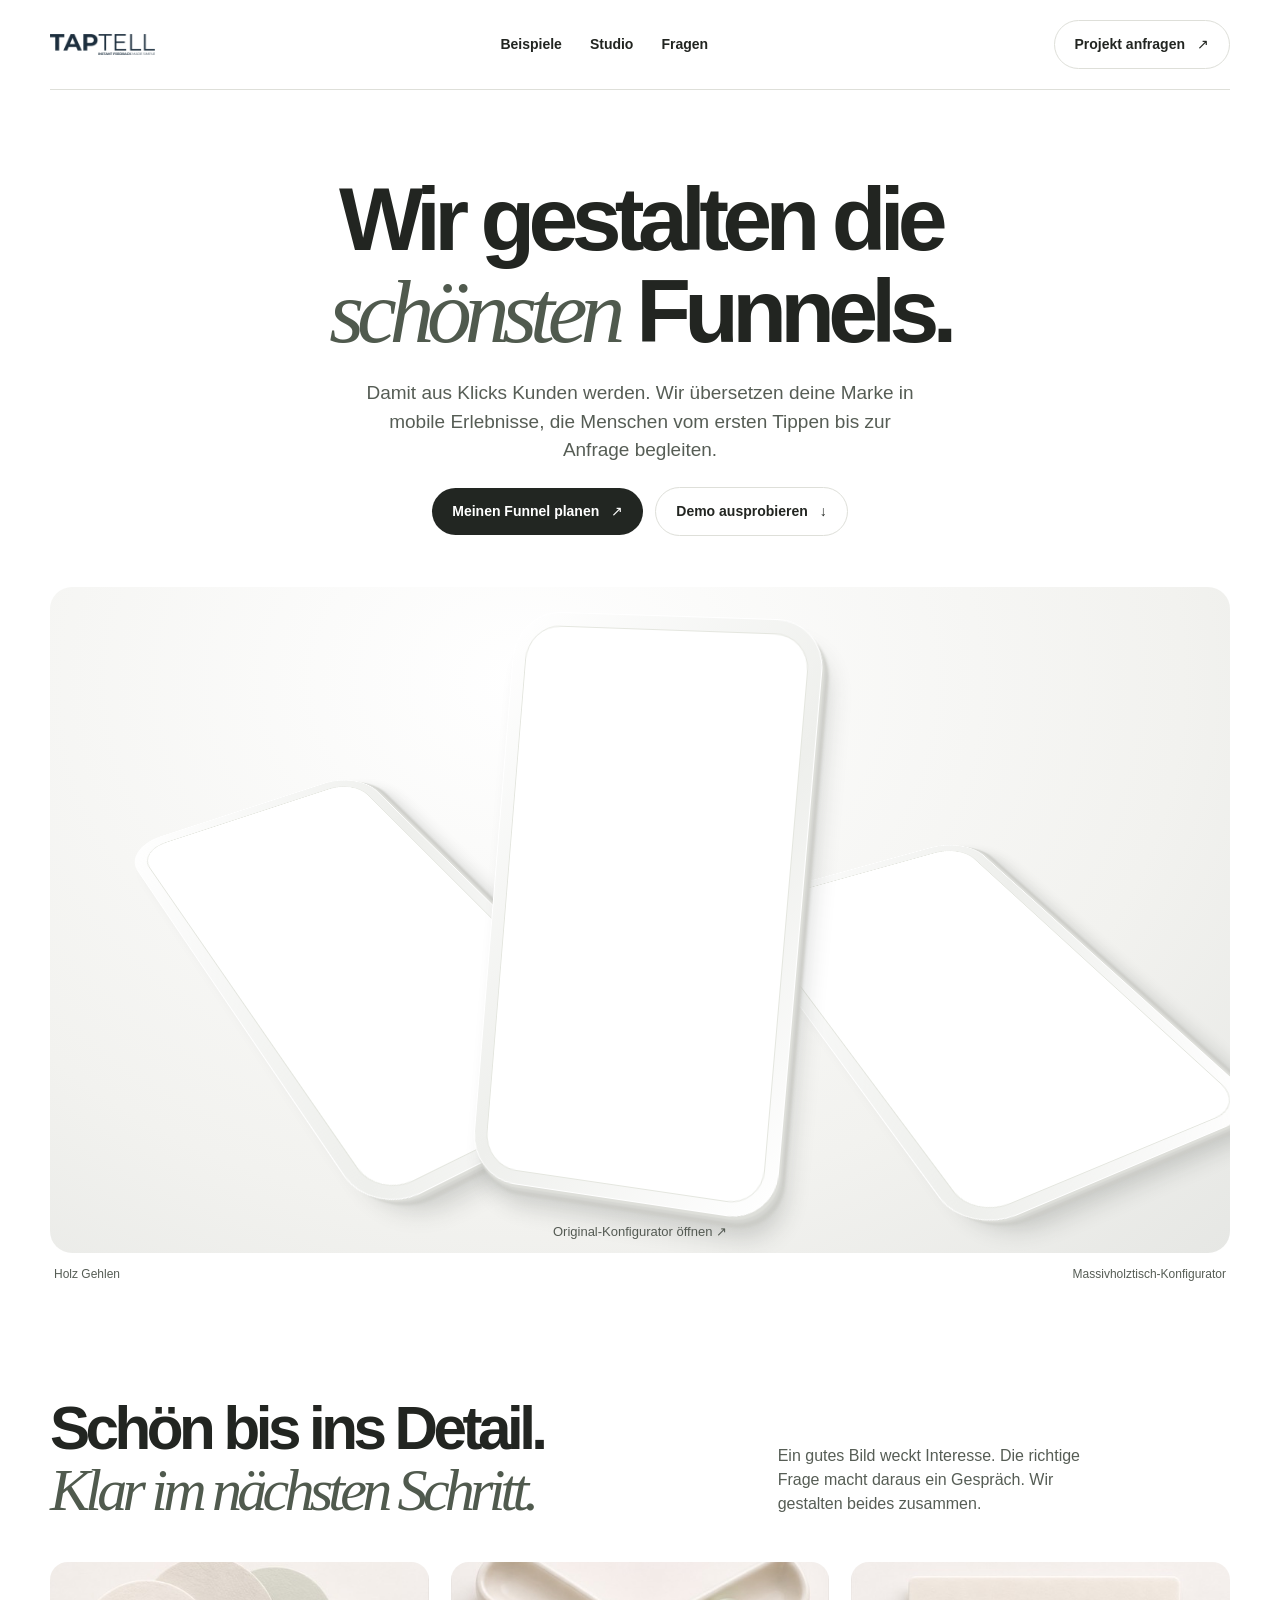
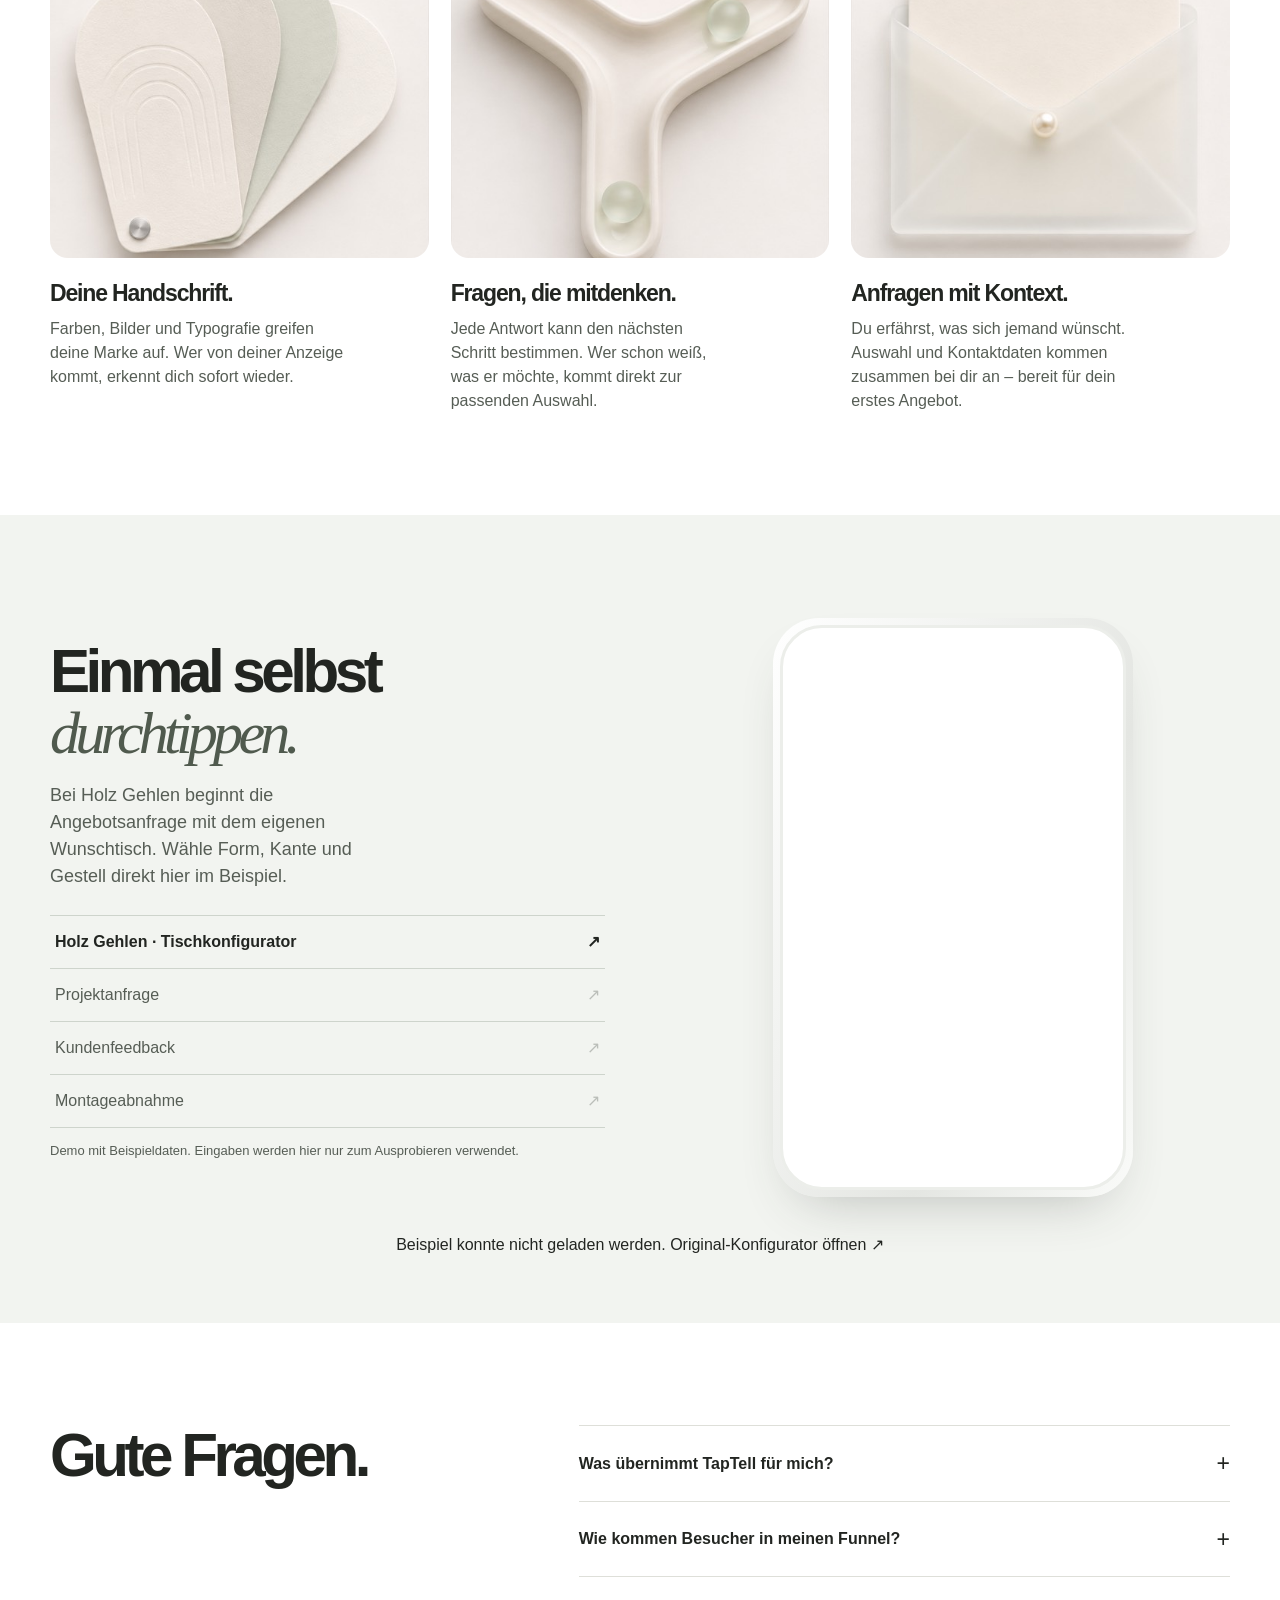
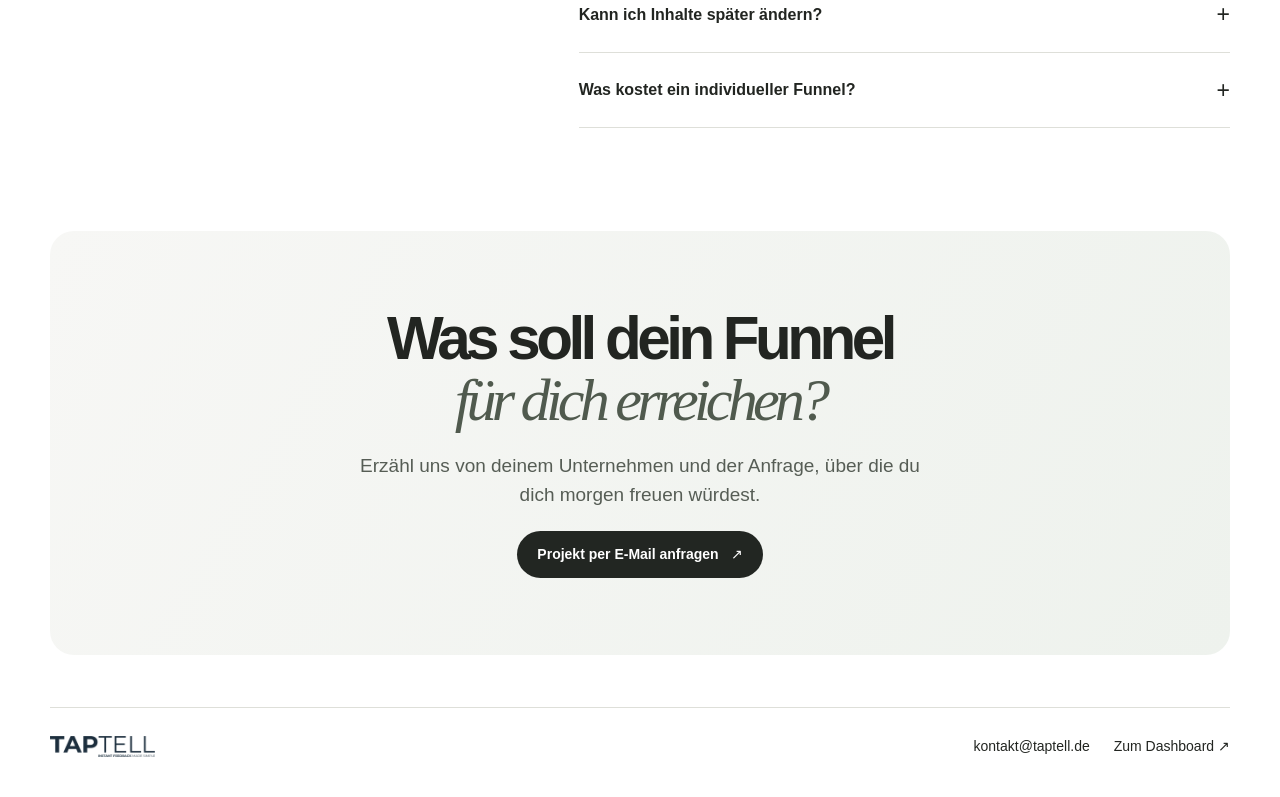
==== commit 1cdf25c7: "Originalseiten des veröffentlichten Gehlen-Ad-Funnels in weißen Geräten zeigen" ====
--- a/landing/index.html
+++ b/landing/index.html
@@ -11,7 +11,7 @@
 <header class="wrap navigation"><a href="#top" class="brand" aria-label="TapTell Startseite"><img src="/src/logo-t.png" alt="TapTell"></a><nav aria-label="Hauptnavigation"><a href="#demo">Beispiele</a><a href="#studio">Studio</a><a href="#faq">Fragen</a></nav><a class="contact" href="#kontakt">Projekt anfragen <span>↗</span></a></header>
 <main id="inhalt">
 <section class="hero wrap"><h1>Wir gestalten die<br><em>schönsten</em> Funnels.</h1><p>Damit aus Klicks Kunden werden. Wir übersetzen deine Marke in mobile Erlebnisse, die Menschen vom ersten Tippen bis zur Anfrage begleiten.</p><div class="actions"><a class="solid" href="#kontakt">Meinen Funnel planen <span>↗</span></a><a class="quiet" href="#demo">Demo ausprobieren <span>↓</span></a></div>
-<figure><img fetchpriority="high" src="/landing/studio.jpg" width="1400" height="933" alt="Drei mattweiße Smartphone-Mockups zeigen Tischform, Holzoberfläche und einen konfigurierten Esstisch."><figcaption>Designstudie <span>Massivholztisch-Konfigurator</span></figcaption></figure></section>
+<figure><div class="showcase" aria-label="Originalseiten des Holz-Gehlen-Konfigurators"><div id="composition" aria-hidden="true" inert><div class="model left"><div></div></div><div class="model middle"><div></div></div><div class="model right"><div></div></div></div><div class="wait" id="hero-status">Konfigurator wird geladen …</div></div><figcaption>Holz Gehlen <span>Massivholztisch-Konfigurator</span></figcaption></figure></section>
 <section class="wrap section" id="studio"><div class="intro"><h2>Schön bis ins Detail.<br><em>Klar im nächsten Schritt.</em></h2><p>Ein gutes Bild weckt Interesse. Die richtige Frage macht daraus ein Gespräch. Wir gestalten beides zusammen.</p></div>
 <div class="cards"><article><div class="illustration"></div><h3>Deine Handschrift.</h3><p>Farben, Bilder und Typografie greifen deine Marke auf. Wer von deiner Anzeige kommt, erkennt dich sofort wieder.</p></article><article><div class="illustration paths"></div><h3>Fragen, die mitdenken.</h3><p>Jede Antwort kann den nächsten Schritt bestimmen. Wer schon weiß, was er möchte, kommt direkt zur passenden Auswahl.</p></article><article><div class="illustration letter"></div><h3>Anfragen mit Kontext.</h3><p>Du erfährst, was sich jemand wünscht. Auswahl und Kontaktdaten kommen zusammen bei dir an – bereit für dein erstes Angebot.</p></article></div></section>
 <section class="demo section" id="demo"><div class="wrap demo-grid"><div><h2>Einmal selbst<br><em>durchtippen.</em></h2><p class="lead">Bei Holz Gehlen beginnt die Angebotsanfrage mit dem eigenen Wunschtisch. Wähle Form, Kante und Gestell direkt hier im Beispiel.</p><div id="examples" aria-label="Beispiel wählen">
@@ -23,4 +23,4 @@
 <details><summary>Was kostet ein individueller Funnel?</summary><p>Das hängt von Gestaltung, Umfang und Anbindungen ab. Beschreib uns kurz dein Vorhaben, damit wir dir ein passendes Angebot machen können.</p></details></div></section>
 <section id="kontakt" class="wrap closing"><h2>Was soll dein Funnel<br><em>für dich erreichen?</em></h2><p>Erzähl uns von deinem Unternehmen und der Anfrage, über die du dich morgen freuen würdest.</p><a class="solid" href="mailto:kontakt@taptell.de?subject=Mein%20Funnel-Projekt">Projekt per E-Mail anfragen <span>↗</span></a></section></main>
 <footer class="wrap"><a class="brand" href="#top"><img src="/src/logo-t.png" alt="TapTell"></a><a href="mailto:kontakt@taptell.de">kontakt@taptell.de</a><a href="/app">Zum Dashboard ↗</a></footer>
-<script defer src="/src/player.js"></script><script defer src="/src/templates.js"></script><script defer src="/landing/studio.js"></script></body></html>
+<script defer src="/config.js"></script><script defer src="/src/player.js"></script><script defer src="/src/templates.js"></script><script defer src="/landing/studio.js"></script></body></html>
--- a/landing/studio.css
+++ b/landing/studio.css
@@ -1,2 +1,11 @@
-:root{--ink:#222521;--muted:#565d55;--line:#dedfd9;--sage:#e9eee7;--serif:Georgia,'Times New Roman',serif}*{box-sizing:border-box}html{scroll-behavior:smooth;scroll-padding-top:22px}body{margin:0;background:#fff;color:var(--ink);font:16px/1.5 -apple-system,BlinkMacSystemFont,'Helvetica Neue',Arial,sans-serif}.wrap{width:min(1180px,calc(100% - 88px));margin-inline:auto}a{color:inherit;text-decoration:none}.navigation,footer,.actions,.brand,nav,.solid,.quiet,.contact{display:flex;align-items:center}.navigation{justify-content:space-between;padding:20px 0;border-bottom:1px solid var(--line);gap:1rem}.brand{gap:8px;font-size:24px;font-weight:720;letter-spacing:-.075em}.brand img{width:105px;height:auto;object-fit:contain}nav,.actions{gap:28px}nav a,.contact,.quiet,.solid{font-weight:550;font-size:14px}.contact,.solid,.quiet{gap:12px;border-radius:100px;padding:13px 20px;justify-content:center}.contact,.quiet{border:1px solid var(--line)}.solid{background:#222622;color:#fff}.hero{text-align:center;padding-top:clamp(48px,6.6vw,104px)}.hero h1,.section h2,.closing h2{margin:0;letter-spacing:-.075em;font-weight:560;line-height:1.02;text-wrap:balance}.hero h1{font-size:clamp(54px,7vw,107px)}.hero em,.section h2 em,.closing em{font-family:var(--serif);font-weight:400;letter-spacing:-.08em;color:#505a4e}.hero>p,.closing>p{max-width:570px;margin:22px auto;color:var(--muted);font-size:clamp(16px,1.5vw,19px);text-wrap:pretty}.actions{justify-content:center;gap:12px}.hero figure{margin:clamp(36px,4vw,60px) 0 0}.hero figure img{display:block;width:100%;height:auto;object-fit:cover;object-position:center 55%;border-radius:24px}.hero figcaption{display:flex;justify-content:space-between;align-items:center;font-size:12px;color:var(--muted);margin:12px 4px}.section{padding-block:clamp(60px,8vw,120px)}.section h2,.closing h2{font-size:clamp(42px,4.7vw,74px)}.intro,.faq{display:grid;grid-template-columns:1.4fr 1fr;gap:8%;align-items:end}.intro p,.cards p,.lead,.faq details p,.note{color:var(--muted);text-wrap:pretty}.intro p{max-width:345px;margin:0 0 4px}.cards{margin-top:42px;display:grid;grid-template-columns:repeat(3,1fr);gap:22px}.illustration{aspect-ratio:1.28;background:#f4f3ef url(/landing/material.jpg) 0 50%/300% auto no-repeat;border-radius:18px}.paths{background-position:center}.letter{background-position:right center}.cards h3{margin:18px 0 6px;font-size:23px;letter-spacing:-.05em}.cards p{margin:0;max-width:34ch}.demo{background:#f2f4f0}.demo-grid{display:grid;grid-template-columns:1fr 1fr;align-items:center;gap:6%;position:relative}.lead{max-width:31ch;font-size:18px}.phone{width:min(100%,360px);margin:auto;border-radius:46px;background:linear-gradient(115deg,#fff,#e4e6e2 65%,#fafbf9);padding:7px;box-shadow:0 25px 55px -28px #373c3655}.screen{height:565px;max-height:80svh;overflow:auto;overscroll-behavior:contain;border:3px solid #eceeea;border-radius:42px;background:#fff;scrollbar-width:thin}#examples{margin-top:25px;border-top:1px solid #ced4cc}#examples button{width:100%;display:flex;justify-content:space-between;align-items:center;background:transparent;color:var(--muted);padding:14px 5px;border:0;border-bottom:1px solid #ced4cc;text-align:left;font:inherit;cursor:pointer}#examples button[aria-pressed=true]{color:var(--ink);font-weight:650}#examples span{opacity:.35}#examples button[aria-pressed=true] span{opacity:1}.note{font-size:13px}.demo-grid #demo-status{grid-column:1/-1;margin:0;text-align:center}.faq{align-items:start;grid-template-columns:.8fr 1.2fr}.faq details{border-bottom:1px solid var(--line)}.faq details:first-child{border-top:1px solid var(--line)}.faq summary{display:flex;align-items:center;justify-content:space-between;gap:16px;cursor:pointer;padding:20px 0;font-weight:550;list-style:none}.faq summary::-webkit-details-marker{display:none}.faq summary::after{content:'+';font-size:23px;font-weight:350}.faq details[open] summary::after{content:'−'}.faq details p{margin:0 0 20px}.closing{text-align:center;padding:clamp(42px,6vw,88px) 20px;background:linear-gradient(120deg,#f7f7f5,#eef2ed);border-radius:24px}.closing .solid{display:inline-flex}footer{margin-top:52px;padding:28px 0 40px;border-top:1px solid var(--line);gap:24px;font-size:14px}footer .brand{margin-right:auto}.skip{position:absolute;left:-100vw}.skip:focus{left:10px;background:white;padding:10px;z-index:10}:focus-visible{outline:2px solid #536a55;outline-offset:3px}@media(hover:hover){.solid:hover{background:#40483e}.quiet:hover,.contact:hover{background:var(--sage)}nav a:hover,footer a:hover{text-decoration:underline}}
+:root{--ink:#222521;--muted:#565d55;--line:#dedfd9;--sage:#e9eee7;--serif:Georgia,'Times New Roman',serif}*{box-sizing:border-box}html{scroll-behavior:smooth;scroll-padding-top:22px}body{margin:0;background:#fff;color:var(--ink);font:16px/1.5 -apple-system,BlinkMacSystemFont,'Helvetica Neue',Arial,sans-serif}.wrap{width:min(1180px,calc(100% - 88px));margin-inline:auto}a{color:inherit;text-decoration:none}.navigation,footer,.actions,.brand,nav,.solid,.quiet,.contact{display:flex;align-items:center}.navigation{justify-content:space-between;padding:20px 0;border-bottom:1px solid var(--line);gap:1rem}.brand{gap:8px;font-size:24px;font-weight:720;letter-spacing:-.075em}.brand img{width:105px;height:auto;object-fit:contain}nav,.actions{gap:28px}nav a,.contact,.quiet,.solid{font-weight:550;font-size:14px}.contact,.solid,.quiet{gap:12px;border-radius:100px;padding:13px 20px;justify-content:center}.contact,.quiet{border:1px solid var(--line)}.solid{background:#222622;color:#fff}.hero{text-align:center;padding-top:clamp(48px,6.6vw,104px)}.hero h1,.section h2,.closing h2{margin:0;letter-spacing:-.075em;font-weight:560;line-height:1.02;text-wrap:balance}.hero h1{font-size:clamp(54px,7vw,107px)}.hero em,.section h2 em,.closing em{font-family:var(--serif);font-weight:400;letter-spacing:-.08em;color:#505a4e}.hero>p,.closing>p{max-width:570px;margin:22px auto;color:var(--muted);font-size:clamp(16px,1.5vw,19px);text-wrap:pretty}.actions{justify-content:center;gap:12px}.hero figure{margin:clamp(36px,4vw,60px) 0 0}.hero figure img{display:block;width:100%;height:auto;max-height:660px;object-fit:cover;object-position:center 55%;border-radius:24px}.hero figcaption{display:flex;justify-content:space-between;align-items:center;font-size:12px;color:var(--muted);margin:12px 4px}.section{padding-block:clamp(60px,8vw,120px)}.section h2,.closing h2{font-size:clamp(42px,4.7vw,74px)}.intro,.faq{display:grid;grid-template-columns:1.4fr 1fr;gap:8%;align-items:end}.intro p,.cards p,.lead,.faq details p,.note{color:var(--muted);text-wrap:pretty}.intro p{max-width:345px;margin:0 0 4px}.cards{margin-top:42px;display:grid;grid-template-columns:repeat(3,1fr);gap:22px}.illustration{aspect-ratio:1.28;background:#f4f3ef url(/landing/material.jpg) 0 50%/300% auto no-repeat;border-radius:18px}.paths{background-position:center}.letter{background-position:right center}.cards h3{margin:18px 0 6px;font-size:23px;letter-spacing:-.05em}.cards p{margin:0;max-width:34ch}.demo{background:#f2f4f0}.demo-grid{display:grid;grid-template-columns:1fr 1fr;align-items:center;gap:6%;position:relative}.lead{max-width:31ch;font-size:18px}.phone{width:min(100%,360px);margin:auto;border-radius:46px;background:linear-gradient(115deg,#fff,#e4e6e2 65%,#fafbf9);padding:7px;box-shadow:0 25px 55px -28px #373c3655}.screen{height:565px;max-height:80svh;overflow:auto;overscroll-behavior:contain;border:3px solid #eceeea;border-radius:42px;background:#fff;scrollbar-width:thin}#examples{margin-top:25px;border-top:1px solid #ced4cc}#examples button{width:100%;display:flex;justify-content:space-between;align-items:center;background:transparent;color:var(--muted);padding:14px 5px;border:0;border-bottom:1px solid #ced4cc;text-align:left;font:inherit;cursor:pointer}#examples button[aria-pressed=true]{color:var(--ink);font-weight:650}#examples span{opacity:.35}#examples button[aria-pressed=true] span{opacity:1}.note{font-size:13px}.demo-grid #demo-status{grid-column:1/-1;margin:0;text-align:center}.faq{align-items:start;grid-template-columns:.8fr 1.2fr}.faq details{border-bottom:1px solid var(--line)}.faq details:first-child{border-top:1px solid var(--line)}.faq summary{display:flex;align-items:center;justify-content:space-between;gap:16px;cursor:pointer;padding:20px 0;font-weight:550;list-style:none}.faq summary::-webkit-details-marker{display:none}.faq summary::after{content:'+';font-size:23px;font-weight:350}.faq details[open] summary::after{content:'−'}.faq details p{margin:0 0 20px}.closing{text-align:center;padding:clamp(42px,6vw,88px) 20px;background:linear-gradient(120deg,#f7f7f5,#eef2ed);border-radius:24px}.closing .solid{display:inline-flex}footer{margin-top:52px;padding:28px 0 40px;border-top:1px solid var(--line);gap:24px;font-size:14px}footer .brand{margin-right:auto}.skip{position:absolute;left:-100vw}.skip:focus{left:10px;background:white;padding:10px;z-index:10}:focus-visible{outline:2px solid #536a55;outline-offset:3px}@media(hover:hover){.solid:hover{background:#40483e}.quiet:hover,.contact:hover{background:var(--sage)}nav a:hover,footer a:hover{text-decoration:underline}}
 @media(max-width:700px){.wrap{width:calc(100% - 36px)}.navigation{padding:14px 0}.navigation nav{display:none}.brand{font-size:22px}.contact,.quiet,.solid{font-size:13px;padding:12px 15px}.hero figure img{border-radius:15px}.intro,.cards,.demo-grid,.faq{grid-template-columns:1fr;gap:22px}.cards{margin-top:26px;gap:32px}.illustration{aspect-ratio:1.8}.cards h3{margin-top:12px}.cards p{max-width:none}.phone{margin-top:8px}.closing h2{font-size:39px}footer{flex-wrap:wrap;gap:16px}footer .brand{width:100%}}@media(prefers-reduced-motion:reduce){html{scroll-behavior:auto}}
+.showcase{position:relative;overflow:hidden;isolation:isolate;border-radius:22px;aspect-ratio:1080/610;background:radial-gradient(ellipse at 40% 14%,#fff,#f2f2ef 66%,#e6e7e4)}
+#composition{position:absolute;width:1080px;height:610px;top:50%;left:50%;transform:translate(-50%,-50%) scale(var(--stage-scale,.65));pointer-events:none}
+.model{position:absolute;width:324px;height:590px;padding:13px;border-radius:49px;background:linear-gradient(125deg,#fff,#eeefec 55%,#fff);border:1px solid #fff;box-shadow:2px 3px 1px #dedfda,4px 6px 2px #d5d6d2,7px 10px 3px #cccdc8,12px 24px 23px -4px #34383132;transform-origin:center}
+.model>div{height:100%;overflow:hidden;border:1px solid #e4e6df;border-radius:36px;background:white;text-align:left;isolation:isolate}.model .fp{pointer-events:none}
+.model.middle{left:380px;top:0;z-index:3;transform:perspective(1400px) rotateY(-17deg) rotateZ(5deg) scale(.91)}
+.model.left{left:125px;top:36px;transform:perspective(1000px) rotateX(47deg) rotateZ(-30deg) scale(.85)}
+.model.right{right:80px;top:79px;transform:perspective(1100px) rotateX(53deg) rotateZ(-29deg) scale(.86)}
+.showcase .wait{position:absolute;inset:auto 0 12px;color:#545a53;text-align:center;font-size:13px}.wait:empty{display:none}
+@media(max-width:600px){.showcase{aspect-ratio:1.55}.hero figure{margin-inline:-6px}.model.left{left:86px}.model.right{right:49px}}
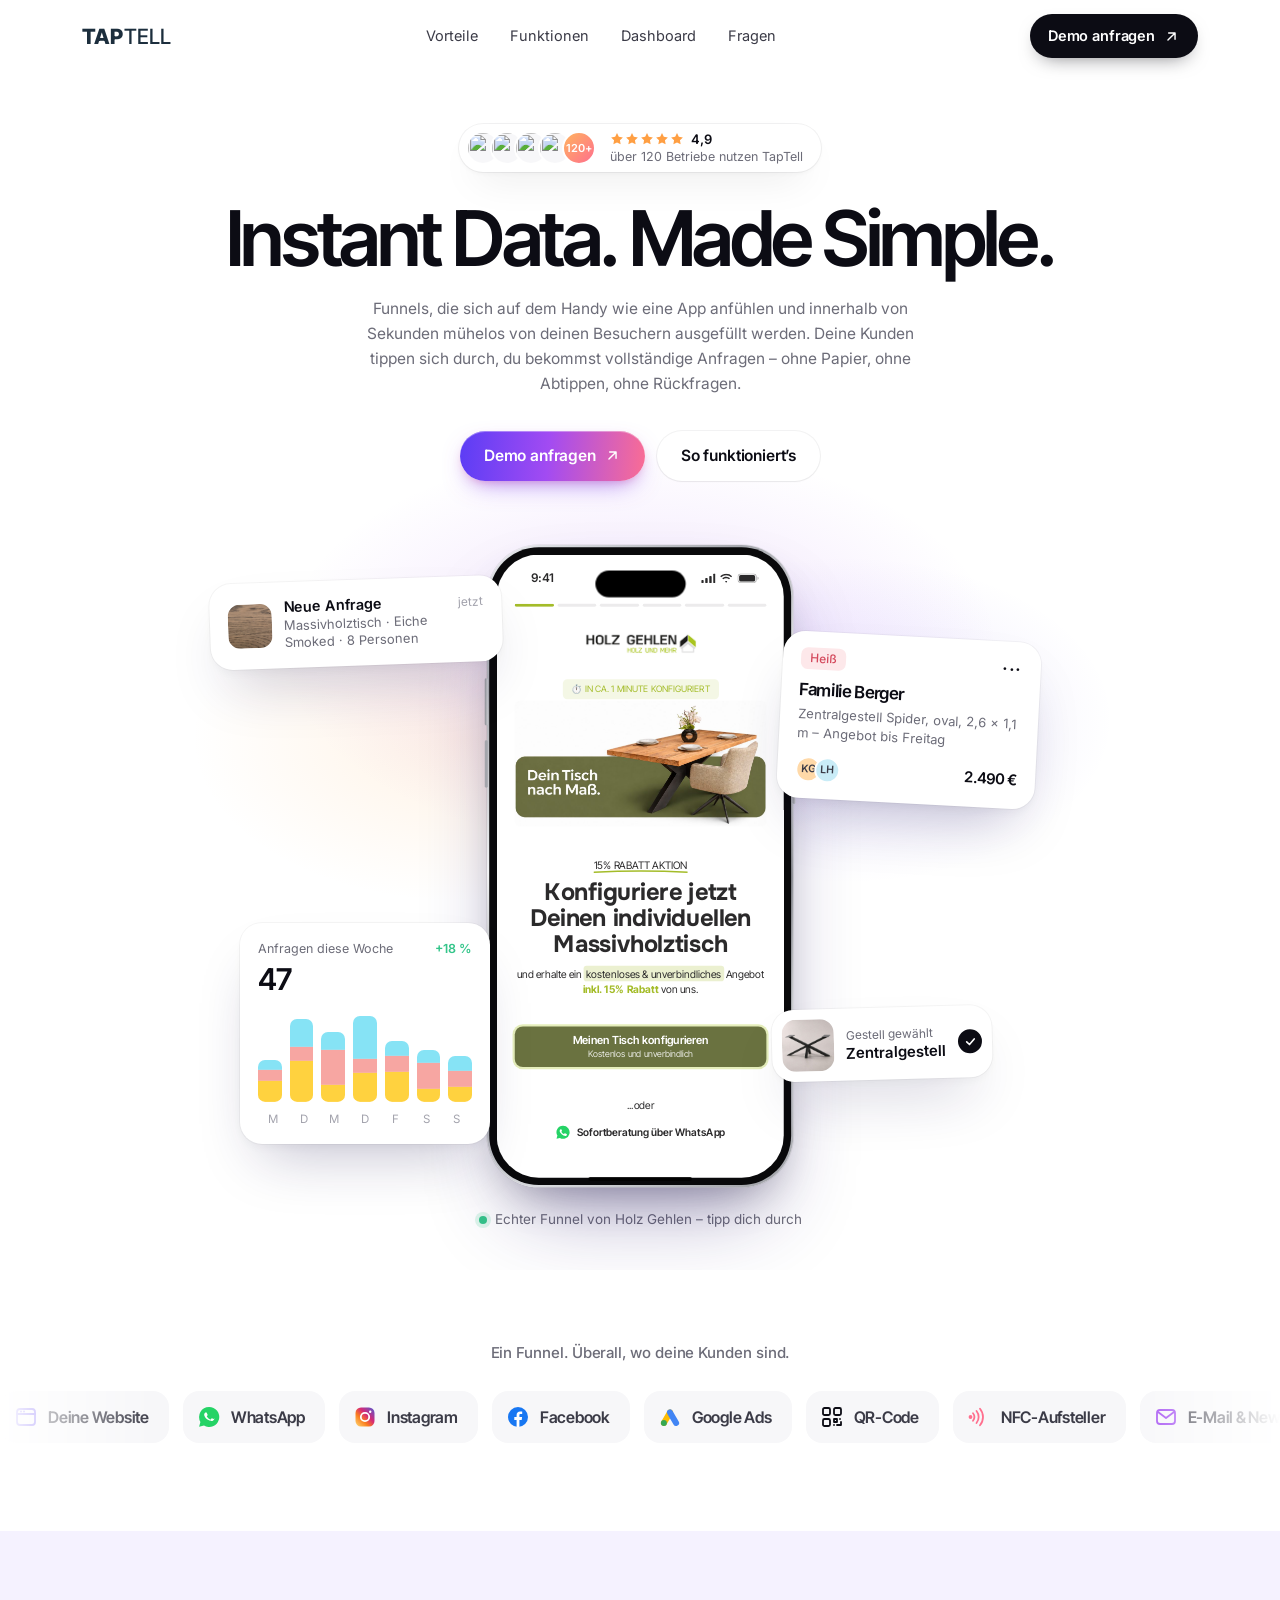
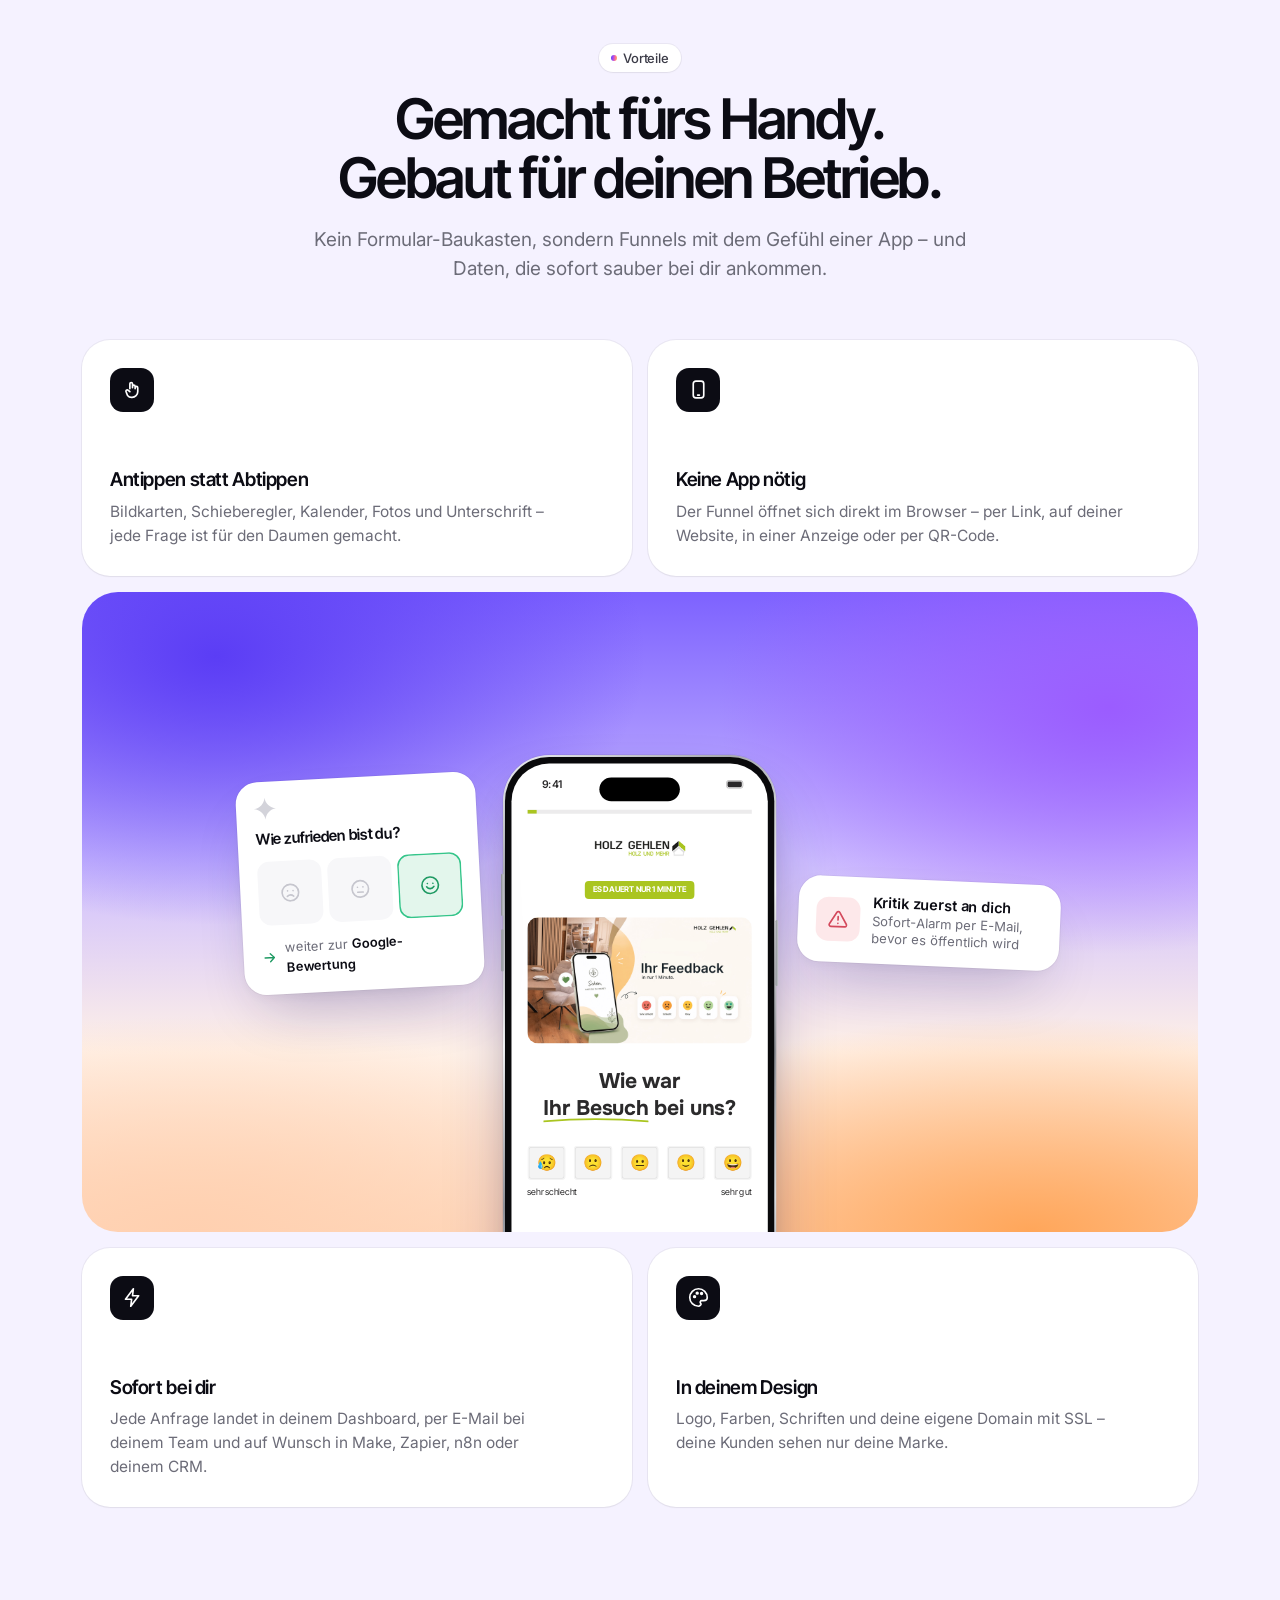
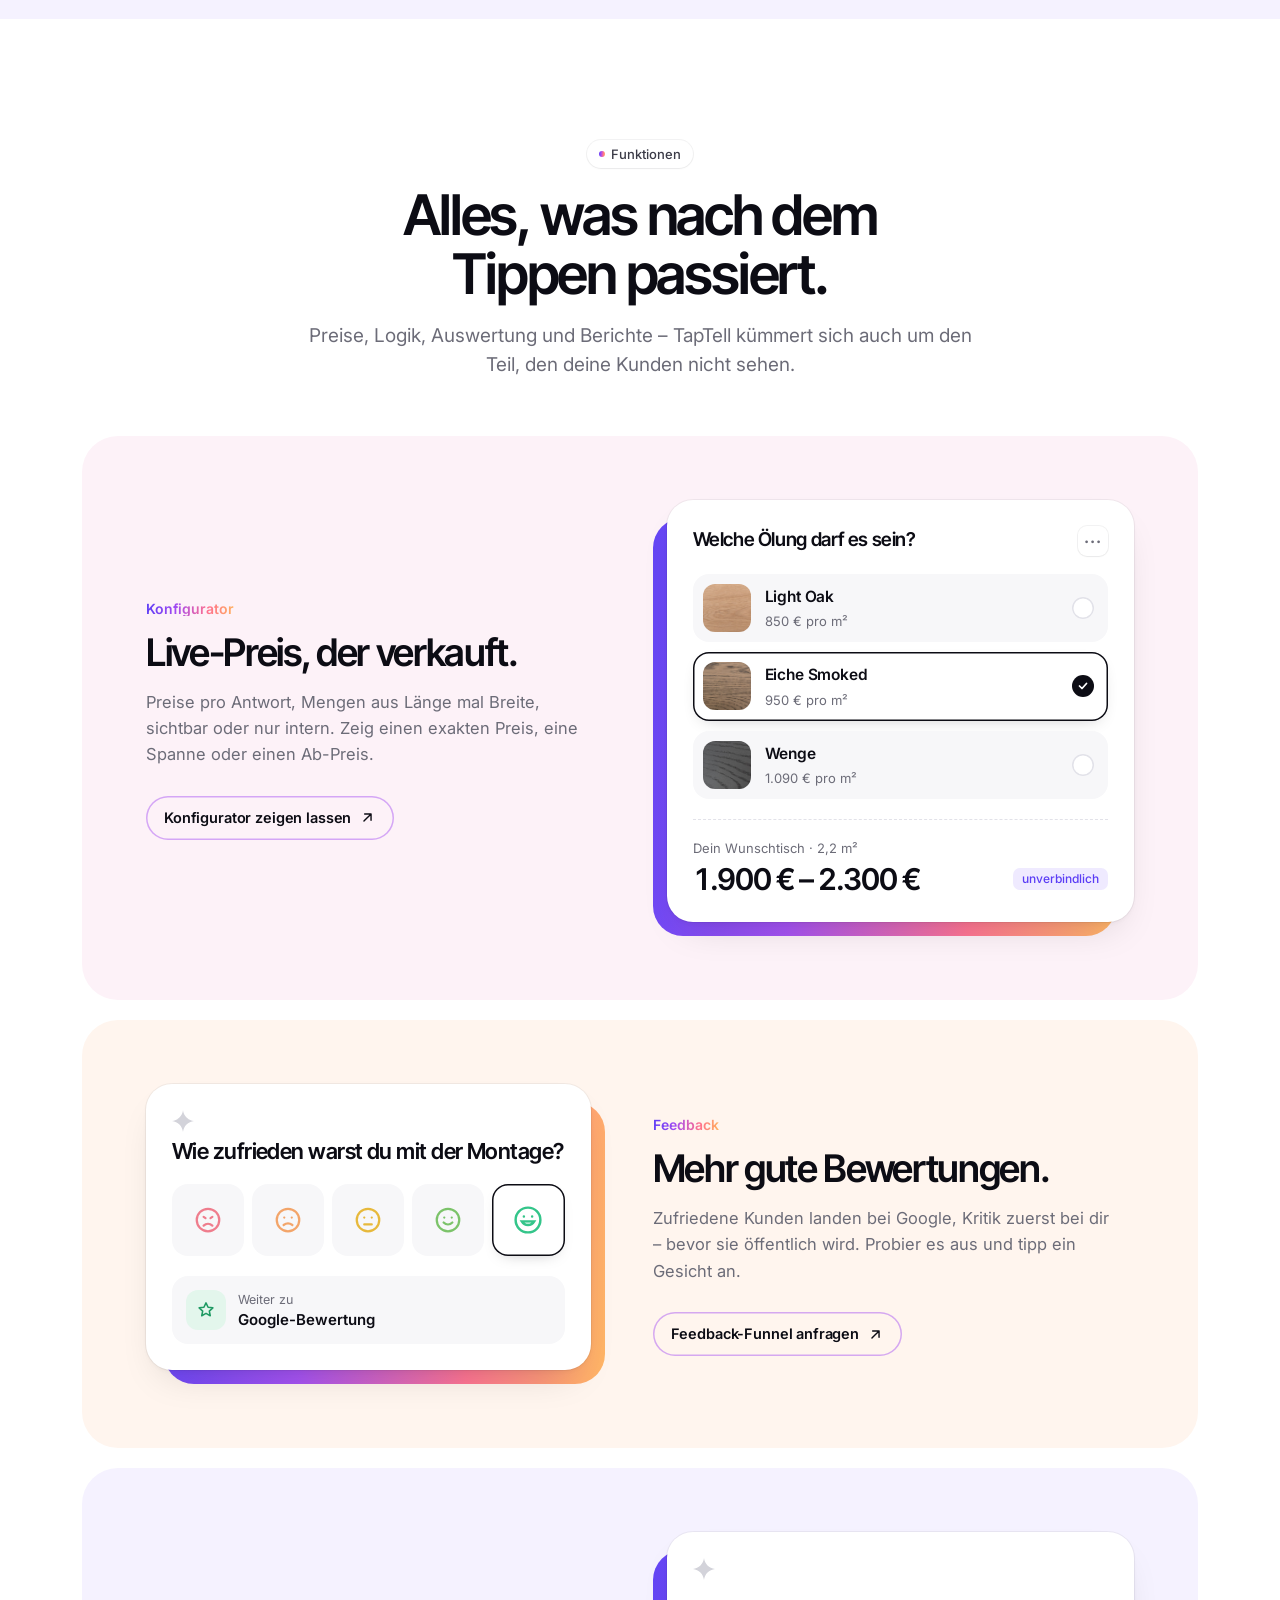
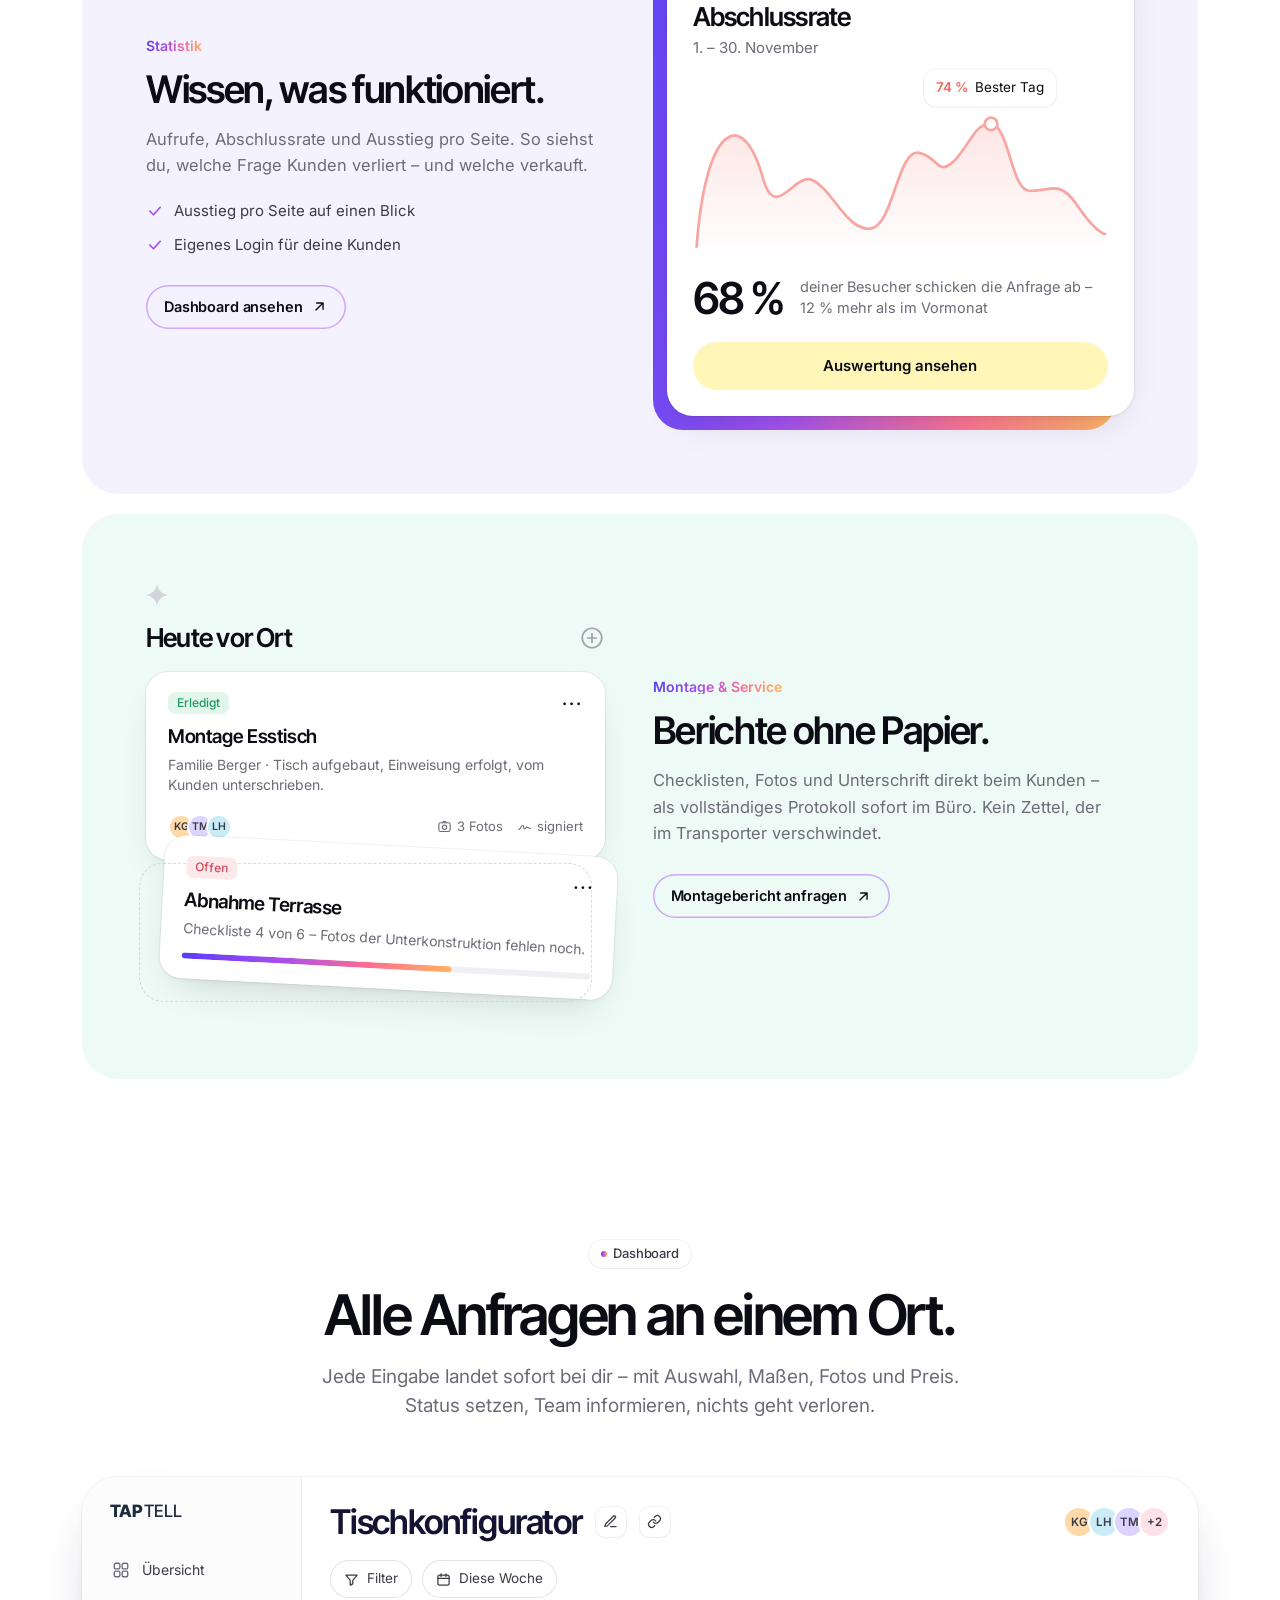
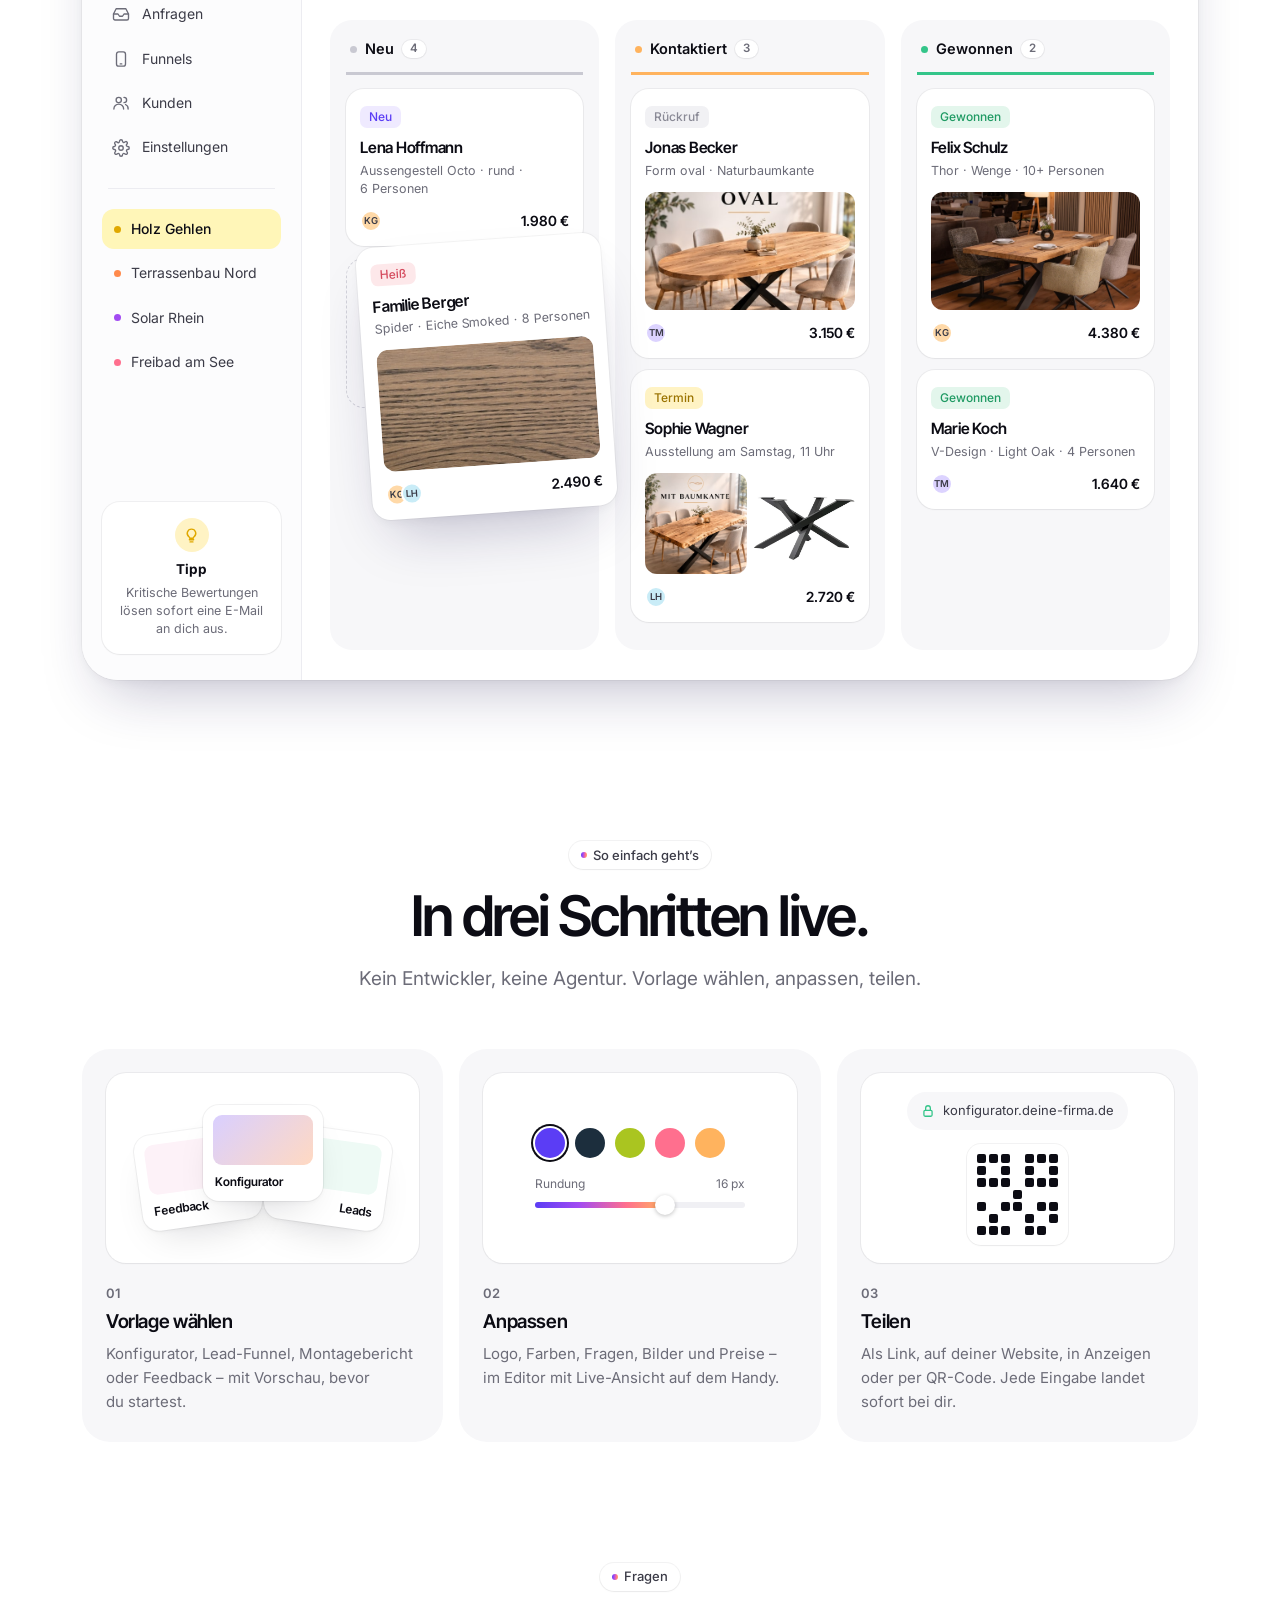
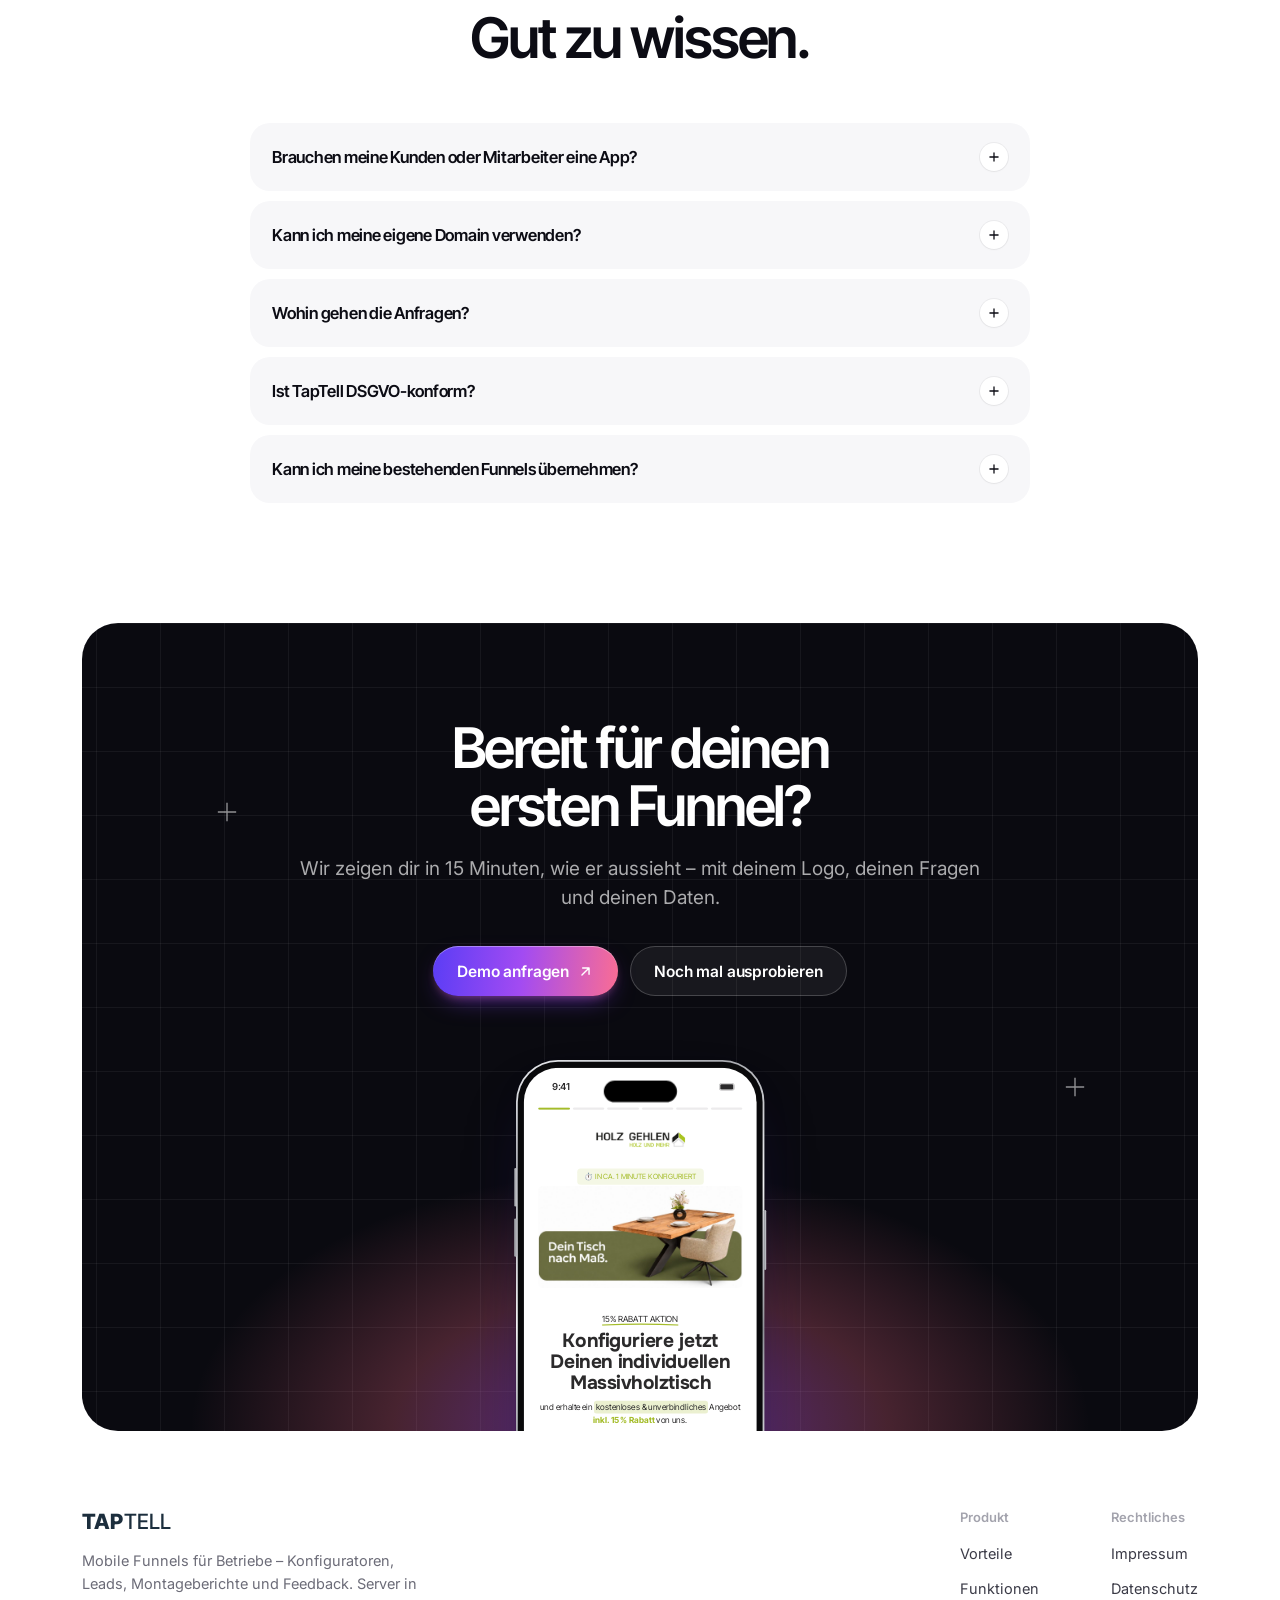
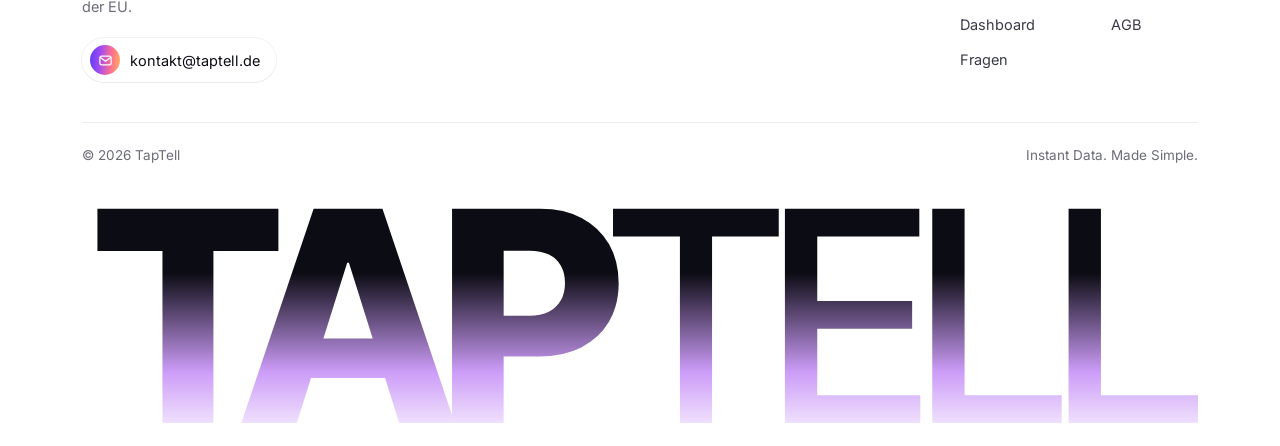
==== commit b2d4d8a2: "Neue Startseite im Apple-Stil, Fotos als JPG und „Bilder verkleinern“ - Landingpage neu: Inter Tight" ====
--- a/landing/index.html
+++ b/landing/index.html
@@ -1,26 +1,1007 @@
-<!doctype html>
+<!DOCTYPE html>
 <html lang="de">
 <head>
-<meta charset="utf-8"><meta name="viewport" content="width=device-width, initial-scale=1">
-<title>TapTell – Studio für mobiles Funnel-Design</title>
-<meta name="description" content="Wir gestalten mobile Funnels für deine Marke. Entdecke interaktive Konfiguratoren, gezielte Anfragen und Feedback direkt auf dem Smartphone.">
-<link rel="icon" href="/src/logo-t.png"><link rel="stylesheet" href="/src/player.css"><link rel="stylesheet" href="/landing/studio.css">
+<meta charset="utf-8">
+<meta name="viewport" content="width=device-width,initial-scale=1,viewport-fit=cover">
+<title>TapTell – Instant Data. Made Simple.</title>
+<meta name="description" content="Konfiguratoren, Lead-Funnels, Montageberichte und Feedback, die sich auf dem Handy wie eine App anfühlen. Deine Kunden tippen sich durch, du bekommst vollständige Anfragen.">
+<meta name="theme-color" content="#ffffff">
+<meta name="color-scheme" content="light">
+<link rel="icon" href="../src/logo-t.png">
+<link rel="preconnect" href="https://fonts.googleapis.com">
+<link rel="preconnect" href="https://fonts.gstatic.com" crossorigin>
+<link rel="stylesheet" href="https://fonts.googleapis.com/css2?family=Inter+Tight:wght@500;600;700;800&family=Inter:wght@400;500;600&display=swap">
+<link rel="stylesheet" href="../src/player.css">
+<script>document.documentElement.classList.add('js');</script>
+<style>
+/* =========================================================
+   TapTell Landingpage
+   Schrift: Inter Tight (Überschriften) + Inter (Text).
+   Bewegung nach den Emil-Kowalski-Skills: kräftige Ease-out-Kurven,
+   Druck-Feedback auf allem Klickbaren, Hover nur mit Maus,
+   bei „Bewegung reduzieren“ sanfte Einblendung statt Bewegung.
+   ========================================================= */
+:root{
+  --bg:#fff;--soft:#f7f7f9;--card:#fff;
+  --ink:#0c0c14;--ink2:#3b3b47;--mut:#6c6c78;--faint:#a3a3ad;--line:#ececf1;--line2:#e2e2e9;
+  /* Pastellflächen */
+  --lav:#f5f2ff;--pink:#fdf2f8;--peach:#fff5ee;--mint:#eefaf5;--sun:#fff6b8;
+  /* Verlauf: Violett → Magenta → Koralle → Apricot */
+  --v1:#5b3df5;--v2:#a24bf2;--v3:#ff6f8e;--v4:#ffb35e;
+  --grad:linear-gradient(95deg,var(--v1) 0%,var(--v2) 34%,var(--v3) 70%,var(--v4) 100%);
+  /* Diagramm-Farben aus den Vorlagen */
+  --c-cyan:#86e3f5;--c-coral:#f7a6a2;--c-sun:#ffd23f;--c-green:#34c58a;
+  --head:'Inter Tight','Inter',system-ui,-apple-system,sans-serif;
+  --body:'Inter',system-ui,-apple-system,sans-serif;
+  --ease-out:cubic-bezier(.23,1,.32,1);--ease-in-out:cubic-bezier(.77,0,.175,1);--ease-drawer:cubic-bezier(.32,.72,0,1);
+  --dur-fast:150ms;--dur:220ms;
+  --r-sm:12px;--r:20px;--r-lg:28px;--r-xl:36px;
+  /* Haarlinie + weicher, tiefer Schatten: Karten wirken gestochen scharf */
+  --sh-1:0 0 0 1px rgba(12,12,20,.05),0 1px 2px rgba(12,12,20,.04);
+  --sh-2:0 0 0 1px rgba(12,12,20,.05),0 2px 4px rgba(12,12,20,.03),0 18px 40px -18px rgba(12,12,20,.18);
+  --sh-3:0 0 0 1px rgba(12,12,20,.04),0 4px 8px rgba(12,12,20,.03),0 30px 60px -22px rgba(30,20,80,.28);
+  --max:1180px;--gut:clamp(16px,4vw,32px);
+}
+*{box-sizing:border-box}
+html{scroll-behavior:smooth;scroll-padding-top:84px;-webkit-text-size-adjust:100%;-webkit-tap-highlight-color:transparent}
+body{margin:0;background:var(--bg);color:var(--ink);font:400 16px/1.6 var(--body);-webkit-font-smoothing:antialiased;-moz-osx-font-smoothing:grayscale;text-rendering:optimizeLegibility;overflow-x:clip}
+::selection{background:#e6defe}
+a{color:inherit}
+img{max-width:100%;display:block}
+button{font:inherit;color:inherit}
+.wrap{max-width:var(--max);margin:0 auto;padding:0 var(--gut)}
+section{position:relative}
+h1,h2,h3{font-family:var(--head);text-wrap:balance;margin:0}
+p{text-wrap:pretty}
+.sr{position:absolute;width:1px;height:1px;overflow:hidden;clip:rect(0 0 0 0);white-space:nowrap}
+
+/* ---- Typo: Laufweite & Zeilenhöhe je Größe ---- */
+.h1{font-size:clamp(44px,7vw,84px);line-height:1;letter-spacing:-.045em;font-weight:600}
+.h2{font-size:clamp(34px,4.6vw,56px);line-height:1.04;letter-spacing:-.04em;font-weight:600}
+.h3{font-size:clamp(26px,3vw,38px);line-height:1.08;letter-spacing:-.035em;font-weight:600}
+.h4{font:600 19px/1.25 var(--head);letter-spacing:-.02em;margin:0}
+.lead{font-size:clamp(17px,1.5vw,19px);line-height:1.55;color:var(--mut);margin:18px 0 0;max-width:36em}
+.center{text-align:center}.center .lead{margin-left:auto;margin-right:auto}
+.pill{display:inline-flex;align-items:center;gap:6px;height:28px;padding:0 12px;border-radius:999px;background:var(--card);box-shadow:var(--sh-1);font:500 13px/1 var(--body);color:var(--ink2);letter-spacing:-.005em}
+.pill i{width:6px;height:6px;border-radius:50%;background:var(--grad)}
+.sec-head{max-width:760px;margin:0 auto 56px}
+.sec-head .pill{margin-bottom:18px}
+
+/* ---- Buttons: Druck-Feedback ---- */
+.btn{appearance:none;border:0;display:inline-flex;align-items:center;justify-content:center;gap:8px;height:50px;padding:0 24px;border-radius:999px;font:600 15.5px/1 var(--body);letter-spacing:-.01em;cursor:pointer;text-decoration:none;white-space:nowrap;touch-action:manipulation;user-select:none;-webkit-user-select:none;
+  transition:transform 160ms var(--ease-out),box-shadow var(--dur-fast) ease,background-color var(--dur-fast) ease,background-position 400ms var(--ease-out),color var(--dur-fast) ease}
+.btn:active{transform:scale(.97)}
+.btn svg{width:17px;height:17px;flex:none;transition:transform 200ms var(--ease-out)}
+.btn.grad{color:#fff;background:linear-gradient(95deg,var(--v1),var(--v2) 30%,var(--v3) 65%,var(--v4) 100%);background-size:160% 100%;background-position:0 0;box-shadow:0 1px 0 rgba(255,255,255,.35) inset,0 10px 26px -10px rgba(122,60,240,.7),0 4px 10px -4px rgba(255,111,142,.5)}
+.btn.dark{background:var(--ink);color:#fff;height:44px;padding:0 18px;font-size:14.5px;box-shadow:0 8px 20px -10px rgba(12,12,20,.6)}
+.btn.line{background:var(--card);color:var(--ink);box-shadow:var(--sh-1)}
+.btn.outline{background:transparent;color:var(--ink);height:44px;padding:0 18px;font-size:14.5px;box-shadow:inset 0 0 0 1.5px rgba(162,75,242,.45)}
+.btn.ghost-d{background:rgba(255,255,255,.06);color:#fff;box-shadow:inset 0 0 0 1px rgba(255,255,255,.2)}
+@media (hover:hover) and (pointer:fine){
+  .btn.grad:hover{background-position:100% 0}
+  .btn:hover svg.mv{transform:translate(2px,-2px)}
+  .btn.dark:hover{background:#26263a}
+  .btn.line:hover{box-shadow:0 0 0 1px rgba(12,12,20,.12),0 6px 16px -8px rgba(12,12,20,.18)}
+  .btn.outline:hover{box-shadow:inset 0 0 0 1.5px var(--v2)}
+  .btn.ghost-d:hover{background:rgba(255,255,255,.12)}
+}
+:focus-visible{outline:2px solid var(--v1);outline-offset:3px;border-radius:10px}
+.btn:focus-visible{outline-offset:3px;border-radius:999px}
+
+/* ---- Navigation: durchscheinendes Material, Kante erst beim Scrollen ---- */
+.nav{position:fixed;inset:0 0 auto;z-index:60;padding-top:env(safe-area-inset-top);transition:background-color var(--dur) ease,box-shadow var(--dur) ease}
+.nav.scrolled{background:rgba(255,255,255,.78);-webkit-backdrop-filter:saturate(180%) blur(20px);backdrop-filter:saturate(180%) blur(20px);box-shadow:0 1px 0 rgba(12,12,20,.06)}
+.nav .wrap{display:flex;align-items:center;height:72px;gap:24px}
+.logo{display:inline-flex;align-items:baseline;font:500 21px/1 var(--head);letter-spacing:.01em;color:#1c2e3d;text-decoration:none}
+.logo b{font-weight:800}
+.nav .links{display:flex;gap:4px;margin:0 auto;padding:4px;border-radius:999px}
+.nav .links a{font-size:14.5px;color:var(--ink2);text-decoration:none;padding:8px 14px;border-radius:999px;transition:color var(--dur-fast) ease,background-color var(--dur-fast) ease}
+@media (hover:hover) and (pointer:fine){.nav .links a:hover{color:var(--ink);background:rgba(12,12,20,.04)}}
+@media (max-width:860px){.nav .links{display:none}.nav .btn.dark{margin-left:auto}}
+
+/* ---- Hero ---- */
+.hero{padding:calc(124px + env(safe-area-inset-top)) 0 40px;text-align:center;overflow:clip}
+.hero::before{content:"";position:absolute;inset:0 0 auto;height:900px;pointer-events:none;z-index:-1;
+  background:radial-gradient(40% 32% at 50% 72%,rgba(162,75,242,.16),transparent 70%),radial-gradient(30% 26% at 36% 82%,rgba(255,179,94,.16),transparent 70%),radial-gradient(30% 26% at 66% 80%,rgba(91,61,245,.12),transparent 70%)}
+.proof{display:inline-flex;align-items:center;gap:14px;padding:7px 18px 7px 7px;border-radius:999px;background:var(--card);box-shadow:var(--sh-2)}
+.proof .av{display:flex}
+.proof .av img,.proof .av span{width:34px;height:34px;border-radius:50%;border:2px solid #fff;margin-left:-10px;flex:none}
+.proof .av img{object-fit:cover;background:var(--soft)}
+.proof .av img:first-child{margin-left:0}
+.proof .av span{background:linear-gradient(135deg,#ffb35e,#ff6f8e);color:#fff;font:600 11px/30px var(--body);text-align:center;letter-spacing:-.02em}
+.proof .rate{text-align:left;line-height:1.2}
+.proof .stars{display:flex;align-items:center;gap:1px}
+.proof .stars svg{width:14px;height:14px;fill:#ff9f43}
+.proof .stars b{font:600 13px/1 var(--body);color:var(--ink);margin-left:6px}
+.proof small{display:block;font-size:12.5px;color:var(--mut);margin-top:3px}
+@media (max-width:420px){.proof{gap:10px;padding-right:14px}.proof .av img:nth-child(4){display:none}.proof small{font-size:12px}}
+.hero .h1{margin:26px auto 0;font-size:clamp(40px,6vw,78px);letter-spacing:-.045em}
+@media (min-width:760px){.hero .h1{white-space:nowrap}}
+.hero .lead{margin:20px auto 0;max-width:38em;font-size:clamp(15.5px,1.2vw,17px);line-height:1.6}
+.ctas{display:flex;gap:12px;justify-content:center;flex-wrap:wrap;margin-top:34px}
+
+/* Bühne mit Handy und schwebenden Karten */
+.stage{position:relative;margin:64px auto 0;max-width:980px;display:flex;flex-direction:column;align-items:center}
+.livechip{display:inline-flex;align-items:center;gap:8px;margin-top:22px;font-size:13.5px;color:var(--mut)}
+.livechip i{width:8px;height:8px;border-radius:50%;background:var(--c-green);box-shadow:0 0 0 4px rgba(52,197,138,.16)}
+
+/* ---- Handy: natives Maß 390×844, skaliert über --s ---- */
+.devw{--s:.74;position:relative;width:calc(414px * var(--s));height:calc(868px * var(--s));flex:none}
+.dev{position:absolute;left:0;top:0;width:414px;height:868px;transform:scale(var(--s));transform-origin:0 0;border-radius:70px;padding:3px;
+  background:linear-gradient(150deg,#eceef2 0%,#a6a8ae 18%,#f2f3f5 40%,#8f9198 62%,#d9dbdf 82%,#9a9ca2 100%);
+  box-shadow:0 0 0 1px rgba(0,0,0,.08),0 60px 120px -40px rgba(40,24,110,.45),0 30px 60px -30px rgba(0,0,0,.35)}
+.dev::before,.dev::after{content:"";position:absolute;width:4px;border-radius:2px;background:linear-gradient(90deg,#8d8f95,#c9cbd0)}
+.dev::before{left:-3px;top:180px;height:64px;box-shadow:0 84px 0 #a3a5ab}
+.dev::after{right:-3px;top:250px;height:100px}
+.dev .bz{height:100%;border-radius:67px;background:#09090b;padding:10px}
+.dev .scr{position:relative;height:100%;border-radius:57px;overflow:auto;background:#fff;scrollbar-width:none;overscroll-behavior:contain;isolation:isolate}
+.dev .scr::-webkit-scrollbar{display:none}
+.dev .island{position:absolute;top:21px;left:50%;width:122px;height:36px;margin-left:-61px;border-radius:20px;background:#000;z-index:7}
+.dev .sbar{position:sticky;top:0;z-index:6;height:56px;display:flex;align-items:center;justify-content:space-between;padding:6px 34px 0 46px;font:600 16px/1 var(--body);letter-spacing:-.01em;pointer-events:none;color:#111}
+.dev .sbar svg{height:13px;width:auto}
+.dev .sbar .ic{display:flex;gap:6px;align-items:center}
+.dev .host{min-height:calc(100% - 56px);display:flex;flex-direction:column}
+.dev .host>.fp{flex:1}
+.dev .home{position:absolute;bottom:9px;left:50%;width:140px;height:5px;margin-left:-70px;border-radius:3px;background:rgba(0,0,0,.85);z-index:7;pointer-events:none}
+@media (pointer:coarse){.dev .scr{overscroll-behavior:auto}}
+/* Mitteilung oben im Handy */
+.note{position:absolute;top:12px;left:12px;right:12px;z-index:8;display:flex;gap:12px;align-items:center;padding:13px 14px;border-radius:24px;background:rgba(250,250,252,.86);-webkit-backdrop-filter:blur(20px) saturate(180%);backdrop-filter:blur(20px) saturate(180%);box-shadow:0 10px 30px -10px rgba(0,0,0,.3);
+  opacity:0;transform:translateY(-120%);transition:transform 420ms var(--ease-drawer),opacity 300ms ease;pointer-events:none}
+.note.on{opacity:1;transform:none}
+.note .ni{width:38px;height:38px;border-radius:10px;background:#1c2e3d;color:#fff;display:grid;place-items:center;font:800 15px/1 var(--head);flex:none}
+.note b{display:block;font:600 14.5px/1.25 var(--body)}
+.note small{display:block;font-size:13px;color:#555;margin-top:2px}
+
+/* ---- Schwebende Karten (Stil der Vorlagen) ---- */
+.fl{position:absolute;z-index:3;will-change:transform}
+.fc{background:var(--card);border-radius:22px;box-shadow:var(--sh-3);padding:16px 18px;text-align:left}
+.spark{width:22px;height:22px;color:#d3d3da;display:block}
+.tag{display:inline-flex;align-items:center;height:22px;padding:0 9px;border-radius:7px;font:500 12px/1 var(--body)}
+.tag.hot{background:#fde8ea;color:#d4495c}.tag.low{background:#f1f1f4;color:#8a8a96}.tag.ok{background:#e3f6ec;color:#1f9a63}.tag.new{background:#efeaff;color:#5b3df5}.tag.sun{background:#fff3c4;color:#9a7300}
+.fc-note{width:292px;display:flex;gap:12px;align-items:center}
+.fc-note img{width:44px;height:44px;border-radius:12px;object-fit:cover;flex:none}
+.fc-note b{display:block;font:600 14.5px/1.3 var(--body);letter-spacing:-.01em}
+.fc-note small{display:block;color:var(--mut);font-size:13px;line-height:1.35}
+.fc-note em{font-style:normal;margin-left:auto;align-self:flex-start;font-size:12px;color:var(--faint)}
+.fc-bars{width:250px}
+.fc-bars .top{display:flex;justify-content:space-between;align-items:baseline;font-size:12.5px;color:var(--mut)}
+.fc-bars .top b{color:var(--c-green);font-weight:600}
+.fc-bars .big{font:600 30px/1.1 var(--head);letter-spacing:-.03em;margin:4px 0 14px}
+.bars{display:flex;align-items:flex-end;justify-content:space-between;height:92px;gap:8px}
+.bars span{flex:1;display:flex;flex-direction:column-reverse;border-radius:7px;overflow:hidden;height:var(--h)}
+.bars span i{display:block}
+.bars span i:nth-child(1){background:var(--c-sun);flex:var(--a)}
+.bars span i:nth-child(2){background:var(--c-coral);flex:var(--b)}
+.bars span i:nth-child(3){background:var(--c-cyan);flex:var(--c)}
+.days{display:flex;justify-content:space-between;margin-top:8px;font-size:11.5px;color:var(--faint)}
+.days span{flex:1;text-align:center}
+.fc-lead{width:258px}
+.fc-lead .row{display:flex;justify-content:space-between;align-items:center}
+.fc-lead .dots{color:var(--ink);letter-spacing:2px;font-weight:700;line-height:1}
+.fc-lead h4{font:600 17px/1.25 var(--head);letter-spacing:-.02em;margin:10px 0 4px}
+.fc-lead p{margin:0;font-size:13px;color:var(--mut);line-height:1.45}
+.fc-lead .foot{display:flex;align-items:center;justify-content:space-between;margin-top:14px;font-size:12.5px;color:var(--mut)}
+.fc-lead .foot b{color:var(--ink);font:600 15px/1 var(--head)}
+.ini{display:flex}
+.ini span{width:26px;height:26px;border-radius:50%;border:2px solid #fff;margin-left:-7px;font:600 10.5px/22px var(--body);text-align:center;color:#3b3b47}
+.ini span:first-child{margin-left:0}
+.fc-pick{width:220px;display:flex;align-items:center;gap:12px;padding:10px 14px 10px 10px}
+.fc-pick img{width:52px;height:52px;border-radius:14px;object-fit:cover;flex:none}
+.fc-pick small{display:block;color:var(--mut);font-size:12px}
+.fc-pick b{display:block;font:600 15px/1.25 var(--body)}
+.fc-pick .ck{margin-left:auto;width:24px;height:24px;border-radius:50%;background:var(--ink);color:#fff;display:grid;place-items:center;flex:none}
+.fc-pick .ck svg{width:13px;height:13px}
+
+.h-c1{top:9%;right:calc(50% + 138px)}
+.h-c2{top:52%;right:calc(50% + 150px)}
+.h-c3{top:16%;left:calc(50% + 140px)}
+.h-c4{top:63%;left:calc(50% + 132px)}
+.h-c1 .fc{transform:rotate(-2deg)}.h-c3 .fc{transform:rotate(3deg)}.h-c4 .fc{transform:rotate(-1.5deg)}
+@media (max-width:900px){
+  /* auf schmalen Bildschirmen nur eine Karte, die keinen Knopf im Funnel verdeckt */
+  .h-c1,.h-c2,.h-c4{display:none}
+  .h-c3{top:-2%;left:auto;right:calc(50% - 260px)}
+  .h-c3{scale:.78;transform-origin:100% 0}
+  .fl{pointer-events:none}
+}
+@media (max-width:560px){
+  .devw{--s:.7}
+  .h-c3{right:2px;top:-3%}
+  .h-c3{scale:.6}
+}
+/* ---- Kanäle: Laufband ---- */
+.channels{padding:72px 0 88px}
+.channels h2{font:500 15px/1.4 var(--body);color:var(--mut);text-align:center;letter-spacing:-.005em;margin-bottom:28px}
+.marquee{overflow:hidden;-webkit-mask:linear-gradient(90deg,transparent,#000 12%,#000 88%,transparent);mask:linear-gradient(90deg,transparent,#000 12%,#000 88%,transparent)}
+.track{display:flex;gap:14px;width:max-content;animation:marq 46s linear infinite}
+@media (hover:hover) and (pointer:fine){.marquee:hover .track{animation-play-state:paused}}
+@keyframes marq{to{transform:translateX(calc(-50% - 7px))}}
+.ch{display:inline-flex;align-items:center;gap:10px;height:52px;padding:0 20px 0 14px;border-radius:16px;background:var(--soft);font:600 16px/1 var(--head);letter-spacing:-.015em;color:var(--ink2);white-space:nowrap}
+.ch svg{width:24px;height:24px;flex:none}
+
+/* ---- Vorteile ---- */
+.benefits{background:var(--lav);padding:112px 0}
+.bgrid{display:grid;grid-template-columns:1fr 1fr;gap:16px}
+.bcard{background:var(--card);border-radius:var(--r-lg);padding:28px;box-shadow:var(--sh-1)}
+.bcard .ico{width:44px;height:44px;border-radius:13px;background:var(--ink);color:#fff;display:grid;place-items:center;margin-bottom:56px}
+.bcard .ico svg{width:21px;height:21px}
+.bcard p{margin:8px 0 0;color:var(--mut);font-size:15.5px;line-height:1.55;max-width:30em}
+.gpanel{grid-column:1/-1;position:relative;border-radius:var(--r-xl);overflow:hidden;min-height:640px;display:flex;justify-content:center;align-items:flex-end;padding-top:64px;
+  background:radial-gradient(55% 60% at 12% 10%,#5b3df5 0%,rgba(91,61,245,0) 70%),radial-gradient(50% 55% at 92% 18%,#9b5cff 0%,rgba(155,92,255,0) 70%),radial-gradient(60% 45% at 85% 100%,#ffa65a 0%,rgba(255,166,90,0) 75%),radial-gradient(55% 45% at 10% 100%,#ffd0b0 0%,rgba(255,208,176,0) 75%),linear-gradient(180deg,#7d62ff 0%,#cdbdff 42%,#fff1e7 72%,#ffd9bd 100%)}
+.gpanel .devw{--s:.66;margin-bottom:-96px}
+.gpanel .g-c1{top:24%;right:calc(50% + 160px)}
+.gpanel .g-c2{top:50%;left:calc(50% + 158px)}
+.gpanel .g-c1 .fc{transform:rotate(-3deg)}.gpanel .g-c2 .fc{transform:rotate(2.5deg)}
+.route{width:240px}
+.route .q{font:600 15px/1.3 var(--head);letter-spacing:-.015em;margin:10px 0 12px}
+.route .smi{display:flex;gap:6px}
+.route .smi span{flex:1;aspect-ratio:1;border-radius:12px;background:var(--soft);display:grid;place-items:center}
+.route .smi span.on{background:#e3f6ec;box-shadow:inset 0 0 0 1.5px #34c58a}
+.route .smi span.bad{background:#fde8ea;box-shadow:inset 0 0 0 1.5px #ef7d8d}
+.route .smi svg{width:22px;height:22px}
+.route .to{display:flex;align-items:center;gap:8px;margin-top:12px;font-size:13px;color:var(--mut)}
+.route .to b{color:var(--ink);font-weight:600}
+.route .to svg{width:16px;height:16px;flex:none}
+@media (max-width:900px){
+  .bgrid{grid-template-columns:1fr}
+  .gpanel{min-height:560px}
+  .gpanel .devw{--s:.6}
+  .gpanel .g-c1{top:18px;left:16px;right:auto}
+  .gpanel .g-c2{top:auto;bottom:24px;left:auto;right:12px}
+  .gpanel .fl{scale:.8}
+  .gpanel .g-c1{transform-origin:0 0}.gpanel .g-c2{transform-origin:100% 100%}
+}
+@media (max-width:560px){.bcard .ico{margin-bottom:36px}.bcard{padding:24px}}
+
+/* ---- Funktionen: Zeilen auf Pastellflächen ---- */
+.features{padding:120px 0 40px}
+.frow{display:grid;grid-template-columns:1fr 1.05fr;gap:48px;align-items:center;border-radius:var(--r-xl);padding:64px;margin-bottom:20px;overflow:hidden}
+.frow.pink{background:var(--pink)}.frow.peach{background:var(--peach)}.frow.lav{background:var(--lav)}.frow.mint{background:var(--mint)}
+.frow.flip .ftxt{order:2}
+.ftxt .kick{display:inline-block;font:600 14px/1 var(--body);margin-bottom:16px;background:var(--grad);-webkit-background-clip:text;background-clip:text;color:transparent}
+.ftxt p{color:var(--mut);margin:16px 0 28px;font-size:16.5px;max-width:28em}
+.ftxt ul{list-style:none;padding:0;margin:-8px 0 28px;display:grid;gap:10px}
+.ftxt li{display:flex;gap:10px;align-items:center;font-size:15px;color:var(--ink2)}
+.ftxt li svg{width:18px;height:18px;flex:none;color:var(--v2)}
+/* Rahmen mit Verlauf hinter der Karte (wie in der Referenz) */
+.frame{position:relative;padding:0 0 14px 14px}
+.frame::before{content:"";position:absolute;inset:18px 18px 0 0;border-radius:30px;background:var(--grad);opacity:.95}
+.frame.r{padding:0 14px 14px 0}
+.frame.r::before{inset:18px 0 0 18px}
+.mock{position:relative;background:var(--card);border-radius:26px;box-shadow:var(--sh-2);padding:26px}
+.mock .mh{display:flex;justify-content:space-between;align-items:center;margin-bottom:18px}
+.mock .mh b{font:600 19px/1.2 var(--head);letter-spacing:-.02em}
+.mock .mh .dots{width:30px;height:30px;border-radius:9px;box-shadow:var(--sh-1);display:grid;place-items:center;letter-spacing:1px;font-weight:700;color:var(--mut);line-height:0}
+/* Preis-Karte */
+.opts{display:grid;gap:10px}
+.opt{display:flex;align-items:center;gap:14px;padding:10px 14px 10px 10px;border-radius:16px;background:var(--soft);border:0;width:100%;text-align:left;cursor:pointer;touch-action:manipulation;user-select:none;-webkit-user-select:none;
+  box-shadow:inset 0 0 0 1.5px transparent;transition:box-shadow var(--dur-fast) ease,background-color var(--dur-fast) ease,transform 160ms var(--ease-out)}
+.opt:active{transform:scale(.98)}
+.opt img{width:48px;height:48px;border-radius:12px;object-fit:cover;flex:none}
+.opt b{font:600 15.5px/1.2 var(--body);letter-spacing:-.01em}
+.opt small{display:block;font-size:13px;color:var(--mut);margin-top:2px}
+.opt .rd{margin-left:auto;width:22px;height:22px;border-radius:50%;box-shadow:inset 0 0 0 1.5px var(--line2);background:#fff;flex:none;display:grid;place-items:center;transition:box-shadow var(--dur-fast) ease,background-color var(--dur-fast) ease}
+.opt .rd svg{width:12px;height:12px;color:#fff;opacity:0;transform:scale(.6);transition:opacity var(--dur-fast) ease,transform 200ms var(--ease-out)}
+.opt[aria-pressed="true"]{background:#fff;box-shadow:inset 0 0 0 1.5px var(--ink),0 6px 18px -10px rgba(12,12,20,.3)}
+.opt[aria-pressed="true"] .rd{background:var(--ink);box-shadow:none}
+.opt[aria-pressed="true"] .rd svg{opacity:1;transform:none}
+@media (hover:hover) and (pointer:fine){.opt:not([aria-pressed="true"]):hover{background:#f0f0f4}}
+.price{display:flex;justify-content:space-between;align-items:flex-end;margin-top:20px;padding-top:18px;border-top:1px dashed var(--line2)}
+.price small{display:block;font-size:13px;color:var(--mut)}
+.price b{display:block;font:600 30px/1.1 var(--head);letter-spacing:-.035em;font-variant-numeric:tabular-nums;margin-top:4px}
+.price .tag{margin-bottom:6px}
+/* Feedback-Karte */
+.fb .q{font:600 22px/1.2 var(--head);letter-spacing:-.025em;margin:6px 0 20px}
+.smis{display:grid;grid-template-columns:repeat(5,1fr);gap:8px}
+.smis button{aspect-ratio:1;border:0;border-radius:16px;background:var(--soft);display:grid;place-items:center;cursor:pointer;touch-action:manipulation;transition:transform 160ms var(--ease-out),background-color var(--dur-fast) ease,box-shadow var(--dur-fast) ease}
+.smis button:active{transform:scale(.94)}
+.smis svg{width:30px;height:30px;transition:transform 220ms var(--ease-out)}
+.smis button[aria-pressed="true"]{background:#fff;box-shadow:inset 0 0 0 1.5px var(--ink),0 6px 16px -10px rgba(12,12,20,.35)}
+.smis button[aria-pressed="true"] svg{transform:scale(1.1)}
+@media (hover:hover) and (pointer:fine){.smis button:not([aria-pressed="true"]):hover{background:#f0f0f4}}
+.rt{display:flex;align-items:center;gap:12px;margin-top:20px;padding:14px;border-radius:16px;background:var(--soft)}
+.rt .ri{width:40px;height:40px;border-radius:12px;display:grid;place-items:center;flex:none;transition:background-color var(--dur) ease,color var(--dur) ease}
+.rt .ri svg{width:20px;height:20px}
+.rt small{display:block;font-size:12.5px;color:var(--mut)}
+.rt b{display:block;font:600 15px/1.3 var(--body)}
+.rt .sw{transition:opacity 180ms ease,filter 180ms ease,transform 220ms var(--ease-out)}
+.rt .sw.out{opacity:0;filter:blur(3px);transform:translateY(4px)}
+.rt.good .ri{background:#e3f6ec;color:#1f9a63}.rt.bad .ri{background:#fde8ea;color:#d4495c}
+/* Statistik-Karte (Stil „Sales Performance“) */
+.perf .spark{margin-bottom:22px}
+.perf h4{font:600 26px/1.15 var(--head);letter-spacing:-.03em;margin:0}
+.perf .rng{color:var(--mut);font-size:15px;margin-top:4px}
+.chart{position:relative;margin:26px 0 18px}
+.chart svg{width:100%;height:auto;overflow:visible;display:block}
+.chart .ln{fill:none;stroke:var(--c-coral);stroke-width:3;stroke-linecap:round;stroke-dasharray:1;stroke-dashoffset:1}
+.chart .ar{fill:url(#perfArea);opacity:0}
+.chart .pt{fill:#fff;stroke:var(--c-coral);stroke-width:3;opacity:0}
+.tip{position:absolute;left:61%;top:-6px;transform:translate(-50%,-100%) scale(.96);opacity:0;padding:8px 12px;border-radius:12px;background:#fff;box-shadow:var(--sh-2);font-size:13.5px;white-space:nowrap}
+.tip b{color:#ef6a5e;font-weight:600;margin-right:6px}
+.in .chart .ln{stroke-dashoffset:0;transition:stroke-dashoffset 1.4s var(--ease-in-out) 200ms}
+.in .chart .ar{opacity:1;transition:opacity .8s ease 1s}
+.in .chart .pt{opacity:1;transition:opacity .3s ease 1.3s}
+.in .tip{opacity:1;transform:translate(-50%,-100%);transition:opacity .3s ease 1.4s,transform .45s var(--ease-out) 1.4s}
+.perf .sum{display:flex;gap:16px;align-items:center}
+.perf .sum b{font:600 44px/1 var(--head);letter-spacing:-.04em;white-space:nowrap}
+.perf .sum span{color:var(--mut);font-size:14.5px;line-height:1.4}
+.ypill{display:flex;align-items:center;justify-content:center;height:48px;margin-top:22px;border-radius:999px;background:var(--sun);font:600 15px/1 var(--body);color:var(--ink)}
+/* Montage-Karten (Stil „To-do tasks“) */
+.tasks{position:relative;padding:6px 0 26px}
+.tasks .th{display:flex;justify-content:space-between;align-items:center;margin:18px 0 20px}
+.tasks .th b{font:600 26px/1.1 var(--head);letter-spacing:-.03em}
+.tasks .th svg{width:26px;height:26px;color:var(--faint)}
+.task{position:relative;background:#fff;border-radius:22px;box-shadow:var(--sh-2);padding:20px 22px}
+.task h5{font:600 19px/1.2 var(--head);letter-spacing:-.02em;margin:12px 0 6px}
+.task p{margin:0;color:var(--mut);font-size:14px;line-height:1.45}
+.task .foot{display:flex;justify-content:space-between;align-items:center;margin-top:18px;font-size:13px;color:var(--mut)}
+.task .meta{display:flex;gap:14px}
+.task .meta span{display:inline-flex;align-items:center;gap:5px}
+.task .meta svg{width:15px;height:15px}
+.task .row{display:flex;justify-content:space-between;align-items:center}
+.task .row .dots{font-weight:700;letter-spacing:2px;line-height:1}
+.task.t2{margin:-14px -10px 0 16px;transform:rotate(3deg);z-index:2}
+.task.t2::after{content:"";position:absolute;inset:18px 22px -14px -22px;border:1.5px dashed #cfcfd8;border-radius:24px;z-index:-2;transform:rotate(-3deg)}
+.prog{height:6px;border-radius:3px;background:#f0f0f4;margin-top:14px;overflow:hidden}
+.prog i{display:block;height:100%;width:66%;border-radius:3px;background:var(--grad)}
+@media (max-width:900px){
+  .frow{grid-template-columns:1fr;padding:36px 22px 28px;gap:32px}
+  .frow.flip .ftxt{order:0}
+  .mock{padding:22px}
+}
+
+/* ---- Dashboard (Stil „App Design“) ---- */
+.dash{padding:100px 0 120px}
+.board{display:grid;grid-template-columns:220px 1fr;background:#fff;border-radius:var(--r-xl);box-shadow:var(--sh-3);overflow:hidden;text-align:left}
+.side{padding:26px 20px;border-right:1px solid var(--line);display:flex;flex-direction:column;gap:4px;background:#fcfcfd}
+.side .logo{font-size:17px;margin:0 8px 26px}
+.side a{display:flex;align-items:center;gap:12px;padding:9px 10px;border-radius:12px;font-size:14px;color:var(--ink2);text-decoration:none}
+.side a svg{width:18px;height:18px;color:var(--mut)}
+.side hr{border:0;border-top:1px solid var(--line);margin:16px 6px}
+.side .cl{display:flex;align-items:center;gap:10px;padding:9px 12px;border-radius:12px;font-size:14px;color:var(--ink2)}
+.side .cl i{width:7px;height:7px;border-radius:50%}
+.side .cl.on{background:var(--sun);color:var(--ink);font-weight:500}
+.side .tip2{margin-top:auto;padding:16px;border-radius:18px;background:#fff;box-shadow:var(--sh-1);text-align:center;font-size:12.5px;color:var(--mut);line-height:1.45}
+.side .tip2 b{display:block;color:var(--ink);font-size:13.5px;margin:8px 0 4px}
+.side .tip2 .bulb{width:34px;height:34px;margin:0 auto;border-radius:50%;background:#fff3c4;display:grid;place-items:center;color:#e0a800}
+.side .tip2 .bulb svg{width:17px;height:17px}
+.main{padding:26px 28px 30px;min-width:0}
+.mtop{display:flex;align-items:center;gap:14px;flex-wrap:wrap}
+.mtop h3{font:600 34px/1.1 var(--head);letter-spacing:-.035em;color:#141432}
+.mtop .ib{width:30px;height:30px;border-radius:9px;box-shadow:var(--sh-1);display:grid;place-items:center;color:var(--ink2)}
+.mtop .ib svg{width:15px;height:15px}
+.mtop .ini{margin-left:auto}
+.mtop .ini span{width:32px;height:32px;line-height:28px;font-size:11.5px}
+.fil{display:flex;gap:10px;margin:20px 0 22px}
+.fil span{display:inline-flex;align-items:center;gap:8px;height:38px;padding:0 14px;border-radius:999px;box-shadow:inset 0 0 0 1px var(--line2);font-size:13.5px;color:var(--ink2)}
+.fil svg{width:15px;height:15px}
+.cols{display:grid;grid-template-columns:repeat(3,minmax(0,1fr));gap:16px}
+.col{background:var(--soft);border-radius:22px;padding:16px}
+.col .ch2{display:flex;align-items:center;gap:8px;font:600 14.5px/1 var(--body);padding:4px 4px 14px;border-bottom:3px solid var(--ul);margin-bottom:14px}
+.col .ch2 i{width:7px;height:7px;border-radius:50%;background:var(--ul)}
+.col .ch2 em{font-style:normal;font-size:11.5px;color:var(--mut);background:#fff;border-radius:999px;padding:3px 8px;box-shadow:var(--sh-1)}
+.kc{background:#fff;border-radius:18px;padding:14px;box-shadow:var(--sh-1);margin-bottom:12px}
+.kc h5{font:600 15.5px/1.25 var(--head);letter-spacing:-.015em;margin:10px 0 4px}
+.kc p{margin:0;font-size:12.5px;color:var(--mut);line-height:1.45}
+.kc img{width:100%;aspect-ratio:16/9;object-fit:cover;border-radius:12px;margin-top:12px}
+.kc .imgs{display:grid;grid-template-columns:1fr 1fr;gap:6px}
+.kc .imgs img{aspect-ratio:1}
+.kc .foot{display:flex;justify-content:space-between;align-items:center;margin-top:12px;font-size:12px;color:var(--mut)}
+.kc .foot b{font:600 14px/1 var(--head);color:var(--ink)}
+.kc .ini span{width:22px;height:22px;line-height:18px;font-size:9.5px}
+.slot{position:relative;height:150px;border:1.5px dashed #d2d2da;border-radius:18px;margin-bottom:12px}
+.kc.drag{position:absolute;left:18px;right:-26px;top:-18px;transform:rotate(-4deg);box-shadow:var(--sh-3);z-index:2}
+@media (max-width:980px){
+  .board{grid-template-columns:1fr}
+  .side{display:none}
+  .main{padding:22px 0 24px}
+  .mtop,.fil{padding:0 20px}
+  .cols{display:flex;overflow-x:auto;scroll-snap-type:x mandatory;padding:4px 20px 14px;scroll-padding:0 20px;scrollbar-width:none;overscroll-behavior-x:contain}
+  .cols::-webkit-scrollbar{display:none}
+  .col{flex:0 0 min(78vw,300px);scroll-snap-align:start}
+  .kc.drag{right:-6px}
+}
+
+/* ---- Drei Schritte ---- */
+.steps{padding:40px 0 120px}
+.sgrid{display:grid;grid-template-columns:repeat(3,1fr);gap:16px}
+.step{background:var(--soft);border-radius:var(--r-lg);padding:24px 24px 28px;display:flex;flex-direction:column}
+.step .ill{height:190px;border-radius:20px;background:#fff;box-shadow:var(--sh-1);margin-bottom:24px;display:grid;place-items:center;overflow:hidden;position:relative}
+.step .num{font:600 13px/1 var(--body);color:var(--mut);margin-bottom:10px}
+.step p{margin:8px 0 0;color:var(--mut);font-size:15px}
+.tpls{position:relative;width:250px;height:130px}
+.tpls span{position:absolute;width:120px;height:96px;border-radius:16px;box-shadow:var(--sh-2);padding:12px;font:600 12px/1.2 var(--head);background:#fff;display:flex;flex-direction:column;justify-content:flex-end}
+.tpls span::before{content:"";position:absolute;inset:10px 10px 36px;border-radius:9px;background:var(--bgc)}
+.tpls span:nth-child(1){left:0;top:26px;transform:rotate(-8deg);--bgc:var(--pink)}
+.tpls span:nth-child(2){left:130px;top:26px;transform:rotate(8deg);--bgc:var(--mint);align-items:flex-end}
+.tpls span:nth-child(3){left:65px;top:2px;--bgc:linear-gradient(135deg,#d9cfff,#ffd9c2);z-index:2}
+.cust{width:210px;display:grid;gap:16px}
+.cust .sws{display:flex;gap:10px}
+.cust .sws i{width:30px;height:30px;border-radius:50%;background:var(--c)}
+.cust .sws i.on{box-shadow:0 0 0 2px #fff,0 0 0 4px var(--ink)}
+.cust .sl small{display:flex;justify-content:space-between;font-size:12px;color:var(--mut);margin-bottom:8px}
+.cust .sl div{height:6px;border-radius:3px;background:#f0f0f4;position:relative}
+.cust .sl div i{position:absolute;left:0;top:0;bottom:0;width:62%;border-radius:3px;background:var(--grad)}
+.cust .sl div b{position:absolute;left:62%;top:50%;width:20px;height:20px;margin:-10px 0 0 -10px;border-radius:50%;background:#fff;box-shadow:0 1px 4px rgba(0,0,0,.25)}
+.share{display:flex;flex-direction:column;align-items:center;gap:14px}
+.share .url{display:flex;align-items:center;gap:8px;height:38px;padding:0 14px;border-radius:999px;background:var(--soft);font-size:13px;color:var(--ink2)}
+.share .url svg{width:14px;height:14px;color:var(--c-green)}
+.qr{display:grid;grid-template-columns:repeat(7,9px);gap:3px;padding:10px;border-radius:14px;box-shadow:var(--sh-1)}
+.qr i{width:9px;height:9px;border-radius:2px;background:var(--ink)}
+.qr i.o{background:transparent}
+@media (max-width:900px){.sgrid{grid-template-columns:1fr}}
+
+/* ---- Fragen ---- */
+.faq{padding:0 0 120px}
+.qa{max-width:780px;margin:0 auto;display:grid;gap:10px}
+.qi{background:var(--soft);border-radius:20px}
+.qi button{appearance:none;border:0;background:none;width:100%;display:flex;align-items:center;justify-content:space-between;gap:16px;padding:20px 22px;text-align:left;font:600 16.5px/1.35 var(--head);letter-spacing:-.015em;cursor:pointer;border-radius:20px;touch-action:manipulation}
+.qi button .pl{width:28px;height:28px;border-radius:50%;background:#fff;box-shadow:var(--sh-1);display:grid;place-items:center;flex:none;transition:transform 240ms var(--ease-out)}
+.qi button .pl svg{width:14px;height:14px}
+.qi.open button .pl{transform:rotate(45deg)}
+.qb{display:grid;grid-template-rows:0fr;transition:grid-template-rows 260ms var(--ease-out)}
+.qi.open .qb{grid-template-rows:1fr}
+.qb>div{overflow:hidden}
+.qb p{margin:0;padding:0 22px 22px;color:var(--mut);font-size:15.5px;opacity:0;transition:opacity 200ms ease}
+.qi.open .qb p{opacity:1}
+
+/* ---- Abschluss ---- */
+.cta{padding:0 0 24px}
+.cbox{position:relative;border-radius:var(--r-xl);background:#0a0a10;color:#fff;text-align:center;overflow:hidden;padding:96px 24px 0;
+  background-image:linear-gradient(rgba(255,255,255,.055) 1px,transparent 1px),linear-gradient(90deg,rgba(255,255,255,.055) 1px,transparent 1px);background-size:64px 64px;background-position:center top}
+.cbox::before{content:"";position:absolute;left:50%;bottom:-260px;width:900px;height:520px;margin-left:-450px;border-radius:50%;background:radial-gradient(closest-side,rgba(162,75,242,.55),rgba(255,111,142,.25) 55%,transparent);pointer-events:none}
+.cbox .plus{position:absolute;width:22px;height:22px;color:rgba(255,255,255,.55)}
+.cbox .h2{max-width:14ch;margin:0 auto}
+.cbox .lead{color:rgba(255,255,255,.66);margin:18px auto 0}
+.cbox .devw{--s:.6;margin:64px auto -150px}
+.cbox .devw .scr{pointer-events:none}
+
+/* ---- Fuß ---- */
+footer{padding:56px 0 0;overflow:hidden}
+.ftop{display:flex;justify-content:space-between;align-items:flex-start;gap:40px;flex-wrap:wrap;padding-bottom:40px;border-bottom:1px solid var(--line)}
+.ftop p{margin:12px 0 0;color:var(--mut);font-size:14.5px;max-width:24em}
+.mail{display:inline-flex;align-items:center;gap:10px;height:44px;padding:0 16px 0 8px;border-radius:999px;box-shadow:var(--sh-1);text-decoration:none;font-size:14.5px;margin-top:20px;transition:box-shadow var(--dur-fast) ease,transform 160ms var(--ease-out)}
+.mail:active{transform:scale(.97)}
+.mail i{width:30px;height:30px;border-radius:50%;background:var(--grad);display:grid;place-items:center;color:#fff}
+.mail i svg{width:15px;height:15px}
+@media (hover:hover) and (pointer:fine){.mail:hover{box-shadow:0 0 0 1px rgba(12,12,20,.12),0 6px 16px -8px rgba(12,12,20,.2)}}
+.fcols{display:flex;gap:72px}
+.fcols nav{display:flex;flex-direction:column;gap:12px;font-size:14.5px}
+.fcols nav b{font:600 13px/1 var(--body);color:var(--faint);margin-bottom:6px}
+.fcols a{text-decoration:none;color:var(--ink2);transition:color var(--dur-fast) ease}
+@media (hover:hover) and (pointer:fine){.fcols a:hover{color:var(--ink)}}
+.fbot{display:flex;justify-content:space-between;gap:16px;flex-wrap:wrap;padding:22px 0;font-size:13.5px;color:var(--mut)}
+.giant{font:800 clamp(88px,23vw,330px)/.8 var(--head);letter-spacing:-.06em;text-align:center;margin:10px 0 0;padding-bottom:.04em;white-space:nowrap;user-select:none;
+  background:linear-gradient(180deg,#0c0c14 0%,#0c0c14 30%,rgba(162,75,242,.55) 70%,rgba(255,179,94,0) 100%);-webkit-background-clip:text;background-clip:text;color:transparent}
+.giant b{font-weight:800}.giant span{font-weight:500}
+@media (max-width:640px){.fcols{gap:40px}}
+
+/* ---- Einblenden: Hero-Choreografie + beim Scrollen ---- */
+.js .hi{opacity:0;transform:translateY(14px);filter:blur(6px)}
+.ready .hi{opacity:1;transform:none;filter:none;transition:opacity 800ms var(--ease-out) var(--d,0ms),transform 800ms var(--ease-out) var(--d,0ms),filter 800ms var(--ease-out) var(--d,0ms)}
+.js .hpop{opacity:0;scale:.94;filter:blur(6px)}
+.ready .hpop{opacity:1;scale:1;filter:none;transition:opacity 700ms var(--ease-out) var(--d,0ms),scale 700ms var(--ease-out) var(--d,0ms),filter 700ms var(--ease-out) var(--d,0ms)}
+.js [data-r]{opacity:0;transform:translateY(20px);filter:blur(6px)}
+.js [data-r].in{opacity:1;transform:none;filter:none;transition:opacity 800ms var(--ease-out) var(--d,0ms),transform 800ms var(--ease-out) var(--d,0ms),filter 800ms var(--ease-out) var(--d,0ms)}
+@media (prefers-reduced-motion:reduce){
+  html{scroll-behavior:auto}
+  .js .hi,.js .hpop,.js [data-r]{transform:none;scale:1;filter:none}
+  .ready .hi,.ready .hpop,.js [data-r].in{transition:opacity 400ms ease}
+  .track{animation:none;flex-wrap:wrap;justify-content:center;width:auto}
+  .marquee{-webkit-mask:none;mask:none}
+  .track .dup{display:none}
+  .in .chart .ln{transition:none}
+  .in .chart .ar,.in .chart .pt,.in .tip{transition:opacity 300ms ease}
+  .in .tip{transform:translate(-50%,-100%)}
+  .note{transition:opacity 250ms ease;transform:none}
+  .qb,.qb p,.qi button .pl{transition:none}
+}
+</style>
 </head>
-<body id="top">
-<a class="skip" href="#inhalt">Zum Inhalt</a>
-<header class="wrap navigation"><a href="#top" class="brand" aria-label="TapTell Startseite"><img src="/src/logo-t.png" alt="TapTell"></a><nav aria-label="Hauptnavigation"><a href="#demo">Beispiele</a><a href="#studio">Studio</a><a href="#faq">Fragen</a></nav><a class="contact" href="#kontakt">Projekt anfragen <span>↗</span></a></header>
-<main id="inhalt">
-<section class="hero wrap"><h1>Wir gestalten die<br><em>schönsten</em> Funnels.</h1><p>Damit aus Klicks Kunden werden. Wir übersetzen deine Marke in mobile Erlebnisse, die Menschen vom ersten Tippen bis zur Anfrage begleiten.</p><div class="actions"><a class="solid" href="#kontakt">Meinen Funnel planen <span>↗</span></a><a class="quiet" href="#demo">Demo ausprobieren <span>↓</span></a></div>
-<figure><div class="showcase" aria-label="Originalseiten des Holz-Gehlen-Konfigurators"><div id="composition" aria-hidden="true" inert><div class="model left"><div></div></div><div class="model middle"><div></div></div><div class="model right"><div></div></div></div><div class="wait" id="hero-status">Konfigurator wird geladen …</div></div><figcaption>Holz Gehlen <span>Massivholztisch-Konfigurator</span></figcaption></figure></section>
-<section class="wrap section" id="studio"><div class="intro"><h2>Schön bis ins Detail.<br><em>Klar im nächsten Schritt.</em></h2><p>Ein gutes Bild weckt Interesse. Die richtige Frage macht daraus ein Gespräch. Wir gestalten beides zusammen.</p></div>
-<div class="cards"><article><div class="illustration"></div><h3>Deine Handschrift.</h3><p>Farben, Bilder und Typografie greifen deine Marke auf. Wer von deiner Anzeige kommt, erkennt dich sofort wieder.</p></article><article><div class="illustration paths"></div><h3>Fragen, die mitdenken.</h3><p>Jede Antwort kann den nächsten Schritt bestimmen. Wer schon weiß, was er möchte, kommt direkt zur passenden Auswahl.</p></article><article><div class="illustration letter"></div><h3>Anfragen mit Kontext.</h3><p>Du erfährst, was sich jemand wünscht. Auswahl und Kontaktdaten kommen zusammen bei dir an – bereit für dein erstes Angebot.</p></article></div></section>
-<section class="demo section" id="demo"><div class="wrap demo-grid"><div><h2>Einmal selbst<br><em>durchtippen.</em></h2><p class="lead">Bei Holz Gehlen beginnt die Angebotsanfrage mit dem eigenen Wunschtisch. Wähle Form, Kante und Gestell direkt hier im Beispiel.</p><div id="examples" aria-label="Beispiel wählen">
-<button data-template="gehlen-tisch" aria-pressed="true">Holz Gehlen · Tischkonfigurator <span>↗</span></button><button data-template="solar" aria-pressed="false">Projektanfrage <span>↗</span></button><button data-template="feedback" aria-pressed="false">Kundenfeedback <span>↗</span></button><button data-template="abnahme" aria-pressed="false">Montageabnahme <span>↗</span></button></div><p class="note">Demo mit Beispieldaten. Eingaben werden hier nur zum Ausprobieren verwendet.</p></div><div class="phone"><div class="screen" id="screen"><div id="player"></div></div></div><p id="demo-status" role="status"></p></div></section>
-<section class="wrap section faq" id="faq"><h2>Gute Fragen.</h2><div>
-<details><summary>Was übernimmt TapTell für mich?</summary><p>Wir planen mit dir die Fragen und Antwortwege, gestalten den Funnel in deinem Markenstil und richten ein, wie dein Team neue Anfragen erhält.</p></details>
-<details><summary>Wie kommen Besucher in meinen Funnel?</summary><p>Du kannst den Link in einer Anzeige, auf deiner Website oder per Nachricht teilen. Im Betrieb führt ein QR-Code vom Produkt, Tischaufsteller oder Flyer direkt zum Funnel.</p></details>
-<details><summary>Kann ich Inhalte später ändern?</summary><p>Texte, Bilder und Antworten lassen sich im TapTell-Builder anpassen. Du kannst einen Entwurf prüfen und anschließend veröffentlichen.</p></details>
-<details><summary>Was kostet ein individueller Funnel?</summary><p>Das hängt von Gestaltung, Umfang und Anbindungen ab. Beschreib uns kurz dein Vorhaben, damit wir dir ein passendes Angebot machen können.</p></details></div></section>
-<section id="kontakt" class="wrap closing"><h2>Was soll dein Funnel<br><em>für dich erreichen?</em></h2><p>Erzähl uns von deinem Unternehmen und der Anfrage, über die du dich morgen freuen würdest.</p><a class="solid" href="mailto:kontakt@taptell.de?subject=Mein%20Funnel-Projekt">Projekt per E-Mail anfragen <span>↗</span></a></section></main>
-<footer class="wrap"><a class="brand" href="#top"><img src="/src/logo-t.png" alt="TapTell"></a><a href="mailto:kontakt@taptell.de">kontakt@taptell.de</a><a href="/app">Zum Dashboard ↗</a></footer>
-<script defer src="/config.js"></script><script defer src="/src/player.js"></script><script defer src="/src/templates.js"></script><script defer src="/landing/studio.js"></script></body></html>
+<body>
+
+<header class="nav" id="nav">
+  <div class="wrap">
+    <a class="logo" href="#top" aria-label="TapTell Startseite"><b>TAP</b>TELL</a>
+    <nav class="links" aria-label="Hauptnavigation">
+      <a href="#vorteile">Vorteile</a><a href="#funktionen">Funktionen</a><a href="#dashboard">Dashboard</a><a href="#faq">Fragen</a>
+    </nav>
+    <a class="btn dark" data-contact href="#">Demo anfragen <svg class="mv" viewBox="0 0 24 24" fill="none" stroke="currentColor" stroke-width="2" stroke-linecap="round" stroke-linejoin="round" aria-hidden="true"><path d="M7 17 17 7M8 7h9v9"/></svg></a>
+  </div>
+</header>
+
+<main id="top">
+<!-- ================= Hero ================= -->
+<section class="hero" id="demo">
+  <div class="wrap">
+    <!-- FIKTIV: Kundenbilder, Anzahl und Bewertung vor dem Go-Live durch echte Werte ersetzen -->
+    <div class="proof hi" style="--d:0ms">
+      <div class="av" aria-hidden="true"><img src="https://randomuser.me/api/portraits/men/32.jpg" alt=""><img src="https://randomuser.me/api/portraits/women/44.jpg" alt=""><img src="https://randomuser.me/api/portraits/men/75.jpg" alt=""><img src="https://randomuser.me/api/portraits/women/68.jpg" alt=""><span>120+</span></div>
+      <div class="rate"><div class="stars" aria-label="4,9 von 5 Sternen"><svg viewBox="0 0 20 20"><path d="M10 1.6l2.6 5.3 5.8.8-4.2 4.1 1 5.8L10 14.9l-5.2 2.7 1-5.8L1.6 7.7l5.8-.8z"/></svg><svg viewBox="0 0 20 20"><path d="M10 1.6l2.6 5.3 5.8.8-4.2 4.1 1 5.8L10 14.9l-5.2 2.7 1-5.8L1.6 7.7l5.8-.8z"/></svg><svg viewBox="0 0 20 20"><path d="M10 1.6l2.6 5.3 5.8.8-4.2 4.1 1 5.8L10 14.9l-5.2 2.7 1-5.8L1.6 7.7l5.8-.8z"/></svg><svg viewBox="0 0 20 20"><path d="M10 1.6l2.6 5.3 5.8.8-4.2 4.1 1 5.8L10 14.9l-5.2 2.7 1-5.8L1.6 7.7l5.8-.8z"/></svg><svg viewBox="0 0 20 20"><path d="M10 1.6l2.6 5.3 5.8.8-4.2 4.1 1 5.8L10 14.9l-5.2 2.7 1-5.8L1.6 7.7l5.8-.8z"/></svg><b>4,9</b></div><small>über 120 Betriebe nutzen TapTell</small></div>
+    </div>
+    <h1 class="h1 hi" style="--d:80ms">Instant Data. Made Simple.</h1>
+    <p class="lead hi" style="--d:160ms">Funnels, die sich auf dem Handy wie eine App anfühlen und innerhalb von Sekunden mühelos von deinen Besuchern ausgefüllt werden. Deine Kunden tippen sich durch, du bekommst vollständige Anfragen – ohne Papier, ohne Abtippen, ohne Rückfragen.</p>
+    <div class="ctas hi" style="--d:240ms">
+      <a class="btn grad" data-contact href="#">Demo anfragen <svg class="mv" viewBox="0 0 24 24" fill="none" stroke="currentColor" stroke-width="2" stroke-linecap="round" stroke-linejoin="round" aria-hidden="true"><path d="M7 17 17 7M8 7h9v9"/></svg></a>
+      <a class="btn line" href="#funktionen">So funktioniert’s</a>
+    </div>
+
+    <div class="stage">
+      <div class="devw hi" style="--d:320ms">
+        <div class="dev"><div class="bz"><div class="scr" id="scr1">
+          <div class="island"></div>
+          <div class="sbar" aria-hidden="true"><span>9:41</span><span class="ic"><svg viewBox="0 0 18 12"><rect x="0" y="8" width="3" height="4" rx="1" fill="currentColor"/><rect x="5" y="5.5" width="3" height="6.5" rx="1" fill="currentColor"/><rect x="10" y="3" width="3" height="9" rx="1" fill="currentColor"/><rect x="15" y="0" width="3" height="12" rx="1" fill="currentColor"/></svg><svg viewBox="0 0 16 12"><path d="M8 2.2c2.4 0 4.6.9 6.2 2.5l1.2-1.3A10.4 10.4 0 0 0 8 .4C5.1.4 2.5 1.5.6 3.4l1.2 1.3A8.7 8.7 0 0 1 8 2.2Zm0 3.7c1.4 0 2.7.5 3.6 1.4l1.3-1.3A6.9 6.9 0 0 0 8 4c-1.9 0-3.6.7-4.9 2l1.3 1.3A5.1 5.1 0 0 1 8 5.9Zm0 3.6c-.5 0-1 .2-1.3.6L8 11.6l1.3-1.5c-.3-.4-.8-.6-1.3-.6Z" fill="currentColor"/></svg><svg viewBox="0 0 27 12"><rect x=".5" y=".5" width="23" height="11" rx="3.5" fill="none" stroke="currentColor" opacity=".4"/><rect x="2" y="2" width="20" height="8" rx="2" fill="currentColor"/><path d="M25 4v4c.8-.3 1.3-1.1 1.3-2S25.8 4.3 25 4Z" fill="currentColor" opacity=".4"/></svg></span></div>
+          <div class="host" id="host1" aria-live="polite"></div>
+        </div></div>
+        <div class="note" id="note1" aria-live="polite"><span class="ni">T</span><div><b id="noteT">Neue Anfrage</b><small id="noteS">Demo – es wurde nichts gesendet</small></div></div>
+        <span class="home" aria-hidden="true"></span></div>
+      </div>
+      <span class="livechip hi" style="--d:420ms"><i></i>Echter Funnel von Holz Gehlen – tipp dich durch</span>
+
+      <!-- schwebende Karten -->
+      <div class="fl h-c1" data-par="-0.06" aria-hidden="true"><div class="fc fc-note hpop" style="--d:520ms"><img src="../assets/gehlen/oelung-smoked.jpg" alt=""><div><b>Neue Anfrage</b><small>Massivholztisch · Eiche Smoked · 8 Personen</small></div><em>jetzt</em></div></div>
+      <div class="fl h-c2" data-par="0.05" aria-hidden="true"><div class="fc fc-bars hpop" style="--d:600ms">
+        <div class="top"><span>Anfragen diese Woche</span><b>+18 %</b></div>
+        <div class="big">47</div>
+        <div class="bars"><span style="--h:46%;--a:2;--b:1;--c:1"><i></i><i></i><i></i></span><span style="--h:90%;--a:3;--b:1;--c:2"><i></i><i></i><i></i></span><span style="--h:76%;--a:1;--b:2;--c:1"><i></i><i></i><i></i></span><span style="--h:94%;--a:2;--b:1;--c:3"><i></i><i></i><i></i></span><span style="--h:66%;--a:2;--b:1;--c:1"><i></i><i></i><i></i></span><span style="--h:56%;--a:1;--b:2;--c:1"><i></i><i></i><i></i></span><span style="--h:50%;--a:1;--b:1;--c:1"><i></i><i></i><i></i></span></div>
+        <div class="days"><span>M</span><span>D</span><span>M</span><span>D</span><span>F</span><span>S</span><span>S</span></div>
+      </div></div>
+      <div class="fl h-c3" data-par="-0.04" aria-hidden="true"><div class="fc fc-lead hpop" style="--d:680ms">
+        <div class="row"><span class="tag hot">Heiß</span><span class="dots">···</span></div>
+        <h4>Familie Berger</h4><p>Zentralgestell Spider, oval, 2,6 × 1,1 m – Angebot bis Freitag</p>
+        <div class="foot"><span class="ini"><span style="background:#ffd9a8">KG</span><span style="background:#c9ecf7">LH</span></span><b>2.490 €</b></div>
+      </div></div>
+      <div class="fl h-c4" data-par="0.07" aria-hidden="true"><div class="fc fc-pick hpop" style="--d:760ms"><img src="../assets/landing/gk-zentral.jpg" alt=""><div><small>Gestell gewählt</small><b>Zentralgestell</b></div><span class="ck"><svg viewBox="0 0 24 24" fill="none" stroke="currentColor" stroke-width="3" stroke-linecap="round" stroke-linejoin="round"><path d="m5 12 5 5 9-10"/></svg></span></div></div>
+    </div>
+  </div>
+</section>
+
+<!-- ================= Kanäle ================= -->
+<section class="channels" aria-labelledby="chT">
+  <h2 id="chT">Ein Funnel. Überall, wo deine Kunden sind.</h2>
+  <div class="marquee"><div class="track" id="track">
+    <span class="ch"><svg viewBox="0 0 24 24" fill="none" stroke="#5b3df5" stroke-width="1.8" stroke-linecap="round" stroke-linejoin="round"><rect x="3" y="4" width="18" height="16" rx="3"/><path d="M3 9h18M7 6.5h.01M10 6.5h.01"/></svg>Deine Website</span>
+    <span class="ch"><svg viewBox="0 0 24 24"><path fill="#25d366" d="M12 2a10 10 0 0 0-8.6 15l-1.3 4.8 4.9-1.3A10 10 0 1 0 12 2Z"/><path fill="#fff" d="M16.9 14.2c-.3-.1-1.6-.8-1.8-.9-.3-.1-.4-.1-.6.1l-.8 1c-.2.2-.3.2-.6.1a6.7 6.7 0 0 1-3.3-2.9c-.3-.4.2-.4.8-1.4.1-.2 0-.3 0-.4l-.8-1.9c-.2-.5-.4-.4-.6-.4h-.5c-.2 0-.5.1-.7.3-.8.8-1 1.8-.6 3 .6 1.6 2 3.3 4.1 4.3 2 .9 2.8 1 3.8.8.6-.1 1.6-.7 1.8-1.3.2-.6.2-1.1.2-1.2-.1-.1-.2-.2-.4-.2Z"/></svg>WhatsApp</span>
+    <span class="ch"><svg viewBox="0 0 24 24"><defs><linearGradient id="igg" x1="0" y1="1" x2="1" y2="0"><stop offset="0" stop-color="#feda75"/><stop offset=".35" stop-color="#fa7e1e"/><stop offset=".6" stop-color="#d62976"/><stop offset="1" stop-color="#4f5bd5"/></linearGradient></defs><rect x="2.5" y="2.5" width="19" height="19" rx="5.5" fill="url(#igg)"/><circle cx="12" cy="12" r="4.2" fill="none" stroke="#fff" stroke-width="1.8"/><circle cx="17.2" cy="6.8" r="1.2" fill="#fff"/></svg>Instagram</span>
+    <span class="ch"><svg viewBox="0 0 24 24"><circle cx="12" cy="12" r="10" fill="#1877f2"/><path fill="#fff" d="M13.4 21.9v-7h2.3l.4-2.8h-2.7v-1.8c0-.8.2-1.3 1.4-1.3h1.4V6.5a19 19 0 0 0-2.1-.1c-2.1 0-3.5 1.3-3.5 3.6v2.1H8.3v2.8h2.3v7Z"/></svg>Facebook</span>
+    <span class="ch"><svg viewBox="0 0 24 24"><path fill="#fbbc04" d="M3.3 16.4 9.4 5.9a3 3 0 0 1 5.2 3l-6.1 10.5a3 3 0 0 1-5.2-3Z"/><path fill="#4285f4" d="M20.7 16.4 14.6 5.9a3 3 0 0 0-5.2 3l6.1 10.5a3 3 0 0 0 5.2-3Z"/><circle cx="5.9" cy="17.9" r="3" fill="#34a853"/></svg>Google Ads</span>
+    <span class="ch"><svg viewBox="0 0 24 24" fill="none" stroke="#0c0c14" stroke-width="1.8" stroke-linecap="round" stroke-linejoin="round"><rect x="3" y="3" width="7" height="7" rx="1.5"/><rect x="14" y="3" width="7" height="7" rx="1.5"/><rect x="3" y="14" width="7" height="7" rx="1.5"/><path d="M14 14h3v3h-3zM20 14v.01M14 20h.01M17 20h4v-3"/></svg>QR-Code</span>
+    <span class="ch"><svg viewBox="0 0 24 24" fill="none" stroke="#ff6f8e" stroke-width="1.8" stroke-linecap="round" stroke-linejoin="round"><path d="M6 8.3a6 6 0 0 1 0 7.4M9.5 6a9.5 9.5 0 0 1 0 12M13 3.7a13 13 0 0 1 0 16.6"/><circle cx="3.5" cy="12" r="1" fill="#ff6f8e"/></svg>NFC-Aufsteller</span>
+    <span class="ch"><svg viewBox="0 0 24 24" fill="none" stroke="#a24bf2" stroke-width="1.8" stroke-linecap="round" stroke-linejoin="round"><rect x="3" y="5" width="18" height="14" rx="3"/><path d="m4 7 8 6 8-6"/></svg>E-Mail &amp; Newsletter</span>
+    <span class="ch"><svg viewBox="0 0 24 24" fill="none" stroke="#ffb35e" stroke-width="1.8" stroke-linecap="round" stroke-linejoin="round"><path d="M10 13a5 5 0 0 0 7.5.5l3-3a5 5 0 0 0-7-7l-1.7 1.7"/><path d="M14 11a5 5 0 0 0-7.5-.5l-3 3a5 5 0 0 0 7 7l1.7-1.7"/></svg>Link in Bio</span>
+  </div></div>
+</section>
+
+<!-- ================= Vorteile ================= -->
+<section class="benefits" id="vorteile">
+  <div class="wrap">
+    <div class="sec-head center" data-r>
+      <span class="pill"><i></i>Vorteile</span>
+      <h2 class="h2">Gemacht fürs Handy. Gebaut für deinen Betrieb.</h2>
+      <p class="lead">Kein Formular-Baukasten, sondern Funnels mit dem Gefühl einer App – und Daten, die sofort sauber bei dir ankommen.</p>
+    </div>
+    <div class="bgrid">
+      <article class="bcard" data-r>
+        <span class="ico"><svg viewBox="0 0 24 24" fill="none" stroke="currentColor" stroke-width="1.9" stroke-linecap="round" stroke-linejoin="round"><path d="M9 11V5.5a1.5 1.5 0 0 1 3 0V10m0-1.5a1.5 1.5 0 0 1 3 0V11m0-1a1.5 1.5 0 0 1 3 0v4.5a6.5 6.5 0 0 1-6.5 6.5h-.6a6 6 0 0 1-4.6-2.2L4.8 15a1.6 1.6 0 0 1 2.4-2.1L9 14.5"/></svg></span>
+        <h3 class="h4">Antippen statt Abtippen</h3>
+        <p>Bildkarten, Schieberegler, Kalender, Fotos und Unterschrift – jede Frage ist für den Daumen gemacht.</p>
+      </article>
+      <article class="bcard" data-r style="--d:80ms">
+        <span class="ico"><svg viewBox="0 0 24 24" fill="none" stroke="currentColor" stroke-width="1.9" stroke-linecap="round" stroke-linejoin="round"><rect x="6" y="2.5" width="12" height="19" rx="3"/><path d="M11 18.5h2"/></svg></span>
+        <h3 class="h4">Keine App nötig</h3>
+        <p>Der Funnel öffnet sich direkt im Browser – per Link, auf deiner Website, in einer Anzeige oder per QR-Code.</p>
+      </article>
+      <div class="gpanel" data-r>
+        <div class="devw">
+          <div class="dev"><div class="bz"><div class="scr" id="scr2">
+            <div class="island"></div>
+            <div class="sbar" aria-hidden="true"><span>9:41</span><span class="ic"><svg viewBox="0 0 27 12"><rect x=".5" y=".5" width="23" height="11" rx="3.5" fill="none" stroke="currentColor" opacity=".4"/><rect x="2" y="2" width="20" height="8" rx="2" fill="currentColor"/></svg></span></div>
+            <div class="host" id="host2"></div>
+          </div></div><span class="home" aria-hidden="true"></span></div>
+        </div>
+        <div class="fl g-c1" data-par="-0.05" aria-hidden="true"><div class="fc route">
+          <svg class="spark" viewBox="0 0 24 24"><path fill="currentColor" d="M12 0c.6 6.3 5.7 11.4 12 12-6.3.6-11.4 5.7-12 12-.6-6.3-5.7-11.4-12-12C6.3 11.4 11.4 6.3 12 0Z"/></svg>
+          <div class="q">Wie zufrieden bist du?</div>
+          <div class="smi"><span><svg viewBox="0 0 24 24" fill="none" stroke="#c6c6ce" stroke-width="1.8" stroke-linecap="round"><circle cx="12" cy="12" r="9"/><path d="M8.5 16c2-1.6 5-1.6 7 0M9 10h.01M15 10h.01"/></svg></span><span><svg viewBox="0 0 24 24" fill="none" stroke="#c6c6ce" stroke-width="1.8" stroke-linecap="round"><circle cx="12" cy="12" r="9"/><path d="M9 15.5h6M9 10h.01M15 10h.01"/></svg></span><span class="on"><svg viewBox="0 0 24 24" fill="none" stroke="#1f9a63" stroke-width="1.8" stroke-linecap="round"><circle cx="12" cy="12" r="9"/><path d="M8 13.5c2.2 3 5.8 3 8 0M9 10h.01M15 10h.01"/></svg></span></div>
+          <div class="to"><svg viewBox="0 0 24 24" fill="none" stroke="#1f9a63" stroke-width="2" stroke-linecap="round" stroke-linejoin="round"><path d="M5 12h14M13 6l6 6-6 6"/></svg><span>weiter zur <b>Google-Bewertung</b></span></div>
+        </div></div>
+        <div class="fl g-c2" data-par="0.05" aria-hidden="true"><div class="fc fc-note" style="width:262px"><span class="ni" style="width:44px;height:44px;border-radius:12px;background:#fde8ea;color:#d4495c;display:grid;place-items:center;flex:none"><svg viewBox="0 0 24 24" width="20" height="20" fill="none" stroke="currentColor" stroke-width="2" stroke-linecap="round" stroke-linejoin="round"><path d="M10.3 3.9 1.8 18a2 2 0 0 0 1.7 3h17a2 2 0 0 0 1.7-3L13.7 3.9a2 2 0 0 0-3.4 0ZM12 9v4M12 17h.01"/></svg></span><div><b>Kritik zuerst an dich</b><small>Sofort-Alarm per E-Mail, bevor es öffentlich wird</small></div></div></div>
+      </div>
+      <article class="bcard" data-r>
+        <span class="ico"><svg viewBox="0 0 24 24" fill="none" stroke="currentColor" stroke-width="1.9" stroke-linecap="round" stroke-linejoin="round"><path d="M13 2 4 14h7l-1 8 9-12h-7z"/></svg></span>
+        <h3 class="h4">Sofort bei dir</h3>
+        <p>Jede Anfrage landet in deinem Dashboard, per E-Mail bei deinem Team und auf Wunsch in Make, Zapier, n8n oder deinem CRM.</p>
+      </article>
+      <article class="bcard" data-r style="--d:80ms">
+        <span class="ico"><svg viewBox="0 0 24 24" fill="none" stroke="currentColor" stroke-width="1.9" stroke-linecap="round" stroke-linejoin="round"><path d="M12 22a10 10 0 1 1 10-10c0 2.8-2.2 3.5-4 3.5h-2.2a1.8 1.8 0 0 0-1.3 3.1c.6.6.5 1.6-.2 2.2-.6.6-1.5 1.2-2.3 1.2Z"/><circle cx="7.5" cy="11" r="1"/><circle cx="10.5" cy="7" r="1"/><circle cx="15.5" cy="7.5" r="1"/></svg></span>
+        <h3 class="h4">In deinem Design</h3>
+        <p>Logo, Farben, Schriften und deine eigene Domain mit SSL – deine Kunden sehen nur deine Marke.</p>
+      </article>
+    </div>
+  </div>
+</section>
+
+<!-- ================= Funktionen ================= -->
+<section class="features" id="funktionen">
+  <div class="wrap">
+    <div class="sec-head center" data-r>
+      <span class="pill"><i></i>Funktionen</span>
+      <h2 class="h2">Alles, was nach dem Tippen passiert.</h2>
+      <p class="lead">Preise, Logik, Auswertung und Berichte – TapTell kümmert sich auch um den Teil, den deine Kunden nicht sehen.</p>
+    </div>
+
+    <div class="frow pink">
+      <div class="ftxt" data-r>
+        <span class="kick">Konfigurator</span>
+        <h3 class="h3">Live-Preis, der verkauft.</h3>
+        <p>Preise pro Antwort, Mengen aus Länge mal Breite, sichtbar oder nur intern. Zeig einen exakten Preis, eine Spanne oder einen Ab-Preis.</p>
+        <a class="btn outline" data-contact href="#">Konfigurator zeigen lassen <svg class="mv" viewBox="0 0 24 24" fill="none" stroke="currentColor" stroke-width="2" stroke-linecap="round" stroke-linejoin="round" aria-hidden="true"><path d="M7 17 17 7M8 7h9v9"/></svg></a>
+      </div>
+      <div class="frame" data-r style="--d:100ms"><div class="mock">
+        <div class="mh"><b>Welche Ölung darf es sein?</b><span class="dots" aria-hidden="true">···</span></div>
+        <div class="opts" id="opts" role="group" aria-label="Ölung wählen">
+          <button class="opt" type="button" data-p="850" aria-pressed="false"><img src="../assets/gehlen/oelung-light-oak.jpg" alt=""><span><b>Light Oak</b><small>850 € pro m²</small></span><span class="rd"><svg viewBox="0 0 24 24" fill="none" stroke="currentColor" stroke-width="3.5" stroke-linecap="round" stroke-linejoin="round"><path d="m5 12 5 5 9-10"/></svg></span></button>
+          <button class="opt" type="button" data-p="950" aria-pressed="true"><img src="../assets/gehlen/oelung-smoked.jpg" alt=""><span><b>Eiche Smoked</b><small>950 € pro m²</small></span><span class="rd"><svg viewBox="0 0 24 24" fill="none" stroke="currentColor" stroke-width="3.5" stroke-linecap="round" stroke-linejoin="round"><path d="m5 12 5 5 9-10"/></svg></span></button>
+          <button class="opt" type="button" data-p="1090" aria-pressed="false"><img src="../assets/gehlen/oelung-wenge.jpg" alt=""><span><b>Wenge</b><small>1.090 € pro m²</small></span><span class="rd"><svg viewBox="0 0 24 24" fill="none" stroke="currentColor" stroke-width="3.5" stroke-linecap="round" stroke-linejoin="round"><path d="m5 12 5 5 9-10"/></svg></span></button>
+        </div>
+        <div class="price"><div><small>Dein Wunschtisch · 2,2 m²</small><b id="priceVal" aria-live="polite">1.900 € – 2.300 €</b></div><span class="tag new">unverbindlich</span></div>
+      </div></div>
+    </div>
+
+    <div class="frow peach flip">
+      <div class="ftxt" data-r>
+        <span class="kick">Feedback</span>
+        <h3 class="h3">Mehr gute Bewertungen.</h3>
+        <p>Zufriedene Kunden landen bei Google, Kritik zuerst bei dir – bevor sie öffentlich wird. Probier es aus und tipp ein Gesicht an.</p>
+        <a class="btn outline" data-contact href="#">Feedback-Funnel anfragen <svg class="mv" viewBox="0 0 24 24" fill="none" stroke="currentColor" stroke-width="2" stroke-linecap="round" stroke-linejoin="round" aria-hidden="true"><path d="M7 17 17 7M8 7h9v9"/></svg></a>
+      </div>
+      <div class="frame r" data-r style="--d:100ms"><div class="mock fb">
+        <svg class="spark" viewBox="0 0 24 24" aria-hidden="true"><path fill="currentColor" d="M12 0c.6 6.3 5.7 11.4 12 12-6.3.6-11.4 5.7-12 12-.6-6.3-5.7-11.4-12-12C6.3 11.4 11.4 6.3 12 0Z"/></svg>
+        <div class="q">Wie zufrieden warst du mit der Montage?</div>
+        <div class="smis" id="smis" role="group" aria-label="Bewertung wählen">
+          <button type="button" data-v="1" aria-label="Sehr unzufrieden" aria-pressed="false"><svg viewBox="0 0 24 24" fill="none" stroke="#ef7d8d" stroke-width="1.8" stroke-linecap="round"><circle cx="12" cy="12" r="9"/><path d="M8.5 16.5c2-1.8 5-1.8 7 0M8.5 9.5l1.5 1M15.5 9.5l-1.5 1"/></svg></button>
+          <button type="button" data-v="2" aria-label="Unzufrieden" aria-pressed="false"><svg viewBox="0 0 24 24" fill="none" stroke="#f3a56a" stroke-width="1.8" stroke-linecap="round"><circle cx="12" cy="12" r="9"/><path d="M8.5 16c2-1.4 5-1.4 7 0M9 10h.01M15 10h.01"/></svg></button>
+          <button type="button" data-v="3" aria-label="Neutral" aria-pressed="false"><svg viewBox="0 0 24 24" fill="none" stroke="#e7b93c" stroke-width="1.8" stroke-linecap="round"><circle cx="12" cy="12" r="9"/><path d="M9 15.5h6M9 10h.01M15 10h.01"/></svg></button>
+          <button type="button" data-v="4" aria-label="Zufrieden" aria-pressed="false"><svg viewBox="0 0 24 24" fill="none" stroke="#7cc36a" stroke-width="1.8" stroke-linecap="round"><circle cx="12" cy="12" r="9"/><path d="M8.5 14c2 2 5 2 7 0M9 10h.01M15 10h.01"/></svg></button>
+          <button type="button" data-v="5" aria-label="Sehr zufrieden" aria-pressed="true"><svg viewBox="0 0 24 24" fill="none" stroke="#34c58a" stroke-width="1.8" stroke-linecap="round"><circle cx="12" cy="12" r="9"/><path d="M7.5 13c2.2 3.6 6.8 3.6 9 0Z" fill="#34c58a" fill-opacity=".18"/><path d="M9 9.5h.01M15 9.5h.01"/></svg></button>
+        </div>
+        <div class="rt good" id="rt" aria-live="polite"><span class="ri" id="rtI"></span><div class="sw" id="rtT"><small>Weiter zu</small><b>Google-Bewertung</b></div></div>
+      </div></div>
+    </div>
+
+    <div class="frow lav">
+      <div class="ftxt" data-r>
+        <span class="kick">Statistik</span>
+        <h3 class="h3">Wissen, was funktioniert.</h3>
+        <p>Aufrufe, Abschlussrate und Ausstieg pro Seite. So siehst du, welche Frage Kunden verliert – und welche verkauft.</p>
+        <ul>
+          <li><svg viewBox="0 0 24 24" fill="none" stroke="currentColor" stroke-width="2.2" stroke-linecap="round" stroke-linejoin="round"><path d="m5 12 5 5 9-10"/></svg>Ausstieg pro Seite auf einen Blick</li>
+          <li><svg viewBox="0 0 24 24" fill="none" stroke="currentColor" stroke-width="2.2" stroke-linecap="round" stroke-linejoin="round"><path d="m5 12 5 5 9-10"/></svg>Eigenes Login für deine Kunden</li>
+        </ul>
+        <a class="btn outline" data-contact href="#">Dashboard ansehen <svg class="mv" viewBox="0 0 24 24" fill="none" stroke="currentColor" stroke-width="2" stroke-linecap="round" stroke-linejoin="round" aria-hidden="true"><path d="M7 17 17 7M8 7h9v9"/></svg></a>
+      </div>
+      <div class="frame" data-r style="--d:100ms"><div class="mock perf" role="img" aria-label="Beispiel-Auswertung: 68 Prozent Abschlussrate im November">
+        <svg class="spark" viewBox="0 0 24 24" aria-hidden="true"><path fill="currentColor" d="M12 0c.6 6.3 5.7 11.4 12 12-6.3.6-11.4 5.7-12 12-.6-6.3-5.7-11.4-12-12C6.3 11.4 11.4 6.3 12 0Z"/></svg>
+        <h4>Abschlussrate</h4>
+        <div class="rng">1. – 30. November</div>
+        <div class="chart">
+          <svg viewBox="0 0 460 190" aria-hidden="true"><defs><linearGradient id="perfArea" x1="0" y1="0" x2="0" y2="1"><stop offset="0" stop-color="#f7a6a2" stop-opacity=".28"/><stop offset="1" stop-color="#f7a6a2" stop-opacity="0"/></linearGradient></defs>
+            <path class="ar" d="M4 178 C14 40 56 22 78 104 C92 150 112 96 132 104 C154 114 170 160 196 158 C222 156 226 70 250 74 C272 78 270 100 288 84 C304 70 312 40 330 42 C350 44 352 114 372 116 C394 118 404 102 424 130 C436 148 446 160 456 164 L456 190 L4 190Z"/>
+            <path class="ln" pathLength="1" d="M4 178 C14 40 56 22 78 104 C92 150 112 96 132 104 C154 114 170 160 196 158 C222 156 226 70 250 74 C272 78 270 100 288 84 C304 70 312 40 330 42 C350 44 352 114 372 116 C394 118 404 102 424 130 C436 148 446 160 456 164"/>
+            <circle class="pt" cx="330" cy="42" r="7"/>
+          </svg>
+          <div class="tip" style="left:71.7%;top:12%"><b>74 %</b>Bester Tag</div>
+        </div>
+        <div class="sum"><b>68 %</b><span>deiner Besucher schicken die Anfrage ab – 12 % mehr als im Vormonat</span></div>
+        <span class="ypill">Auswertung ansehen</span>
+      </div></div>
+    </div>
+
+    <div class="frow mint flip">
+      <div class="ftxt" data-r>
+        <span class="kick">Montage &amp; Service</span>
+        <h3 class="h3">Berichte ohne Papier.</h3>
+        <p>Checklisten, Fotos und Unterschrift direkt beim Kunden – als vollständiges Protokoll sofort im Büro. Kein Zettel, der im Transporter verschwindet.</p>
+        <a class="btn outline" data-contact href="#">Montagebericht anfragen <svg class="mv" viewBox="0 0 24 24" fill="none" stroke="currentColor" stroke-width="2" stroke-linecap="round" stroke-linejoin="round" aria-hidden="true"><path d="M7 17 17 7M8 7h9v9"/></svg></a>
+      </div>
+      <div class="tasks" data-r style="--d:100ms" aria-hidden="true">
+        <svg class="spark" viewBox="0 0 24 24"><path fill="currentColor" d="M12 0c.6 6.3 5.7 11.4 12 12-6.3.6-11.4 5.7-12 12-.6-6.3-5.7-11.4-12-12C6.3 11.4 11.4 6.3 12 0Z"/></svg>
+        <div class="th"><b>Heute vor Ort</b><svg viewBox="0 0 24 24" fill="none" stroke="currentColor" stroke-width="1.6" stroke-linecap="round"><circle cx="12" cy="12" r="9"/><path d="M12 8v8M8 12h8"/></svg></div>
+        <div class="task">
+          <div class="row"><span class="tag ok">Erledigt</span><span class="dots">···</span></div>
+          <h5>Montage Esstisch</h5>
+          <p>Familie Berger · Tisch aufgebaut, Einweisung erfolgt, vom Kunden unterschrieben.</p>
+          <div class="foot"><span class="ini"><span style="background:#ffd9a8">KG</span><span style="background:#dcd3ff">TM</span><span style="background:#c9ecf7">LH</span></span><span class="meta"><span><svg viewBox="0 0 24 24" fill="none" stroke="currentColor" stroke-width="1.8" stroke-linecap="round" stroke-linejoin="round"><rect x="3" y="6" width="18" height="14" rx="3"/><circle cx="12" cy="13" r="3.5"/><path d="M9 6l1.5-2h3L15 6"/></svg>3 Fotos</span><span><svg viewBox="0 0 24 24" fill="none" stroke="currentColor" stroke-width="1.8" stroke-linecap="round" stroke-linejoin="round"><path d="M3 17c3-1 4-7 6-7s1 6 3 6 2-3 4-3 2 2 5 2"/></svg>signiert</span></span></div>
+        </div>
+        <div class="task t2">
+          <div class="row"><span class="tag hot">Offen</span><span class="dots">···</span></div>
+          <h5>Abnahme Terrasse</h5>
+          <p>Checkliste 4 von 6 – Fotos der Unterkonstruktion fehlen noch.</p>
+          <div class="prog"><i></i></div>
+        </div>
+      </div>
+    </div>
+  </div>
+</section>
+
+<!-- ================= Dashboard ================= -->
+<section class="dash" id="dashboard">
+  <div class="wrap">
+    <div class="sec-head center" data-r>
+      <span class="pill"><i></i>Dashboard</span>
+      <h2 class="h2">Alle Anfragen an einem Ort.</h2>
+      <p class="lead">Jede Eingabe landet sofort bei dir – mit Auswahl, Maßen, Fotos und Preis. Status setzen, Team informieren, nichts geht verloren.</p>
+    </div>
+    <div class="board" data-r aria-hidden="true">
+      <aside class="side">
+        <span class="logo"><b>TAP</b>TELL</span>
+        <a><svg viewBox="0 0 24 24" fill="none" stroke="currentColor" stroke-width="1.8"><rect x="3" y="3" width="7.5" height="7.5" rx="2"/><rect x="13.5" y="3" width="7.5" height="7.5" rx="2"/><rect x="3" y="13.5" width="7.5" height="7.5" rx="2"/><rect x="13.5" y="13.5" width="7.5" height="7.5" rx="2"/></svg>Übersicht</a>
+        <a><svg viewBox="0 0 24 24" fill="none" stroke="currentColor" stroke-width="1.8" stroke-linecap="round" stroke-linejoin="round"><path d="M22 12h-6l-2 3h-4l-2-3H2"/><path d="M5.5 5h13L22 12v6a2 2 0 0 1-2 2H4a2 2 0 0 1-2-2v-6z"/></svg>Anfragen</a>
+        <a><svg viewBox="0 0 24 24" fill="none" stroke="currentColor" stroke-width="1.8" stroke-linecap="round" stroke-linejoin="round"><rect x="6" y="2.5" width="12" height="19" rx="3"/><path d="M11 18.5h2"/></svg>Funnels</a>
+        <a><svg viewBox="0 0 24 24" fill="none" stroke="currentColor" stroke-width="1.8" stroke-linecap="round" stroke-linejoin="round"><circle cx="9" cy="8" r="3.5"/><path d="M2.5 20a6.5 6.5 0 0 1 13 0M16 4.5a3.5 3.5 0 0 1 0 7M18 14a6 6 0 0 1 3.5 6"/></svg>Kunden</a>
+        <a><svg viewBox="0 0 24 24" fill="none" stroke="currentColor" stroke-width="1.8" stroke-linecap="round" stroke-linejoin="round"><circle cx="12" cy="12" r="3"/><path d="M19.4 15a1.7 1.7 0 0 0 .3 1.8l.1.1a2 2 0 1 1-2.8 2.8l-.1-.1a1.7 1.7 0 0 0-2.8 1.2V21a2 2 0 1 1-4 0v-.1A1.7 1.7 0 0 0 7.3 19.6l-.1.1a2 2 0 1 1-2.8-2.8l.1-.1A1.7 1.7 0 0 0 3.2 14H3a2 2 0 1 1 0-4h.1A1.7 1.7 0 0 0 4.4 7.3l-.1-.1a2 2 0 1 1 2.8-2.8l.1.1a1.7 1.7 0 0 0 2.8-1.2V3a2 2 0 1 1 4 0v.1a1.7 1.7 0 0 0 2.8 1.2l.1-.1a2 2 0 1 1 2.8 2.8l-.1.1A1.7 1.7 0 0 0 20.9 10H21a2 2 0 1 1 0 4h-.1a1.7 1.7 0 0 0-1.5 1Z"/></svg>Einstellungen</a>
+        <hr>
+        <span class="cl on"><i style="background:#e0a800"></i>Holz Gehlen</span>
+        <span class="cl"><i style="background:#ff8a4c"></i>Terrassenbau Nord</span>
+        <span class="cl"><i style="background:#a24bf2"></i>Solar Rhein</span>
+        <span class="cl"><i style="background:#ff6f8e"></i>Freibad am See</span>
+        <div class="tip2"><span class="bulb"><svg viewBox="0 0 24 24" fill="none" stroke="currentColor" stroke-width="2" stroke-linecap="round" stroke-linejoin="round"><path d="M9 18h6M10 21h4M12 3a6 6 0 0 0-3.6 10.8c.6.5 1 1.2 1.1 2h5c.1-.8.5-1.5 1.1-2A6 6 0 0 0 12 3Z"/></svg></span><b>Tipp</b>Kritische Bewertungen lösen sofort eine E-Mail an dich aus.</div>
+      </aside>
+      <div class="main">
+        <div class="mtop"><h3>Tischkonfigurator</h3><span class="ib"><svg viewBox="0 0 24 24" fill="none" stroke="currentColor" stroke-width="2" stroke-linecap="round" stroke-linejoin="round"><path d="M12 20h9M16.5 3.5a2.1 2.1 0 0 1 3 3L7 19l-4 1 1-4Z"/></svg></span><span class="ib"><svg viewBox="0 0 24 24" fill="none" stroke="currentColor" stroke-width="2" stroke-linecap="round" stroke-linejoin="round"><path d="M10 13a5 5 0 0 0 7.5.5l3-3a5 5 0 0 0-7-7l-1.7 1.7"/><path d="M14 11a5 5 0 0 0-7.5-.5l-3 3a5 5 0 0 0 7 7l1.7-1.7"/></svg></span>
+          <span class="ini"><span style="background:#ffd9a8">KG</span><span style="background:#c9ecf7">LH</span><span style="background:#dcd3ff">TM</span><span style="background:#ffe1ea">+2</span></span></div>
+        <div class="fil"><span><svg viewBox="0 0 24 24" fill="none" stroke="currentColor" stroke-width="2" stroke-linecap="round" stroke-linejoin="round"><path d="M3 5h18l-7 8.5V19l-4 2v-7.5z"/></svg>Filter</span><span><svg viewBox="0 0 24 24" fill="none" stroke="currentColor" stroke-width="2" stroke-linecap="round" stroke-linejoin="round"><rect x="3" y="5" width="18" height="16" rx="3"/><path d="M3 10h18M8 3v4M16 3v4"/></svg>Diese Woche</span></div>
+        <div class="cols">
+          <div class="col" style="--ul:#c9c9d2">
+            <div class="ch2"><i></i>Neu <em>4</em></div>
+            <div class="kc"><span class="tag new">Neu</span><h5>Lena Hoffmann</h5><p>Aussengestell Octo · rund · 6 Personen</p><div class="foot"><span class="ini"><span style="background:#ffd9a8">KG</span></span><b>1.980 €</b></div></div>
+            <div style="position:relative"><div class="slot"></div>
+              <div class="kc drag"><span class="tag hot">Heiß</span><h5>Familie Berger</h5><p>Spider · Eiche Smoked · 8 Personen</p><img src="../assets/gehlen/oelung-smoked.jpg" alt=""><div class="foot"><span class="ini"><span style="background:#ffd9a8">KG</span><span style="background:#c9ecf7">LH</span></span><b>2.490 €</b></div></div>
+            </div>
+          </div>
+          <div class="col" style="--ul:#ffb35e">
+            <div class="ch2"><i></i>Kontaktiert <em>3</em></div>
+            <div class="kc"><span class="tag low">Rückruf</span><h5>Jonas Becker</h5><p>Form oval · Naturbaumkante</p><img src="../assets/gehlen/form-oval.jpg" alt=""><div class="foot"><span class="ini"><span style="background:#dcd3ff">TM</span></span><b>3.150 €</b></div></div>
+            <div class="kc"><span class="tag sun">Termin</span><h5>Sophie Wagner</h5><p>Ausstellung am Samstag, 11 Uhr</p><div class="imgs"><img src="../assets/gehlen/form-organisch.jpg" alt=""><img src="../assets/gehlen/zentralgestell-mikado.jpg" alt=""></div><div class="foot"><span class="ini"><span style="background:#c9ecf7">LH</span></span><b>2.720 €</b></div></div>
+          </div>
+          <div class="col" style="--ul:#34c58a">
+            <div class="ch2"><i></i>Gewonnen <em>2</em></div>
+            <div class="kc"><span class="tag ok">Gewonnen</span><h5>Felix Schulz</h5><p>Thor · Wenge · 10+ Personen</p><img src="../assets/gehlen/bild-start.jpg" alt=""><div class="foot"><span class="ini"><span style="background:#ffd9a8">KG</span></span><b>4.380 €</b></div></div>
+            <div class="kc"><span class="tag ok">Gewonnen</span><h5>Marie Koch</h5><p>V-Design · Light Oak · 4 Personen</p><div class="foot"><span class="ini"><span style="background:#dcd3ff">TM</span></span><b>1.640 €</b></div></div>
+          </div>
+        </div>
+      </div>
+    </div>
+  </div>
+</section>
+
+<!-- ================= Drei Schritte ================= -->
+<section class="steps" id="schritte">
+  <div class="wrap">
+    <div class="sec-head center" data-r>
+      <span class="pill"><i></i>So einfach geht’s</span>
+      <h2 class="h2">In drei Schritten live.</h2>
+      <p class="lead">Kein Entwickler, keine Agentur. Vorlage wählen, anpassen, teilen.</p>
+    </div>
+    <div class="sgrid">
+      <article class="step" data-r>
+        <div class="ill" aria-hidden="true"><div class="tpls"><span>Feedback</span><span>Leads</span><span>Konfigurator</span></div></div>
+        <span class="num">01</span><h3 class="h4">Vorlage wählen</h3>
+        <p>Konfigurator, Lead-Funnel, Montagebericht oder Feedback – mit Vorschau, bevor du startest.</p>
+      </article>
+      <article class="step" data-r style="--d:80ms">
+        <div class="ill" aria-hidden="true"><div class="cust"><div class="sws"><i class="on" style="--c:#5b3df5"></i><i style="--c:#1c2e3d"></i><i style="--c:#aac520"></i><i style="--c:#ff6f8e"></i><i style="--c:#ffb35e"></i></div><div class="sl"><small><span>Rundung</span><span>16 px</span></small><div><i></i><b></b></div></div></div></div>
+        <span class="num">02</span><h3 class="h4">Anpassen</h3>
+        <p>Logo, Farben, Fragen, Bilder und Preise – im Editor mit Live-Ansicht auf dem Handy.</p>
+      </article>
+      <article class="step" data-r style="--d:160ms">
+        <div class="ill" aria-hidden="true"><div class="share"><span class="url"><svg viewBox="0 0 24 24" fill="none" stroke="currentColor" stroke-width="2.2" stroke-linecap="round" stroke-linejoin="round"><rect x="5" y="11" width="14" height="10" rx="2"/><path d="M8 11V7a4 4 0 0 1 8 0v4"/></svg>konfigurator.deine-firma.de</span><div class="qr" data-qr></div></div></div>
+        <span class="num">03</span><h3 class="h4">Teilen</h3>
+        <p>Als Link, auf deiner Website, in Anzeigen oder per QR-Code. Jede Eingabe landet sofort bei dir.</p>
+      </article>
+    </div>
+  </div>
+</section>
+
+<!-- ================= Fragen ================= -->
+<section class="faq" id="faq">
+  <div class="wrap">
+    <div class="sec-head center" data-r>
+      <span class="pill"><i></i>Fragen</span>
+      <h2 class="h2">Gut zu wissen.</h2>
+    </div>
+    <div class="qa" data-r>
+      <div class="qi"><button type="button" aria-expanded="false">Brauchen meine Kunden oder Mitarbeiter eine App?<span class="pl"><svg viewBox="0 0 24 24" fill="none" stroke="currentColor" stroke-width="2.2" stroke-linecap="round"><path d="M12 5v14M5 12h14"/></svg></span></button><div class="qb"><div><p>Nein. Ein TapTell-Funnel öffnet sich direkt im Browser – über einen Link, deine Website, eine Anzeige oder einen QR-Code, auf jedem Smartphone.</p></div></div></div>
+      <div class="qi"><button type="button" aria-expanded="false">Kann ich meine eigene Domain verwenden?<span class="pl"><svg viewBox="0 0 24 24" fill="none" stroke="currentColor" stroke-width="2.2" stroke-linecap="round"><path d="M12 5v14M5 12h14"/></svg></span></button><div class="qb"><div><p>Ja. Du verbindest z. B. konfigurator.deine-firma.de mit einem DNS-Eintrag, das SSL-Zertifikat wird automatisch ausgestellt. Alternativ bindest du den Funnel direkt in deine bestehende Website ein.</p></div></div></div>
+      <div class="qi"><button type="button" aria-expanded="false">Wohin gehen die Anfragen?<span class="pl"><svg viewBox="0 0 24 24" fill="none" stroke="currentColor" stroke-width="2.2" stroke-linecap="round"><path d="M12 5v14M5 12h14"/></svg></span></button><div class="qb"><div><p>In dein Dashboard, auf Wunsch per E-Mail an dein Team und per Webhook in Tools wie Make, Zapier, n8n oder dein CRM. Mit Regeln, z. B. ein Sofort-Alarm bei schlechter Bewertung.</p></div></div></div>
+      <div class="qi"><button type="button" aria-expanded="false">Ist TapTell DSGVO-konform?<span class="pl"><svg viewBox="0 0 24 24" fill="none" stroke="currentColor" stroke-width="2.2" stroke-linecap="round"><path d="M12 5v14M5 12h14"/></svg></span></button><div class="qb"><div><p>TapTell ist für den europäischen Markt gebaut: Daten liegen auf Servern in der EU, Einwilligungen werden pro Anfrage gespeichert und die Funnels setzen kein Cookie-Tracking ein.</p></div></div></div>
+      <div class="qi"><button type="button" aria-expanded="false">Kann ich meine bestehenden Funnels übernehmen?<span class="pl"><svg viewBox="0 0 24 24" fill="none" stroke="currentColor" stroke-width="2.2" stroke-linecap="round"><path d="M12 5v14M5 12h14"/></svg></span></button><div class="qb"><div><p>Ja. Wir bauen bestehende Funnels originalgetreu nach – inklusive Logik, Bildern und deiner bisherigen Links, damit gedruckte QR-Codes weiter funktionieren.</p></div></div></div>
+    </div>
+  </div>
+</section>
+
+<!-- ================= Abschluss ================= -->
+<section class="cta">
+  <div class="wrap">
+    <div class="cbox" data-r>
+      <svg class="plus" style="left:12%;top:22%" viewBox="0 0 24 24" fill="none" stroke="currentColor" stroke-width="1.5" aria-hidden="true"><path d="M12 2v20M2 12h20"/></svg>
+      <svg class="plus" style="right:10%;top:56%" viewBox="0 0 24 24" fill="none" stroke="currentColor" stroke-width="1.5" aria-hidden="true"><path d="M12 2v20M2 12h20"/></svg>
+      <h2 class="h2">Bereit für deinen ersten Funnel?</h2>
+      <p class="lead">Wir zeigen dir in 15 Minuten, wie er aussieht – mit deinem Logo, deinen Fragen und deinen Daten.</p>
+      <div class="ctas">
+        <a class="btn grad" data-contact href="#">Demo anfragen <svg class="mv" viewBox="0 0 24 24" fill="none" stroke="currentColor" stroke-width="2" stroke-linecap="round" stroke-linejoin="round" aria-hidden="true"><path d="M7 17 17 7M8 7h9v9"/></svg></a>
+        <a class="btn ghost-d" href="#demo">Noch mal ausprobieren</a>
+      </div>
+      <div class="devw" aria-hidden="true">
+        <div class="dev"><div class="bz"><div class="scr" id="scr3" inert>
+          <div class="island"></div>
+          <div class="sbar"><span>9:41</span><span class="ic"><svg viewBox="0 0 27 12"><rect x=".5" y=".5" width="23" height="11" rx="3.5" fill="none" stroke="currentColor" opacity=".4"/><rect x="2" y="2" width="20" height="8" rx="2" fill="currentColor"/></svg></span></div>
+          <div class="host" id="host3"></div>
+        </div></div></div>
+      </div>
+    </div>
+  </div>
+</section>
+</main>
+
+<footer>
+  <div class="wrap">
+    <div class="ftop">
+      <div>
+        <a class="logo" href="#top"><b>TAP</b>TELL</a>
+        <p>Mobile Funnels für Betriebe – Konfiguratoren, Leads, Montageberichte und Feedback. Server in der EU.</p>
+        <a class="mail" data-contact href="#"><i><svg viewBox="0 0 24 24" fill="none" stroke="currentColor" stroke-width="2" stroke-linecap="round" stroke-linejoin="round"><rect x="3" y="5" width="18" height="14" rx="3"/><path d="m4 7 8 6 8-6"/></svg></i>kontakt@taptell.de</a>
+      </div>
+      <div class="fcols">
+        <nav aria-label="Produkt"><b>Produkt</b><a href="#vorteile">Vorteile</a><a href="#funktionen">Funktionen</a><a href="#dashboard">Dashboard</a><a href="#faq">Fragen</a></nav>
+        <nav aria-label="Rechtliches"><b>Rechtliches</b><a href="#">Impressum</a><a href="#">Datenschutz</a><a href="#">AGB</a></nav>
+      </div>
+    </div>
+    <div class="fbot"><span>© <span id="year">2026</span> TapTell</span><span>Instant Data. Made Simple.</span></div>
+  </div>
+  <div class="giant" aria-hidden="true"><b>TAP</b><span>TELL</span></div>
+</footer>
+
+<script src="../src/player.js"></script>
+<script src="../src/templates.js"></script>
+<script src="../landing/demo-funnel.js"></script>
+<script>
+(function(){
+  'use strict';
+  /* ----- Kontakt-Ziel: hier anpassen (z. B. Kalender-Link oder mailto:) ----- */
+  var CONTACT_URL = 'mailto:kontakt@taptell.de?subject=Demo%20TapTell';
+  document.querySelectorAll('[data-contact]').forEach(function(a){ a.setAttribute('href', CONTACT_URL); });
+  document.getElementById('year').textContent = new Date().getFullYear();
+  var reduce = window.matchMedia('(prefers-reduced-motion: reduce)').matches;
+
+  /* ----- Navigation: Material erst beim Scrollen ----- */
+  var nav = document.getElementById('nav');
+  var onNav = function(){ nav.classList.toggle('scrolled', window.scrollY > 8); };
+  window.addEventListener('scroll', onNav, {passive:true}); onNav();
+
+  /* ----- Hero-Choreografie: startet, sobald die Schrift da ist ----- */
+  var go = function(){ requestAnimationFrame(function(){ document.documentElement.classList.add('ready'); }); };
+  if(document.fonts && document.fonts.ready) Promise.race([document.fonts.ready, new Promise(function(r){ setTimeout(r, 600); })]).then(go); else go();
+
+  /* ----- Einblenden beim Scrollen ----- */
+  var io = new IntersectionObserver(function(entries){
+    entries.forEach(function(e){ if(e.isIntersecting){ e.target.classList.add('in'); io.unobserve(e.target); } });
+  }, {rootMargin:'0px 0px -10% 0px', threshold:0.15});
+  document.querySelectorAll('[data-r]').forEach(function(el){ io.observe(el); });
+
+  /* ----- Leichte Parallaxe der schwebenden Karten (nur Maus/Desktop, nicht bei reduzierter Bewegung) ----- */
+  var par = [].slice.call(document.querySelectorAll('[data-par]'));
+  if(!reduce && par.length){
+    var ticking = false;
+    var upd = function(){
+      ticking = false; var vh = window.innerHeight;
+      par.forEach(function(el){
+        var r = el.parentNode.getBoundingClientRect(); if(r.bottom < -200 || r.top > vh + 200) return;
+        var y = ((r.top + r.height / 2) - vh / 2) * (+el.getAttribute('data-par'));
+        el.style.transform = 'translate3d(0,' + y.toFixed(1) + 'px,0)';
+      });
+    };
+    window.addEventListener('scroll', function(){ if(!ticking){ ticking = true; requestAnimationFrame(upd); } }, {passive:true});
+    upd();
+  }
+
+  /* ----- Laufband: Inhalt doppeln für eine nahtlose Schleife ----- */
+  var track = document.getElementById('track');
+  [].slice.call(track.children).forEach(function(c){ var d = c.cloneNode(true); d.classList.add('dup'); d.setAttribute('aria-hidden', 'true'); track.appendChild(d); });
+
+  /* ----- Deko-QR-Muster ----- */
+  var pattern = [1,1,1,0,1,1,1, 1,0,1,0,1,0,1, 1,1,1,0,1,1,1, 0,0,0,1,0,0,0, 1,0,1,1,0,1,1, 0,1,0,0,1,0,1, 1,1,1,0,1,1,0];
+  document.querySelectorAll('[data-qr]').forEach(function(q){ q.innerHTML = pattern.map(function(v){ return '<i class="'+(v?'':'o')+'"></i>'; }).join(''); });
+
+  /* ----- Echte TapTell-Funnels in den Handys (Demo: es wird nichts gesendet) ----- */
+  var fontsLoaded = {};
+  function loadFonts(f){ FP.usedFonts(f).forEach(function(n){ if(fontsLoaded[n]) return; fontsLoaded[n] = 1; var u = FP.fontLink(n); if(!u) return; var l = document.createElement('link'); l.rel = 'stylesheet'; l.href = u; document.head.appendChild(l); }); }
+  var note = document.getElementById('note1'), noteT;
+  function notify(title, sub){
+    document.getElementById('noteT').textContent = title; document.getElementById('noteS').textContent = sub;
+    note.classList.remove('on'); void note.offsetWidth; note.classList.add('on');
+    clearTimeout(noteT); noteT = setTimeout(function(){ note.classList.remove('on'); }, 3400);
+  }
+  /* Bildpfade: „/assets/…“ und „@datei“ (assets/landing/) relativ zur Seite auflösen –
+     so klappt es auf taptell.de, unter /landing/ und beim direkten Öffnen der Datei */
+  var ROOT = location.protocol === 'file:' ? '../' : '/';
+  function fixPaths(o){
+    if(typeof o === 'string'){
+      if(o.charAt(0) === '@' && /\.(jpe?g|png|webp)$/i.test(o)) return ROOT + 'assets/landing/' + o.slice(1);
+      if(o.indexOf('/assets/') === 0) return ROOT + o.slice(1);
+      return o;
+    }
+    if(Array.isArray(o)) return o.map(fixPaths);
+    if(o && typeof o === 'object'){ var r = {}; for(var k in o) r[k] = fixPaths(o[k]); return r; }
+    return o;
+  }
+  function getFunnel(tpl){
+    if(tpl === 'demo') return window.TT_DEMO ? fixPaths(JSON.parse(JSON.stringify(window.TT_DEMO))) : FS_T.newFunnel('gehlen-tisch');
+    var f = FS_T.newFunnel(tpl); return f ? fixPaths(f) : null;
+  }
+  function mount(tpl, hostId, interactive){
+    if(!window.FP || !window.FS_T) return;
+    var f = getFunnel(tpl); if(!f) return; loadFonts(f);
+    var host = document.getElementById(hostId), scr = host.parentNode;
+    scr.style.background = (f.theme && f.theme.bg) || '#fff';
+    scr.querySelector('.sbar').style.color = (f.theme && f.theme.text) || '#111';
+    FP.mount(host, f, {live:false, scrollEl:scr,
+      onSubmit:function(){ if(interactive) notify('Neue Anfrage · ' + (f.name || 'Demo'), 'Demo – es wurde nichts gesendet'); },
+      onUrl:function(){ if(interactive) notify('Weiter zum Link', 'Demo – Links öffnen sich hier nicht'); }});
+  }
+  mount('demo', 'host1', true);
+  /* die anderen beiden erst laden, wenn sie in Sichtweite kommen */
+  var lazy = new IntersectionObserver(function(entries){
+    entries.forEach(function(e){ if(!e.isIntersecting) return; lazy.unobserve(e.target);
+      if(e.target.id === 'host2') mount('gehlen-feedback', 'host2', false);
+      if(e.target.id === 'host3') mount('demo', 'host3', false); });
+  }, {rootMargin:'400px 0px'});
+  lazy.observe(document.getElementById('host2')); lazy.observe(document.getElementById('host3'));
+
+  /* ----- Preis-Karte: Ölung wählen, Spanne zählt sanft mit ----- */
+  var priceVal = document.getElementById('priceVal'), cur = 950, raf;
+  var money = function(n){ return (Math.round(n / 50) * 50).toLocaleString('de-DE') + ' €'; };
+  var show = function(p){ var t = p * 2.2; priceVal.textContent = money(t * .9) + ' – ' + money(t * 1.1); };
+  function animateTo(target){
+    cancelAnimationFrame(raf); var from = cur, start = performance.now(), dur = reduce ? 0 : 520;
+    var step = function(now){ var p = dur ? Math.min(1, (now - start) / dur) : 1, e = 1 - Math.pow(1 - p, 4); cur = from + (target - from) * e; show(cur); if(p < 1) raf = requestAnimationFrame(step); };
+    raf = requestAnimationFrame(step);
+  }
+  document.querySelectorAll('#opts .opt').forEach(function(o){
+    o.addEventListener('click', function(){
+      document.querySelectorAll('#opts .opt').forEach(function(x){ x.setAttribute('aria-pressed', x === o ? 'true' : 'false'); });
+      animateTo(+o.getAttribute('data-p'));
+    });
+  });
+  show(cur);
+
+  /* ----- Feedback-Karte: Gesicht wählen, Weg wechselt ----- */
+  var rt = document.getElementById('rt'), rtI = document.getElementById('rtI'), rtT = document.getElementById('rtT'), route = '';
+  var ICON = {
+    good:'<svg viewBox="0 0 24 24" fill="none" stroke="currentColor" stroke-width="1.9" stroke-linecap="round" stroke-linejoin="round"><path d="M12 3.5l2.5 5.2 5.7.7-4.2 3.9 1.1 5.6L12 16.1l-5.1 2.8 1.1-5.6-4.2-3.9 5.7-.7z"/></svg>',
+    bad:'<svg viewBox="0 0 24 24" fill="none" stroke="currentColor" stroke-width="1.9" stroke-linecap="round" stroke-linejoin="round"><path d="M4 5h16v11H8l-4 3.5z"/><path d="M8 9.5h8M8 12.5h5"/></svg>'
+  };
+  var TEXT = {good:'<small>Weiter zu</small><b>Google-Bewertung</b>', bad:'<small>Geht zuerst an dich</small><b>Rückruf und Sofort-Alarm</b>'};
+  function setRoute(r, instant){
+    if(r === route) return; route = r;
+    var apply = function(){ rt.className = 'rt ' + r; rtI.innerHTML = ICON[r]; rtT.innerHTML = TEXT[r]; };
+    if(instant || reduce){ apply(); return; }
+    rtT.classList.add('out');
+    setTimeout(function(){ apply(); requestAnimationFrame(function(){ rtT.classList.remove('out'); }); }, 160);
+  }
+  document.querySelectorAll('#smis button').forEach(function(b){
+    b.addEventListener('click', function(){
+      document.querySelectorAll('#smis button').forEach(function(x){ x.setAttribute('aria-pressed', x === b ? 'true' : 'false'); });
+      setRoute(+b.getAttribute('data-v') >= 4 ? 'good' : 'bad');
+    });
+  });
+  setRoute('good', true);
+
+  /* ----- Fragen: aufklappen ----- */
+  document.querySelectorAll('.qi button').forEach(function(b){
+    b.addEventListener('click', function(){ var it = b.parentNode, on = !it.classList.contains('open'); it.classList.toggle('open', on); b.setAttribute('aria-expanded', on); });
+  });
+})();
+</script>
+</body>
+</html>
--- a/src/player.css
+++ b/src/player.css
@@ -919,27 +919,56 @@
 .fp-conf{position:fixed;inset:0;z-index:2147482000;pointer-events:none}
 .fp-conf.in{position:absolute;left:0;top:0}
 
-/* Interaktive Bildauswahl: die Antwortleiste scrollt unabhängig vom Seiteninhalt. */
-.fp-body:has(>.fp-page>.fp-b:only-child>.fp-scene){padding:0}
-.fp-page>.fp-b:only-child:has(>.fp-scene){margin:0!important}
-.fp-scene{position:relative;isolation:isolate;display:flex;flex-direction:column;justify-content:space-between;gap:2rem;min-height:var(--scene-height,85svh);overflow:hidden;background:var(--scene-shade,#302a24);text-align:left}
-.fp-scene .scene-photo,.fp-scene .scene-veil{position:absolute;inset:0;width:100%;height:100%;z-index:-2;object-fit:cover}
-.fp-scene .scene-veil{z-index:-1;background:linear-gradient(180deg,var(--scene-shade,#201911),transparent 58%,var(--scene-shade,#201911));opacity:var(--scene-alpha,.55);pointer-events:none}
-.scene-title{font:var(--hw,650) clamp(2rem,10cqw,4rem)/1.06 var(--hf,serif);color:var(--scene-heading,#fff);padding:clamp(20px,7cqw,48px);overflow-wrap:anywhere}
-.scene-sheet{position:relative;margin-top:auto;padding:20px clamp(14px,4cqw,24px) max(20px,env(safe-area-inset-bottom));border-radius:24px 24px 0 0;background:var(--scene-sheet,var(--bg,#fff));color:var(--scene-ink,var(--tx));box-shadow:0 -8px 36px #0002}
-.fp-scene .fp-q{font:var(--hw,650) clamp(1.3rem,5.6cqw,2rem)/1.14 var(--hf);color:inherit;margin:0 0 12px}
-.fp-scene .fp-qd{color:inherit;margin:0 0 12px}
-.scene-arrows{display:flex;gap:6px;justify-content:flex-end;margin-bottom:6px}
-.scene-arrows button{font:600 1.25rem/1 var(--ff);background:transparent;color:inherit;border:1px solid currentColor;border-radius:50%;width:32px;height:32px;cursor:pointer}
-.scene-track{display:grid;grid-auto-flow:column;grid-auto-columns:calc((100% - (var(--scene-cols) - 1)*8px)/var(--scene-cols));gap:8px;overflow-x:auto;overscroll-behavior-x:contain;scroll-snap-type:x mandatory;padding:3px;margin:-3px;scrollbar-width:thin}
-.scene-option{position:relative;scroll-snap-align:start;min-width:0;align-self:start;appearance:none;background:transparent;color:inherit;border:2px solid transparent;border-radius:12px;padding:2px;cursor:pointer;text-align:center;font:inherit;overflow-wrap:anywhere}
-.scene-option img{width:100%;display:block;aspect-ratio:1/1;object-fit:cover;border-radius:8px}
-.scene-option strong,.scene-option small{display:block;padding:5px 2px;line-height:1.2}
-.scene-option strong{font-size:.875rem}
-.scene-option.sel{border-color:var(--scene-accent,var(--p))}
-.scene-option.sel::after{content:"✓";position:absolute;top:6px;right:6px;border-radius:50%;background:#25211e;color:white;font:700 12px/20px system-ui;width:20px;text-align:center}
-.scene-option:focus-visible,.scene-arrows button:focus-visible{outline:2px solid currentColor;outline-offset:-2px}
-.fp-scene .scene-confirm{margin-top:16px;width:100%}
-@keyframes fpSceneRise{from{transform:translateY(40%);opacity:.2}to{transform:none;opacity:1}}
-@keyframes fpSceneFade{from{opacity:0}to{opacity:1}}
-@media(prefers-reduced-motion:no-preference){.motion-slide.scene-sheet{animation:fpSceneRise 280ms var(--ease-out) both}.motion-fade.scene-sheet{animation:fpSceneFade 220ms ease-out both}}
+/* Duotone-Icons */
+svg.dt .o{opacity:.35}
+/* Chips */
+.fp-opts.fp-chips{display:flex;flex-wrap:wrap;gap:10px;grid-template-columns:none}
+.fp-chips.ca-center{justify-content:center}
+.fp-chips.ca-left{justify-content:flex-start}
+.fp-chips.ca-scroll{display:grid;grid-auto-flow:column;grid-template-rows:repeat(2,auto);justify-content:start;overflow-x:auto;scrollbar-width:none;margin:0 calc(-1*var(--pad,20px));padding:4px var(--pad,20px) 8px;overscroll-behavior-x:contain;-webkit-overflow-scrolling:touch;touch-action:pan-x pan-y}
+.fp-chips.ca-scroll::-webkit-scrollbar{display:none}
+.fp-chips.ca-scroll .fp-chip:nth-child(even){transform:translateX(34px)}
+.fp-chips.ca-scroll .fp-chip:nth-child(even):active{transform:translateX(34px) scale(.96)}
+.fp-chip{--cc:var(--p);appearance:none;border:0;display:inline-flex;align-items:center;gap:.5em;padding:.66em 1.2em;border-radius:var(--chr,999px);font:650 calc(var(--chs,15px)*var(--sc,1))/1.2 var(--ff);white-space:nowrap;cursor:pointer;color:var(--ctx2,var(--cc));background:var(--cbg,color-mix(in srgb,var(--cc) 13%,var(--bg)));-webkit-tap-highlight-color:transparent;touch-action:manipulation;transition:transform 160ms var(--ease-out),background-color 160ms ease,color 160ms ease,box-shadow 200ms ease}
+.fp-chip .ci{display:inline-grid;place-items:center;color:var(--cc)}
+.fp-chip .ci svg{width:1.3em;height:1.3em}
+.fp-chip .ci.e{font-size:1.15em;line-height:1}
+.fp-chip small{font-size:.8em;opacity:.75;font-weight:600}
+.fp-chip:active{transform:scale(.96)}
+.fp-chips.cs-outline .fp-chip{background:var(--cbg,transparent);box-shadow:inset 0 0 0 1.5px color-mix(in srgb,var(--cc) 35%,transparent)}
+.fp-chips.cs-white .fp-chip{background:var(--cbg,var(--bg));color:var(--ctx2,var(--tx));box-shadow:0 0 0 1px color-mix(in srgb,var(--tx) 6%,transparent),0 4px 12px -4px rgba(0,0,0,.14)}
+.fp-chips.cs-solid .fp-chip{background:var(--cbg,var(--cc));color:var(--ctx2,#fff)}
+.fp-chips.cs-solid .fp-chip .ci{color:inherit}
+.fp-chips.cg .fp-chip{background-image:linear-gradient(135deg,color-mix(in srgb,var(--cc) 20%,transparent),color-mix(in srgb,var(--cc) 4%,transparent))}
+.fp-chips .fp-chip.sel{background:var(--cc);background-image:none;color:#fff;box-shadow:0 8px 18px -8px color-mix(in srgb,var(--cc) 70%,transparent)}
+.fp-chips .fp-chip.sel .ci{color:#fff}
+.fp-chips.cs-solid .fp-chip.sel{box-shadow:0 0 0 2px var(--bg),0 0 0 4px var(--cc)}
+@media (hover:hover) and (pointer:fine){.fp-chip:not(.sel):hover{box-shadow:inset 0 0 0 1.5px color-mix(in srgb,var(--cc) 40%,transparent)}}
+/* Bildkarten vollflächig */
+.fp-opts.fp-cover{display:grid;grid-template-columns:repeat(2,minmax(0,1fr));gap:12px}
+.fp-cover.cc1{grid-template-columns:1fr}
+.fp-cover.cc3{grid-template-columns:repeat(3,minmax(0,1fr));gap:8px}
+.fp-cv{position:relative;appearance:none;border:0;padding:0;aspect-ratio:var(--cvr,4/5);border-radius:var(--cvrad,18px);overflow:hidden;cursor:pointer;background:var(--sf);isolation:isolate;-webkit-tap-highlight-color:transparent;transition:transform 160ms var(--ease-out),box-shadow 200ms ease}
+.fp-cv .cvi{position:absolute;inset:0;background:center/cover no-repeat;transition:transform 400ms var(--ease-out)}
+.fp-cv .cvo{position:absolute;left:0;right:0;bottom:0;height:var(--cvf,55%);z-index:1;pointer-events:none}
+.fp-cover.fd-white .cvo{background:linear-gradient(to top,rgba(255,255,255,.97) 8%,rgba(255,255,255,.6) 45%,rgba(255,255,255,0))}
+.fp-cover.fd-black .cvo{background:linear-gradient(to top,rgba(0,0,0,.72) 5%,rgba(0,0,0,.35) 50%,rgba(0,0,0,0))}
+.fp-cover.cva-center .cvo{height:100%;background:rgba(0,0,0,.28)}
+.fp-cover.fd-white.cva-center .cvo{background:rgba(255,255,255,.45)}
+.fp-cover.fd-white{--cvt0:#111}.fp-cover.fd-black,.fp-cover.fd-none{--cvt0:#fff}
+.fp-cv .cvl{position:absolute;left:10px;right:10px;bottom:14px;z-index:2;display:grid;gap:2px;text-align:center;color:var(--cvt,var(--cvt0))}
+.fp-cover.cva-center .cvl{bottom:auto;top:50%;transform:translateY(-50%)}
+.fp-cover.fd-none .cvl{text-shadow:0 1px 10px rgba(0,0,0,.45)}
+.fp-cv .cvl b{font:750 var(--cvs,17px)/1.15 var(--hf);letter-spacing:-.01em}
+.fp-cv .cvl span{font-size:12.5px;opacity:.82}
+.fp-cv .cvl .pr{font-weight:650;opacity:1}
+.fp-cv .chk{position:absolute;top:10px;right:10px;z-index:2;opacity:0;transform:scale(.8);transition:opacity 150ms ease,transform 200ms var(--ease-out)}
+.fp-cv.sel{box-shadow:0 0 0 3px var(--p),0 10px 24px -10px color-mix(in srgb,var(--p) 60%,transparent)}
+.fp-cv.sel .chk{opacity:1;transform:none;background:var(--p);border-color:var(--p)}
+.fp-cv.sel .chk svg{opacity:1}
+.fp-cv .zm{z-index:3;top:10px;left:10px;bottom:auto}
+.fp-cv:active{transform:scale(.97)}
+@media (hover:hover) and (pointer:fine){.fp-cv:hover .cvi{transform:scale(1.04)}}
+.fp-cover.cc3 .cvl b{font-size:var(--cvs,13.5px)}.fp-cover.cc3 .cvl span{display:none}
+.fp.is-edit .fp-cv .cvi{transition:none}
+@media (prefers-reduced-motion:reduce){.fp-cv .cvi{transition:none}}
